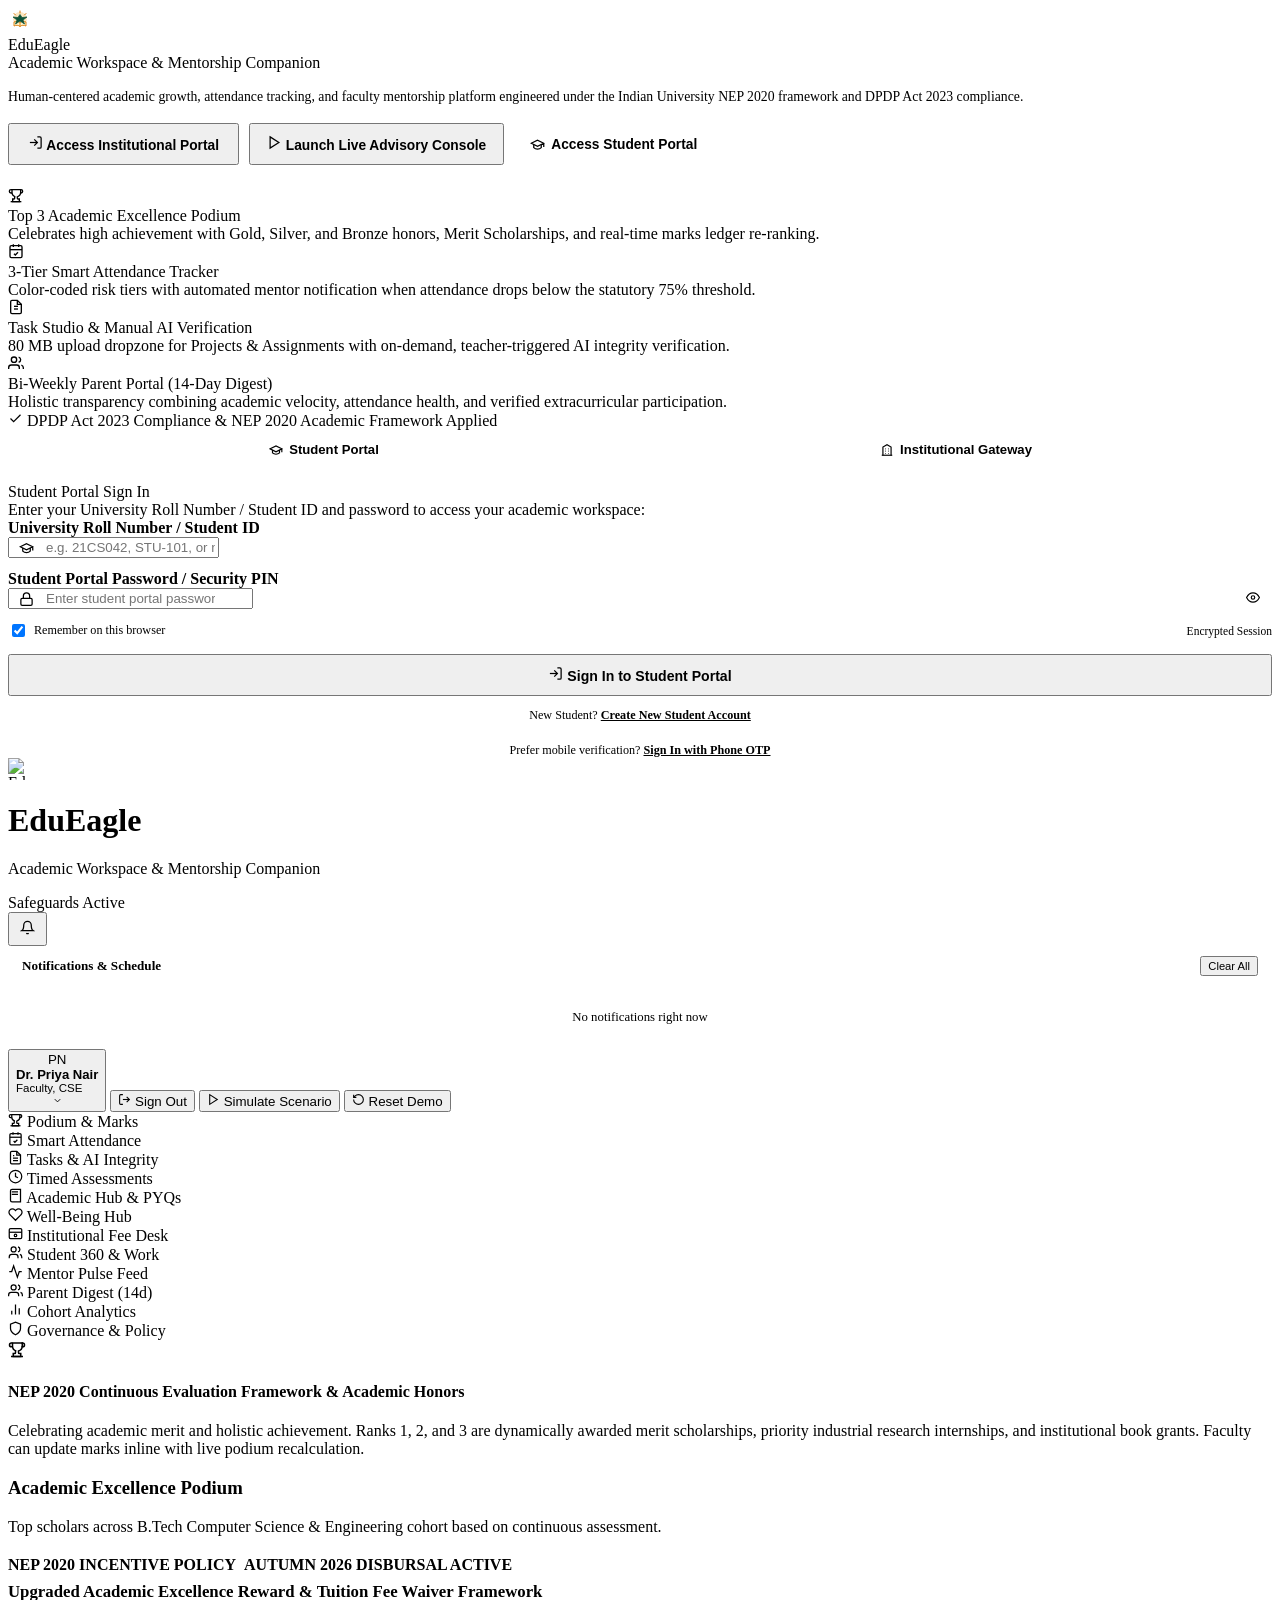
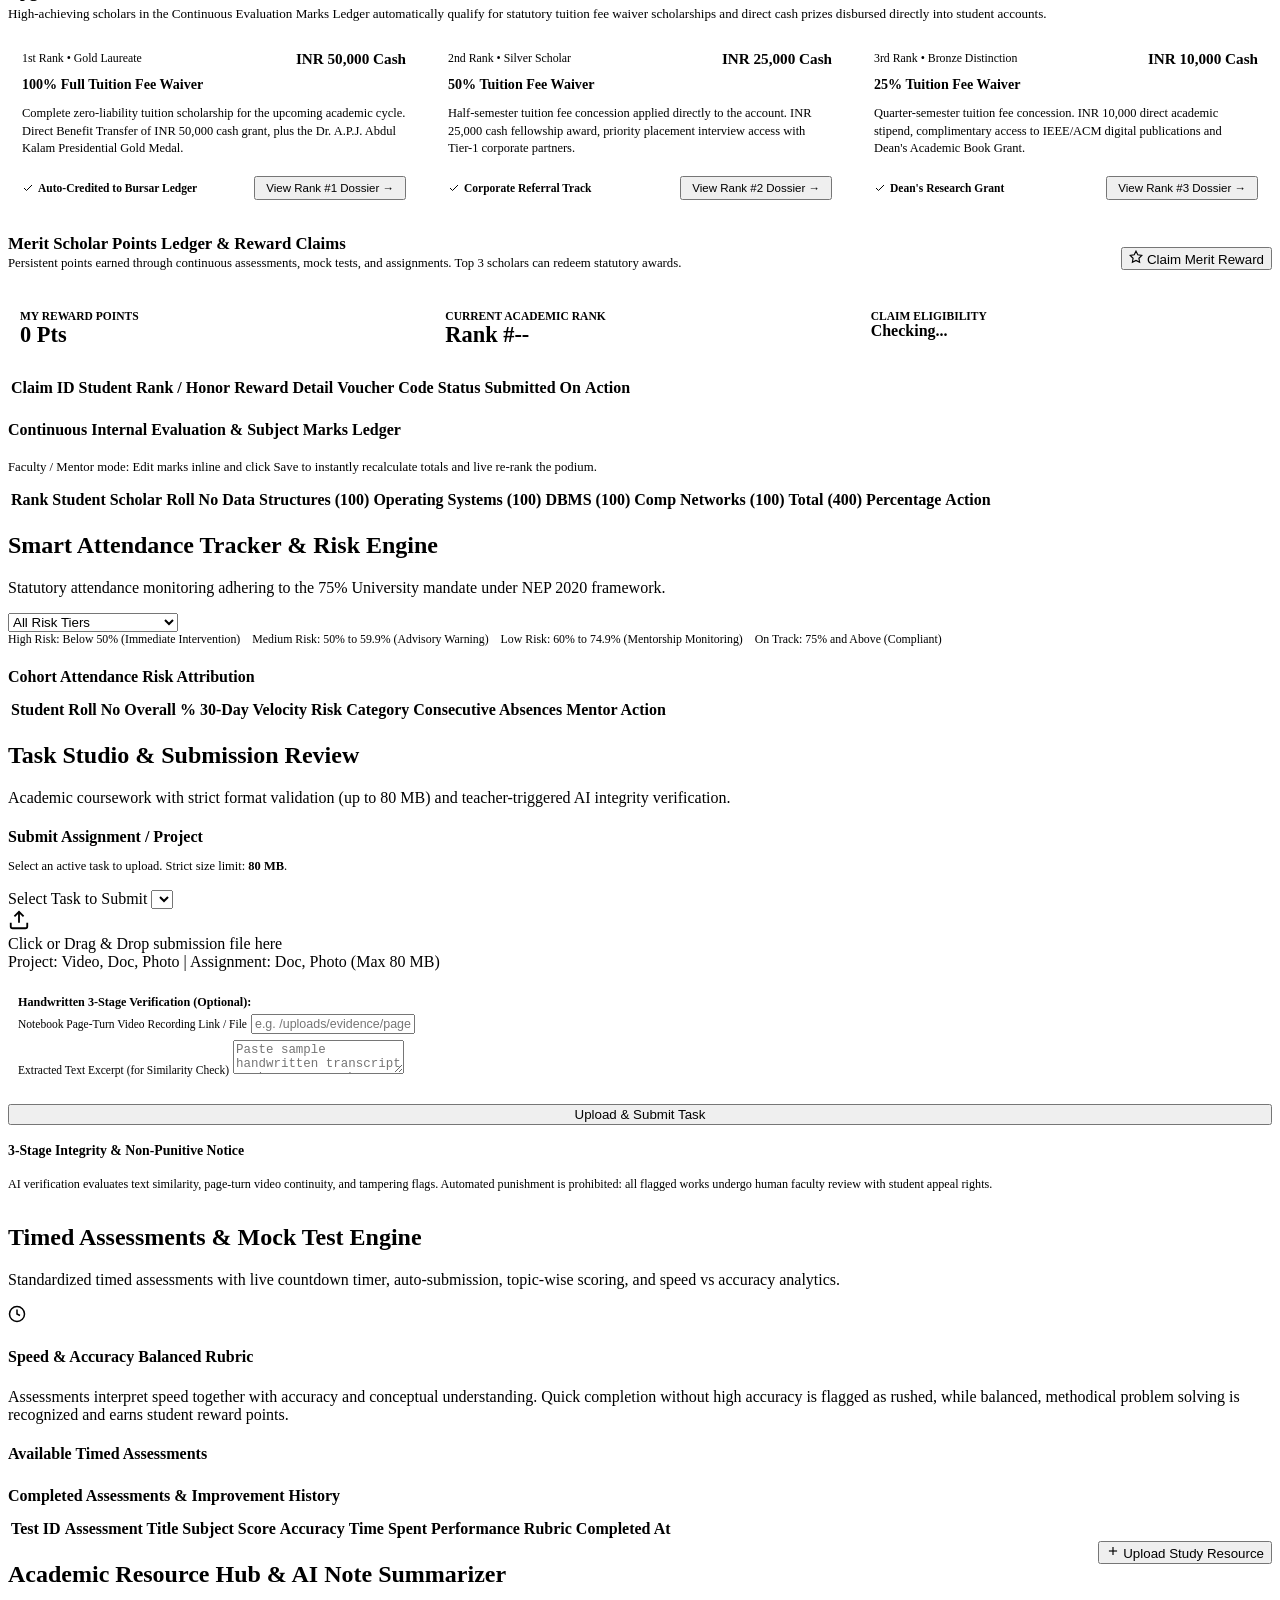
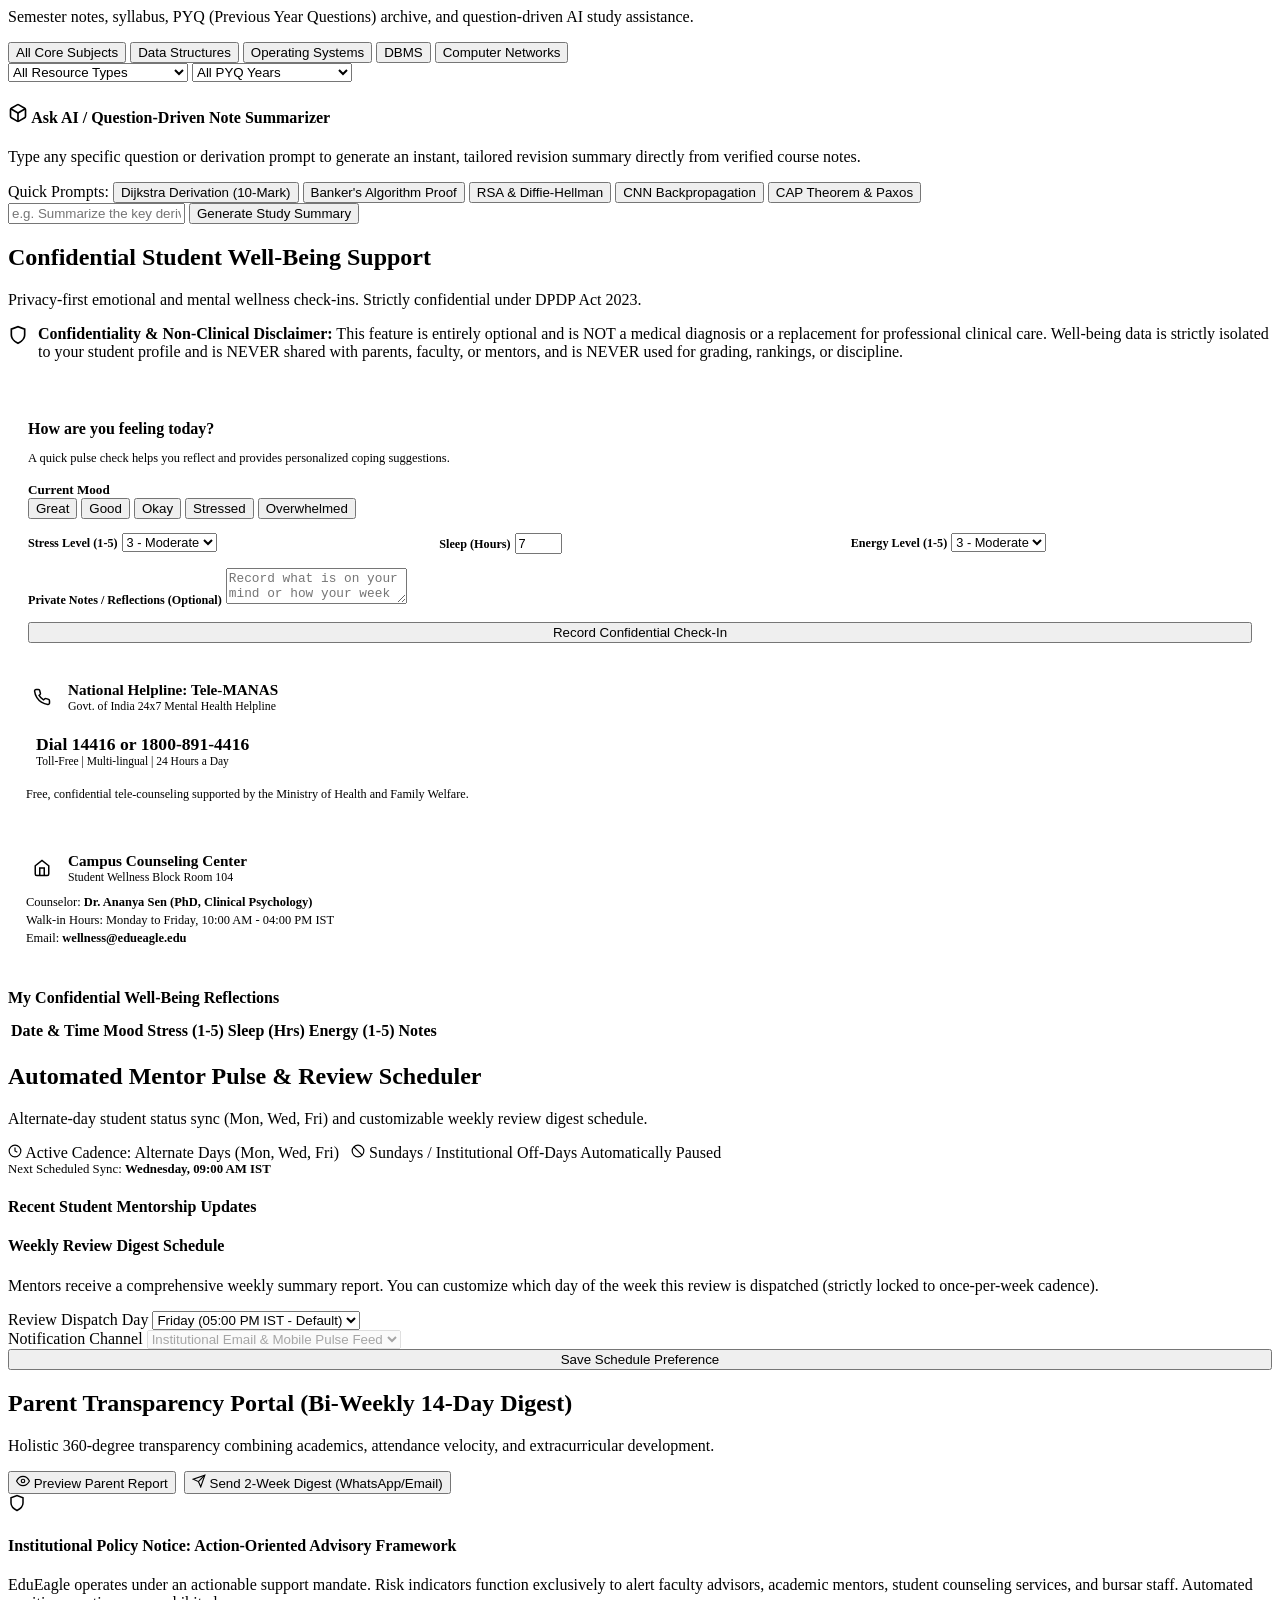
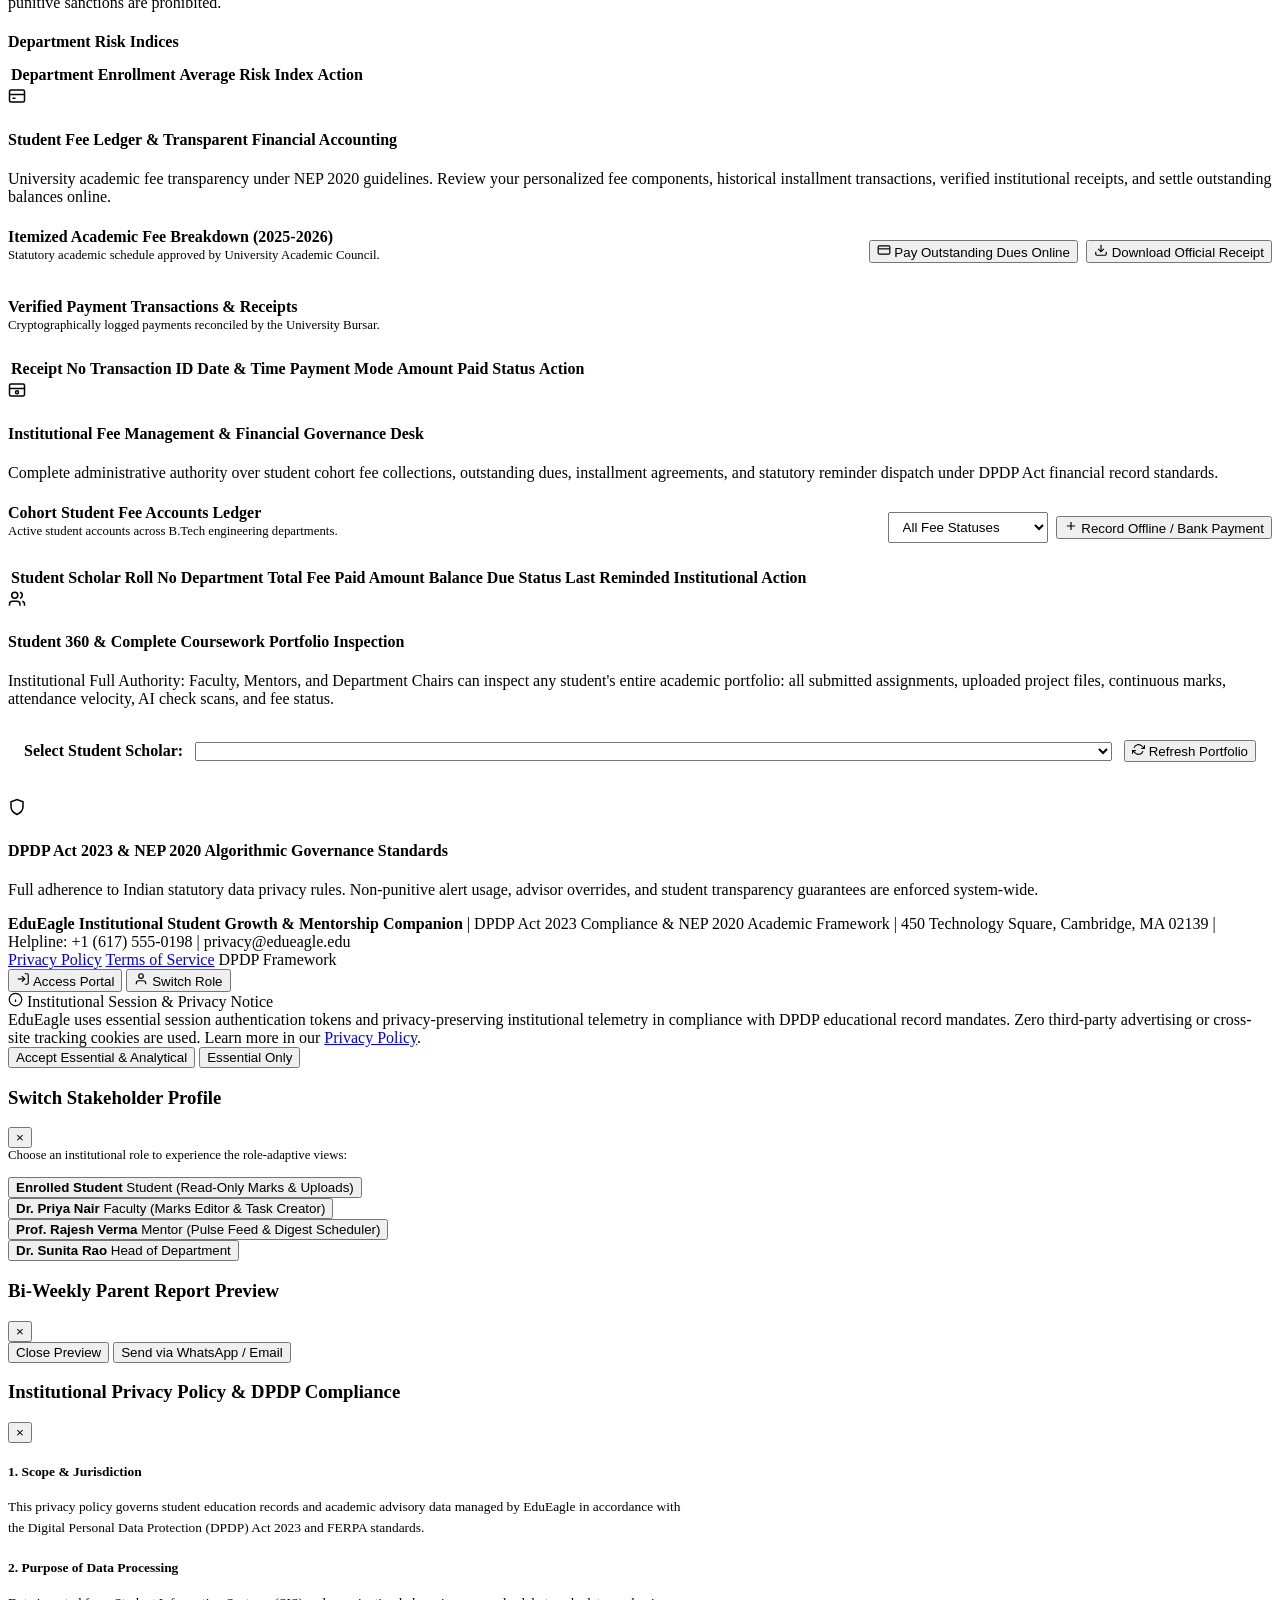
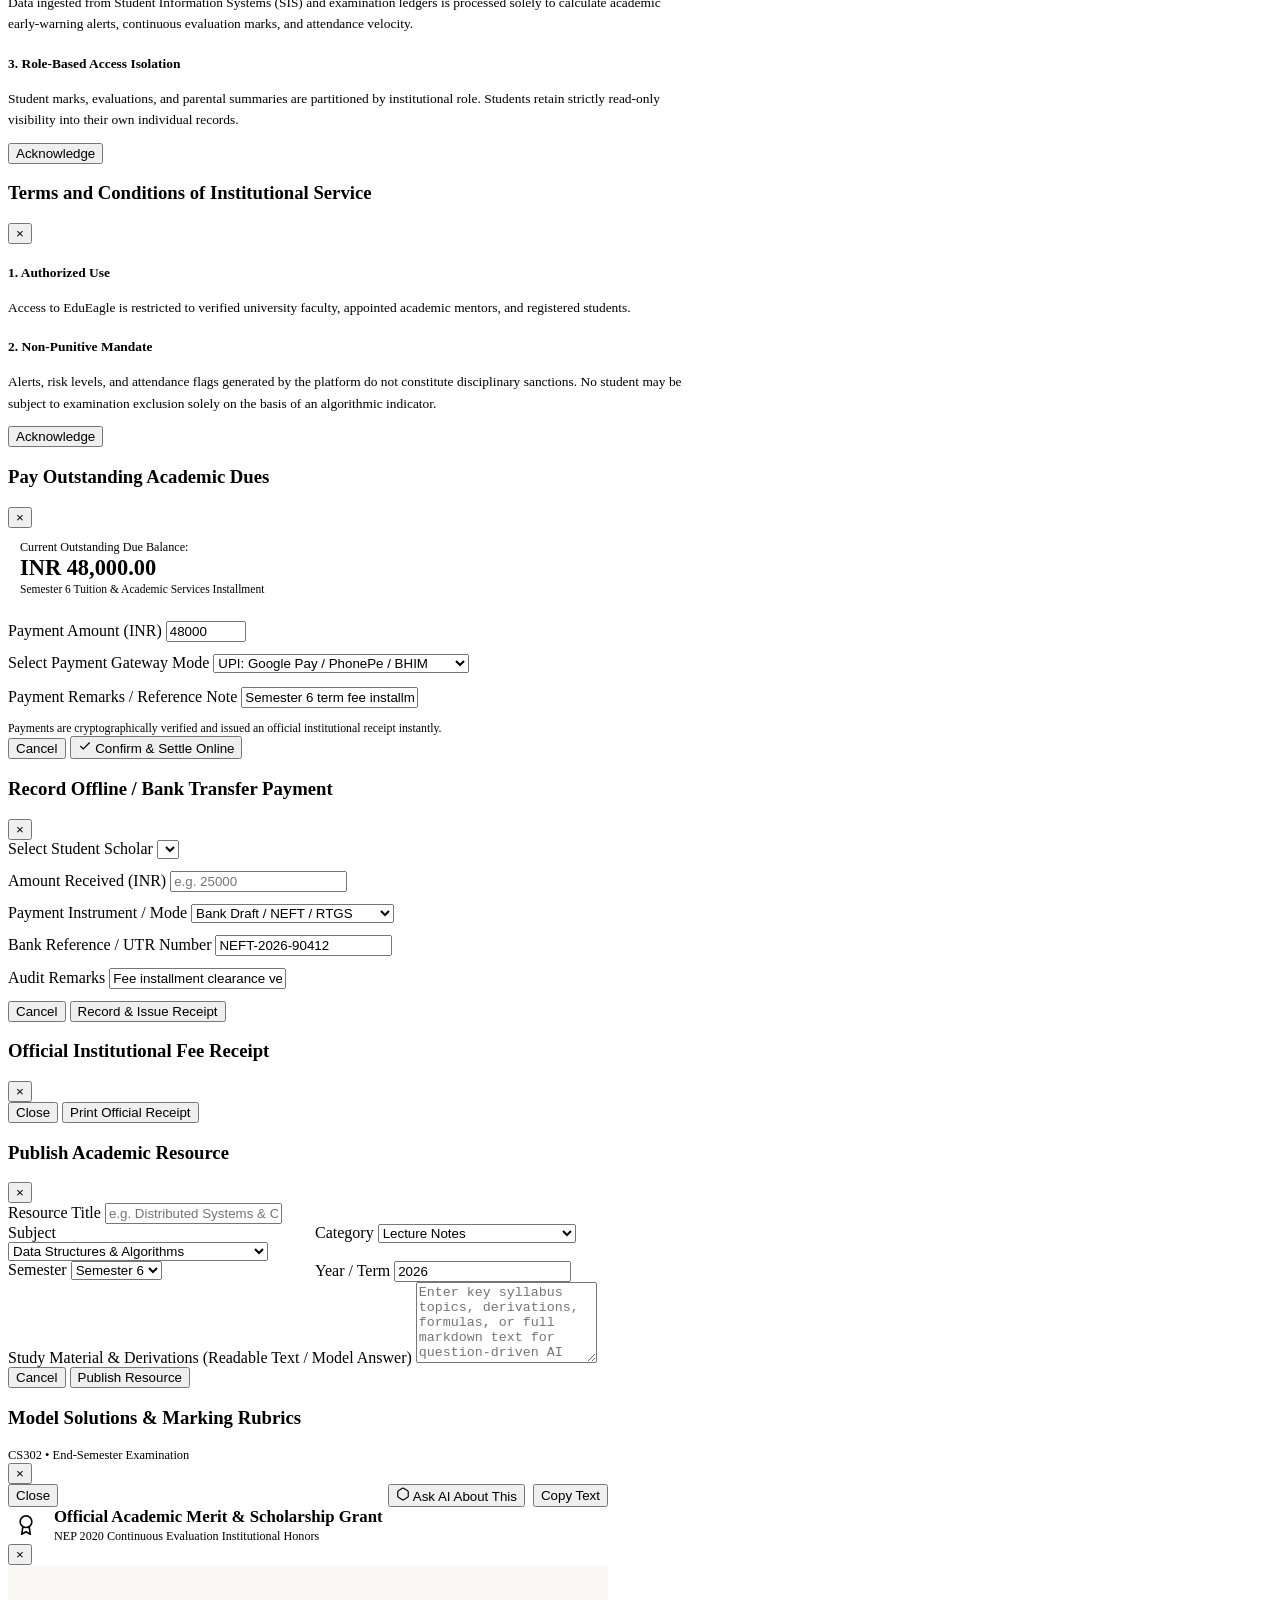
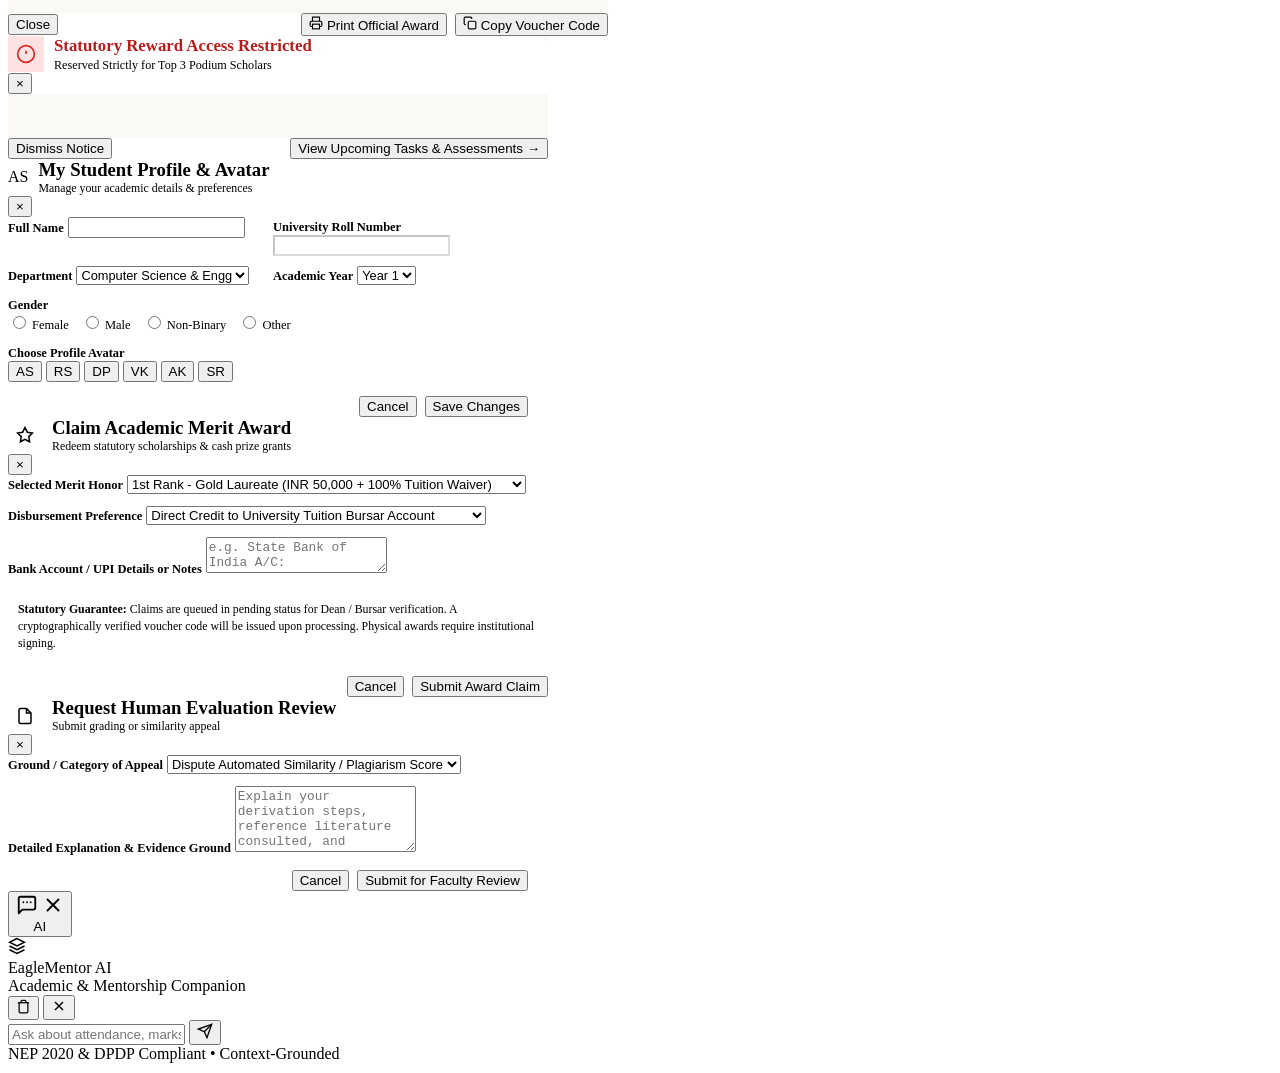
==== static/index.html @ 5c5c6347 "Configure Vercel serverless deployment and add Top 3 Laureate subpage" ====
<!DOCTYPE html>
<html lang="en">
<head>
  <meta charset="UTF-8">
  <meta name="viewport" content="width=device-width, initial-scale=1.0">
  <title>EduEagle | Institutional Student Success &amp; Early Warning System</title>
  <meta name="description" id="page-meta-description" content="Academic workspace and mentorship platform under NEP 2020 and DPDP Act 2023, providing smart attendance tracking, task management with manual AI integrity verification, and parent digests.">
  <link rel="canonical" href="https://edueagle.edu/">

  <!-- Favicon Set -->
  <link rel="icon" href="/favicon.ico" sizes="any">
  <link rel="icon" type="image/svg+xml" href="/favicon.svg">
  <link rel="icon" type="image/png" sizes="32x32" href="/favicon-32x32.png">
  <link rel="icon" type="image/png" sizes="16x16" href="/favicon-16x16.png">
  <link rel="apple-touch-icon" sizes="180x180" href="/apple-touch-icon.png">
  <link rel="manifest" href="/site.webmanifest">
  <meta name="theme-color" content="#0F5338">

  <!-- Open Graph Meta Tags -->
  <meta property="og:title" content="EduEagle | Institutional Student Success &amp; Early Warning System">
  <meta property="og:description" content="Academic workspace and mentorship platform under NEP 2020 and DPDP Act 2023, providing smart attendance tracking, task management with manual AI integrity verification, and parent digests.">
  <meta property="og:image" content="https://edueagle.edu/images/og-image.png">
  <meta property="og:image:width" content="1200">
  <meta property="og:image:height" content="630">
  <meta property="og:image:type" content="image/png">
  <meta property="og:type" content="website">
  <meta property="og:url" content="https://edueagle.edu/">

  <!-- Twitter Card Meta Tags -->
  <meta name="twitter:card" content="summary_large_image">
  <meta name="twitter:title" content="EduEagle | Institutional Student Success &amp; Early Warning System">
  <meta name="twitter:description" content="Academic workspace and mentorship platform under NEP 2020 and DPDP Act 2023, providing smart attendance tracking, task management with manual AI integrity verification, and parent digests.">
  <meta name="twitter:image" content="https://edueagle.edu/images/og-image.png">

  <link rel="stylesheet" href="/css/style.css">
</head>
<body>
  <div id="global-loader"></div>

  <!-- ======================================================= -->
  <!-- INSTITUTIONAL AUTHENTICATION & LOGIN GATEWAY            -->
  <!-- ======================================================= -->
  <div id="login-screen" class="login-screen-wrapper">
    <div class="login-card-container">
      <!-- Left Institutional Overview Side -->
      <div class="login-brand-side">
        <div>
          <div class="brand-badge-large">
            <div class="brand-squircle-logo">
              <div class="brand-squircle-inner">
                <svg width="24" height="24" viewBox="0 0 48 48" fill="none" xmlns="http://www.w3.org/2000/svg" aria-hidden="true">
                  <circle cx="24" cy="22" r="14" fill="#F59E0B" fill-opacity="0.25"/>
                  <path d="M24 6V10M12 11L15 14M36 11L33 14" stroke="#D97706" stroke-width="2" stroke-linecap="round"/>
                  <path d="M12 36C16 34 21 34 24 37C27 34 32 34 36 36V28C32 26 27 26 24 29C21 26 16 26 12 28V36Z" fill="#FEF3C7" stroke="#D97706" stroke-width="1.8" stroke-linejoin="round"/>
                  <path d="M24 29V37" stroke="#D97706" stroke-width="1.8" stroke-linecap="round"/>
                  <path d="M24 13L28 19L38 18L30 24L33 32L24 26L15 32L18 24L10 18L20 19L24 13Z" fill="#0F5338" stroke="#0F5338" stroke-width="1.5" stroke-linejoin="round"/>
                </svg>
              </div>
            </div>
            <div>
              <div class="brand-hero-title">EduEagle</div>
              <div class="brand-hero-sub">Academic Workspace &amp; Mentorship Companion</div>
            </div>
          </div>

          <p style="font-size: 0.86rem; color: var(--text-muted); line-height: 1.55; margin-bottom: 16px;">
            Human-centered academic growth, attendance tracking, and faculty mentorship platform engineered under the Indian University NEP 2020 framework and DPDP Act 2023 compliance.
          </p>

          <!-- Primary Call To Action (Above the Fold) -->
          <div class="hero-cta-banner" style="display: flex; gap: 10px; margin-bottom: 22px; flex-wrap: wrap;">
            <button class="btn btn-primary" onclick="focusSignInForm()" style="padding: 10px 18px; font-weight: 700; font-size: 0.86rem;">
              <svg width="15" height="15" viewBox="0 0 24 24" fill="none" stroke="currentColor" stroke-width="2" aria-hidden="true"><path d="M15 3h4a2 2 0 0 1 2 2v14a2 2 0 0 1-2 2h-4"/><polyline points="10 17 15 12 10 7"/><line x1="15" y1="12" x2="3" y2="12"/></svg>
              <span>Access Institutional Portal</span>
            </button>
            <button class="btn btn-secondary" onclick="quickLoginAs('Faculty')" style="padding: 10px 16px; font-weight: 600; font-size: 0.86rem;">
              <svg width="15" height="15" viewBox="0 0 24 24" fill="none" stroke="currentColor" stroke-width="2" aria-hidden="true"><polygon points="5 3 19 12 5 21 5 3"/></svg>
              <span>Launch Live Advisory Console</span>
            </button>
            <button class="btn btn-secondary" onclick="activateStudentGatewayMode()" style="padding: 10px 16px; font-weight: 600; font-size: 0.86rem; background: var(--bg-card); border: 1px solid var(--border-color); color: var(--text-main); display: inline-flex; align-items: center; gap: 6px;">
              <svg width="15" height="15" viewBox="0 0 24 24" fill="none" stroke="currentColor" stroke-width="2" aria-hidden="true"><path d="M22 10v6M2 10l10-5 10 5-10 5z"/><path d="M6 12v5c3 3 9 3 12 0v-5"/></svg>
              <span>Access Student Portal</span>
            </button>
          </div>

          <div class="hero-feature-list">
            <div class="hero-feature-item">
              <div class="hero-feat-icon">
                <svg width="16" height="16" viewBox="0 0 24 24" fill="none" stroke="currentColor" stroke-width="2"><path d="M6 9H4.5a2.5 2.5 0 0 1 0-5H6"/><path d="M18 9h1.5a2.5 2.5 0 0 0 0-5H18"/><path d="M4 22h16"/><path d="M10 14.66V17c0 .55-.45 1-1 1H7v4h10v-4h-2c-.55 0-1-.45-1-1v-2.34c3-.9 5-3.66 5-6.66V4H6v4c0 3 2 5.76 5 6.66z"/></svg>
              </div>
              <div>
                <div class="hero-feat-title">Top 3 Academic Excellence Podium</div>
                <div class="hero-feat-desc">Celebrates high achievement with Gold, Silver, and Bronze honors, Merit Scholarships, and real-time marks ledger re-ranking.</div>
              </div>
            </div>

            <div class="hero-feature-item">
              <div class="hero-feat-icon">
                <svg width="16" height="16" viewBox="0 0 24 24" fill="none" stroke="currentColor" stroke-width="2"><rect x="3" y="4" width="18" height="18" rx="2"/><line x1="16" y1="2" x2="16" y2="6"/><line x1="8" y1="2" x2="8" y2="6"/><line x1="3" y1="10" x2="21" y2="10"/><path d="m9 16 2 2 4-4"/></svg>
              </div>
              <div>
                <div class="hero-feat-title">3-Tier Smart Attendance Tracker</div>
                <div class="hero-feat-desc">Color-coded risk tiers with automated mentor notification when attendance drops below the statutory 75% threshold.</div>
              </div>
            </div>

            <div class="hero-feature-item">
              <div class="hero-feat-icon">
                <svg width="16" height="16" viewBox="0 0 24 24" fill="none" stroke="currentColor" stroke-width="2"><path d="M14 2H6a2 2 0 0 0-2 2v16a2 2 0 0 0 2 2h12a2 2 0 0 0 2-2V8z"/><polyline points="14 2 14 8 20 8"/><path d="M9 15h6"/><path d="M9 11h6"/></svg>
              </div>
              <div>
                <div class="hero-feat-title">Task Studio &amp; Manual AI Verification</div>
                <div class="hero-feat-desc">80 MB upload dropzone for Projects &amp; Assignments with on-demand, teacher-triggered AI integrity verification.</div>
              </div>
            </div>

            <div class="hero-feature-item">
              <div class="hero-feat-icon">
                <svg width="16" height="16" viewBox="0 0 24 24" fill="none" stroke="currentColor" stroke-width="2"><path d="M17 21v-2a4 4 0 0 0-4-4H5a4 4 0 0 0-4 4v2"/><circle cx="9" cy="7" r="4"/><path d="M23 21v-2a4 4 0 0 0-3-3.87"/><path d="M16 3.13a4 4 0 0 1 0 7.75"/></svg>
              </div>
              <div>
                <div class="hero-feat-title">Bi-Weekly Parent Portal (14-Day Digest)</div>
                <div class="hero-feat-desc">Holistic transparency combining academic velocity, attendance health, and verified extracurricular participation.</div>
              </div>
            </div>
          </div>
        </div>

        <div class="hero-footer-trust">
          <svg width="15" height="15" viewBox="0 0 24 24" fill="none" stroke="currentColor" stroke-width="2"><polyline points="20 6 9 17 4 12"/></svg>
          <span>DPDP Act 2023 Compliance &amp; NEP 2020 Academic Framework Applied</span>
        </div>
      </div>

      <!-- Right Form Side -->
      <div class="login-form-side">
        <!-- Gateway Mode Selector -->
        <div class="gateway-mode-tabs" style="display: flex; gap: 8px; margin-bottom: 14px; padding: 4px; background: var(--bg-sand); border-radius: var(--radius-sm); border: 1px solid var(--border-color);">
          <button class="gateway-mode-btn" id="mode-btn-student" onclick="switchGatewayMode('student')" style="flex: 1; padding: 8px 12px; font-size: 0.82rem; font-weight: 700; border-radius: 6px; border: none; background: transparent; cursor: pointer; display: flex; align-items: center; justify-content: center; gap: 6px; color: var(--text-muted); transition: all 0.2s ease;">
            <svg width="14" height="14" viewBox="0 0 24 24" fill="none" stroke="currentColor" stroke-width="2"><path d="M22 10v6M2 10l10-5 10 5-10 5z"/><path d="M6 12v5c3 3 9 3 12 0v-5"/></svg>
            <span>Student Portal</span>
          </button>
          <button class="gateway-mode-btn active" id="mode-btn-institutional" onclick="switchGatewayMode('institutional')" style="flex: 1; padding: 8px 12px; font-size: 0.82rem; font-weight: 700; border-radius: 6px; border: none; background: #FFFFFF; box-shadow: var(--shadow-sm); cursor: pointer; display: flex; align-items: center; justify-content: center; gap: 6px; color: var(--primary); transition: all 0.2s ease;">
            <svg width="14" height="14" viewBox="0 0 24 24" fill="none" stroke="currentColor" stroke-width="2"><path d="M3 21h18"/><path d="M5 21V7l7-4 7 4v14"/><path d="M9 10h1"/><path d="M9 14h1"/><path d="M9 18h1"/><path d="M14 10h1"/><path d="M14 14h1"/><path d="M14 18h1"/></svg>
            <span>Institutional Gateway</span>
          </button>
        </div>

        <div class="login-form-header">
          <div class="login-form-title" id="gateway-login-title">Student Portal Sign In</div>
          <div class="login-form-sub" id="gateway-login-sub">Enter your University Roll Number / Student ID and password to access your academic workspace:</div>
        </div>

        <!-- 1. Dedicated Student Portal Login Form (Clean, Authentic, Zero Presets) -->
        <div id="student-login-form-container">
          <form onsubmit="event.preventDefault(); submitStudentLogin();" novalidate>
            <div class="form-group" style="margin-bottom: 12px;">
              <label class="form-label" for="student-login-id" style="font-weight: 600;">University Roll Number / Student ID</label>
              <div style="position: relative;">
                <input type="text" id="student-login-id" class="form-control" placeholder="e.g. 21CS042, STU-101, or name@edueagle.edu" autocomplete="username" style="padding-left: 36px;">
                <svg width="15" height="15" viewBox="0 0 24 24" fill="none" stroke="currentColor" stroke-width="2" style="position: absolute; left: 11px; top: 50%; transform: translateY(-50%); color: var(--text-muted);"><path d="M22 10v6M2 10l10-5 10 5-10 5z"/><path d="M6 12v5c3 3 9 3 12 0v-5"/></svg>
              </div>
            </div>

            <div class="form-group" style="margin-bottom: 12px;">
              <label class="form-label" for="student-login-pwd" style="font-weight: 600; margin-bottom: 4px;">Student Portal Password / Security PIN</label>
              <div style="position: relative;">
                <input type="password" id="student-login-pwd" class="form-control" placeholder="Enter student portal password or security PIN" autocomplete="current-password" style="padding-left: 36px; padding-right: 36px;">
                <svg width="15" height="15" viewBox="0 0 24 24" fill="none" stroke="currentColor" stroke-width="2" style="position: absolute; left: 11px; top: 50%; transform: translateY(-50%); color: var(--text-muted);"><rect x="3" y="11" width="18" height="11" rx="2" ry="2"/><path d="M7 11V7a5 5 0 0 1 10 0v4"/></svg>
                <button type="button" onclick="togglePasswordVisibility('student-login-pwd', this)" aria-label="Toggle password visibility" style="position: absolute; right: 10px; top: 50%; transform: translateY(-50%); background: none; border: none; cursor: pointer; color: var(--text-muted); padding: 2px;">
                  <svg width="14" height="14" viewBox="0 0 24 24" fill="none" stroke="currentColor" stroke-width="2"><path d="M1 12s4-8 11-8 11 8 11 8-4 8-11 8-11-8-11-8z"/><circle cx="12" cy="12" r="3"/></svg>
                </button>
              </div>
            </div>

            <div style="display: flex; justify-content: space-between; align-items: center; margin-bottom: 14px; font-size: 0.76rem; color: var(--text-muted);">
              <label style="display: flex; align-items: center; gap: 6px; cursor: pointer; user-select: none;">
                <input type="checkbox" id="student-remember-check" checked style="accent-color: var(--primary);">
                <span>Remember on this browser</span>
              </label>
              <span style="font-size: 0.72rem; color: var(--text-muted);">Encrypted Session</span>
            </div>

            <button type="submit" class="btn btn-primary" id="btn-student-login" style="width: 100%; justify-content: center; padding: 10px; font-weight: 700; font-size: 0.88rem;">
              <svg width="15" height="15" viewBox="0 0 24 24" fill="none" stroke="currentColor" stroke-width="2"><path d="M15 3h4a2 2 0 0 1 2 2v14a2 2 0 0 1-2 2h-4"/><polyline points="10 17 15 12 10 7"/><line x1="15" y1="12" x2="3" y2="12"/></svg>
              <span>Sign In to Student Portal</span>
            </button>
          </form>

          <div style="margin-top: 12px; text-align: center; font-size: 0.76rem; color: var(--text-muted);">
            <span>New Student? </span>
            <a href="javascript:void(0)" onclick="toggleStudentAuthView('register')" style="color: var(--primary); font-weight: 700; text-decoration: underline;">Create New Student Account</a>
          </div>

          <div style="margin-top: 10px; text-align: center; font-size: 0.76rem; color: var(--text-muted); padding-top: 10px; border-top: 1px dashed var(--border-color);">
            <span>Prefer mobile verification? </span>
            <a href="javascript:void(0)" onclick="switchGatewayMode('institutional'); switchLoginTab('phone');" style="color: var(--primary); font-weight: 600; text-decoration: underline;">Sign In with Phone OTP</a>
          </div>
        </div>

        <!-- Dedicated Student Registration Form Container -->
        <div id="student-register-form-container" style="display: none;">
          <form onsubmit="event.preventDefault(); submitStudentRegister();" novalidate>
            <div style="display: grid; grid-template-columns: 1fr 1fr; gap: 8px;">
              <div class="form-group" style="margin-bottom: 8px;">
                <label class="form-label" for="reg-name" style="font-weight: 600; font-size: 0.76rem;">Full Name</label>
                <input type="text" id="reg-name" class="form-control" placeholder="e.g. Aarav Sharma" required>
              </div>
              <div class="form-group" style="margin-bottom: 8px;">
                <label class="form-label" for="reg-roll" style="font-weight: 600; font-size: 0.76rem;">University Roll No</label>
                <input type="text" id="reg-roll" class="form-control" placeholder="e.g. 21CS099" required>
              </div>
            </div>
            <div style="display: grid; grid-template-columns: 1fr 1fr; gap: 8px;">
              <div class="form-group" style="margin-bottom: 8px;">
                <label class="form-label" for="reg-email" style="font-weight: 600; font-size: 0.76rem;">Official Email</label>
                <input type="email" id="reg-email" class="form-control" placeholder="student@edueagle.edu" required>
              </div>
              <div class="form-group" style="margin-bottom: 8px;">
                <label class="form-label" for="reg-phone" style="font-weight: 600; font-size: 0.76rem;">Phone (10-Digit)</label>
                <input type="tel" id="reg-phone" class="form-control" placeholder="9876543210">
              </div>
            </div>
            <div style="display: grid; grid-template-columns: 1fr 1fr; gap: 8px;">
              <div class="form-group" style="margin-bottom: 8px;">
                <label class="form-label" for="reg-dept" style="font-weight: 600; font-size: 0.76rem;">Department</label>
                <select id="reg-dept" class="form-control" style="font-size: 0.78rem;">
                  <option value="Computer Science & Engineering">Computer Science &amp; Engg</option>
                  <option value="Electronics & Communication">Electronics &amp; Comm</option>
                  <option value="Mechanical Engineering">Mechanical Engg</option>
                  <option value="Civil Engineering">Civil Engg</option>
                  <option value="Information Technology">Information Technology</option>
                </select>
              </div>
              <div class="form-group" style="margin-bottom: 8px;">
                <label class="form-label" for="reg-year" style="font-weight: 600; font-size: 0.76rem;">Academic Year</label>
                <select id="reg-year" class="form-control" style="font-size: 0.78rem;">
                  <option value="1">Year 1</option>
                  <option value="2">Year 2</option>
                  <option value="3" selected>Year 3</option>
                  <option value="4">Year 4</option>
                </select>
              </div>
            </div>
            <div class="form-group" style="margin-bottom: 8px;">
              <label class="form-label" style="font-weight: 600; font-size: 0.76rem;">Gender</label>
              <div style="display: flex; gap: 10px; font-size: 0.76rem;">
                <label><input type="radio" name="reg-gender" value="Female" style="accent-color: var(--primary);"> Female</label>
                <label><input type="radio" name="reg-gender" value="Male" checked style="accent-color: var(--primary);"> Male</label>
                <label><input type="radio" name="reg-gender" value="Non-Binary" style="accent-color: var(--primary);"> Non-Binary</label>
                <label><input type="radio" name="reg-gender" value="Other" style="accent-color: var(--primary);"> Other</label>
              </div>
            </div>
            <div class="form-group" style="margin-bottom: 8px;">
              <label class="form-label" style="font-weight: 600; font-size: 0.76rem;">Choose Profile Avatar</label>
              <div class="avatar-picker-grid" id="reg-avatar-picker">
                <button type="button" class="avatar-choice-chip selected" onclick="selectRegAvatar(this, 'AS')">AS</button>
                <button type="button" class="avatar-choice-chip" onclick="selectRegAvatar(this, 'RS')">RS</button>
                <button type="button" class="avatar-choice-chip" onclick="selectRegAvatar(this, 'DP')">DP</button>
                <button type="button" class="avatar-choice-chip" onclick="selectRegAvatar(this, 'VK')">VK</button>
                <button type="button" class="avatar-choice-chip" onclick="selectRegAvatar(this, 'AK')">AK</button>
                <button type="button" class="avatar-choice-chip" onclick="selectRegAvatar(this, 'SR')">SR</button>
              </div>
              <input type="hidden" id="reg-avatar-val" value="AS">
            </div>
            <div style="display: grid; grid-template-columns: 1fr 1fr; gap: 8px;">
              <div class="form-group" style="margin-bottom: 10px;">
                <label class="form-label" for="reg-pwd" style="font-weight: 600; font-size: 0.76rem;">Create Password</label>
                <input type="password" id="reg-pwd" class="form-control" placeholder="Min 6 chars" required>
              </div>
              <div class="form-group" style="margin-bottom: 10px;">
                <label class="form-label" for="reg-pwd-confirm" style="font-weight: 600; font-size: 0.76rem;">Confirm Password</label>
                <input type="password" id="reg-pwd-confirm" class="form-control" placeholder="Re-enter password" required>
              </div>
            </div>
            <button type="submit" class="btn btn-primary" id="btn-student-register" style="width: 100%; justify-content: center; padding: 10px; font-weight: 700; font-size: 0.86rem;">
              <span>Register &amp; Access Student Portal</span>
            </button>
            <div style="margin-top: 10px; text-align: center; font-size: 0.76rem; color: var(--text-muted);">
              <span>Already registered? </span>
              <a href="javascript:void(0)" onclick="toggleStudentAuthView('login')" style="color: var(--primary); font-weight: 700; text-decoration: underline;">Sign In to Existing Account</a>
            </div>
          </form>
        </div>

        <!-- 2. Institutional Gateway Container -->
        <div id="institutional-login-form-container" style="display: none;">
          <!-- Auth Tabs -->
          <div class="auth-tabs-row">
            <button class="auth-tab-pill active" id="pill-staff-cred" onclick="switchLoginTab('staff_cred')">
              <svg width="13" height="13" viewBox="0 0 24 24" fill="none" stroke="currentColor" stroke-width="2"><path d="M15 3h4a2 2 0 0 1 2 2v14a2 2 0 0 1-2 2h-4"/><polyline points="10 17 15 12 10 7"/><line x1="15" y1="12" x2="3" y2="12"/></svg>
              <span>Staff Login</span>
            </button>
            <button class="auth-tab-pill" id="pill-phone" onclick="switchLoginTab('phone')">
              <svg width="13" height="13" viewBox="0 0 24 24" fill="none" stroke="currentColor" stroke-width="2"><rect x="5" y="2" width="14" height="20" rx="2"/><line x1="12" y1="18" x2="12.01" y2="18"/></svg>
              <span>Phone OTP</span>
            </button>
            <button class="auth-tab-pill" id="pill-gmail" onclick="switchLoginTab('gmail')">
              <svg width="13" height="13" viewBox="0 0 24 24" fill="currentColor"><path d="M12.48 10.92v3.28h7.84c-.24 1.84-.853 3.187-1.787 4.133-1.147 1.147-2.933 2.4-6.053 2.4-4.827 0-8.6-3.893-8.6-8.72s3.773-8.72 8.6-8.72c2.6 0 4.507 1.027 5.907 2.347l2.307-2.307C18.747 1.44 16.133 0 12.48 0 5.867 0 .307 5.387.307 12s5.56 12 12.173 12c3.573 0 6.267-1.173 8.373-3.36 2.16-2.16 2.84-5.213 2.84-7.667 0-.76-.053-1.467-.173-2.053H12.48z"/></svg>
              <span>Google SSO</span>
            </button>
          </div>

          <!-- Tab 0: Staff Credentials (Email & Password) -->
          <div id="landing-tab-staff-cred">
            <form onsubmit="event.preventDefault(); submitStaffLogin();" novalidate>
              <div class="form-group" style="margin-bottom: 12px;">
                <label class="form-label" for="staff-login-id" style="font-weight: 600;">Official University Email / Staff ID</label>
                <div style="position: relative;">
                  <input type="text" id="staff-login-id" class="form-control" placeholder="e.g. priya.nair@edueagle.edu or USR-002" autocomplete="username" style="padding-left: 36px;">
                  <svg width="15" height="15" viewBox="0 0 24 24" fill="none" stroke="currentColor" stroke-width="2" style="position: absolute; left: 11px; top: 50%; transform: translateY(-50%); color: var(--text-muted);"><path d="M4 4h16c1.1 0 2 .9 2 2v12c0 1.1-.9 2-2 2H4c-1.1 0-2-.9-2-2V6c0-1.1.9-2 2-2z"/><polyline points="22,6 12,13 2,6"/></svg>
                </div>
              </div>

              <div class="form-group" style="margin-bottom: 12px;">
                <label class="form-label" for="staff-login-pwd" style="font-weight: 600;">Staff Master Password / Security PIN</label>
                <div style="position: relative;">
                  <input type="password" id="staff-login-pwd" class="form-control" placeholder="Enter official institutional password" autocomplete="current-password" style="padding-left: 36px; padding-right: 36px;">
                  <svg width="15" height="15" viewBox="0 0 24 24" fill="none" stroke="currentColor" stroke-width="2" style="position: absolute; left: 11px; top: 50%; transform: translateY(-50%); color: var(--text-muted);"><rect x="3" y="11" width="18" height="11" rx="2" ry="2"/><path d="M7 11V7a5 5 0 0 1 10 0v4"/></svg>
                  <button type="button" onclick="togglePasswordVisibility('staff-login-pwd', this)" aria-label="Toggle password visibility" style="position: absolute; right: 10px; top: 50%; transform: translateY(-50%); background: none; border: none; cursor: pointer; color: var(--text-muted); padding: 2px;">
                    <svg width="14" height="14" viewBox="0 0 24 24" fill="none" stroke="currentColor" stroke-width="2"><path d="M1 12s4-8 11-8 11 8 11 8-4 8-11 8-11-8-11-8z"/><circle cx="12" cy="12" r="3"/></svg>
                  </button>
                </div>
              </div>

              <button type="submit" class="btn btn-primary" id="btn-staff-login" style="width: 100%; justify-content: center; padding: 10px; font-weight: 700; font-size: 0.88rem;">
                <svg width="15" height="15" viewBox="0 0 24 24" fill="none" stroke="currentColor" stroke-width="2"><path d="M15 3h4a2 2 0 0 1 2 2v14a2 2 0 0 1-2 2h-4"/><polyline points="10 17 15 12 10 7"/><line x1="15" y1="12" x2="3" y2="12"/></svg>
                <span>Authenticate Institutional Desk</span>
              </button>
            </form>
          </div>

          <!-- Tab 1: Phone + OTP -->
          <div id="landing-tab-phone" style="display: none;">
            <div class="form-group" style="margin-bottom: 12px;">
              <label class="form-label" for="landing-phone-input">Registered Mobile Number</label>
              <div style="display: flex; gap: 8px;">
                <select class="form-control" style="width: 95px; padding: 8px;" aria-label="Country Code">
                  <option>+91 (IN)</option>
                  <option>+1 (US)</option>
                  <option>+44 (UK)</option>
                </select>
                <input type="tel" id="landing-phone-input" class="form-control" style="flex: 1;" placeholder="Enter 10-digit mobile">
              </div>
            </div>

            <div id="landing-otp-group" class="form-group" style="margin-bottom: 14px; display: none;">
              <div style="display: flex; justify-content: space-between; align-items: center;">
                <label class="form-label" for="landing-otp-input">Verification Code (6-Digit)</label>
                <span style="font-size: 0.74rem; color: var(--risk-safe); font-weight: 700;">Code Sent</span>
              </div>
              <input type="text" id="landing-otp-input" class="form-control" placeholder="123456" maxlength="6" style="letter-spacing: 4px; font-weight: 700; font-size: 1.05rem; text-align: center;">
              <div style="display: flex; justify-content: space-between; align-items: center; margin-top: 5px;">
                <span style="font-size: 0.72rem; color: var(--text-muted);">Verification code: <strong>123456</strong></span>
                <button type="button" class="btn btn-secondary btn-sm" style="font-size: 0.7rem; padding: 2px 8px;" onclick="document.getElementById('landing-otp-input').value='123456'">Autofill Code</button>
              </div>
            </div>

            <div style="display: flex; gap: 10px; margin-top: 6px;">
              <button type="button" class="btn btn-primary" id="landing-btn-send-otp" style="flex: 1;" onclick="requestLandingPhoneOTP()">Request Verification Code</button>
              <button type="button" class="btn btn-success" id="landing-btn-verify-otp" style="flex: 1; display: none;" onclick="verifyLandingPhoneLogin()">Verify and Sign In</button>
            </div>
          </div>

          <!-- Tab 2: Google / Gmail -->
          <div id="landing-tab-gmail" style="display: none;">
            <div class="form-group" style="margin-bottom: 12px;">
              <label class="form-label" for="landing-gmail-input">Institutional Email Account</label>
              <input type="email" id="landing-gmail-input" class="form-control" placeholder="staff@edueagle.edu">
            </div>
            <button type="button" class="btn btn-primary" style="width: 100%;" onclick="loginWithLandingGmail()">
              <span>Sign In with Institutional Google Account</span>
            </button>
          </div>
        </div>

        <!-- Role Quick-Access Selection with Uniform Heights & Avatar Initials (Institutional Evaluation Profiles Only) -->
        <div id="institutional-quick-personas" style="display: none; margin-top: 18px; padding-top: 12px; border-top: 1px solid var(--border-color);">
          <div style="font-size: 0.72rem; font-weight: 700; color: var(--primary); text-transform: uppercase; letter-spacing: 0.05em; margin-bottom: 8px;">
            Institutional Staff Profiles (Evaluation Testing):
          </div>
          <div class="persona-chip-grid">
            <button class="persona-fast-chip" onclick="quickLoginAs('Faculty')">
              <div style="display: flex; align-items: center; gap: 8px;">
                <div class="user-avatar-small">PN</div>
                <div>
                  <strong>Dr. Priya Nair</strong>
                  <span class="role-tag">Faculty (Marks Editor &amp; Tasks)</span>
                </div>
              </div>
            </button>
            <button class="persona-fast-chip" onclick="quickLoginAs('Mentor')">
              <div style="display: flex; align-items: center; gap: 8px;">
                <div class="user-avatar-small">RV</div>
                <div>
                  <strong>Prof. Rajesh Verma</strong>
                  <span class="role-tag">Mentor (Pulse &amp; Digests)</span>
                </div>
              </div>
            </button>
            <button class="persona-fast-chip" onclick="quickLoginAs('HOD')">
              <div style="display: flex; align-items: center; gap: 8px;">
                <div class="user-avatar-small">SR</div>
                <div>
                  <strong>Dr. Sunita Rao</strong>
                  <span class="role-tag">Head of Department (Overrides)</span>
                </div>
              </div>
            </button>
            <button class="persona-fast-chip" onclick="quickLoginAs('Finance Team')">
              <div style="display: flex; align-items: center; gap: 8px;">
                <div class="user-avatar-small">KJ</div>
                <div>
                  <strong>Ms. Kavita Jain</strong>
                  <span class="role-tag">Finance / Bursar Desk</span>
                </div>
              </div>
            </button>
          </div>
        </div>
      </div>
    </div>
  </div>

  <!-- Top Header Navigation -->
  <header class="app-header glass-nav">
    <div class="header-top">
      <div class="brand" onclick="switchTab('podium')">
        <div class="brand-squircle-logo">
          <div class="brand-squircle-inner">
            <img src="/favicon.svg" alt="EduEagle Institutional Eagle Logo" width="22" height="22" style="display: block;">
          </div>
        </div>
        <div class="brand-text">
          <h1>EduEagle</h1>
          <p>Academic Workspace &amp; Mentorship Companion</p>
        </div>
      </div>

      <div class="header-controls">
        <!-- Ethical Safeguard Status -->
        <div class="safeguard-badge" title="Algorithmic Safeguards: Non-punitive policy and non-diagnostic categorization active">
          <div class="safeguard-dot"></div>
          <span>Safeguards Active</span>
        </div>

        <!-- In-App Notification Center -->
        <div class="notification-center-wrap" id="notif-center-wrapper">
          <button class="btn btn-secondary btn-sm" id="btn-notifications-toggle" onclick="toggleNotificationDropdown()" title="View Notifications" aria-label="Notifications" style="position: relative; padding: 6px 10px;">
            <svg width="15" height="15" viewBox="0 0 24 24" fill="none" stroke="currentColor" stroke-width="2"><path d="M18 8A6 6 0 0 0 6 8c0 7-3 9-3 9h18s-3-2-3-9"/><path d="M13.73 21a2 2 0 0 1-3.46 0"/></svg>
            <span class="notification-badge" id="notif-badge-count" style="display: none;">0</span>
          </button>
          <div id="notification-dropdown" class="notification-dropdown-panel">
            <div style="padding: 10px 14px; background: var(--bg-sand); border-bottom: 1px solid var(--border-color); display: flex; justify-content: space-between; align-items: center;">
              <span style="font-size: 0.82rem; font-weight: 700; color: var(--text-main);">Notifications &amp; Schedule</span>
              <button class="btn btn-secondary btn-sm" onclick="clearAllNotifications()" style="font-size: 0.7rem; padding: 2px 6px;">Clear All</button>
            </div>
            <div id="notification-list-container" style="max-height: 340px; overflow-y: auto; padding: 6px;">
              <div style="text-align: center; padding: 18px; color: var(--text-muted); font-size: 0.8rem;">No notifications right now</div>
            </div>
          </div>
        </div>

        <!-- Student Profile & Avatar Button (Active for Students) -->
        <button class="btn btn-secondary btn-sm" id="btn-edit-student-profile" onclick="openStudentProfileModal()" title="Edit My Profile &amp; Avatar" style="display: none;">
          <svg width="13" height="13" viewBox="0 0 24 24" fill="none" stroke="currentColor" stroke-width="2"><path d="M20 21v-2a4 4 0 0 0-4-4H8a4 4 0 0 0-4 4v2"/><circle cx="12" cy="7" r="4"/></svg>
          <span>My Profile</span>
        </button>

        <!-- Active User Profile Control -->
        <button class="role-pill-btn" onclick="openLoginModal()" title="Switch stakeholder profile">
          <div class="user-avatar-small" id="header-user-avatar">PN</div>
          <div style="text-align: left;">
            <div style="font-weight: 700; font-size: 0.82rem;" id="header-user-name">Dr. Priya Nair</div>
            <div style="font-size: 0.72rem; color: var(--text-muted);" id="header-user-role">Faculty, CSE</div>
          </div>
          <svg width="11" height="11" viewBox="0 0 24 24" fill="none" stroke="currentColor" stroke-width="2"><polyline points="6 9 12 15 18 9"/></svg>
        </button>

        <!-- Sign Out Button -->
        <button class="btn btn-secondary btn-sm" onclick="logoutToLoginScreen()" title="Sign out to login gateway">
          <svg width="13" height="13" viewBox="0 0 24 24" fill="none" stroke="currentColor" stroke-width="2"><path d="M9 21H5a2 2 0 0 1-2-2V5a2 2 0 0 1 2-2h4"/><polyline points="16 17 21 12 16 7"/><line x1="21" y1="12" x2="9" y2="12"/></svg>
          <span>Sign Out</span>
        </button>

        <!-- Scenario Simulator Controller -->
        <div style="position: relative; display: inline-block;">
          <button class="btn btn-secondary btn-sm" onclick="toggleSimMenu()" title="Simulate dynamic institutional events">
            <svg width="13" height="13" viewBox="0 0 24 24" fill="none" stroke="currentColor" stroke-width="2"><polygon points="5 3 19 12 5 21 5 3"/></svg>
            <span>Simulate Scenario</span>
          </button>
          <div id="sim-menu" style="display: none; position: absolute; right: 0; top: 100%; margin-top: 6px; background: #FFFFFF; border: 1px solid var(--border-color); border-radius: var(--radius-sm); box-shadow: var(--shadow-lg); z-index: 1000; min-width: 260px; padding: 6px;">
            <div style="font-size: 0.72rem; color: var(--text-muted); padding: 6px 10px; font-weight: 700; text-transform: uppercase;">Simulated Event Triggers:</div>
            <button class="btn btn-secondary btn-sm" style="width: 100%; text-align: left; justify-content: flex-start; margin-bottom: 4px;" onclick="runScenario('academic_dip')">Coursework Grade Dip (Simulated Student)</button>
            <button class="btn btn-secondary btn-sm" style="width: 100%; text-align: left; justify-content: flex-start; margin-bottom: 4px;" onclick="runScenario('fee_overdue')">Term Fee Default Threshold (Simulated Student)</button>
            <button class="btn btn-secondary btn-sm" style="width: 100%; text-align: left; justify-content: flex-start;" onclick="runScenario('remedial_recovery')">Remedial Retest Completion (Simulated Student)</button>
          </div>
        </div>

        <!-- Reset Button -->
        <button class="btn btn-secondary btn-sm" onclick="resetDemoData()" title="Reset data store to pristine state">
          <svg width="13" height="13" viewBox="0 0 24 24" fill="none" stroke="currentColor" stroke-width="2"><path d="M3 12a9 9 0 1 0 9-9 9.75 9.75 0 0 0-6.74 2.74L3 8"/><path d="M3 3v5h5"/></svg>
          <span>Reset Demo</span>
        </button>
      </div>
    </div>

    <!-- Navigation Tabs -->
    <nav class="nav-tabs-bar" id="app-nav-tabs">
      <div class="nav-tab active" data-tab="podium" id="tab-podium">
        <svg width="15" height="15" viewBox="0 0 24 24" fill="none" stroke="currentColor" stroke-width="2"><path d="M6 9H4.5a2.5 2.5 0 0 1 0-5H6"/><path d="M18 9h1.5a2.5 2.5 0 0 0 0-5H18"/><path d="M4 22h16"/><path d="M10 14.66V17c0 .55-.45 1-1 1H7v4h10v-4h-2c-.55 0-1-.45-1-1v-2.34c3-.9 5-3.66 5-6.66V4H6v4c0 3 2 5.76 5 6.66z"/></svg>
        <span id="tab-label-podium">Podium &amp; Marks</span>
      </div>
      <div class="nav-tab" data-tab="attendance" id="tab-attendance">
        <svg width="15" height="15" viewBox="0 0 24 24" fill="none" stroke="currentColor" stroke-width="2"><rect x="3" y="4" width="18" height="18" rx="2"/><line x1="16" y1="2" x2="16" y2="6"/><line x1="8" y1="2" x2="8" y2="6"/><line x1="3" y1="10" x2="21" y2="10"/><path d="m9 16 2 2 4-4"/></svg>
        <span id="tab-label-attendance">Smart Attendance</span>
      </div>
      <div class="nav-tab" data-tab="tasks" id="tab-tasks">
        <svg width="15" height="15" viewBox="0 0 24 24" fill="none" stroke="currentColor" stroke-width="2"><path d="M14 2H6a2 2 0 0 0-2 2v16a2 2 0 0 0 2 2h12a2 2 0 0 0 2-2V8z"/><polyline points="14 2 14 8 20 8"/><line x1="16" y1="13" x2="8" y2="13"/><line x1="16" y1="17" x2="8" y2="17"/><polyline points="10 9 9 9 8 9"/></svg>
        <span id="tab-label-tasks">Tasks &amp; AI Integrity</span>
      </div>
      <div class="nav-tab" data-tab="mock_tests" id="tab-mock-tests">
        <svg width="15" height="15" viewBox="0 0 24 24" fill="none" stroke="currentColor" stroke-width="2"><circle cx="12" cy="12" r="10"/><polyline points="12 6 12 12 16 14"/></svg>
        <span id="tab-label-mock-tests">Timed Assessments</span>
      </div>
      <div class="nav-tab" data-tab="academic_hub" id="tab-academic_hub">
        <svg width="15" height="15" viewBox="0 0 24 24" fill="none" stroke="currentColor" stroke-width="2"><path d="M4 19.5v-15A2.5 2.5 0 0 1 6.5 2H20v20H6.5a2.5 2.5 0 0 1-2.5-2.5Z"/><path d="M6 6h10M6 10h10"/></svg>
        <span>Academic Hub &amp; PYQs</span>
      </div>
      <div class="nav-tab" data-tab="wellbeing" id="tab-wellbeing">
        <svg width="15" height="15" viewBox="0 0 24 24" fill="none" stroke="currentColor" stroke-width="2"><path d="M20.84 4.61a5.5 5.5 0 0 0-7.78 0L12 5.67l-1.06-1.06a5.5 5.5 0 0 0-7.78 7.78l1.06 1.06L12 21.23l7.78-7.78 1.06-1.06a5.5 5.5 0 0 0 0-7.78z"/></svg>
        <span>Well-Being Hub</span>
      </div>
      <!-- Student Fee Tab (Shown ONLY to Student) -->
      <div class="nav-tab" data-tab="student_fees" id="tab-student-fees" style="display: none;">
        <svg width="15" height="15" viewBox="0 0 24 24" fill="none" stroke="currentColor" stroke-width="2"><rect x="2" y="4" width="20" height="16" rx="2"/><line x1="2" y1="10" x2="22" y2="10"/><line x1="6" y1="15" x2="10" y2="15"/></svg>
        <span>My Fee &amp; Dues</span>
      </div>
      <!-- Institutional Fee Desk (Shown ONLY to Institutional Staff) -->
      <div class="nav-tab" data-tab="institutional_fees" id="tab-institutional-fees">
        <svg width="15" height="15" viewBox="0 0 24 24" fill="none" stroke="currentColor" stroke-width="2"><rect x="2" y="4" width="20" height="16" rx="2"/><line x1="2" y1="10" x2="22" y2="10"/><circle cx="12" cy="15" r="2"/></svg>
        <span>Institutional Fee Desk</span>
      </div>
      <!-- Student 360 & Complete Work Inspection (Institutional Staff Only) -->
      <div class="nav-tab" data-tab="students" id="tab-students-portfolio">
        <svg width="15" height="15" viewBox="0 0 24 24" fill="none" stroke="currentColor" stroke-width="2"><path d="M16 21v-2a4 4 0 0 0-4-4H6a4 4 0 0 0-4 4v2"/><circle cx="9" cy="7" r="4"/><path d="M22 21v-2a4 4 0 0 0-3-3.87"/><path d="M16 3.13a4 4 0 0 1 0 7.75"/></svg>
        <span>Student 360 &amp; Work</span>
      </div>
      <div class="nav-tab" data-tab="mentor_pulse" id="tab-mentor-pulse">
        <svg width="15" height="15" viewBox="0 0 24 24" fill="none" stroke="currentColor" stroke-width="2"><path d="M22 12h-4l-3 9L9 3l-3 9H2"/></svg>
        <span>Mentor Pulse Feed</span>
      </div>
      <div class="nav-tab" data-tab="parent_portal" id="tab-parent-portal">
        <svg width="15" height="15" viewBox="0 0 24 24" fill="none" stroke="currentColor" stroke-width="2"><path d="M17 21v-2a4 4 0 0 0-4-4H5a4 4 0 0 0-4 4v2"/><circle cx="9" cy="7" r="4"/><path d="M23 21v-2a4 4 0 0 0-3-3.87"/><path d="M16 3.13a4 4 0 0 1 0 7.75"/></svg>
        <span id="tab-label-parent">Parent Digest (14d)</span>
      </div>
      <div class="nav-tab" data-tab="cohort" id="tab-cohort">
        <svg width="15" height="15" viewBox="0 0 24 24" fill="none" stroke="currentColor" stroke-width="2"><path d="M18 20V10M12 20V4M6 20v-6"/></svg>
        <span>Cohort Analytics</span>
      </div>
      <div class="nav-tab" data-tab="safeguards" id="tab-safeguards">
        <svg width="15" height="15" viewBox="0 0 24 24" fill="none" stroke="currentColor" stroke-width="2"><path d="M12 22s8-4 8-10V5l-8-3-8 3v7c0 6 8 10 8 10z"/></svg>
        <span>Governance &amp; Policy</span>
      </div>
    </nav>
  </header>

  <!-- Main Content Views Container -->
  <main class="app-main">

    <!-- ================================================================= -->
    <!-- MODULE F: TOP 3 ACADEMIC EXCELLENCE PODIUM & MARKS LEDGER         -->
    <!-- ================================================================= -->
    <section id="view-podium" class="tab-view active">
      <div class="framework-banner">
        <div class="framework-banner-icon">
          <svg width="18" height="18" viewBox="0 0 24 24" fill="none" stroke="currentColor" stroke-width="2"><path d="M6 9H4.5a2.5 2.5 0 0 1 0-5H6"/><path d="M18 9h1.5a2.5 2.5 0 0 0 0-5H18"/><path d="M4 22h16"/><path d="M10 14.66V17c0 .55-.45 1-1 1H7v4h10v-4h-2c-.55 0-1-.45-1-1v-2.34c3-.9 5-3.66 5-6.66V4H6v4c0 3 2 5.76 5 6.66z"/></svg>
        </div>
        <div>
          <h4>NEP 2020 Continuous Evaluation Framework &amp; Academic Honors</h4>
          <p>
            Celebrating academic merit and holistic achievement. Ranks 1, 2, and 3 are dynamically awarded merit scholarships, priority industrial research internships, and institutional book grants. Faculty can update marks inline with live podium recalculation.
          </p>
        </div>
      </div>

      <!-- Top 3 Podium Container -->
      <div class="podium-section">
        <div class="podium-header">
          <h3>Academic Excellence Podium</h3>
          <p>Top scholars across B.Tech Computer Science &amp; Engineering cohort based on continuous assessment.</p>
        </div>
        <div class="podium-grid" id="podium-cards-container">
          <!-- Rendered dynamically by JS -->
        </div>
      </div>

      <!-- Upgraded Institutional Merit Rewards & Scholarship Grant Framework -->
      <div class="card" style="margin-top: 20px; border: 1px solid var(--border-color); background: var(--bg-card);">
        <div style="display: flex; justify-content: space-between; align-items: flex-start; margin-bottom: 14px; flex-wrap: wrap; gap: 10px;">
          <div>
            <div style="display: flex; align-items: center; gap: 8px;">
              <span class="badge" style="background: var(--accent-gold-light); color: var(--accent-gold); font-weight: 700; border: 1px solid var(--accent-gold-border);">NEP 2020 INCENTIVE POLICY</span>
              <span class="badge" style="background: var(--primary-light); color: var(--primary); font-weight: 700; border: 1px solid var(--primary-border);">AUTUMN 2026 DISBURSAL ACTIVE</span>
            </div>
            <h4 style="margin: 8px 0 4px 0; font-size: 1.05rem;">Upgraded Academic Excellence Reward &amp; Tuition Fee Waiver Framework</h4>
            <p style="font-size: 0.82rem; color: var(--text-muted); margin: 0;">
              High-achieving scholars in the Continuous Evaluation Marks Ledger automatically qualify for statutory tuition fee waiver scholarships and direct cash prizes disbursed directly into student accounts.
            </p>
          </div>
        </div>

        <div style="display: grid; grid-template-columns: repeat(auto-fit, minmax(260px, 1fr)); gap: 14px;">
          <!-- 1. Gold Reward -->
          <div class="reward-tier-card" onclick="openTop3LaureateSubpage(1)" style="background: var(--bg-sand); border: 1px solid var(--border-color); border-radius: var(--radius-md); padding: 14px; cursor: pointer; transition: transform 0.15s ease, box-shadow 0.15s ease;" title="Click to view Rank #1 Laureate Dossier &amp; Statutory Benefits">
            <div style="display: flex; align-items: center; justify-content: space-between; margin-bottom: 8px;">
              <span class="podium-badge-pill badge-gold" style="font-size: 0.74rem;">1st Rank &bull; Gold Laureate</span>
              <strong style="color: var(--accent-gold); font-size: 0.95rem;">INR 50,000 Cash</strong>
            </div>
            <div style="font-weight: 700; font-size: 0.88rem; color: var(--text-main); margin-bottom: 4px;">100% Full Tuition Fee Waiver</div>
            <p style="font-size: 0.78rem; color: var(--text-muted); line-height: 1.4; margin-bottom: 10px;">
              Complete zero-liability tuition scholarship for the upcoming academic cycle. Direct Benefit Transfer of INR 50,000 cash grant, plus the Dr. A.P.J. Abdul Kalam Presidential Gold Medal.
            </p>
            <div style="display: flex; align-items: center; justify-content: space-between; margin-top: 10px; padding-top: 8px; border-top: 1px dashed var(--border-color); flex-wrap: wrap; gap: 6px;">
              <div style="font-size: 0.72rem; color: var(--primary); font-weight: 600; display: flex; align-items: center; gap: 4px;">
                <svg width="12" height="12" viewBox="0 0 24 24" fill="none" stroke="currentColor" stroke-width="2"><polyline points="20 6 9 17 4 12"/></svg>
                <span>Auto-Credited to Bursar Ledger</span>
              </div>
              <button class="btn btn-primary btn-sm" onclick="event.stopPropagation(); openTop3LaureateSubpage(1);" style="font-size: 0.72rem; padding: 4px 10px;">
                <span>View Rank #1 Dossier &rarr;</span>
              </button>
            </div>
          </div>

          <!-- 2. Silver Reward -->
          <div class="reward-tier-card" onclick="openTop3LaureateSubpage(2)" style="background: var(--bg-sand); border: 1px solid var(--border-color); border-radius: var(--radius-md); padding: 14px; cursor: pointer; transition: transform 0.15s ease, box-shadow 0.15s ease;" title="Click to view Rank #2 Laureate Dossier &amp; Statutory Benefits">
            <div style="display: flex; align-items: center; justify-content: space-between; margin-bottom: 8px;">
              <span class="podium-badge-pill badge-silver" style="font-size: 0.74rem;">2nd Rank &bull; Silver Scholar</span>
              <strong style="color: var(--text-main); font-size: 0.95rem;">INR 25,000 Cash</strong>
            </div>
            <div style="font-weight: 700; font-size: 0.88rem; color: var(--text-main); margin-bottom: 4px;">50% Tuition Fee Waiver</div>
            <p style="font-size: 0.78rem; color: var(--text-muted); line-height: 1.4; margin-bottom: 10px;">
              Half-semester tuition fee concession applied directly to the account. INR 25,000 cash fellowship award, priority placement interview access with Tier-1 corporate partners.
            </p>
            <div style="display: flex; align-items: center; justify-content: space-between; margin-top: 10px; padding-top: 8px; border-top: 1px dashed var(--border-color); flex-wrap: wrap; gap: 6px;">
              <div style="font-size: 0.72rem; color: var(--primary); font-weight: 600; display: flex; align-items: center; gap: 4px;">
                <svg width="12" height="12" viewBox="0 0 24 24" fill="none" stroke="currentColor" stroke-width="2"><polyline points="20 6 9 17 4 12"/></svg>
                <span>Corporate Referral Track</span>
              </div>
              <button class="btn btn-secondary btn-sm" onclick="event.stopPropagation(); openTop3LaureateSubpage(2);" style="font-size: 0.72rem; padding: 4px 10px;">
                <span>View Rank #2 Dossier &rarr;</span>
              </button>
            </div>
          </div>

          <!-- 3. Bronze Reward -->
          <div class="reward-tier-card" onclick="openTop3LaureateSubpage(3)" style="background: var(--bg-sand); border: 1px solid var(--border-color); border-radius: var(--radius-md); padding: 14px; cursor: pointer; transition: transform 0.15s ease, box-shadow 0.15s ease;" title="Click to view Rank #3 Laureate Dossier &amp; Statutory Benefits">
            <div style="display: flex; align-items: center; justify-content: space-between; margin-bottom: 8px;">
              <span class="podium-badge-pill badge-bronze" style="font-size: 0.74rem;">3rd Rank &bull; Bronze Distinction</span>
              <strong style="color: var(--accent-terracotta); font-size: 0.95rem;">INR 10,000 Cash</strong>
            </div>
            <div style="font-weight: 700; font-size: 0.88rem; color: var(--text-main); margin-bottom: 4px;">25% Tuition Fee Waiver</div>
            <p style="font-size: 0.78rem; color: var(--text-muted); line-height: 1.4; margin-bottom: 10px;">
              Quarter-semester tuition fee concession. INR 10,000 direct academic stipend, complimentary access to IEEE/ACM digital publications and Dean's Academic Book Grant.
            </p>
            <div style="display: flex; align-items: center; justify-content: space-between; margin-top: 10px; padding-top: 8px; border-top: 1px dashed var(--border-color); flex-wrap: wrap; gap: 6px;">
              <div style="font-size: 0.72rem; color: var(--primary); font-weight: 600; display: flex; align-items: center; gap: 4px;">
                <svg width="12" height="12" viewBox="0 0 24 24" fill="none" stroke="currentColor" stroke-width="2"><polyline points="20 6 9 17 4 12"/></svg>
                <span>Dean's Research Grant</span>
              </div>
              <button class="btn btn-secondary btn-sm" onclick="event.stopPropagation(); openTop3LaureateSubpage(3);" style="font-size: 0.72rem; padding: 4px 10px;">
                <span>View Rank #3 Dossier &rarr;</span>
              </button>
            </div>
          </div>
        </div>
      </div>

      <!-- Merit Scholar Points Ledger & Reward Claims Desk -->
      <div class="card" style="margin-top: 20px; border: 1px solid var(--border-color); background: var(--bg-card);">
        <div style="display: flex; justify-content: space-between; align-items: center; margin-bottom: 14px; flex-wrap: wrap; gap: 10px;">
          <div>
            <h4 style="margin: 0; font-size: 1.05rem;">Merit Scholar Points Ledger &amp; Reward Claims</h4>
            <p style="font-size: 0.8rem; color: var(--text-muted); margin-top: 2px;">
              Persistent points earned through continuous assessments, mock tests, and assignments. Top 3 scholars can redeem statutory awards.
            </p>
          </div>
          <div style="display: flex; gap: 8px;">
            <button class="btn btn-primary btn-sm" id="btn-claim-merit-reward" onclick="openRewardClaimModal()">
              <svg width="14" height="14" viewBox="0 0 24 24" fill="none" stroke="currentColor" stroke-width="2"><path d="M12 2l3.09 6.26L22 9.27l-5 4.87 1.18 6.88L12 17.77l-6.18 3.25L7 14.14 2 9.27l6.91-1.01L12 2z"/></svg>
              <span>Claim Merit Reward</span>
            </button>
          </div>
        </div>

        <!-- Student Points Summary & Leaderboard Stats -->
        <div style="display: grid; grid-template-columns: repeat(auto-fit, minmax(200px, 1fr)); gap: 12px; margin-bottom: 16px;">
          <div style="background: var(--bg-sand); padding: 12px; border-radius: var(--radius-sm); border: 1px solid var(--border-color);">
            <div style="font-size: 0.72rem; color: var(--text-muted); text-transform: uppercase; font-weight: 700;">My Reward Points</div>
            <div style="font-size: 1.4rem; font-weight: 800; color: var(--primary);" id="my-reward-points-total">0 Pts</div>
          </div>
          <div style="background: var(--bg-sand); padding: 12px; border-radius: var(--radius-sm); border: 1px solid var(--border-color);">
            <div style="font-size: 0.72rem; color: var(--text-muted); text-transform: uppercase; font-weight: 700;">Current Academic Rank</div>
            <div style="font-size: 1.4rem; font-weight: 800; color: var(--accent-terracotta);" id="my-reward-rank-display">Rank #--</div>
          </div>
          <div style="background: var(--bg-sand); padding: 12px; border-radius: var(--radius-sm); border: 1px solid var(--border-color);">
            <div style="font-size: 0.72rem; color: var(--text-muted); text-transform: uppercase; font-weight: 700;">Claim Eligibility</div>
            <div style="font-size: 1rem; font-weight: 700; color: var(--risk-safe);" id="my-reward-eligibility-display">Checking...</div>
          </div>
        </div>

        <!-- Claims Ledger Table -->
        <div class="marks-table-wrap">
          <table class="marks-table">
            <thead>
              <tr>
                <th>Claim ID</th>
                <th>Student</th>
                <th>Rank / Honor</th>
                <th>Reward Detail</th>
                <th>Voucher Code</th>
                <th>Status</th>
                <th>Submitted On</th>
                <th>Action</th>
              </tr>
            </thead>
            <tbody id="reward-claims-tbody">
              <!-- Rendered dynamically by JS -->
            </tbody>
          </table>
        </div>
      </div>

      <!-- Marks Ledger & Continuous Evaluation Table -->
      <div class="marks-ledger-container">
        <div class="marks-ledger-header">
          <div>
            <h4>Continuous Internal Evaluation &amp; Subject Marks Ledger</h4>
            <p style="font-size: 0.8rem; color: var(--text-muted); margin-top: 2px;" id="marks-ledger-role-note">
              Faculty / Mentor mode: Edit marks inline and click Save to instantly recalculate totals and live re-rank the podium.
            </p>
          </div>
          <div id="marks-ledger-actions">
            <!-- Rendered by JS based on role -->
          </div>
        </div>

        <div class="marks-table-wrap">
          <table class="marks-table">
            <thead>
              <tr>
                <th>Rank</th>
                <th>Student Scholar</th>
                <th>Roll No</th>
                <th>Data Structures (100)</th>
                <th>Operating Systems (100)</th>
                <th>DBMS (100)</th>
                <th>Comp Networks (100)</th>
                <th>Total (400)</th>
                <th>Percentage</th>
                <th id="marks-th-action">Action</th>
              </tr>
            </thead>
            <tbody id="marks-ledger-tbody">
              <!-- Rendered dynamically by JS -->
            </tbody>
          </table>
        </div>
      </div>
    </section>

    <!-- ================================================================= -->
    <!-- MODULE A: SMART ATTENDANCE TRACKER & RISK CATEGORIZATION          -->
    <!-- ================================================================= -->
    <section id="view-attendance" class="tab-view">
      <div class="view-header">
        <div class="view-header-title">
          <h2>Smart Attendance Tracker &amp; Risk Engine</h2>
          <p>Statutory attendance monitoring adhering to the 75% University mandate under NEP 2020 framework.</p>
        </div>
        <div style="display: flex; gap: 8px;">
          <select id="attendance-risk-filter" class="form-control" style="width: 170px;" onchange="renderAttendanceView()">
            <option value="All">All Risk Tiers</option>
            <option value="High">High Risk (&lt; 50%)</option>
            <option value="Medium">Medium Risk (50-59.9%)</option>
            <option value="Low">Low Risk (60-74.9%)</option>
            <option value="Safe">On Track (&ge; 75%)</option>
          </select>
        </div>
      </div>

      <!-- Automated Threshold Alert Container (<75% flag) -->
      <div id="attendance-threshold-alert-container">
        <!-- Rendered dynamically by JS when student attendance < 75% -->
      </div>

      <!-- 3-Tier Legend Bar -->
      <div style="display: flex; gap: 12px; margin-bottom: 20px; flex-wrap: wrap;">
        <span class="podium-badge-pill badge-risk-high" style="font-size: 0.74rem;">High Risk: Below 50% (Immediate Intervention)</span>
        <span class="podium-badge-pill badge-risk-med" style="font-size: 0.74rem;">Medium Risk: 50% to 59.9% (Advisory Warning)</span>
        <span class="podium-badge-pill badge-risk-low" style="font-size: 0.74rem;">Low Risk: 60% to 74.9% (Mentorship Monitoring)</span>
        <span class="podium-badge-pill badge-risk-safe" style="font-size: 0.74rem;">On Track: 75% and Above (Compliant)</span>
      </div>

      <!-- Subject-wise Attendance Cards -->
      <div class="attendance-grid" id="attendance-cards-grid">
        <!-- Rendered by JS -->
      </div>

      <!-- Detailed Attendance Log Table -->
      <div class="marks-ledger-container" style="margin-top: 20px;">
        <h4 style="margin-bottom: 12px;">Cohort Attendance Risk Attribution</h4>
        <div class="marks-table-wrap">
          <table class="marks-table">
            <thead>
              <tr>
                <th>Student</th>
                <th>Roll No</th>
                <th>Overall %</th>
                <th>30-Day Velocity</th>
                <th>Risk Category</th>
                <th>Consecutive Absences</th>
                <th>Mentor Action</th>
              </tr>
            </thead>
            <tbody id="attendance-table-tbody">
              <!-- Rendered by JS -->
            </tbody>
          </table>
        </div>
      </div>
    </section>

    <!-- ================================================================= -->
    <!-- MODULE D: TASKS, ASSIGNMENTS & MANUAL AI INTEGRITY CHECK          -->
    <!-- ================================================================= -->
    <section id="view-tasks" class="tab-view">
      <div class="view-header">
        <div class="view-header-title">
          <h2>Task Studio &amp; Submission Review</h2>
          <p>Academic coursework with strict format validation (up to 80 MB) and teacher-triggered AI integrity verification.</p>
        </div>
        <div id="task-view-role-btn">
          <!-- Create task button for faculty -->
        </div>
      </div>

      <div class="tasks-layout">
        <!-- Main Task List & Submissions -->
        <div>
          <!-- Faculty Task Creation Form (collapsible) -->
          <div id="faculty-task-create-panel" class="marks-ledger-container" style="display: none; margin-bottom: 24px;">
            <h4 style="margin-bottom: 14px;">Publish New Academic Task</h4>
            <div style="display: grid; grid-template-columns: 1fr 1fr; gap: 14px;">
              <div class="form-group">
                <label class="form-label">Task Title</label>
                <input type="text" id="task-input-title" class="form-control" placeholder="e.g. B-Tree Implementation &amp; Indexing Engine">
              </div>
              <div class="form-group">
                <label class="form-label">Course Subject</label>
                <select id="task-input-course" class="form-control">
                  <option value="Data Structures &amp; Algorithms">Data Structures &amp; Algorithms</option>
                  <option value="Operating Systems">Operating Systems</option>
                  <option value="Database Management Systems">Database Management Systems</option>
                  <option value="Computer Networks">Computer Networks</option>
                </select>
              </div>
              <div class="form-group">
                <label class="form-label">Task Type</label>
                <select id="task-input-type" class="form-control">
                  <option value="Project">Project (Accepts Video, PDF, DOCX, Images - Max 80 MB)</option>
                  <option value="Assignment">Assignment (Strictly PDF, DOCX, Images ONLY - Max 80 MB)</option>
                </select>
              </div>
              <div class="form-group">
                <label class="form-label">Submission Deadline</label>
                <input type="date" id="task-input-due" class="form-control" value="2026-10-30">
              </div>
            </div>

            <!-- Extended Assignment Evaluation Criteria (NEP 2020) -->
            <div style="display: grid; grid-template-columns: 1fr 1fr 1fr; gap: 10px; margin-top: 8px;">
              <div class="form-group">
                <label class="form-label" style="font-size: 0.76rem;">Required Word Count</label>
                <input type="number" id="task-input-word-count" class="form-control" placeholder="e.g. 500" value="500">
              </div>
              <div class="form-group">
                <label class="form-label" style="font-size: 0.76rem;">Paragraph Count</label>
                <input type="number" id="task-input-paragraph-count" class="form-control" placeholder="e.g. 4" value="4">
              </div>
              <div class="form-group">
                <label class="form-label" style="font-size: 0.76rem;">Format Allowed</label>
                <input type="text" id="task-input-format" class="form-control" placeholder="PDF, DOCX, Video" value="PDF, DOCX, Images">
              </div>
            </div>

            <div class="form-group" style="margin-top: 8px;">
              <label class="form-label" style="font-size: 0.76rem;">Marking Criteria &amp; Rubrics</label>
              <input type="text" id="task-input-criteria" class="form-control" placeholder="e.g. Problem Formulation 30%, Algorithm Logic 40%, Test Cases 30%" value="Problem Formulation 30%, Algorithm Logic 40%, Test Cases 30%">
            </div>

            <div style="display: grid; grid-template-columns: 1fr 1fr; gap: 10px; margin-top: 8px;">
              <div class="form-group">
                <label class="form-label" style="font-size: 0.76rem;">Key Points / Concepts Required</label>
                <input type="text" id="task-input-points" class="form-control" placeholder="e.g. Asymptotic Complexity, Space Bounds, Edge cases">
              </div>
              <div class="form-group">
                <label class="form-label" style="font-size: 0.76rem;">Attached Reference Resource URL</label>
                <input type="text" id="task-input-resources" class="form-control" placeholder="e.g. /resources/unit2-notes.pdf">
              </div>
            </div>

            <div class="form-group" style="margin-top: 8px;">
              <label class="form-label">Task Description &amp; Instructions</label>
              <textarea id="task-input-desc" class="form-control" rows="3" placeholder="Provide problem statement, formatting guidelines, and evaluation rubrics..."></textarea>
            </div>
            <div style="display: flex; justify-content: flex-end; gap: 8px;">
              <button class="btn btn-secondary" onclick="toggleTaskCreatePanel(false)">Cancel</button>
              <button class="btn btn-primary" onclick="submitCreateTask()">Publish Task</button>
            </div>
          </div>

          <!-- Tasks List -->
          <div id="tasks-list-container">
            <!-- Rendered by JS -->
          </div>

          <!-- Faculty Assignment Appeals Review Panel -->
          <div class="marks-ledger-container" id="faculty-appeals-review-panel" style="margin-top: 24px; display: none;">
            <div style="display: flex; justify-content: space-between; align-items: center; margin-bottom: 12px;">
              <div>
                <h4 style="margin: 0;">Student Evaluation Appeals &amp; Human Review Desk</h4>
                <p style="font-size: 0.8rem; color: var(--text-muted); margin-top: 2px;">
                  Fairness Guarantee: Every student has the statutory right to request human review of automated or preliminary grades.
                </p>
              </div>
            </div>
            <div class="marks-table-wrap">
              <table class="marks-table">
                <thead>
                  <tr>
                    <th>Appeal ID</th>
                    <th>Student</th>
                    <th>Task Subject</th>
                    <th>Reason &amp; Ground</th>
                    <th>Status</th>
                    <th>Submitted On</th>
                    <th>Action</th>
                  </tr>
                </thead>
                <tbody id="appeals-table-tbody">
                  <!-- Rendered dynamically by JS -->
                </tbody>
              </table>
            </div>
          </div>
        </div>

        <!-- Right Side: Student Upload Dropzone or Teacher Review -->
        <div>
          <!-- Student Upload Dropzone -->
          <div class="marks-ledger-container" id="student-upload-section">
            <h4 style="margin-bottom: 6px;">Submit Assignment / Project</h4>
            <p style="font-size: 0.78rem; color: var(--text-muted); margin-bottom: 16px;">
              Select an active task to upload. Strict size limit: <strong>80 MB</strong>.
            </p>

            <div class="form-group">
              <label class="form-label">Select Task to Submit</label>
              <select id="upload-selected-task" class="form-control" onchange="onSelectTaskForUpload()">
                <!-- Populated by JS -->
              </select>
            </div>

            <!-- Dynamic Dropzone -->
            <div class="dropzone-container" id="task-dropzone" onclick="triggerFileUpload()">
              <div class="dropzone-icon">
                <svg width="22" height="22" viewBox="0 0 24 24" fill="none" stroke="currentColor" stroke-width="2"><path d="M21 15v4a2 2 0 0 1-2 2H5a2 2 0 0 1-2-2v-4"/><polyline points="17 8 12 3 7 8"/><line x1="12" y1="3" x2="12" y2="15"/></svg>
              </div>
              <div class="dropzone-label">Click or Drag &amp; Drop submission file here</div>
              <div class="dropzone-limits" id="dropzone-type-limits">
                Project: Video, Doc, Photo | Assignment: Doc, Photo (Max 80 MB)
              </div>
              <input type="file" id="task-file-input" style="display: none;" onchange="handleFileSelection(event)">
            </div>

            <div id="upload-file-preview" style="display: none; margin-bottom: 14px;">
              <div style="display: flex; align-items: center; justify-content: space-between; padding: 10px 12px; background: var(--bg-secondary); border-radius: var(--radius-sm); border: 1px solid var(--border-color);">
                <div>
                  <div style="font-weight: 700; font-size: 0.82rem;" id="upload-filename">submission.pdf</div>
                  <div style="font-size: 0.72rem; color: var(--text-muted);" id="upload-filesize">2.4 MB / 80 MB</div>
                </div>
                <button class="btn btn-secondary btn-sm" onclick="clearSelectedFile()">Clear</button>
              </div>
            </div>

            <!-- Optional 3-Stage Handwritten Verification Evidence -->
            <div style="margin-top: 14px; padding: 10px; background: var(--bg-sand); border: 1px solid var(--border-color); border-radius: var(--radius-sm);">
              <div style="font-size: 0.76rem; font-weight: 700; color: var(--primary); margin-bottom: 4px;">
                Handwritten 3-Stage Verification (Optional):
              </div>
              <div class="form-group" style="margin-bottom: 6px;">
                <label class="form-label" style="font-size: 0.72rem;">Notebook Page-Turn Video Recording Link / File</label>
                <input type="text" id="upload-video-turn-input" class="form-control" style="font-size: 0.78rem;" placeholder="e.g. /uploads/evidence/page-turn-stu101.mp4">
              </div>
              <div class="form-group" style="margin-bottom: 4px;">
                <label class="form-label" style="font-size: 0.72rem;">Extracted Text Excerpt (for Similarity Check)</label>
                <textarea id="upload-text-excerpt-input" class="form-control" rows="2" style="font-size: 0.78rem;" placeholder="Paste sample handwritten transcript or key paragraphs..."></textarea>
              </div>
            </div>

            <button class="btn btn-primary" id="btn-submit-task" style="width: 100%; margin-top: 12px;" onclick="submitTaskFile()">
              <span>Upload &amp; Submit Task</span>
            </button>
          </div>

          <!-- Teacher AI Verification Info Card -->
          <div class="framework-banner" style="margin-top: 18px;">
            <div>
              <h4 style="font-size: 0.86rem;">3-Stage Integrity &amp; Non-Punitive Notice</h4>
              <p style="font-size: 0.76rem;">
                AI verification evaluates text similarity, page-turn video continuity, and tampering flags. Automated punishment is prohibited: all flagged works undergo human faculty review with student appeal rights.
              </p>
            </div>
          </div>
        </div>
      </div>
    </section>

    <!-- ================================================================= -->
    <!-- MODULE: TIMED MOCK ASSESSMENTS & REAL-TIME EVALUATION            -->
    <!-- ================================================================= -->
    <section id="view-mock_tests" class="tab-view">
      <div class="view-header" style="display: flex; justify-content: space-between; align-items: flex-start; flex-wrap: wrap; gap: 14px;">
        <div class="view-header-title">
          <h2>Timed Assessments &amp; Mock Test Engine</h2>
          <p>Standardized timed assessments with live countdown timer, auto-submission, topic-wise scoring, and speed vs accuracy analytics.</p>
        </div>
        <div id="mock-test-faculty-btn-wrap" style="display: none;">
          <button class="btn btn-primary" onclick="toggleFacultyCreateTestPanel(true)">
            <svg width="14" height="14" viewBox="0 0 24 24" fill="none" stroke="currentColor" stroke-width="2"><line x1="12" y1="5" x2="12" y2="19"></line><line x1="5" y1="12" x2="19" y2="12"></line></svg>
            <span>Create New Mock Assessment</span>
          </button>
        </div>
      </div>

      <div class="framework-banner">
        <div class="framework-banner-icon">
          <svg width="18" height="18" viewBox="0 0 24 24" fill="none" stroke="currentColor" stroke-width="2"><circle cx="12" cy="12" r="10"/><polyline points="12 6 12 12 16 14"/></svg>
        </div>
        <div>
          <h4>Speed &amp; Accuracy Balanced Rubric</h4>
          <p>
            Assessments interpret speed together with accuracy and conceptual understanding. Quick completion without high accuracy is flagged as rushed, while balanced, methodical problem solving is recognized and earns student reward points.
          </p>
        </div>
      </div>

      <!-- Faculty Test Creation Form (Collapsible) -->
      <div id="faculty-create-test-panel" class="marks-ledger-container" style="display: none; margin-bottom: 20px;">
        <h4 style="margin-bottom: 12px;">Create Timed Mock Assessment</h4>
        <form onsubmit="event.preventDefault(); submitCreateMockTest();">
          <div style="display: grid; grid-template-columns: 1fr 1fr; gap: 12px; margin-bottom: 12px;">
            <div class="form-group">
              <label class="form-label">Assessment Title</label>
              <input type="text" id="test-create-title" class="form-control" placeholder="e.g. DBMS Normalization &amp; Transactions Mock" required>
            </div>
            <div class="form-group">
              <label class="form-label">Subject</label>
              <select id="test-create-subject" class="form-control">
                <option value="Data Structures &amp; Algorithms">Data Structures &amp; Algorithms</option>
                <option value="Operating Systems">Operating Systems</option>
                <option value="Database Management Systems">Database Management Systems</option>
                <option value="Computer Networks">Computer Networks</option>
              </select>
            </div>
          </div>
          <div style="display: grid; grid-template-columns: 1fr 1fr; gap: 12px; margin-bottom: 12px;">
            <div class="form-group">
              <label class="form-label">Duration (Minutes)</label>
              <input type="number" id="test-create-duration" class="form-control" value="15" min="1" max="180" required>
            </div>
            <div class="form-group">
              <label class="form-label">Instructions</label>
              <input type="text" id="test-create-instructions" class="form-control" placeholder="Single correct MCQ. Timer automatically submits upon timeout.">
            </div>
          </div>

          <div style="margin-bottom: 12px;">
            <label class="form-label">Questions (JSON format or optional custom list)</label>
            <textarea id="test-create-questions-json" class="form-control" rows="3" placeholder='[{"id":"q1","topic":"Transactions","prompt":"Which property guarantees all-or-nothing execution?","options":["Atomicity","Consistency","Isolation","Durability"],"correct":0,"marks":5}]'></textarea>
            <span style="font-size: 0.72rem; color: var(--text-muted);">Leave empty to auto-generate standard syllabus question set.</span>
          </div>

          <div style="display: flex; justify-content: flex-end; gap: 8px;">
            <button type="button" class="btn btn-secondary" onclick="toggleFacultyCreateTestPanel(false)">Cancel</button>
            <button type="submit" class="btn btn-primary" id="btn-save-mock-test">Publish Assessment</button>
          </div>
        </form>
      </div>

      <!-- Active Mock Test Interface (Visible during an active test session) -->
      <div id="mock-test-active-interface" class="card" style="display: none; margin-bottom: 24px; border: 2px solid var(--primary); background: var(--bg-card); padding: 20px;">
        <div style="display: flex; justify-content: space-between; align-items: center; padding-bottom: 14px; border-bottom: 1px solid var(--border-color); flex-wrap: wrap; gap: 10px;">
          <div>
            <h3 id="active-test-title" style="margin: 0; color: var(--primary);">Assessment In Progress</h3>
            <span id="active-test-subject" style="font-size: 0.8rem; color: var(--text-muted);">Data Structures</span>
          </div>
          <div style="display: flex; align-items: center; gap: 12px;">
            <span style="font-size: 0.78rem; color: var(--text-muted);">Time Remaining:</span>
            <div class="mock-timer-display" id="mock-timer-clock">
              <svg width="18" height="18" viewBox="0 0 24 24" fill="none" stroke="currentColor" stroke-width="2"><circle cx="12" cy="12" r="10"/><polyline points="12 6 12 12 16 14"/></svg>
              <span id="mock-timer-text">15:00</span>
            </div>
          </div>
        </div>

        <div id="active-test-questions-list" style="margin-top: 18px;">
          <!-- Dynamically populated with question cards -->
        </div>

        <div style="display: flex; justify-content: space-between; align-items: center; margin-top: 20px; padding-top: 14px; border-top: 1px solid var(--border-color);">
          <span style="font-size: 0.76rem; color: var(--text-muted);">Auto-saves answers on each selection. Auto-submits on timer zero.</span>
          <button class="btn btn-primary" id="btn-submit-active-test" onclick="confirmSubmitMockTest()">
            <span>Complete &amp; Submit Assessment</span>
          </button>
        </div>
      </div>

      <!-- Test Score Result Card (Visible after submission) -->
      <div id="mock-test-result-card" class="card" style="display: none; margin-bottom: 24px; background: var(--bg-card); border: 1px solid var(--border-color); padding: 20px;">
        <div style="display: flex; justify-content: space-between; align-items: center; margin-bottom: 14px;">
          <h4 style="margin: 0; color: var(--primary);">Assessment Evaluation Summary</h4>
          <button class="btn btn-secondary btn-sm" onclick="closeMockTestResult()">Close Summary</button>
        </div>
        <div style="display: grid; grid-template-columns: repeat(auto-fit, minmax(180px, 1fr)); gap: 12px; margin-bottom: 16px;">
          <div style="background: var(--bg-sand); padding: 12px; border-radius: var(--radius-sm); border: 1px solid var(--border-color);">
            <div style="font-size: 0.72rem; color: var(--text-muted); font-weight: 700; text-transform: uppercase;">Score Obtained</div>
            <div style="font-size: 1.4rem; font-weight: 800; color: var(--primary);" id="result-score-val">0 / 0</div>
          </div>
          <div style="background: var(--bg-sand); padding: 12px; border-radius: var(--radius-sm); border: 1px solid var(--border-color);">
            <div style="font-size: 0.72rem; color: var(--text-muted); font-weight: 700; text-transform: uppercase;">Accuracy Rate</div>
            <div style="font-size: 1.4rem; font-weight: 800; color: var(--accent-gold);" id="result-accuracy-val">0%</div>
          </div>
          <div style="background: var(--bg-sand); padding: 12px; border-radius: var(--radius-sm); border: 1px solid var(--border-color);">
            <div style="font-size: 0.72rem; color: var(--text-muted); font-weight: 700; text-transform: uppercase;">Time Taken</div>
            <div style="font-size: 1.2rem; font-weight: 700; color: var(--text-main);" id="result-time-val">0m 0s</div>
          </div>
          <div style="background: var(--bg-sand); padding: 12px; border-radius: var(--radius-sm); border: 1px solid var(--border-color);">
            <div style="font-size: 0.72rem; color: var(--text-muted); font-weight: 700; text-transform: uppercase;">Performance Rating</div>
            <div style="font-size: 0.95rem; font-weight: 700; color: var(--risk-safe);" id="result-rating-val">Balanced</div>
          </div>
        </div>

        <div style="margin-bottom: 14px;">
          <h5 style="margin-bottom: 8px;">Topic Breakdown &amp; Conceptual Mastery:</h5>
          <div id="result-topic-breakdown" style="display: flex; gap: 8px; flex-wrap: wrap;">
            <!-- Rendered by JS -->
          </div>
        </div>
      </div>

      <!-- Available Assessments Grid -->
      <h4 style="margin-bottom: 8px;">Available Timed Assessments</h4>
      <div class="mock-test-grid" id="mock-tests-container">
        <!-- Rendered dynamically by JS -->
      </div>

      <!-- My Assessment History Table -->
      <div class="marks-ledger-container" style="margin-top: 24px;">
        <h4 style="margin-bottom: 12px;">Completed Assessments &amp; Improvement History</h4>
        <div class="marks-table-wrap">
          <table class="marks-table">
            <thead>
              <tr>
                <th>Test ID</th>
                <th>Assessment Title</th>
                <th>Subject</th>
                <th>Score</th>
                <th>Accuracy</th>
                <th>Time Spent</th>
                <th>Performance Rubric</th>
                <th>Completed At</th>
              </tr>
            </thead>
            <tbody id="mock-test-history-tbody">
              <!-- Rendered dynamically by JS -->
            </tbody>
          </table>
        </div>
      </div>
    </section>

    <!-- ================================================================= -->
    <!-- MODULE E: ACADEMIC RESOURCE HUB & QUESTION-DRIVEN AI SUMMARIZER   -->
    <!-- ================================================================= -->
    <section id="view-academic-hub" class="tab-view">
      <div class="view-header" style="display: flex; justify-content: space-between; align-items: flex-start; flex-wrap: wrap; gap: 14px;">
        <div class="view-header-title">
          <h2>Academic Resource Hub &amp; AI Note Summarizer</h2>
          <p>Semester notes, syllabus, PYQ (Previous Year Questions) archive, and question-driven AI study assistance.</p>
        </div>
        <div id="hub-faculty-actions" class="hidden">
          <button class="btn btn-primary" onclick="openUploadResourceModal()">
            <svg width="14" height="14" viewBox="0 0 24 24" fill="none" stroke="currentColor" stroke-width="2"><line x1="12" y1="5" x2="12" y2="19"></line><line x1="5" y1="12" x2="19" y2="12"></line></svg>
            <span>Upload Study Resource</span>
          </button>
        </div>
      </div>

      <!-- Subject Tabs -->
      <div class="academic-hub-tabs" id="hub-subject-tabs">
        <button class="hub-subject-tab active" onclick="switchHubSubject('All')">All Core Subjects</button>
        <button class="hub-subject-tab" onclick="switchHubSubject('Data Structures & Algorithms')">Data Structures</button>
        <button class="hub-subject-tab" onclick="switchHubSubject('Operating Systems')">Operating Systems</button>
        <button class="hub-subject-tab" onclick="switchHubSubject('Database Management Systems')">DBMS</button>
        <button class="hub-subject-tab" onclick="switchHubSubject('Computer Networks')">Computer Networks</button>
      </div>

      <!-- PYQ & Category Filter Row -->
      <div class="pyq-filter-row">
        <select id="hub-type-filter" class="form-control" style="width: 180px;" onchange="renderAcademicHubView()">
          <option value="All">All Resource Types</option>
          <option value="Lecture Notes">Lecture Notes</option>
          <option value="PYQ">PYQ Papers (Previous Years)</option>
          <option value="PYQ Solutions">Model Solutions & Rubrics</option>
          <option value="Syllabus">Curriculum &amp; Syllabus</option>
          <option value="Reference">Reference Guides</option>
        </select>

        <select id="hub-pyq-year-filter" class="form-control" style="width: 160px;" onchange="renderAcademicHubView()">
          <option value="All">All PYQ Years</option>
          <option value="2026">2026 Academic Year</option>
          <option value="2025">2025 End-Semester</option>
          <option value="2024">2024 End-Semester</option>
          <option value="2023">2023 End-Semester</option>
        </select>
      </div>

      <!-- Interactive Question-Driven AI Note Summarizer -->
      <div class="ai-summarizer-box" id="ai-note-summarizer-box">
        <h4>
          <svg width="20" height="20" viewBox="0 0 24 24" fill="none" stroke="currentColor" stroke-width="2"><path d="M21 16V8a2 2 0 0 0-1-1.73l-7-4a2 2 0 0 0-2 0l-7 4A2 2 0 0 0 3 8v8a2 2 0 0 0 1 1.73l7 4a2 2 0 0 0 2 0l7-4A2 2 0 0 0 21 16z"/><polyline points="3.27 6.96 12 12.01 20.73 6.96"/><line x1="12" y1="22.08" x2="12" y2="12"/></svg>
          <span>Ask AI / Question-Driven Note Summarizer</span>
        </h4>
        <p>Type any specific question or derivation prompt to generate an instant, tailored revision summary directly from verified course notes.</p>

        <!-- Quick Prompts Tray -->
        <div class="quick-prompts-tray" id="quick-prompts-tray">
          <span class="quick-prompt-label">Quick Prompts:</span>
          <button type="button" class="prompt-pill" onclick="setQuickPrompt('Summarize key derivations for a 10-mark question on Dijkstra Shortest Path')">Dijkstra Derivation (10-Mark)</button>
          <button type="button" class="prompt-pill" onclick="setQuickPrompt('Explain Banker\'s Algorithm safety test conditions with matrix equations')">Banker's Algorithm Proof</button>
          <button type="button" class="prompt-pill" onclick="setQuickPrompt('Summarize RSA Public-Key Cryptography & Diffie-Hellman Key Exchange')">RSA & Diffie-Hellman</button>
          <button type="button" class="prompt-pill" onclick="setQuickPrompt('Derive Backpropagation and Gradient Descent formulas for CNN')">CNN Backpropagation</button>
          <button type="button" class="prompt-pill" onclick="setQuickPrompt('Explain CAP Theorem guarantees, PACELC tradeoffs, and Paxos consensus')">CAP Theorem & Paxos</button>
        </div>
        
        <div class="summary-prompt-row">
          <input type="text" id="ai-summarize-question" class="summary-prompt-input" placeholder="e.g. Summarize the key derivations from Unit 2 for a 10-mark question...">
          <button class="btn btn-primary" onclick="submitNoteSummarizePrompt()">
            <span>Generate Study Summary</span>
          </button>
        </div>

        <div class="summary-response-area" id="ai-summarize-result">
          <!-- Populated by AI summarizer call -->
        </div>
      </div>

      <!-- Resources Cards Grid -->
      <div class="resource-grid" id="academic-resources-grid">
        <!-- Rendered by JS -->
      </div>
    </section>

    <!-- ================================================================= -->
    <!-- MODULE: CONFIDENTIAL STUDENT WELL-BEING SUPPORT                  -->
    <!-- ================================================================= -->
    <section id="view-wellbeing" class="tab-view">
      <div class="view-header">
        <div class="view-header-title">
          <h2>Confidential Student Well-Being Support</h2>
          <p>Privacy-first emotional and mental wellness check-ins. Strictly confidential under DPDP Act 2023.</p>
        </div>
      </div>

      <!-- Strict Confidentiality & Medical Notice -->
      <div class="wellbeing-disclaimer" style="margin-bottom: 18px;">
        <div style="display: flex; gap: 10px; align-items: flex-start;">
          <svg width="20" height="20" viewBox="0 0 24 24" fill="none" stroke="currentColor" stroke-width="2" style="flex-shrink: 0;"><path d="M12 22s8-4 8-10V5l-8-3-8 3v7c0 6 8 10 8 10z"/></svg>
          <div>
            <strong>Confidentiality &amp; Non-Clinical Disclaimer:</strong> This feature is entirely optional and is NOT a medical diagnosis or a replacement for professional clinical care. Well-being data is strictly isolated to your student profile and is NEVER shared with parents, faculty, or mentors, and is NEVER used for grading, rankings, or discipline.
          </div>
        </div>
      </div>

      <div class="wellbeing-grid">
        <!-- Left: Daily Wellness Check-In Card -->
        <div class="card" style="border: 1px solid var(--border-color); background: var(--bg-card); padding: 20px;">
          <h4 style="margin-bottom: 6px;">How are you feeling today?</h4>
          <p style="font-size: 0.78rem; color: var(--text-muted); margin-bottom: 14px;">
            A quick pulse check helps you reflect and provides personalized coping suggestions.
          </p>

          <form onsubmit="event.preventDefault(); submitWellbeingCheckin();">
            <div class="form-group" style="margin-bottom: 14px;">
              <label class="form-label" style="font-weight: 700; font-size: 0.82rem;">Current Mood</label>
              <div class="mood-selector-row" id="mood-selector-options">
                <button type="button" class="mood-btn selected" onclick="selectMood(this, 'Great')">Great</button>
                <button type="button" class="mood-btn" onclick="selectMood(this, 'Good')">Good</button>
                <button type="button" class="mood-btn" onclick="selectMood(this, 'Okay')">Okay</button>
                <button type="button" class="mood-btn" onclick="selectMood(this, 'Stressed')">Stressed</button>
                <button type="button" class="mood-btn" onclick="selectMood(this, 'Overwhelmed')">Overwhelmed</button>
              </div>
              <input type="hidden" id="wellbeing-mood-val" value="Great">
            </div>

            <div style="display: grid; grid-template-columns: 1fr 1fr 1fr; gap: 10px; margin-bottom: 14px;">
              <div class="form-group">
                <label class="form-label" style="font-size: 0.76rem; font-weight: 600;">Stress Level (1-5)</label>
                <select id="wellbeing-stress-val" class="form-control" style="font-size: 0.8rem;">
                  <option value="1">1 - Minimal</option>
                  <option value="2">2 - Mild</option>
                  <option value="3" selected>3 - Moderate</option>
                  <option value="4">4 - High</option>
                  <option value="5">5 - Extreme</option>
                </select>
              </div>
              <div class="form-group">
                <label class="form-label" style="font-size: 0.76rem; font-weight: 600;">Sleep (Hours)</label>
                <input type="number" id="wellbeing-sleep-val" class="form-control" value="7" min="1" max="16" style="font-size: 0.8rem;">
              </div>
              <div class="form-group">
                <label class="form-label" style="font-size: 0.76rem; font-weight: 600;">Energy Level (1-5)</label>
                <select id="wellbeing-energy-val" class="form-control" style="font-size: 0.8rem;">
                  <option value="1">1 - Depleted</option>
                  <option value="2">2 - Low</option>
                  <option value="3" selected>3 - Moderate</option>
                  <option value="4">4 - Energetic</option>
                  <option value="5">5 - Peak</option>
                </select>
              </div>
            </div>

            <div class="form-group" style="margin-bottom: 14px;">
              <label class="form-label" style="font-size: 0.76rem; font-weight: 600;">Private Notes / Reflections (Optional)</label>
              <textarea id="wellbeing-notes-val" class="form-control" rows="2" placeholder="Record what is on your mind or how your week is going..." style="font-size: 0.8rem;"></textarea>
            </div>

            <button type="submit" class="btn btn-primary" id="btn-submit-wellbeing" style="width: 100%;">
              <span>Record Confidential Check-In</span>
            </button>
          </form>

          <!-- Instant Supportive Guidance Display -->
          <div id="wellbeing-instant-feedback" style="display: none; margin-top: 16px; padding: 12px; background: var(--primary-light); border: 1px solid var(--primary-border); border-radius: var(--radius-sm);">
            <div style="font-weight: 700; font-size: 0.82rem; color: var(--primary); margin-bottom: 4px;">Supportive Suggestion:</div>
            <p id="wellbeing-feedback-text" style="font-size: 0.78rem; color: var(--text-main); margin: 0; line-height: 1.45;"></p>
          </div>
        </div>

        <!-- Right: Professional & Campus Resources -->
        <div style="display: flex; flex-direction: column; gap: 14px;">
          <div class="card" style="border: 1px solid var(--border-color); background: var(--bg-card); padding: 18px;">
            <div style="display: flex; align-items: center; gap: 10px; margin-bottom: 10px;">
              <div style="width: 32px; height: 32px; border-radius: var(--radius-sm); background: var(--primary-light); color: var(--primary); display: flex; align-items: center; justify-content: center;">
                <svg width="18" height="18" viewBox="0 0 24 24" fill="none" stroke="currentColor" stroke-width="2"><path d="M22 16.92v3a2 2 0 0 1-2.18 2 19.79 19.79 0 0 1-8.63-3.07 19.5 19.5 0 0 1-6-6 19.79 19.79 0 0 1-3.07-8.67A2 2 0 0 1 4.11 2h3a2 2 0 0 1 2 1.72 12.84 12.84 0 0 0 .7 2.81 2 2 0 0 1-.45 2.11L8.09 9.91a16 16 0 0 0 6 6l1.27-1.27a2 2 0 0 1 2.11-.45 12.84 12.84 0 0 0 2.81.7A2 2 0 0 1 22 16.92z"/></svg>
              </div>
              <div>
                <h4 style="margin: 0; font-size: 0.95rem;">National Helpline: Tele-MANAS</h4>
                <div style="font-size: 0.74rem; color: var(--text-muted);">Govt. of India 24x7 Mental Health Helpline</div>
              </div>
            </div>
            <div style="padding: 10px; background: var(--bg-sand); border-radius: var(--radius-sm); border: 1px solid var(--border-color); margin-bottom: 10px;">
              <div style="font-size: 1.1rem; font-weight: 800; color: var(--primary);">Dial 14416 or 1800-891-4416</div>
              <div style="font-size: 0.72rem; color: var(--text-muted);">Toll-Free | Multi-lingual | 24 Hours a Day</div>
            </div>
            <p style="font-size: 0.76rem; color: var(--text-muted); margin: 0;">
              Free, confidential tele-counseling supported by the Ministry of Health and Family Welfare.
            </p>
          </div>

          <div class="card" style="border: 1px solid var(--border-color); background: var(--bg-card); padding: 18px;">
            <div style="display: flex; align-items: center; gap: 10px; margin-bottom: 8px;">
              <div style="width: 32px; height: 32px; border-radius: var(--radius-sm); background: var(--accent-terracotta-light); color: var(--accent-terracotta); display: flex; align-items: center; justify-content: center;">
                <svg width="18" height="18" viewBox="0 0 24 24" fill="none" stroke="currentColor" stroke-width="2"><path d="M3 9l9-7 9 7v11a2 2 0 0 1-2 2H5a2 2 0 0 1-2-2z"/><polyline points="9 22 9 12 15 12 15 22"/></svg>
              </div>
              <div>
                <h4 style="margin: 0; font-size: 0.95rem;">Campus Counseling Center</h4>
                <div style="font-size: 0.74rem; color: var(--text-muted);">Student Wellness Block Room 104</div>
              </div>
            </div>
            <div style="font-size: 0.78rem; color: var(--text-muted); line-height: 1.45;">
              <div>Counselor: <strong>Dr. Ananya Sen (PhD, Clinical Psychology)</strong></div>
              <div>Walk-in Hours: Monday to Friday, 10:00 AM - 04:00 PM IST</div>
              <div>Email: <strong>wellness@edueagle.edu</strong></div>
            </div>
          </div>
        </div>
      </div>

      <!-- Past Check-In History Table -->
      <div class="marks-ledger-container" style="margin-top: 24px;">
        <h4 style="margin-bottom: 12px;">My Confidential Well-Being Reflections</h4>
        <div class="marks-table-wrap">
          <table class="marks-table">
            <thead>
              <tr>
                <th>Date &amp; Time</th>
                <th>Mood</th>
                <th>Stress (1-5)</th>
                <th>Sleep (Hrs)</th>
                <th>Energy (1-5)</th>
                <th>Notes</th>
              </tr>
            </thead>
            <tbody id="wellbeing-history-tbody">
              <!-- Rendered dynamically by JS -->
            </tbody>
          </table>
        </div>
      </div>
    </section>

    <!-- ================================================================= -->
    <!-- MODULE B: AUTOMATED MENTOR PULSE & WEEKLY REVIEW SCHEDULER        -->
    <!-- ================================================================= -->
    <section id="view-mentor-pulse" class="tab-view">
      <div class="view-header">
        <div class="view-header-title">
          <h2>Automated Mentor Pulse &amp; Review Scheduler</h2>
          <p>Alternate-day student status sync (Mon, Wed, Fri) and customizable weekly review digest schedule.</p>
        </div>
      </div>

      <!-- Schedule Status Banner -->
      <div class="pulse-schedule-banner">
        <div style="display: flex; align-items: center; gap: 12px; flex-wrap: wrap;">
          <span class="pulse-cadence-badge">
            <svg width="14" height="14" viewBox="0 0 24 24" fill="none" stroke="currentColor" stroke-width="2"><circle cx="12" cy="12" r="10"/><polyline points="12 6 12 12 16 14"/></svg>
            <span>Active Cadence: Alternate Days (Mon, Wed, Fri)</span>
          </span>
          <span class="pulse-offday-indicator">
            <svg width="14" height="14" viewBox="0 0 24 24" fill="none" stroke="currentColor" stroke-width="2"><circle cx="12" cy="12" r="10"/><line x1="4.93" y1="4.93" x2="19.07" y2="19.07"/></svg>
            <span>Sundays / Institutional Off-Days Automatically Paused</span>
          </span>
        </div>
        <div style="font-size: 0.8rem; color: var(--text-muted);" id="pulse-next-sync-time">
          Next Scheduled Sync: <strong>Wednesday, 09:00 AM IST</strong>
        </div>
      </div>

      <div class="pulse-layout">
        <!-- Left: Pulse Feed List -->
        <div>
          <h4 style="margin-bottom: 14px;">Recent Student Mentorship Updates</h4>
          <div class="pulse-feed-list" id="mentor-pulse-feed-list">
            <!-- Rendered by JS -->
          </div>
        </div>

        <!-- Right: Configurable Weekly Review Digest Setting -->
        <div>
          <div class="review-settings-card">
            <h4>Weekly Review Digest Schedule</h4>
            <p>
              Mentors receive a comprehensive weekly summary report. You can customize which day of the week this review is dispatched (strictly locked to once-per-week cadence).
            </p>

            <div class="form-group">
              <label class="form-label">Review Dispatch Day</label>
              <select id="mentor-review-day-select" class="form-control">
                <option value="Monday">Monday (09:00 AM IST)</option>
                <option value="Tuesday">Tuesday (09:00 AM IST)</option>
                <option value="Wednesday">Wednesday (09:00 AM IST)</option>
                <option value="Thursday">Thursday (09:00 AM IST)</option>
                <option value="Friday" selected>Friday (05:00 PM IST - Default)</option>
                <option value="Saturday">Saturday (11:00 AM IST)</option>
              </select>
            </div>

            <div class="form-group">
              <label class="form-label">Notification Channel</label>
              <select class="form-control" disabled>
                <option>Institutional Email &amp; Mobile Pulse Feed</option>
              </select>
            </div>

            <button class="btn btn-primary" style="width: 100%;" onclick="saveMentorReviewSchedule()">
              <span>Save Schedule Preference</span>
            </button>
          </div>
        </div>
      </div>
    </section>

    <!-- ================================================================= -->
    <!-- MODULE C: BI-WEEKLY PARENT PORTAL / 14-DAY DIGEST                 -->
    <!-- ================================================================= -->
    <section id="view-parent-portal" class="tab-view">
      <div class="view-header">
        <div class="view-header-title">
          <h2>Parent Transparency Portal (Bi-Weekly 14-Day Digest)</h2>
          <p>Holistic 360-degree transparency combining academics, attendance velocity, and extracurricular development.</p>
        </div>
        <div style="display: flex; gap: 8px;">
          <button class="btn btn-secondary" onclick="openParentReportPreviewModal()">
            <svg width="14" height="14" viewBox="0 0 24 24" fill="none" stroke="currentColor" stroke-width="2"><path d="M1 12s4-8 11-8 11 8 11 8-4 8-11 8-11-8-11-8z"/><circle cx="12" cy="12" r="3"/></svg>
            <span>Preview Parent Report</span>
          </button>
          <button class="btn btn-primary" onclick="sendBiWeeklyDigest()">
            <svg width="14" height="14" viewBox="0 0 24 24" fill="none" stroke="currentColor" stroke-width="2"><line x1="22" y1="2" x2="11" y2="13"/><polygon points="22 2 15 22 11 13 2 9 22 2"/></svg>
            <span>Send 2-Week Digest (WhatsApp/Email)</span>
          </button>
        </div>
      </div>

      <!-- Parent Portal Snapshot Card -->
      <div class="parent-portal-card" id="parent-portal-content">
        <!-- Rendered by JS -->
      </div>
    </section>

    <!-- ================================================================= -->
    <!-- EXISTING VIEWS (RETAINED FOR SYSTEM COMPATIBILITY)                -->
    <!-- ================================================================= -->

    <!-- COHORT ANALYTICS -->
    <section id="view-cohort" class="tab-view">
      <div class="framework-banner">
        <div class="framework-banner-icon">
          <svg width="18" height="18" viewBox="0 0 24 24" fill="none" stroke="currentColor" stroke-width="2"><path d="M12 22s8-4 8-10V5l-8-3-8 3v7c0 6 8 10 8 10z"/></svg>
        </div>
        <div>
          <h4>Institutional Policy Notice: Action-Oriented Advisory Framework</h4>
          <p>
            EduEagle operates under an actionable support mandate. Risk indicators function exclusively to alert faculty advisors, academic mentors, student counseling services, and bursar staff. Automated punitive sanctions are prohibited.
          </p>
        </div>
      </div>

      <div class="kpi-grid" id="cohort-kpis">
        <!-- Rendered by JS -->
      </div>

      <div class="marks-ledger-container" style="margin-top: 20px;">
        <h4 style="margin-bottom: 12px;">Department Risk Indices</h4>
        <div class="marks-table-wrap">
          <table class="marks-table">
            <thead>
              <tr>
                <th>Department</th>
                <th>Enrollment</th>
                <th>Average Risk Index</th>
                <th>Action</th>
              </tr>
            </thead>
            <tbody id="cohort-dept-table-body">
              <!-- Rendered by JS -->
            </tbody>
          </table>
        </div>
      </div>
    </section>

    <!-- ================================================================= -->
    <!-- VIEW: STUDENT FEE & DUES LEDGER (STUDENT SELF-SERVICE)            -->
    <!-- ================================================================= -->
    <section id="view-student_fees" class="tab-view">
      <div class="framework-banner">
        <div class="framework-banner-icon">
          <svg width="18" height="18" viewBox="0 0 24 24" fill="none" stroke="currentColor" stroke-width="2"><rect x="2" y="4" width="20" height="16" rx="2"/><line x1="2" y1="10" x2="22" y2="10"/><line x1="6" y1="15" x2="10" y2="15"/></svg>
        </div>
        <div>
          <h4>Student Fee Ledger &amp; Transparent Financial Accounting</h4>
          <p>
            University academic fee transparency under NEP 2020 guidelines. Review your personalized fee components, historical installment transactions, verified institutional receipts, and settle outstanding balances online.
          </p>
        </div>
      </div>

      <!-- Student Fee Intelligence KPI Grid -->
      <div class="fee-kpi-grid" id="student-fee-kpi-container">
        <!-- Rendered by JS -->
      </div>

      <!-- Itemized Fee Component Breakdown Cards (High Quality Grid) -->
      <div class="marks-ledger-container" style="margin-top: 22px;">
        <div style="display: flex; justify-content: space-between; align-items: center; margin-bottom: 14px; flex-wrap: wrap; gap: 10px;">
          <div>
            <h4 style="margin: 0;">Itemized Academic Fee Breakdown (2025-2026)</h4>
            <p style="font-size: 0.8rem; color: var(--text-muted); margin-top: 2px;">Statutory academic schedule approved by University Academic Council.</p>
          </div>
          <div style="display: flex; gap: 8px;">
            <button class="btn btn-primary btn-sm" onclick="openStudentPayModal()">
              <svg width="14" height="14" viewBox="0 0 24 24" fill="none" stroke="currentColor" stroke-width="2"><rect x="2" y="5" width="20" height="14" rx="2"/><line x1="2" y1="10" x2="22" y2="10"/></svg>
              <span>Pay Outstanding Dues Online</span>
            </button>
            <button class="btn btn-secondary btn-sm" onclick="printFeeReceipt('latest')">
              <svg width="14" height="14" viewBox="0 0 24 24" fill="none" stroke="currentColor" stroke-width="2"><path d="M21 15v4a2 2 0 0 1-2 2H5a2 2 0 0 1-2-2v-4"/><polyline points="7 10 12 15 17 10"/><line x1="12" y1="15" x2="12" y2="3"/></svg>
              <span>Download Official Receipt</span>
            </button>
          </div>
        </div>

        <div class="fee-component-grid" id="student-fee-components-container">
          <!-- Rendered by JS -->
        </div>
      </div>

      <!-- Transaction History Table -->
      <div class="marks-ledger-container" style="margin-top: 22px;">
        <div style="display: flex; justify-content: space-between; align-items: center; margin-bottom: 12px;">
          <div>
            <h4 style="margin: 0;">Verified Payment Transactions &amp; Receipts</h4>
            <p style="font-size: 0.8rem; color: var(--text-muted); margin-top: 2px;">Cryptographically logged payments reconciled by the University Bursar.</p>
          </div>
        </div>
        <div class="marks-table-wrap">
          <table class="marks-table">
            <thead>
              <tr>
                <th>Receipt No</th>
                <th>Transaction ID</th>
                <th>Date &amp; Time</th>
                <th>Payment Mode</th>
                <th>Amount Paid</th>
                <th>Status</th>
                <th>Action</th>
              </tr>
            </thead>
            <tbody id="student-fee-txns-tbody">
              <!-- Rendered by JS -->
            </tbody>
          </table>
        </div>
      </div>
    </section>

    <!-- ================================================================= -->
    <!-- VIEW: INSTITUTIONAL FEE MANAGEMENT DESK (FACULTY & BURSAR)        -->
    <!-- ================================================================= -->
    <section id="view-institutional_fees" class="tab-view">
      <div class="framework-banner">
        <div class="framework-banner-icon">
          <svg width="18" height="18" viewBox="0 0 24 24" fill="none" stroke="currentColor" stroke-width="2"><rect x="2" y="4" width="20" height="16" rx="2"/><line x1="2" y1="10" x2="22" y2="10"/><circle cx="12" cy="15" r="2"/></svg>
        </div>
        <div>
          <h4>Institutional Fee Management &amp; Financial Governance Desk</h4>
          <p>
            Complete administrative authority over student cohort fee collections, outstanding dues, installment agreements, and statutory reminder dispatch under DPDP Act financial record standards.
          </p>
        </div>
      </div>

      <!-- Cohort Billing KPI Grid -->
      <div class="fee-kpi-grid" id="institutional-fee-kpi-container">
        <!-- Rendered by JS -->
      </div>

      <!-- Cohort Student Fee Ledger -->
      <div class="marks-ledger-container" style="margin-top: 22px;">
        <div style="display: flex; justify-content: space-between; align-items: center; margin-bottom: 14px; flex-wrap: wrap; gap: 10px;">
          <div>
            <h4 style="margin: 0;">Cohort Student Fee Accounts Ledger</h4>
            <p style="font-size: 0.8rem; color: var(--text-muted); margin-top: 2px;">Active student accounts across B.Tech engineering departments.</p>
          </div>
          <div style="display: flex; gap: 8px; align-items: center;">
            <select class="form-control" id="fee-filter-status" style="width: 160px; padding: 6px 10px;" onchange="filterCohortFeeLedger()">
              <option value="All">All Fee Statuses</option>
              <option value="Overdue">Overdue Dues Only</option>
              <option value="Grace Period">Grace Period Only</option>
              <option value="Clear">Clear / Paid in Full</option>
            </select>
            <button class="btn btn-primary btn-sm" onclick="openRecordPaymentModal()">
              <svg width="14" height="14" viewBox="0 0 24 24" fill="none" stroke="currentColor" stroke-width="2"><path d="M12 5v14M5 12h14"/></svg>
              <span>Record Offline / Bank Payment</span>
            </button>
          </div>
        </div>

        <div class="marks-table-wrap">
          <table class="marks-table">
            <thead>
              <tr>
                <th>Student Scholar</th>
                <th>Roll No</th>
                <th>Department</th>
                <th>Total Fee</th>
                <th>Paid Amount</th>
                <th>Balance Due</th>
                <th>Status</th>
                <th>Last Reminded</th>
                <th>Institutional Action</th>
              </tr>
            </thead>
            <tbody id="cohort-fee-tbody">
              <!-- Rendered by JS -->
            </tbody>
          </table>
        </div>
      </div>
    </section>

    <!-- ================================================================= -->
    <!-- VIEW: STUDENT 360 & COMPLETE WORK INSPECTION (FULL AUTHORITY)     -->
    <!-- ================================================================= -->
    <section id="view-students" class="tab-view">
      <div class="framework-banner">
        <div class="framework-banner-icon">
          <svg width="18" height="18" viewBox="0 0 24 24" fill="none" stroke="currentColor" stroke-width="2"><path d="M16 21v-2a4 4 0 0 0-4-4H6a4 4 0 0 0-4 4v2"/><circle cx="9" cy="7" r="4"/><path d="M22 21v-2a4 4 0 0 0-3-3.87"/><path d="M16 3.13a4 4 0 0 1 0 7.75"/></svg>
        </div>
        <div>
          <h4>Student 360 &amp; Complete Coursework Portfolio Inspection</h4>
          <p>
            Institutional Full Authority: Faculty, Mentors, and Department Chairs can inspect any student's entire academic portfolio: all submitted assignments, uploaded project files, continuous marks, attendance velocity, AI check scans, and fee status.
          </p>
        </div>
      </div>

      <!-- Student Selector Bar -->
      <div class="marks-ledger-container" style="padding: 16px; margin-bottom: 20px;">
        <div style="display: flex; align-items: center; justify-content: space-between; flex-wrap: wrap; gap: 12px;">
          <div style="display: flex; align-items: center; gap: 12px; flex: 1; min-width: 280px;">
            <label class="form-label" style="margin: 0; white-space: nowrap; font-weight: 700;">Select Student Scholar:</label>
            <select class="form-control" id="portfolio-student-selector" style="flex: 1;" onchange="loadStudentCompleteWork(this.value)">
              <!-- Populated by JS -->
            </select>
          </div>
          <div style="display: flex; gap: 8px;">
            <button class="btn btn-secondary btn-sm" onclick="reloadStudentCompleteWork()">
              <svg width="13" height="13" viewBox="0 0 24 24" fill="none" stroke="currentColor" stroke-width="2"><path d="M23 4v6h-6M1 20v-6h6"/><path d="M3.51 9a9 9 0 0 1 14.85-3.36L23 10M1 14l4.64 4.36A9 9 0 0 0 20.49 15"/></svg>
              <span>Refresh Portfolio</span>
            </button>
          </div>
        </div>
      </div>

      <!-- Complete Work Inspection Container -->
      <div id="student-portfolio-container">
        <!-- Rendered by JS -->
      </div>
    </section>

    <!-- GOVERNANCE & POLICY -->
    <section id="view-safeguards" class="tab-view">
      <div class="framework-banner">
        <div class="framework-banner-icon">
          <svg width="18" height="18" viewBox="0 0 24 24" fill="none" stroke="currentColor" stroke-width="2"><path d="M12 22s8-4 8-10V5l-8-3-8 3v7c0 6 8 10 8 10z"/></svg>
        </div>
        <div>
          <h4>DPDP Act 2023 &amp; NEP 2020 Algorithmic Governance Standards</h4>
          <p>
            Full adherence to Indian statutory data privacy rules. Non-punitive alert usage, advisor overrides, and student transparency guarantees are enforced system-wide.
          </p>
        </div>
      </div>
    </section>

  </main>

  <!-- ==================== INSTITUTIONAL FOOTER ==================== -->
  <footer class="app-footer">
    <div class="footer-content">
      <div>
        <strong>EduEagle Institutional Student Growth &amp; Mentorship Companion</strong> | DPDP Act 2023 Compliance &amp; NEP 2020 Academic Framework | 450 Technology Square, Cambridge, MA 02139 | Helpline: +1 (617) 555-0198 | privacy@edueagle.edu
      </div>
      <div class="footer-links">
        <a href="/privacy" onclick="event.preventDefault(); openPrivacyModal();">Privacy Policy</a>
        <a href="/terms" onclick="event.preventDefault(); openTermsModal();">Terms of Service</a>
        <a onclick="switchTab('safeguards')" style="cursor: pointer;">DPDP Framework</a>
      </div>
    </div>
  </footer>

  <!-- Sticky Mobile Action Bar (Item 11) -->
  <div class="sticky-mobile-cta" id="sticky-mobile-cta">
    <button class="sticky-mobile-cta-btn sticky-mobile-cta-primary" id="mobile-primary-cta" onclick="handleMobilePrimaryCta()">
      <svg width="14" height="14" viewBox="0 0 24 24" fill="none" stroke="currentColor" stroke-width="2" aria-hidden="true"><path d="M15 3h4a2 2 0 0 1 2 2v14a2 2 0 0 1-2 2h-4"/><polyline points="10 17 15 12 10 7"/><line x1="15" y1="12" x2="3" y2="12"/></svg>
      <span id="mobile-primary-cta-text">Access Portal</span>
    </button>
    <button class="sticky-mobile-cta-btn sticky-mobile-cta-secondary" onclick="openLoginModal()">
      <svg width="14" height="14" viewBox="0 0 24 24" fill="none" stroke="currentColor" stroke-width="2" aria-hidden="true"><path d="M20 21v-2a4 4 0 0 0-4-4H8a4 4 0 0 0-4 4v2"/><circle cx="12" cy="7" r="4"/></svg>
      <span>Switch Role</span>
    </button>
  </div>

  <!-- Institutional Cookie & Telemetry Banner (Item 17) -->
  <div class="cookie-banner-wrapper hidden" id="cookie-banner" role="dialog" aria-label="Cookie and telemetry preferences">
    <div class="cookie-banner-content">
      <div class="cookie-banner-title">
        <svg width="15" height="15" viewBox="0 0 24 24" fill="none" stroke="currentColor" stroke-width="2" aria-hidden="true"><circle cx="12" cy="12" r="10"/><path d="M12 16v-4"/><path d="M12 8h.01"/></svg>
        <span>Institutional Session &amp; Privacy Notice</span>
      </div>
      <div class="cookie-banner-text">
        EduEagle uses essential session authentication tokens and privacy-preserving institutional telemetry in compliance with DPDP educational record mandates. Zero third-party advertising or cross-site tracking cookies are used. Learn more in our <a href="/privacy">Privacy Policy</a>.
      </div>
    </div>
    <div class="cookie-banner-actions">
      <button class="btn btn-primary btn-sm" onclick="acceptCookieConsent('all')">Accept Essential &amp; Analytical</button>
      <button class="btn btn-secondary btn-sm" onclick="acceptCookieConsent('essential')">Essential Only</button>
    </div>
  </div>

  <!-- ==================== MODALS ==================== -->

  <!-- 1. LOGIN & PERSONA SWITCHER MODAL -->
  <div class="modal-backdrop hidden" id="login-modal">
    <div class="modal-container" style="max-width: 580px;">
      <div class="modal-header">
        <h3>Switch Stakeholder Profile</h3>
        <button class="modal-close-btn" onclick="closeModal('login-modal')">&times;</button>
      </div>
      <div class="modal-body">
        <div style="font-size: 0.8rem; color: var(--text-muted); margin-bottom: 14px;">
          Choose an institutional role to experience the role-adaptive views:
        </div>
        <div class="persona-chip-grid">
          <button class="persona-fast-chip" onclick="quickLoginAs('Student'); closeModal('login-modal');">
            <strong>Enrolled Student</strong>
            <span class="role-tag">Student (Read-Only Marks &amp; Uploads)</span>
          </button>
          <button class="persona-fast-chip" onclick="quickLoginAs('Faculty'); closeModal('login-modal');">
            <strong>Dr. Priya Nair</strong>
            <span class="role-tag">Faculty (Marks Editor &amp; Task Creator)</span>
          </button>
          <button class="persona-fast-chip" onclick="quickLoginAs('Mentor'); closeModal('login-modal');">
            <strong>Prof. Rajesh Verma</strong>
            <span class="role-tag">Mentor (Pulse Feed &amp; Digest Scheduler)</span>
          </button>
          <button class="persona-fast-chip" onclick="quickLoginAs('HOD'); closeModal('login-modal');">
            <strong>Dr. Sunita Rao</strong>
            <span class="role-tag">Head of Department</span>
          </button>
        </div>
      </div>
    </div>
  </div>

  <!-- 2. PARENT REPORT PREVIEW MODAL -->
  <div class="modal-backdrop hidden" id="parent-preview-modal">
    <div class="modal-container" style="max-width: 640px;">
      <div class="modal-header">
        <h3>Bi-Weekly Parent Report Preview</h3>
        <button class="modal-close-btn" onclick="closeModal('parent-preview-modal')">&times;</button>
      </div>
      <div class="modal-body" id="parent-preview-modal-body">
        <!-- Rendered by JS -->
      </div>
      <div class="modal-footer">
        <button class="btn btn-secondary" onclick="closeModal('parent-preview-modal')">Close Preview</button>
        <button class="btn btn-primary" onclick="sendBiWeeklyDigest(); closeModal('parent-preview-modal');">Send via WhatsApp / Email</button>
      </div>
    </div>
  </div>

  <!-- 3. PRIVACY POLICY MODAL -->
  <div class="modal-backdrop hidden" id="privacy-modal">
    <div class="modal-container" style="max-width: 680px;">
      <div class="modal-header">
        <h3>Institutional Privacy Policy &amp; DPDP Compliance</h3>
        <button class="modal-close-btn" onclick="closeModal('privacy-modal')">&times;</button>
      </div>
      <div class="modal-body" style="font-size: 0.84rem; color: var(--text-muted); line-height: 1.6;">
        <h4 style="color: var(--text-main); margin-bottom: 4px;">1. Scope &amp; Jurisdiction</h4>
        <p style="margin-bottom: 12px;">This privacy policy governs student education records and academic advisory data managed by EduEagle in accordance with the Digital Personal Data Protection (DPDP) Act 2023 and FERPA standards.</p>

        <h4 style="color: var(--text-main); margin-bottom: 4px;">2. Purpose of Data Processing</h4>
        <p style="margin-bottom: 12px;">Data ingested from Student Information Systems (SIS) and examination ledgers is processed solely to calculate academic early-warning alerts, continuous evaluation marks, and attendance velocity.</p>

        <h4 style="color: var(--text-main); margin-bottom: 4px;">3. Role-Based Access Isolation</h4>
        <p style="margin-bottom: 12px;">Student marks, evaluations, and parental summaries are partitioned by institutional role. Students retain strictly read-only visibility into their own individual records.</p>
      </div>
      <div class="modal-footer">
        <button class="btn btn-primary" onclick="closeModal('privacy-modal')">Acknowledge</button>
      </div>
    </div>
  </div>

  <!-- 4. TERMS OF SERVICE MODAL -->
  <div class="modal-backdrop hidden" id="terms-modal">
    <div class="modal-container" style="max-width: 680px;">
      <div class="modal-header">
        <h3>Terms and Conditions of Institutional Service</h3>
        <button class="modal-close-btn" onclick="closeModal('terms-modal')">&times;</button>
      </div>
      <div class="modal-body" style="font-size: 0.84rem; color: var(--text-muted); line-height: 1.6;">
        <h4 style="color: var(--text-main); margin-bottom: 4px;">1. Authorized Use</h4>
        <p style="margin-bottom: 12px;">Access to EduEagle is restricted to verified university faculty, appointed academic mentors, and registered students.</p>

        <h4 style="color: var(--text-main); margin-bottom: 4px;">2. Non-Punitive Mandate</h4>
        <p style="margin-bottom: 12px;">Alerts, risk levels, and attendance flags generated by the platform do not constitute disciplinary sanctions. No student may be subject to examination exclusion solely on the basis of an algorithmic indicator.</p>
      </div>
      <div class="modal-footer">
        <button class="btn btn-primary" onclick="closeModal('terms-modal')">Acknowledge</button>
      </div>
    </div>
  </div>

  <!-- 5. STUDENT PAY FEE MODAL -->
  <div class="modal-backdrop hidden" id="pay-fee-modal">
    <div class="modal-container" style="max-width: 500px;">
      <div class="modal-header">
        <h3>Pay Outstanding Academic Dues</h3>
        <button class="modal-close-btn" onclick="closeModal('pay-fee-modal')">&times;</button>
      </div>
      <div class="modal-body">
        <div style="background: var(--bg-sand); border: 1px solid var(--border-color); border-radius: var(--radius-sm); padding: 12px; margin-bottom: 14px;">
          <div style="font-size: 0.76rem; color: var(--text-muted);">Current Outstanding Due Balance:</div>
          <div style="font-size: 1.4rem; font-weight: 800; color: var(--accent-terracotta);" id="pay-modal-due-display">INR 48,000.00</div>
          <div style="font-size: 0.72rem; color: var(--text-muted); margin-top: 2px;">Semester 6 Tuition &amp; Academic Services Installment</div>
        </div>

        <div class="form-group" style="margin-bottom: 12px;">
          <label class="form-label">Payment Amount (INR)</label>
          <input type="number" id="pay-modal-amount" class="form-control" value="48000" min="1000" max="185000">
        </div>

        <div class="form-group" style="margin-bottom: 14px;">
          <label class="form-label">Select Payment Gateway Mode</label>
          <select id="pay-modal-method" class="form-control">
            <option value="UPI (Google Pay)">UPI: Google Pay / PhonePe / BHIM</option>
            <option value="Net Banking (HDFC)">Net Banking: HDFC Bank</option>
            <option value="Net Banking (SBI)">Net Banking: State Bank of India</option>
            <option value="Debit Card">Debit Card (Visa / MasterCard / RuPay)</option>
            <option value="Credit Card">Credit Card</option>
          </select>
        </div>

        <div class="form-group" style="margin-bottom: 12px;">
          <label class="form-label">Payment Remarks / Reference Note</label>
          <input type="text" id="pay-modal-remarks" class="form-control" placeholder="Semester 6 term fee installment" value="Semester 6 term fee installment">
        </div>

        <div style="font-size: 0.74rem; color: var(--text-muted); line-height: 1.4;">
          Payments are cryptographically verified and issued an official institutional receipt instantly.
        </div>
      </div>
      <div class="modal-footer">
        <button class="btn btn-secondary" onclick="closeModal('pay-fee-modal')">Cancel</button>
        <button class="btn btn-primary" id="btn-submit-fee-payment" onclick="submitStudentFeePayment()">
          <svg width="14" height="14" viewBox="0 0 24 24" fill="none" stroke="currentColor" stroke-width="2"><polyline points="20 6 9 17 4 12"/></svg>
          <span>Confirm &amp; Settle Online</span>
        </button>
      </div>
    </div>
  </div>

  <!-- 6. INSTITUTIONAL RECORD PAYMENT MODAL (FACULTY / BURSAR) -->
  <div class="modal-backdrop hidden" id="record-payment-modal">
    <div class="modal-container" style="max-width: 520px;">
      <div class="modal-header">
        <h3>Record Offline / Bank Transfer Payment</h3>
        <button class="modal-close-btn" onclick="closeModal('record-payment-modal')">&times;</button>
      </div>
      <div class="modal-body">
        <div class="form-group" style="margin-bottom: 12px;">
          <label class="form-label">Select Student Scholar</label>
          <select id="record-modal-student" class="form-control">
            <!-- Populated by JS -->
          </select>
        </div>

        <div class="form-group" style="margin-bottom: 12px;">
          <label class="form-label">Amount Received (INR)</label>
          <input type="number" id="record-modal-amount" class="form-control" placeholder="e.g. 25000" min="1000">
        </div>

        <div class="form-group" style="margin-bottom: 12px;">
          <label class="form-label">Payment Instrument / Mode</label>
          <select id="record-modal-method" class="form-control">
            <option value="Bank Draft / NEFT">Bank Draft / NEFT / RTGS</option>
            <option value="Cheque Deposit">Cheque Deposit</option>
            <option value="Institutional Scholarship Credit">Institutional Scholarship Credit</option>
            <option value="Cash Deposit">Bursar Cash Counter</option>
          </select>
        </div>

        <div class="form-group" style="margin-bottom: 12px;">
          <label class="form-label">Bank Reference / UTR Number</label>
          <input type="text" id="record-modal-receipt" class="form-control" placeholder="e.g. HDFC-NEFT-992104" value="NEFT-2026-90412">
        </div>

        <div class="form-group" style="margin-bottom: 12px;">
          <label class="form-label">Audit Remarks</label>
          <input type="text" id="record-modal-remarks" class="form-control" placeholder="Recorded by Department Office" value="Fee installment clearance verified by Finance Desk">
        </div>
      </div>
      <div class="modal-footer">
        <button class="btn btn-secondary" onclick="closeModal('record-payment-modal')">Cancel</button>
        <button class="btn btn-primary" id="btn-submit-record-payment" onclick="submitRecordPayment()">Record &amp; Issue Receipt</button>
      </div>
    </div>
  </div>

  <!-- 7. OFFICIAL FEE RECEIPT MODAL -->
  <div class="modal-backdrop hidden" id="fee-receipt-modal">
    <div class="modal-container" style="max-width: 600px;">
      <div class="modal-header">
        <h3>Official Institutional Fee Receipt</h3>
        <button class="modal-close-btn" onclick="closeModal('fee-receipt-modal')">&times;</button>
      </div>
      <div class="modal-body" id="fee-receipt-modal-body">
        <!-- Rendered by JS -->
      </div>
      <div class="modal-footer">
        <button class="btn btn-secondary" onclick="closeModal('fee-receipt-modal')">Close</button>
        <button class="btn btn-primary" onclick="window.print()">Print Official Receipt</button>
      </div>
  <!-- 8. UPLOAD ACADEMIC RESOURCE MODAL (Faculty / Mentor Only) -->
  <div class="modal-backdrop hidden" id="upload-resource-modal">
    <div class="modal-container" style="max-width: 620px;">
      <div class="modal-header">
        <h3>Publish Academic Resource</h3>
        <button class="modal-close-btn" onclick="closeModal('upload-resource-modal')">&times;</button>
      </div>
      <div class="modal-body">
        <div class="form-group">
          <label class="form-label">Resource Title</label>
          <input type="text" id="res-title-input" class="form-control" placeholder="e.g. Distributed Systems & Consensus Algorithms">
        </div>
        <div style="display: grid; grid-template-columns: 1fr 1fr; gap: 14px;">
          <div class="form-group">
            <label class="form-label">Subject</label>
            <select id="res-subject-select" class="form-control">
              <option value="Data Structures & Algorithms">Data Structures & Algorithms</option>
              <option value="Operating Systems">Operating Systems</option>
              <option value="Database Management Systems">Database Management Systems</option>
              <option value="Computer Networks">Computer Networks</option>
              <option value="Information Security & Cryptography">Information Security & Cryptography</option>
              <option value="Machine Learning & Deep Learning">Machine Learning & Deep Learning</option>
              <option value="Distributed Systems & Cloud Computing">Distributed Systems & Cloud Computing</option>
            </select>
          </div>
          <div class="form-group">
            <label class="form-label">Category</label>
            <select id="res-category-select" class="form-control">
              <option value="Lecture Notes">Lecture Notes</option>
              <option value="PYQ">PYQ Papers (Previous Years)</option>
              <option value="PYQ Solutions">Model Solutions & Rubrics</option>
              <option value="Syllabus">Curriculum & Syllabus</option>
              <option value="Reference">Reference Handbook</option>
            </select>
          </div>
        </div>
        <div style="display: grid; grid-template-columns: 1fr 1fr; gap: 14px;">
          <div class="form-group">
            <label class="form-label">Semester</label>
            <select id="res-semester-select" class="form-control">
              <option value="Semester 6">Semester 6</option>
              <option value="Semester 5">Semester 5</option>
              <option value="Semester 4">Semester 4</option>
              <option value="Semester 3">Semester 3</option>
            </select>
          </div>
          <div class="form-group">
            <label class="form-label">Year / Term</label>
            <input type="number" id="res-year-input" class="form-control" value="2026">
          </div>
        </div>
        <div class="form-group">
          <label class="form-label">Study Material & Derivations (Readable Text / Model Answer)</label>
          <textarea id="res-content-input" class="form-control" rows="5" placeholder="Enter key syllabus topics, derivations, formulas, or full markdown text for question-driven AI study assistance..."></textarea>
        </div>
      </div>
      <div class="modal-footer">
        <button class="btn btn-secondary" onclick="closeModal('upload-resource-modal')">Cancel</button>
        <button class="btn btn-primary" onclick="submitAcademicResourceUpload()">
          <span>Publish Resource</span>
        </button>
      </div>
    </div>
  </div>

  <!-- 9. PYQ MODEL SOLUTIONS & MARKING RUBRICS MODAL -->
  <div class="modal-backdrop hidden" id="pyq-solution-modal">
    <div class="modal-container" style="max-width: 740px;">
      <div class="modal-header">
        <div>
          <h3 id="pyq-solution-title">Model Solutions & Marking Rubrics</h3>
          <div style="font-size: 0.78rem; color: var(--text-muted); margin-top: 4px;" id="pyq-solution-meta">CS302 &bull; End-Semester Examination</div>
        </div>
        <button class="modal-close-btn" onclick="closeModal('pyq-solution-modal')">&times;</button>
      </div>
      <div class="modal-body" id="pyq-solution-body" style="max-height: 60vh; overflow-y: auto;">
        <!-- Loaded dynamically from API -->
      </div>
      <div class="modal-footer" style="display: flex; justify-content: space-between;">
        <button class="btn btn-secondary" onclick="closeModal('pyq-solution-modal')">Close</button>
        <div style="display: flex; gap: 8px;">
          <button class="btn btn-outline-primary" id="pyq-summarize-btn" onclick="summarizeCurrentModalResource()">
            <svg width="14" height="14" viewBox="0 0 24 24" fill="none" stroke="currentColor" stroke-width="2"><path d="M21 16V8a2 2 0 0 0-1-1.73l-7-4a2 2 0 0 0-2 0l-7 4A2 2 0 0 0 3 8v8a2 2 0 0 0 1 1.73l7 4a2 2 0 0 0 2 0l7-4A2 2 0 0 0 21 16z"/></svg>
            <span>Ask AI About This</span>
          </button>
          <button class="btn btn-primary" onclick="copyModalContent()">
            <span>Copy Text</span>
          </button>
        </div>
      </div>
    </div>
  <!-- 10. OFFICIAL SCHOLARSHIP & CASH PRIZE AWARD CERTIFICATE MODAL -->
  <div class="modal-backdrop hidden" id="scholarship-cert-modal">
    <div class="modal-container" style="max-width: 680px; background: #FAF9F6; border: 1px solid var(--border-color); border-radius: var(--radius-lg); box-shadow: var(--shadow-lg);">
      <div class="modal-header" style="background: #FFFFFF; border-bottom: 1px solid var(--border-color); border-top-left-radius: 11px; border-top-right-radius: 11px;">
        <div style="display: flex; align-items: center; gap: 10px;">
          <div style="width: 36px; height: 36px; border-radius: var(--radius-sm); background: var(--accent-gold-light); color: var(--accent-gold); display: flex; align-items: center; justify-content: center;">
            <svg width="20" height="20" viewBox="0 0 24 24" fill="none" stroke="currentColor" stroke-width="2"><circle cx="12" cy="8" r="7"/><polyline points="8.21 13.89 7 23 12 20 17 23 15.79 13.88"/></svg>
          </div>
          <div>
            <h3 style="margin: 0; font-size: 1.05rem;">Official Academic Merit &amp; Scholarship Grant</h3>
            <div style="font-size: 0.76rem; color: var(--text-muted); margin-top: 2px;">NEP 2020 Continuous Evaluation Institutional Honors</div>
          </div>
        </div>
        <button class="modal-close-btn" onclick="closeModal('scholarship-cert-modal')">&times;</button>
      </div>

      <div class="modal-body" id="scholarship-cert-body" style="padding: 24px; max-height: 70vh; overflow-y: auto;">
        <!-- Injected dynamically via app.js -->
      </div>

      <div class="modal-footer" style="background: #FFFFFF; display: flex; justify-content: space-between; align-items: center; border-bottom-left-radius: 11px; border-bottom-right-radius: 11px;">
        <button class="btn btn-secondary" onclick="closeModal('scholarship-cert-modal')">Close</button>
        <div style="display: flex; gap: 8px;">
          <button class="btn btn-outline-primary btn-sm" onclick="printOrDownloadCertificate()">
            <svg width="14" height="14" viewBox="0 0 24 24" fill="none" stroke="currentColor" stroke-width="2"><polyline points="6 9 6 2 18 2 18 9"/><path d="M6 18H4a2 2 0 0 1-2-2v-5a2 2 0 0 1 2-2h16a2 2 0 0 1 2 2v5a2 2 0 0 1-2 2h-2"/><rect x="6" y="14" width="12" height="8"/></svg>
            <span>Print Official Award</span>
          </button>
          <button class="btn btn-primary btn-sm" onclick="copyVoucherCode()">
            <svg width="14" height="14" viewBox="0 0 24 24" fill="none" stroke="currentColor" stroke-width="2"><rect x="9" y="9" width="13" height="13" rx="2" ry="2"/><path d="M5 15H4a2 2 0 0 1-2-2V4a2 2 0 0 1 2-2h9a2 2 0 0 1 2 2v1"/></svg>
            <span>Copy Voucher Code</span>
          </button>
        </div>
      </div>
    </div>
  </div>

  <!-- 10b. TOP 3 REWARD RESTRICTION NOTIFICATION MODAL -->
  <div class="modal-backdrop hidden" id="modal-top3-restricted">
    <div class="modal-container" style="max-width: 540px; background: #FAF9F6; border: 1px solid var(--border-color); border-radius: var(--radius-lg); box-shadow: var(--shadow-lg);">
      <div class="modal-header" style="background: #FFFFFF; border-bottom: 1px solid var(--border-color); border-top-left-radius: 11px; border-top-right-radius: 11px;">
        <div style="display: flex; align-items: center; gap: 10px;">
          <div style="width: 36px; height: 36px; border-radius: var(--radius-sm); background: #FEE2E2; color: #DC2626; display: flex; align-items: center; justify-content: center;">
            <svg width="20" height="20" viewBox="0 0 24 24" fill="none" stroke="currentColor" stroke-width="2"><circle cx="12" cy="12" r="10"/><line x1="12" y1="8" x2="12" y2="12"/><line x1="12" y1="16" x2="12.01" y2="16"/></svg>
          </div>
          <div>
            <h3 style="margin: 0; font-size: 1.05rem; color: #B91C1C;">Statutory Reward Access Restricted</h3>
            <div style="font-size: 0.76rem; color: var(--text-muted); margin-top: 2px;">Reserved Strictly for Top 3 Podium Scholars</div>
          </div>
        </div>
        <button class="modal-close-btn" onclick="closeModal('modal-top3-restricted')">&times;</button>
      </div>

      <div class="modal-body" id="top3-restricted-body" style="padding: 22px;">
        <!-- Injected dynamically via app.js -->
      </div>

      <div class="modal-footer" style="background: #FFFFFF; display: flex; justify-content: space-between; align-items: center; border-bottom-left-radius: 11px; border-bottom-right-radius: 11px;">
        <button class="btn btn-secondary" onclick="closeModal('modal-top3-restricted')">Dismiss Notice</button>
        <button class="btn btn-primary" onclick="closeModal('modal-top3-restricted'); switchTab('tasks');">
          <span>View Upcoming Tasks &amp; Assessments &rarr;</span>
        </button>
      </div>
    </div>
  </div>

  <!-- 11. STUDENT PROFILE & AVATAR MANAGEMENT MODAL -->
  <div class="modal-backdrop hidden" id="modal-student-profile">
    <div class="modal-container" style="max-width: 520px;">
      <div class="modal-header">
        <div style="display: flex; align-items: center; gap: 10px;">
          <div class="user-avatar-small" id="profile-modal-avatar-preview">AS</div>
          <div>
            <h3 style="margin: 0;">My Student Profile &amp; Avatar</h3>
            <div style="font-size: 0.74rem; color: var(--text-muted);">Manage your academic details &amp; preferences</div>
          </div>
        </div>
        <button class="modal-close-btn" onclick="closeModal('modal-student-profile')">&times;</button>
      </div>
      <div class="modal-body">
        <form onsubmit="event.preventDefault(); saveStudentProfile();">
          <div style="display: grid; grid-template-columns: 1fr 1fr; gap: 10px; margin-bottom: 10px;">
            <div class="form-group">
              <label class="form-label" style="font-weight: 600; font-size: 0.78rem;">Full Name</label>
              <input type="text" id="profile-input-name" class="form-control" required>
            </div>
            <div class="form-group">
              <label class="form-label" style="font-weight: 600; font-size: 0.78rem;">University Roll Number</label>
              <input type="text" id="profile-input-roll" class="form-control" disabled style="background: var(--bg-sand); opacity: 0.85;">
            </div>
          </div>

          <div style="display: grid; grid-template-columns: 1fr 1fr; gap: 10px; margin-bottom: 10px;">
            <div class="form-group">
              <label class="form-label" style="font-weight: 600; font-size: 0.78rem;">Department</label>
              <select id="profile-input-dept" class="form-control" style="font-size: 0.8rem;">
                <option value="Computer Science & Engineering">Computer Science &amp; Engg</option>
                <option value="Electronics & Communication">Electronics &amp; Comm</option>
                <option value="Mechanical Engineering">Mechanical Engg</option>
                <option value="Civil Engineering">Civil Engg</option>
                <option value="Information Technology">Information Technology</option>
              </select>
            </div>
            <div class="form-group">
              <label class="form-label" style="font-weight: 600; font-size: 0.78rem;">Academic Year</label>
              <select id="profile-input-year" class="form-control" style="font-size: 0.8rem;">
                <option value="1">Year 1</option>
                <option value="2">Year 2</option>
                <option value="3">Year 3</option>
                <option value="4">Year 4</option>
              </select>
            </div>
          </div>

          <div class="form-group" style="margin-bottom: 10px;">
            <label class="form-label" style="font-weight: 600; font-size: 0.78rem;">Gender</label>
            <div style="display: flex; gap: 12px; font-size: 0.78rem;">
              <label><input type="radio" name="profile-gender" value="Female" style="accent-color: var(--primary);"> Female</label>
              <label><input type="radio" name="profile-gender" value="Male" style="accent-color: var(--primary);"> Male</label>
              <label><input type="radio" name="profile-gender" value="Non-Binary" style="accent-color: var(--primary);"> Non-Binary</label>
              <label><input type="radio" name="profile-gender" value="Other" style="accent-color: var(--primary);"> Other</label>
            </div>
          </div>

          <div class="form-group" style="margin-bottom: 14px;">
            <label class="form-label" style="font-weight: 600; font-size: 0.78rem;">Choose Profile Avatar</label>
            <div class="avatar-picker-grid" id="profile-avatar-picker">
              <button type="button" class="avatar-choice-chip" onclick="selectProfileAvatar(this, 'AS')">AS</button>
              <button type="button" class="avatar-choice-chip" onclick="selectProfileAvatar(this, 'RS')">RS</button>
              <button type="button" class="avatar-choice-chip" onclick="selectProfileAvatar(this, 'DP')">DP</button>
              <button type="button" class="avatar-choice-chip" onclick="selectProfileAvatar(this, 'VK')">VK</button>
              <button type="button" class="avatar-choice-chip" onclick="selectProfileAvatar(this, 'AK')">AK</button>
              <button type="button" class="avatar-choice-chip" onclick="selectProfileAvatar(this, 'SR')">SR</button>
            </div>
            <input type="hidden" id="profile-avatar-val" value="AS">
          </div>

          <div style="display: flex; justify-content: flex-end; gap: 8px;">
            <button type="button" class="btn btn-secondary" onclick="closeModal('modal-student-profile')">Cancel</button>
            <button type="submit" class="btn btn-primary" id="btn-save-student-profile">Save Changes</button>
          </div>
        </form>
      </div>
    </div>
  </div>

  <!-- 12. CLAIM MERIT REWARD MODAL -->
  <div class="modal-backdrop hidden" id="modal-claim-reward">
    <div class="modal-container" style="max-width: 540px;">
      <div class="modal-header">
        <div style="display: flex; align-items: center; gap: 10px;">
          <div style="width: 34px; height: 34px; border-radius: var(--radius-sm); background: var(--accent-gold-light); color: var(--accent-gold); display: flex; align-items: center; justify-content: center;">
            <svg width="18" height="18" viewBox="0 0 24 24" fill="none" stroke="currentColor" stroke-width="2"><path d="M12 2l3.09 6.26L22 9.27l-5 4.87 1.18 6.88L12 17.77l-6.18 3.25L7 14.14 2 9.27l6.91-1.01L12 2z"/></svg>
          </div>
          <div>
            <h3 style="margin: 0;">Claim Academic Merit Award</h3>
            <div style="font-size: 0.74rem; color: var(--text-muted);">Redeem statutory scholarships &amp; cash prize grants</div>
          </div>
        </div>
        <button class="modal-close-btn" onclick="closeModal('modal-claim-reward')">&times;</button>
      </div>
      <div class="modal-body">
        <form onsubmit="event.preventDefault(); submitRewardClaimAction();">
          <div class="form-group" style="margin-bottom: 12px;">
            <label class="form-label" style="font-weight: 600; font-size: 0.78rem;">Selected Merit Honor</label>
            <select id="claim-reward-tier-select" class="form-control" style="font-size: 0.82rem;">
              <option value="1">1st Rank - Gold Laureate (INR 50,000 + 100% Tuition Waiver)</option>
              <option value="2">2nd Rank - Silver Scholar (INR 25,000 + 50% Tuition Waiver)</option>
              <option value="3">3rd Rank - Bronze Distinction (INR 10,000 + 25% Tuition Waiver)</option>
              <option value="points">Points Redemption - Academic Book Grant / Cloud Voucher</option>
            </select>
          </div>

          <div class="form-group" style="margin-bottom: 12px;">
            <label class="form-label" style="font-weight: 600; font-size: 0.78rem;">Disbursement Preference</label>
            <select id="claim-disbursement-pref" class="form-control" style="font-size: 0.82rem;">
              <option value="bursar_credit">Direct Credit to University Tuition Bursar Account</option>
              <option value="bank_transfer">Direct Benefit Transfer (DBT) to Student Bank Account</option>
              <option value="upi">Institutional UPI / Fellowship Voucher</option>
            </select>
          </div>

          <div class="form-group" style="margin-bottom: 14px;">
            <label class="form-label" style="font-weight: 600; font-size: 0.78rem;">Bank Account / UPI Details or Notes</label>
            <textarea id="claim-notes-input" class="form-control" rows="2" placeholder="e.g. State Bank of India A/C: 38291048291, IFSC: SBIN0001234 or UPI ID: aarav@okhdfcbank" style="font-size: 0.8rem;"></textarea>
          </div>

          <div style="padding: 10px; background: var(--bg-sand); border-radius: var(--radius-sm); border: 1px solid var(--border-color); margin-bottom: 14px; font-size: 0.74rem; color: var(--text-muted); line-height: 1.45;">
            <strong>Statutory Guarantee:</strong> Claims are queued in pending status for Dean / Bursar verification. A cryptographically verified voucher code will be issued upon processing. Physical awards require institutional signing.
          </div>

          <div style="display: flex; justify-content: flex-end; gap: 8px;">
            <button type="button" class="btn btn-secondary" onclick="closeModal('modal-claim-reward')">Cancel</button>
            <button type="submit" class="btn btn-primary" id="btn-submit-claim">Submit Award Claim</button>
          </div>
        </form>
      </div>
    </div>
  </div>

  <!-- 13. SUBMIT ASSIGNMENT EVALUATION APPEAL MODAL -->
  <div class="modal-backdrop hidden" id="modal-submit-appeal">
    <div class="modal-container" style="max-width: 520px;">
      <div class="modal-header">
        <div style="display: flex; align-items: center; gap: 10px;">
          <div style="width: 34px; height: 34px; border-radius: var(--radius-sm); background: var(--primary-light); color: var(--primary); display: flex; align-items: center; justify-content: center;">
            <svg width="18" height="18" viewBox="0 0 24 24" fill="none" stroke="currentColor" stroke-width="2"><path d="M14 2H6a2 2 0 0 0-2 2v16a2 2 0 0 0 2 2h12a2 2 0 0 0 2-2V8z"/><polyline points="14 2 14 8 20 8"/></svg>
          </div>
          <div>
            <h3 style="margin: 0;">Request Human Evaluation Review</h3>
            <div style="font-size: 0.74rem; color: var(--text-muted);" id="appeal-modal-subtitle">Submit grading or similarity appeal</div>
          </div>
        </div>
        <button class="modal-close-btn" onclick="closeModal('modal-submit-appeal')">&times;</button>
      </div>
      <div class="modal-body">
        <form onsubmit="event.preventDefault(); submitAppealAction();">
          <input type="hidden" id="appeal-submission-id">
          <div class="form-group" style="margin-bottom: 12px;">
            <label class="form-label" style="font-weight: 600; font-size: 0.78rem;">Ground / Category of Appeal</label>
            <select id="appeal-category-select" class="form-control" style="font-size: 0.8rem;">
              <option value="similarity_dispute">Dispute Automated Similarity / Plagiarism Score</option>
              <option value="handwritten_evidence">Handwritten Notebook Evidence Verification</option>
              <option value="rubric_clarification">Marking Rubric Clarification Request</option>
              <option value="video_integrity">Page-Turn Video Integrity Validation</option>
            </select>
          </div>

          <div class="form-group" style="margin-bottom: 14px;">
            <label class="form-label" style="font-weight: 600; font-size: 0.78rem;">Detailed Explanation &amp; Evidence Ground</label>
            <textarea id="appeal-reason-input" class="form-control" rows="4" placeholder="Explain your derivation steps, reference literature consulted, and notebook page evidence for human faculty evaluation..." style="font-size: 0.8rem;" required></textarea>
          </div>

          <div style="display: flex; justify-content: flex-end; gap: 8px;">
            <button type="button" class="btn btn-secondary" onclick="closeModal('modal-submit-appeal')">Cancel</button>
            <button type="submit" class="btn btn-primary" id="btn-submit-appeal-action">Submit for Faculty Review</button>
          </div>
        </form>
      </div>
    </div>
  </div>

  <!-- Floating Toast Notifications Container -->
  <div class="toast-container" id="toast-container"></div>

  <!-- Intelligent AI Chatbot Floating Trigger -->
  <button id="ai-chat-fab" class="ai-chat-fab" onclick="toggleChatWindow()" title="Chat with EagleMentor AI" aria-label="Open EagleMentor AI Chat">
    <div class="ai-chat-fab-inner">
      <svg class="ai-chat-fab-icon" id="ai-fab-open-icon" width="22" height="22" viewBox="0 0 24 24" fill="none" stroke="currentColor" stroke-width="2" stroke-linecap="round" stroke-linejoin="round">
        <path d="M21 15a2 2 0 0 1-2 2H7l-4 4V5a2 2 0 0 1 2-2h14a2 2 0 0 1 2 2z"></path>
        <path d="M8 9h.01"></path>
        <path d="M12 9h.01"></path>
        <path d="M16 9h.01"></path>
      </svg>
      <svg class="ai-chat-fab-close hidden" id="ai-fab-close-icon" width="22" height="22" viewBox="0 0 24 24" fill="none" stroke="currentColor" stroke-width="2" stroke-linecap="round" stroke-linejoin="round">
        <line x1="18" y1="6" x2="6" y2="18"></line>
        <line x1="6" y1="6" x2="18" y2="18"></line>
      </svg>
    </div>
    <span class="ai-chat-fab-badge" id="ai-chat-unread-badge">AI</span>
  </button>

  <!-- Intelligent AI Chatbot Window Drawer -->
  <div id="ai-chat-window" class="ai-chat-window hidden" role="dialog" aria-labelledby="ai-chat-title" aria-modal="true">
    <div class="ai-chat-header">
      <div class="ai-chat-header-info">
        <div class="ai-chat-avatar">
          <svg width="18" height="18" viewBox="0 0 24 24" fill="none" stroke="currentColor" stroke-width="2">
            <path d="M12 2L2 7l10 5 10-5-10-5zM2 17l10 5 10-5M2 12l10 5 10-5"></path>
          </svg>
        </div>
        <div>
          <div class="ai-chat-title" id="ai-chat-title">EagleMentor AI</div>
          <div class="ai-chat-subtitle" id="ai-chat-role-indicator">Academic & Mentorship Companion</div>
        </div>
      </div>
      <div class="ai-chat-header-actions">
        <button class="ai-chat-action-btn" onclick="clearChatHistory()" title="Clear Conversation" aria-label="Clear chat">
          <svg width="15" height="15" viewBox="0 0 24 24" fill="none" stroke="currentColor" stroke-width="2">
            <polyline points="3 6 5 6 21 6"></polyline>
            <path d="M19 6v14a2 2 0 0 1-2 2H7a2 2 0 0 1-2-2V6m3 0V4a2 2 0 0 1 2-2h4a2 2 0 0 1 2 2v2"></path>
          </svg>
        </button>
        <button class="ai-chat-action-btn" onclick="toggleChatWindow()" title="Close Chat" aria-label="Close chat">
          <svg width="16" height="16" viewBox="0 0 24 24" fill="none" stroke="currentColor" stroke-width="2">
            <line x1="18" y1="6" x2="6" y2="18"></line>
            <line x1="6" y1="6" x2="18" y2="18"></line>
          </svg>
        </button>
      </div>
    </div>

    <!-- Chat Messages Stream -->
    <div class="ai-chat-messages" id="ai-chat-messages">
      <!-- Injected dynamically via app.js -->
    </div>

    <!-- Quick Prompt Suggestions Tray -->
    <div class="ai-chat-suggestions" id="ai-chat-suggestions">
      <!-- Chips injected dynamically based on current user / role -->
    </div>

    <!-- Chat Input Area -->
    <form class="ai-chat-form" id="ai-chat-form" onsubmit="handleChatSubmit(event)">
      <div class="ai-chat-input-wrapper">
        <input 
          type="text" 
          id="ai-chat-input" 
          class="ai-chat-input" 
          placeholder="Ask about attendance, marks, fees, PYQs..." 
          autocomplete="off" 
          maxlength="1500"
          aria-label="Message EagleMentor AI"
        />
        <button type="submit" id="ai-chat-send-btn" class="ai-chat-send-btn" aria-label="Send message">
          <svg width="16" height="16" viewBox="0 0 24 24" fill="none" stroke="currentColor" stroke-width="2">
            <line x1="22" y1="2" x2="11" y2="13"></line>
            <polygon points="22 2 15 22 11 13 2 9 22 2"></polygon>
          </svg>
        </button>
      </div>
      <div class="ai-chat-footer-note">
        <span>NEP 2020 & DPDP Compliant • Context-Grounded</span>
      </div>
    </form>
  </div>

  <script>
    function toggleSimMenu() {
      const menu = document.getElementById("sim-menu");
      if (menu) menu.style.display = menu.style.display === "none" ? "block" : "none";
    }

    function openModal(id) {
      const m = document.getElementById(id);
      if (m) m.classList.remove("hidden");
    }

    function closeModal(id) {
      const m = document.getElementById(id);
      if (m) m.classList.add("hidden");
    }

    function openLoginModal() {
      openModal("login-modal");
    }

    function openPrivacyModal() {
      openModal("privacy-modal");
    }

    function openTermsModal() {
      openModal("terms-modal");
    }

    function focusSignInForm() {
      const phoneInput = document.getElementById("landing-phone-input");
      if (phoneInput) {
        phoneInput.focus();
        phoneInput.scrollIntoView({ behavior: "smooth", block: "center" });
      }
    }

    function handleMobilePrimaryCta() {
      if (typeof state !== 'undefined' && state.isAuthenticated) {
        switchTab("podium");
      } else {
        focusSignInForm();
      }
    }

    function checkCookieConsent() {
      const consent = localStorage.getItem("edueagle_cookie_consent");
      const banner = document.getElementById("cookie-banner");
      if (!consent && banner) {
        setTimeout(() => banner.classList.remove("hidden"), 400);
      }
    }

    function acceptCookieConsent(type) {
      localStorage.setItem("edueagle_cookie_consent", type);
      const banner = document.getElementById("cookie-banner");
      if (banner) banner.classList.add("hidden");
      if (window.EagleAnalytics) {
        window.EagleAnalytics.track("cookie_consent", { level: type });
      }
    }

    document.addEventListener("DOMContentLoaded", checkCookieConsent);

    document.addEventListener("click", (e) => {
      const menu = document.getElementById("sim-menu");
      if (menu && !e.target.closest("#sim-menu") && !e.target.closest('button[onclick="toggleSimMenu()"]')) {
        menu.style.display = "none";
      }
    });
  </script>
  <script src="/js/charts.js"></script>
  <script src="/js/analytics.js"></script>
  <script src="/js/app.js"></script>
</body>
</html>
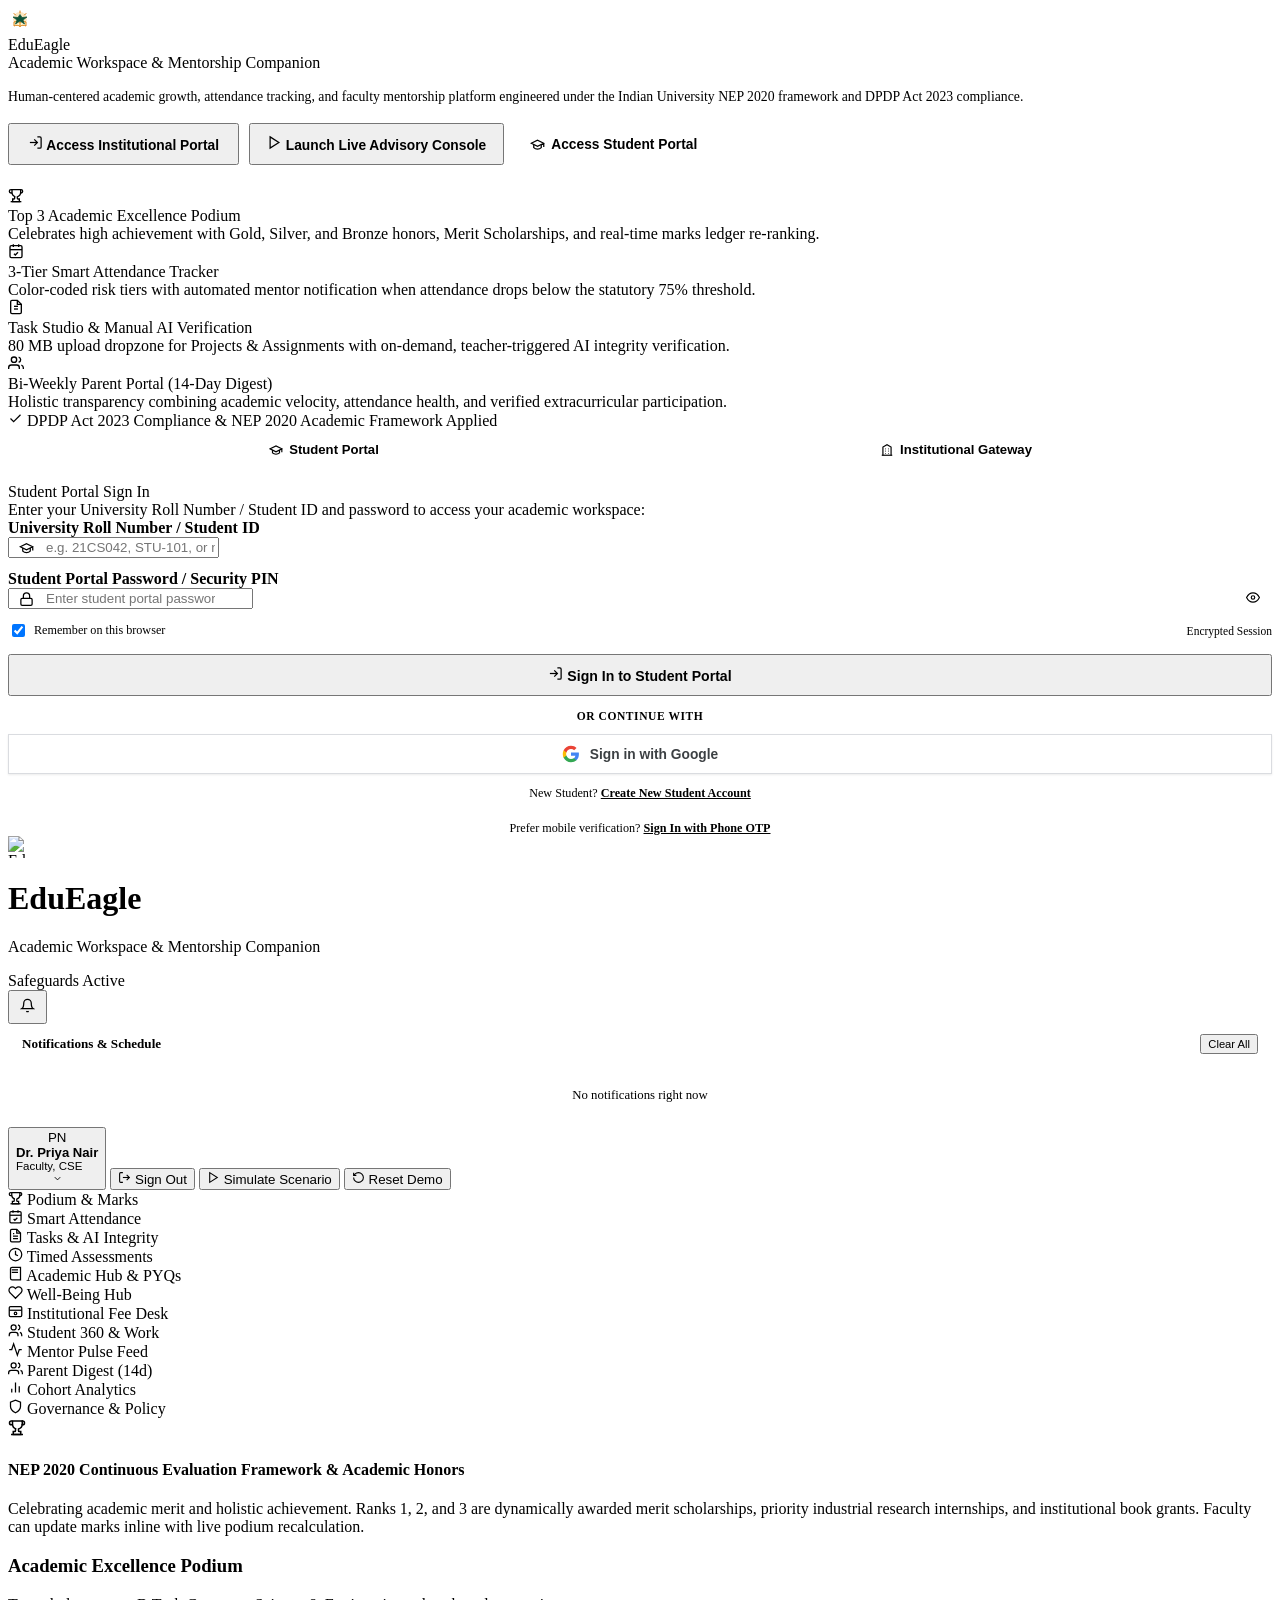
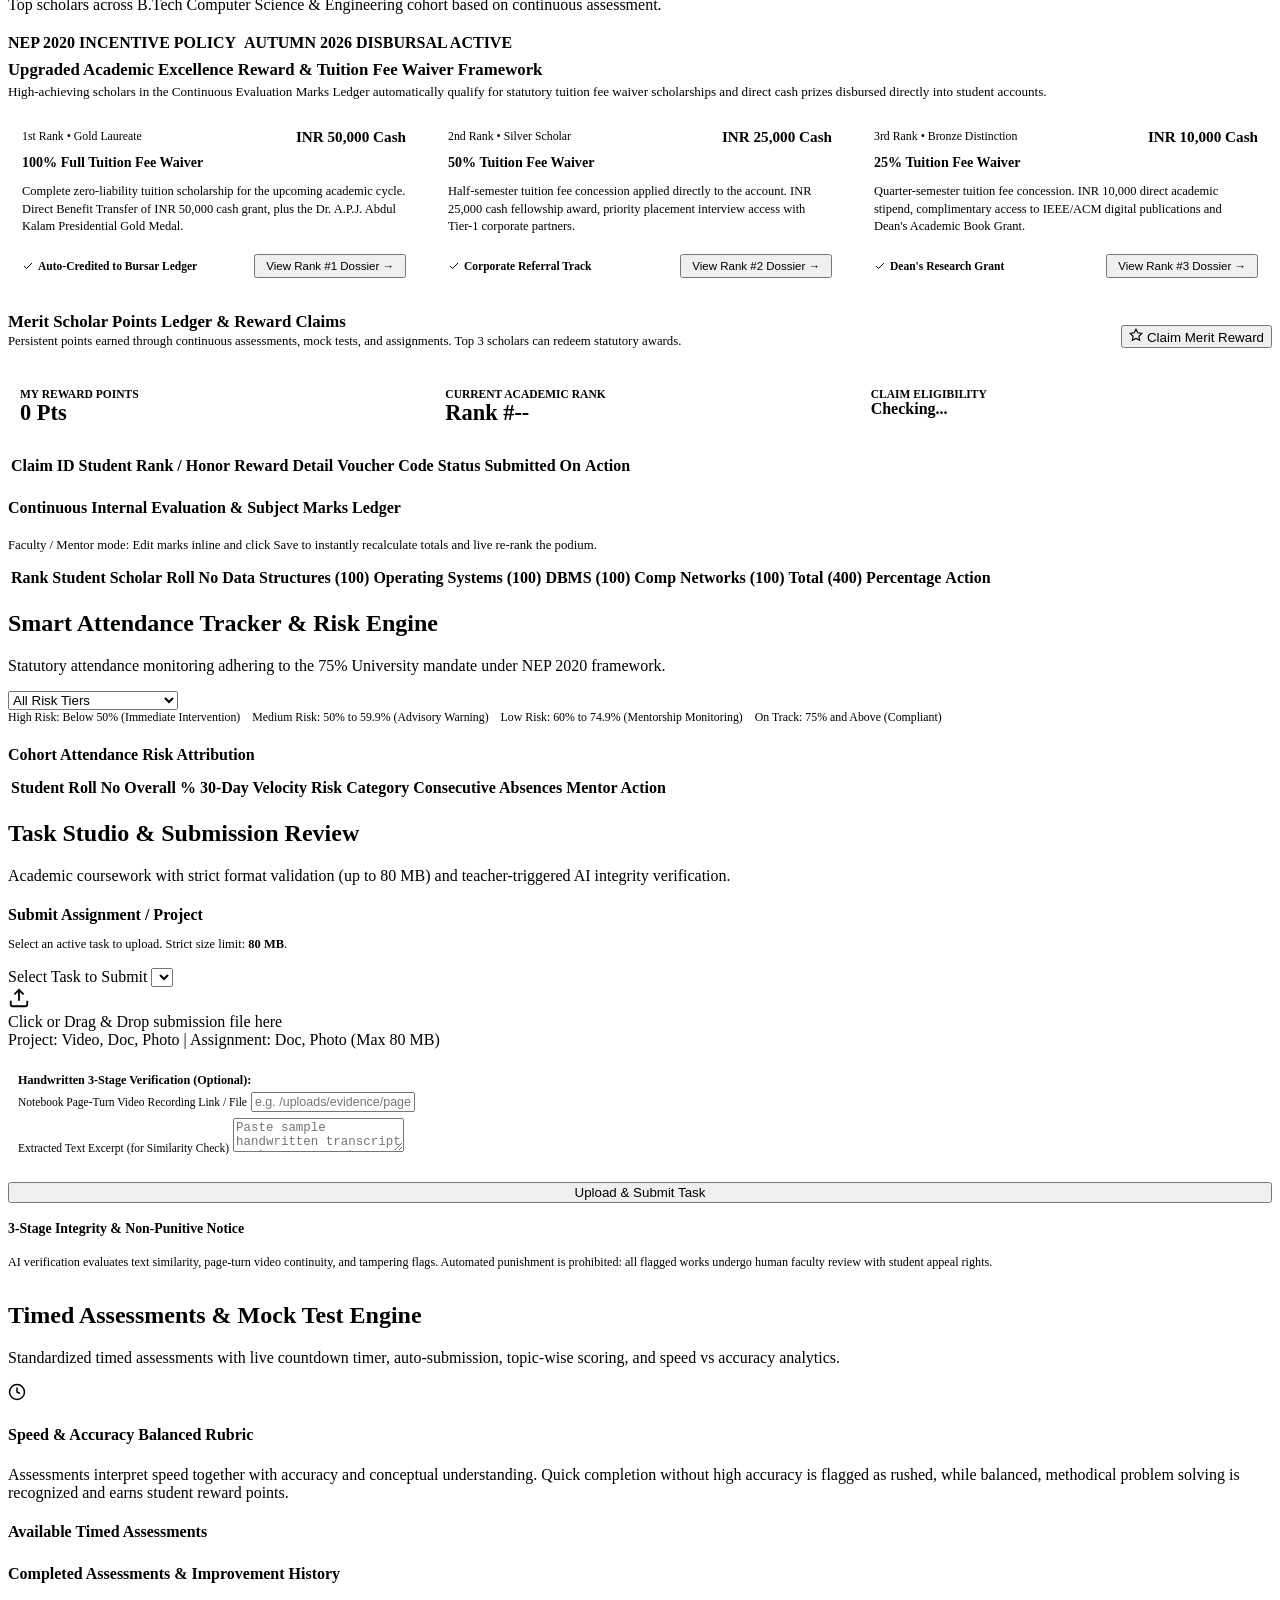
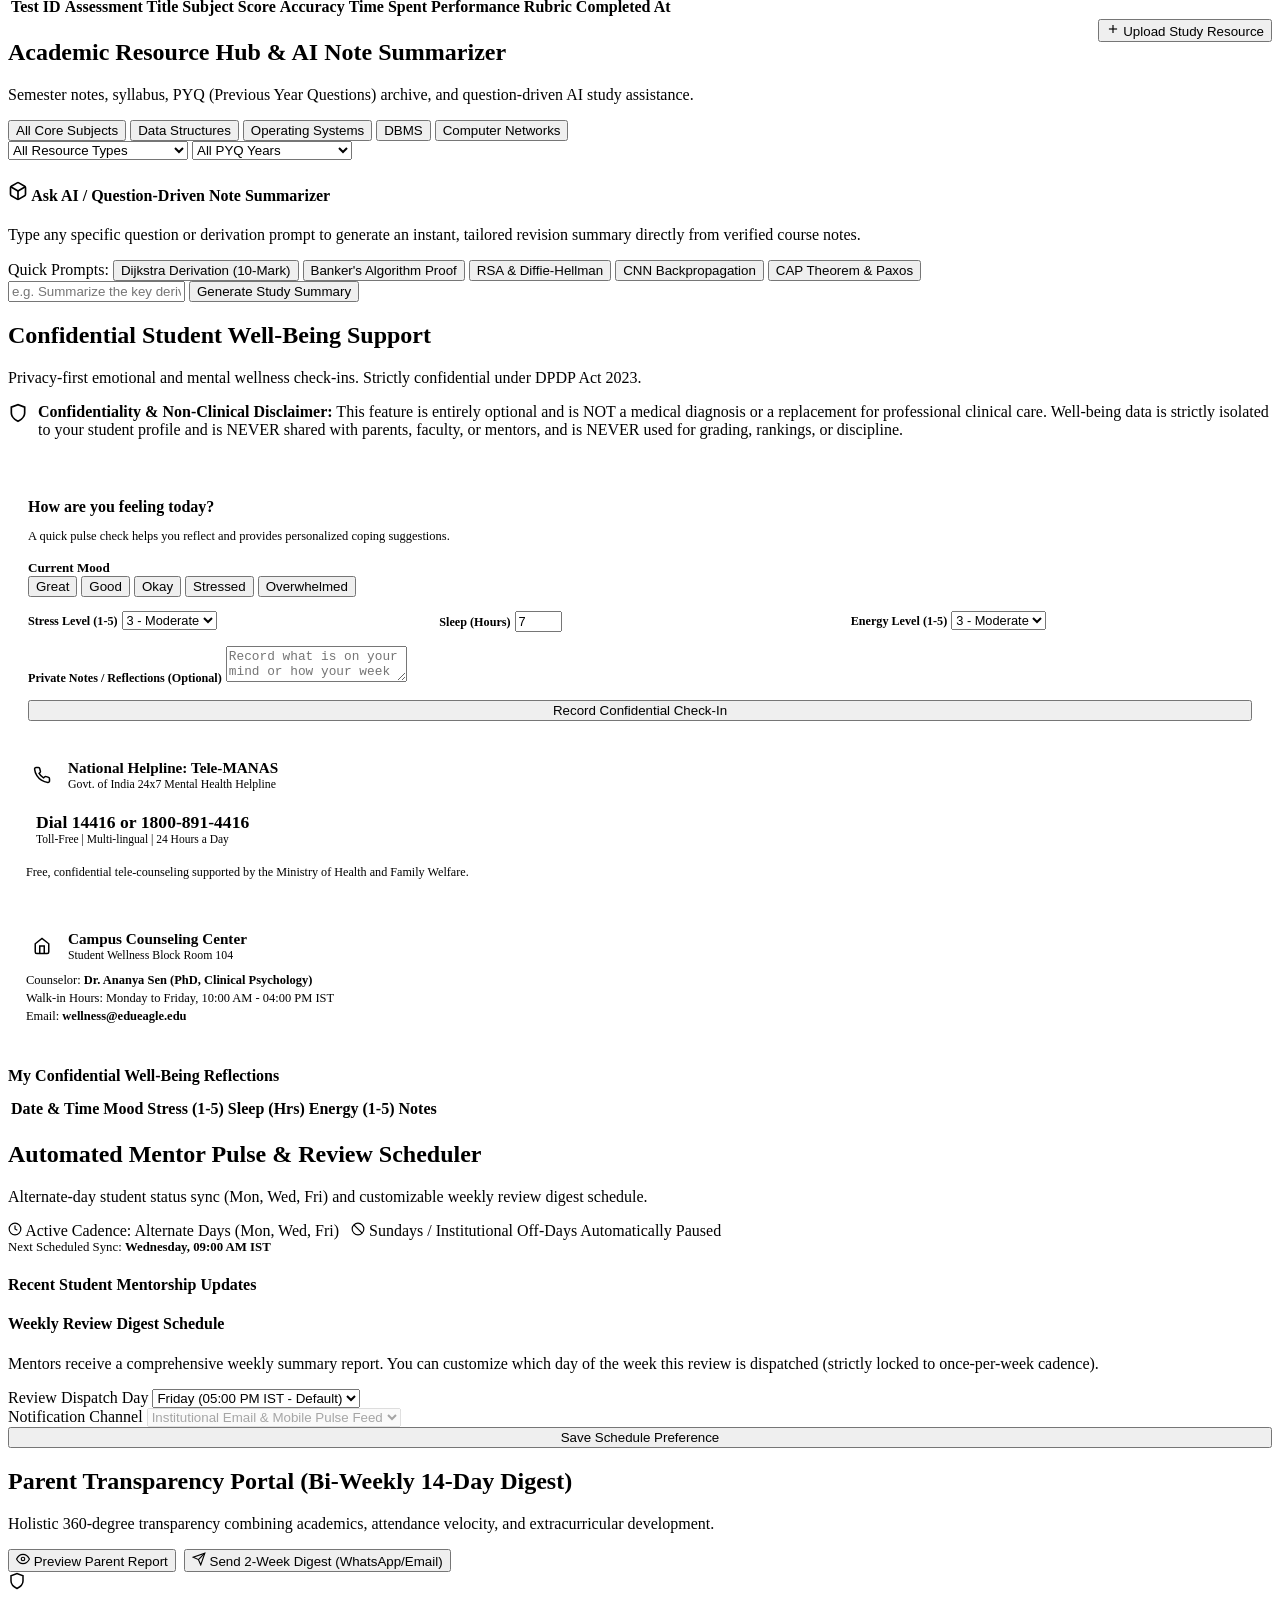
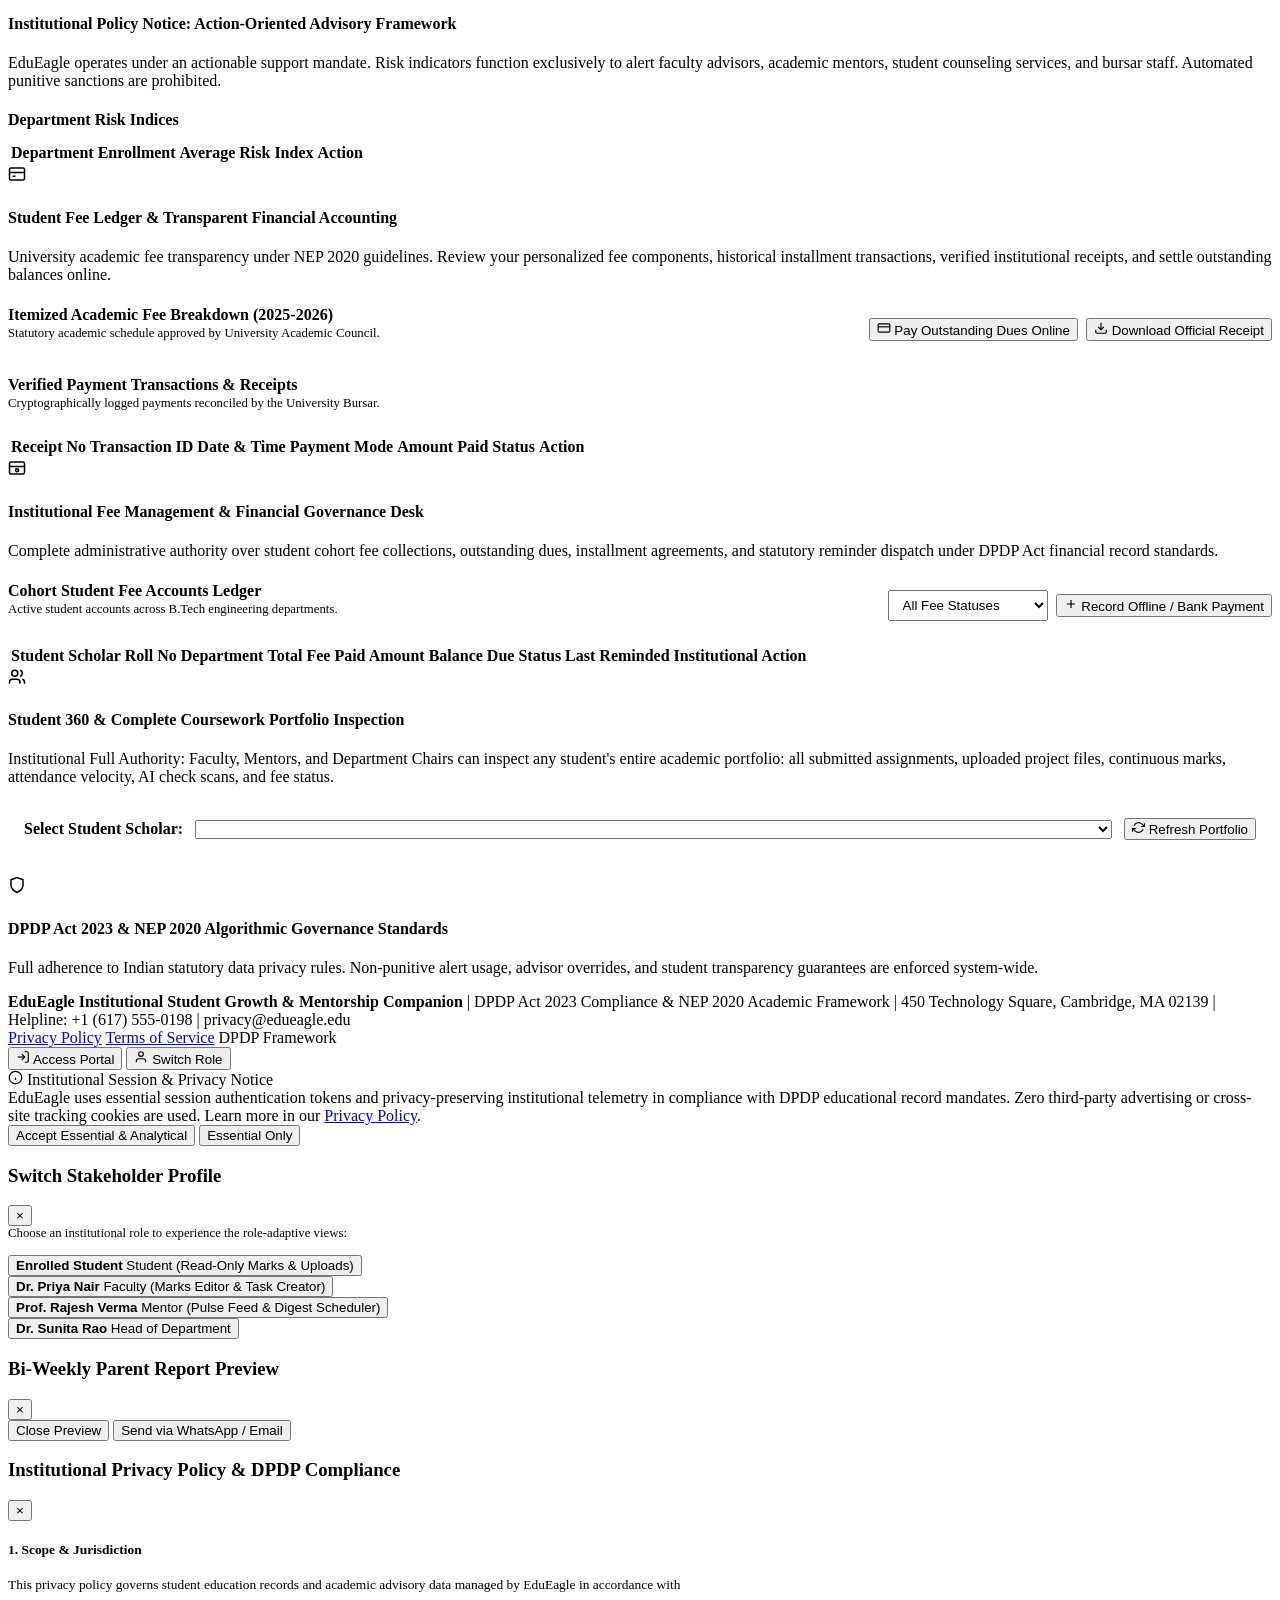
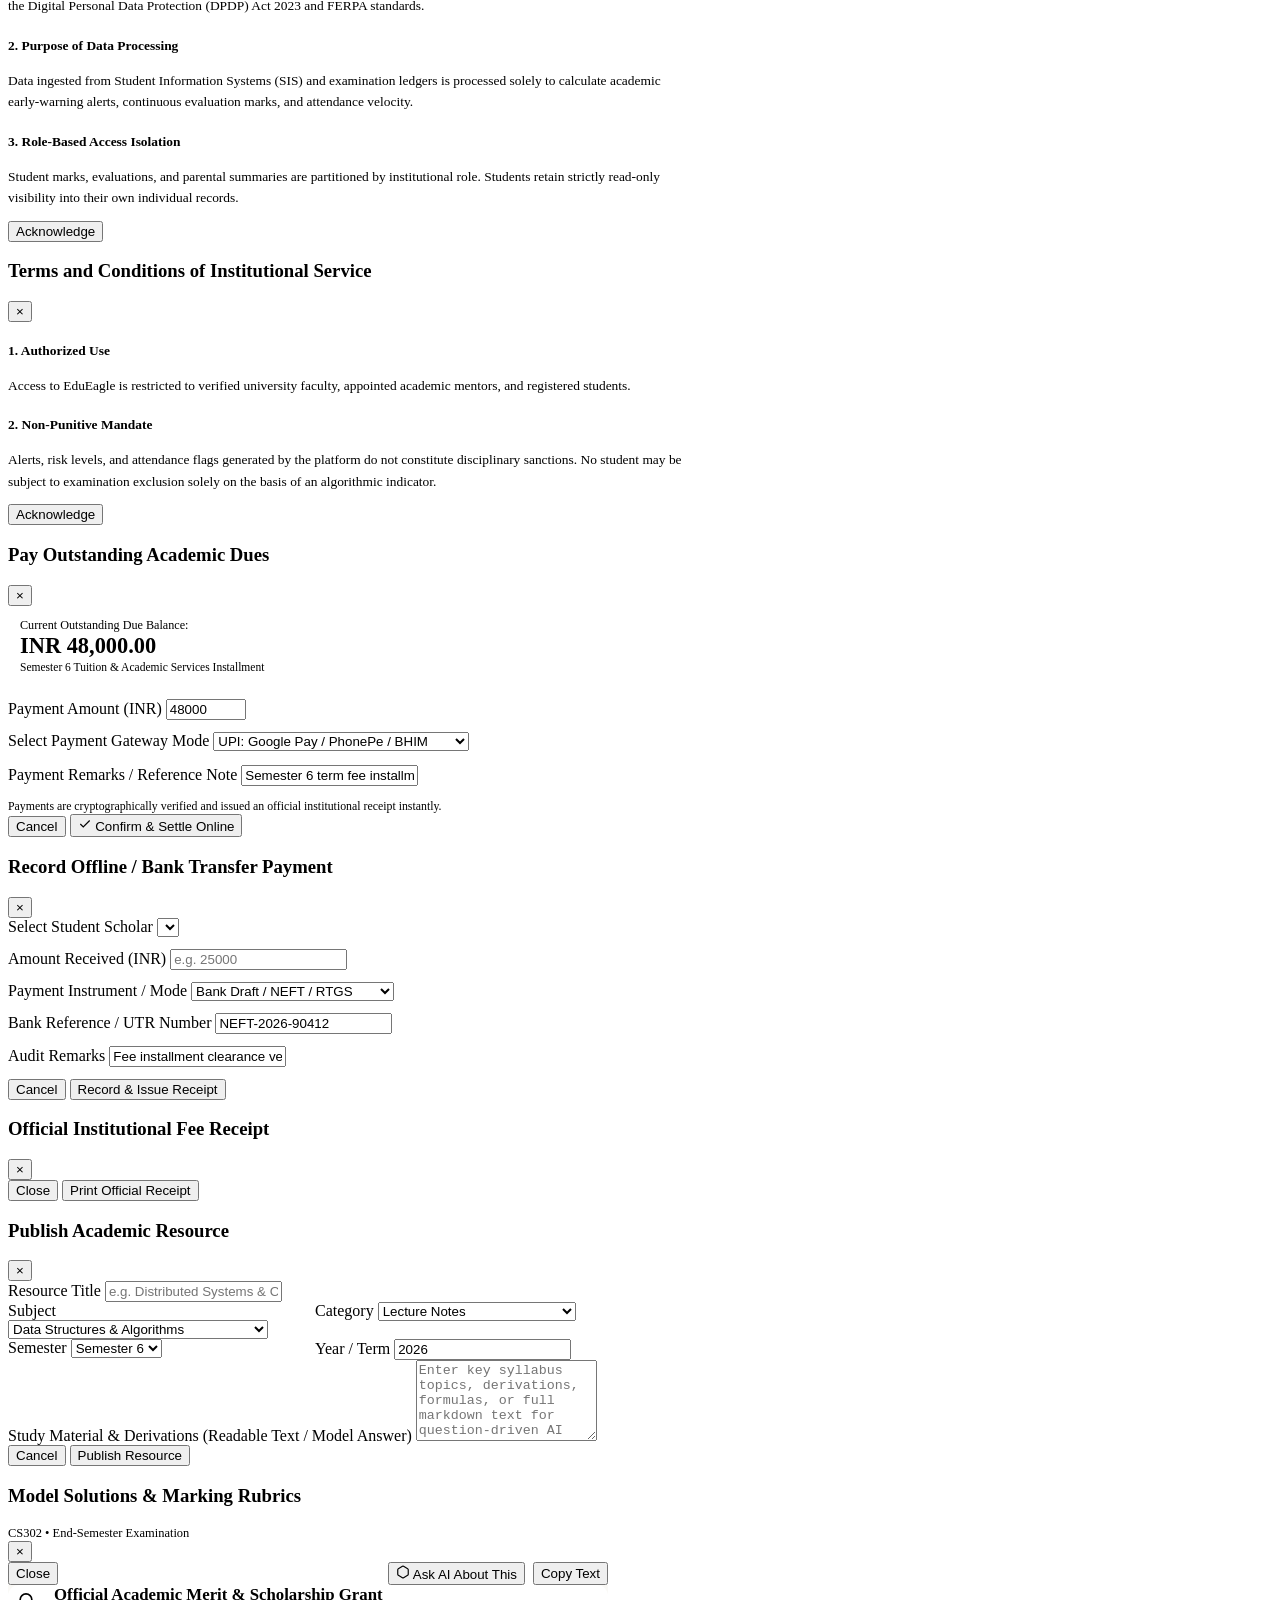
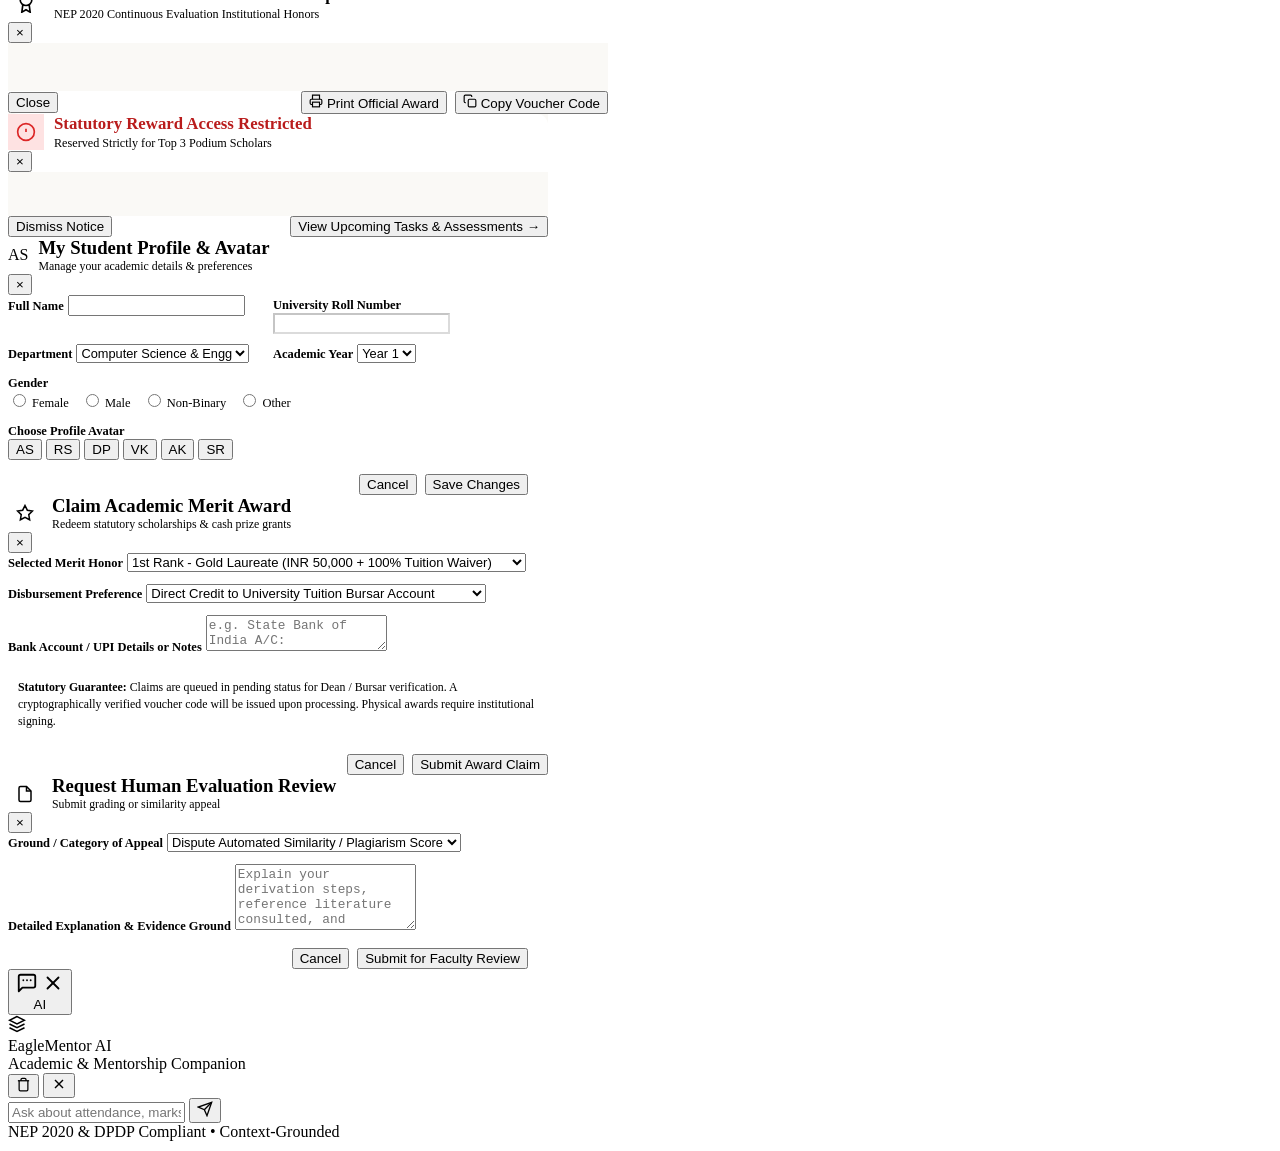
==== commit a0160356: "feat(auth): integrate production Firebase Auth, remove hardcoded auth backdoors, and harden security" ====
--- a/static/index.html
+++ b/static/index.html
@@ -187,6 +187,22 @@
             </button>
           </form>
 
+          <div style="display: flex; align-items: center; margin: 14px 0 12px; gap: 10px;">
+            <div style="flex: 1; height: 1px; background: var(--border-color);"></div>
+            <span style="font-size: 0.72rem; color: var(--text-muted); font-weight: 600; text-transform: uppercase; letter-spacing: 0.05em;">OR CONTINUE WITH</span>
+            <div style="flex: 1; height: 1px; background: var(--border-color);"></div>
+          </div>
+
+          <button type="button" class="btn" onclick="loginWithGoogle()" style="width: 100%; justify-content: center; padding: 10px; font-weight: 600; font-size: 0.86rem; background: #FFFFFF; border: 1px solid #dadce0; color: #3c4043; box-shadow: 0 1px 2px rgba(0,0,0,0.08); display: flex; align-items: center; gap: 10px; transition: background-color .2s, box-shadow .2s; border-radius: var(--radius-sm);">
+            <svg width="18" height="18" viewBox="0 0 24 24" aria-hidden="true">
+              <path d="M22.56 12.25c0-.78-.07-1.53-.2-2.25H12v4.26h5.92c-.26 1.37-1.04 2.53-2.21 3.31v2.77h3.57c2.08-1.92 3.28-4.74 3.28-8.09z" fill="#4285F4"/>
+              <path d="M12 23c2.97 0 5.46-.98 7.28-2.66l-3.57-2.77c-.98.66-2.23 1.06-3.71 1.06-2.86 0-5.29-1.93-6.16-4.53H2.18v2.84C3.99 20.53 7.7 23 12 23z" fill="#34A853"/>
+              <path d="M5.84 14.09c-.22-.66-.35-1.36-.35-2.09s.13-1.43.35-2.09V7.07H2.18C1.43 8.55 1 10.22 1 12s.43 3.45 1.18 4.93l3.66-2.84z" fill="#FBBC05"/>
+              <path d="M12 5.38c1.62 0 3.06.56 4.21 1.64l3.15-3.15C17.45 2.09 14.97 1 12 1 7.7 1 3.99 3.47 2.18 7.07l3.66 2.84c.87-2.6 3.3-4.53 6.16-4.53z" fill="#EA4335"/>
+            </svg>
+            <span>Sign in with Google</span>
+          </button>
+
           <div style="margin-top: 12px; text-align: center; font-size: 0.76rem; color: var(--text-muted);">
             <span>New Student? </span>
             <a href="javascript:void(0)" onclick="toggleStudentAuthView('register')" style="color: var(--primary); font-weight: 700; text-decoration: underline;">Create New Student Account</a>
@@ -328,6 +344,22 @@
                 <span>Authenticate Institutional Desk</span>
               </button>
             </form>
+
+            <div style="display: flex; align-items: center; margin: 14px 0 12px; gap: 10px;">
+              <div style="flex: 1; height: 1px; background: var(--border-color);"></div>
+              <span style="font-size: 0.72rem; color: var(--text-muted); font-weight: 600; text-transform: uppercase; letter-spacing: 0.05em;">OR CONTINUE WITH</span>
+              <div style="flex: 1; height: 1px; background: var(--border-color);"></div>
+            </div>
+
+            <button type="button" class="btn" onclick="loginWithGoogle()" style="width: 100%; justify-content: center; padding: 10px; font-weight: 600; font-size: 0.86rem; background: #FFFFFF; border: 1px solid #dadce0; color: #3c4043; box-shadow: 0 1px 2px rgba(0,0,0,0.08); display: flex; align-items: center; gap: 10px; transition: background-color .2s, box-shadow .2s; border-radius: var(--radius-sm);">
+              <svg width="18" height="18" viewBox="0 0 24 24" aria-hidden="true">
+                <path d="M22.56 12.25c0-.78-.07-1.53-.2-2.25H12v4.26h5.92c-.26 1.37-1.04 2.53-2.21 3.31v2.77h3.57c2.08-1.92 3.28-4.74 3.28-8.09z" fill="#4285F4"/>
+                <path d="M12 23c2.97 0 5.46-.98 7.28-2.66l-3.57-2.77c-.98.66-2.23 1.06-3.71 1.06-2.86 0-5.29-1.93-6.16-4.53H2.18v2.84C3.99 20.53 7.7 23 12 23z" fill="#34A853"/>
+                <path d="M5.84 14.09c-.22-.66-.35-1.36-.35-2.09s.13-1.43.35-2.09V7.07H2.18C1.43 8.55 1 10.22 1 12s.43 3.45 1.18 4.93l3.66-2.84z" fill="#FBBC05"/>
+                <path d="M12 5.38c1.62 0 3.06.56 4.21 1.64l3.15-3.15C17.45 2.09 14.97 1 12 1 7.7 1 3.99 3.47 2.18 7.07l3.66 2.84c.87-2.6 3.3-4.53 6.16-4.53z" fill="#EA4335"/>
+              </svg>
+              <span>Sign in with Google</span>
+            </button>
           </div>
 
           <!-- Tab 1: Phone + OTP -->
@@ -349,11 +381,7 @@
                 <label class="form-label" for="landing-otp-input">Verification Code (6-Digit)</label>
                 <span style="font-size: 0.74rem; color: var(--risk-safe); font-weight: 700;">Code Sent</span>
               </div>
-              <input type="text" id="landing-otp-input" class="form-control" placeholder="123456" maxlength="6" style="letter-spacing: 4px; font-weight: 700; font-size: 1.05rem; text-align: center;">
-              <div style="display: flex; justify-content: space-between; align-items: center; margin-top: 5px;">
-                <span style="font-size: 0.72rem; color: var(--text-muted);">Verification code: <strong>123456</strong></span>
-                <button type="button" class="btn btn-secondary btn-sm" style="font-size: 0.7rem; padding: 2px 8px;" onclick="document.getElementById('landing-otp-input').value='123456'">Autofill Code</button>
-              </div>
+              <input type="text" id="landing-otp-input" class="form-control" placeholder="Enter OTP" maxlength="6" style="letter-spacing: 4px; font-weight: 700; font-size: 1.05rem; text-align: center;">
             </div>
 
             <div style="display: flex; gap: 10px; margin-top: 6px;">
@@ -362,15 +390,18 @@
             </div>
           </div>
 
-          <!-- Tab 2: Google / Gmail -->
+          <!-- Tab 2: Google Sign-In -->
           <div id="landing-tab-gmail" style="display: none;">
-            <div class="form-group" style="margin-bottom: 12px;">
-              <label class="form-label" for="landing-gmail-input">Institutional Email Account</label>
-              <input type="email" id="landing-gmail-input" class="form-control" placeholder="staff@edueagle.edu">
-            </div>
-            <button type="button" class="btn btn-primary" style="width: 100%;" onclick="loginWithLandingGmail()">
-              <span>Sign In with Institutional Google Account</span>
+            <button type="button" class="btn btn-primary" style="width: 100%; display: flex; align-items: center; gap: 10px; justify-content: center;" onclick="loginWithGoogle()">
+              <svg width="18" height="18" viewBox="0 0 24 24" aria-hidden="true">
+                <path d="M22.56 12.25c0-.78-.07-1.53-.2-2.25H12v4.26h5.92c-.26 1.37-1.04 2.53-2.21 3.31v2.77h3.57c2.08-1.92 3.28-4.74 3.28-8.09z" fill="#4285F4"/>
+                <path d="M12 23c2.97 0 5.46-.98 7.28-2.66l-3.57-2.77c-.98.66-2.23 1.06-3.71 1.06-2.86 0-5.29-1.93-6.16-4.53H2.18v2.84C3.99 20.53 7.7 23 12 23z" fill="#34A853"/>
+                <path d="M5.84 14.09c-.22-.66-.35-1.36-.35-2.09s.13-1.43.35-2.09V7.07H2.18C1.43 8.55 1 10.22 1 12s.43 3.45 1.18 4.93l3.66-2.84z" fill="#FBBC05"/>
+                <path d="M12 5.38c1.62 0 3.06.56 4.21 1.64l3.15-3.15C17.45 2.09 14.97 1 12 1 7.7 1 3.99 3.47 2.18 7.07l3.66 2.84c.87-2.6 3.3-4.53 6.16-4.53z" fill="#EA4335"/>
+              </svg>
+              <span>Sign in with Google</span>
             </button>
+            <p style="font-size: 0.72rem; color: var(--text-muted); text-align: center; margin-top: 10px;">Institutional Google accounts only. Requires a provisioned EduEagle user record.</p>
           </div>
         </div>
 
@@ -2496,6 +2527,35 @@
   </script>
   <script src="/js/charts.js"></script>
   <script src="/js/analytics.js"></script>
+
+  <!-- Firebase JS SDK (compat mode for broad browser support) -->
+  <!-- Load before app.js so initFirebase() can use the global `firebase` object -->
+  <script src="https://www.gstatic.com/firebasejs/10.14.1/firebase-app-compat.js"></script>
+  <script src="https://www.gstatic.com/firebasejs/10.14.1/firebase-auth-compat.js"></script>
+
+  <!--
+    Firebase Client Configuration
+    SECURITY NOTE: These values are PUBLIC (they only identify your Firebase project).
+    Access is controlled via Firebase Security Rules and Authorized Domains, NOT by
+    keeping these keys secret. It is safe to embed them in HTML.
+
+    HOW TO FILL IN:
+      1. Go to Firebase Console → Project Settings → Your Apps → Web App
+      2. Copy the firebaseConfig object values
+      3. Replace each placeholder below, OR use a server-side template to inject them
+         from environment variables at build/deploy time.
+  -->
+  <script>
+    window.__FIREBASE_CONFIG__ = {
+      apiKey:            "AIzaSyBleX2QL92elVwZO0chnQXh_cKQe4J-jZI",
+      authDomain:        "edu-eagle-dc3af.firebaseapp.com",
+      projectId:         "edu-eagle-dc3af",
+      storageBucket:     "edu-eagle-dc3af.firebasestorage.app",
+      messagingSenderId: "1013380277371",
+      appId:             "1:1013380277371:web:fc860eb6b6c2059184aede"
+    };
+  </script>
+
   <script src="/js/app.js"></script>
 </body>
 </html>
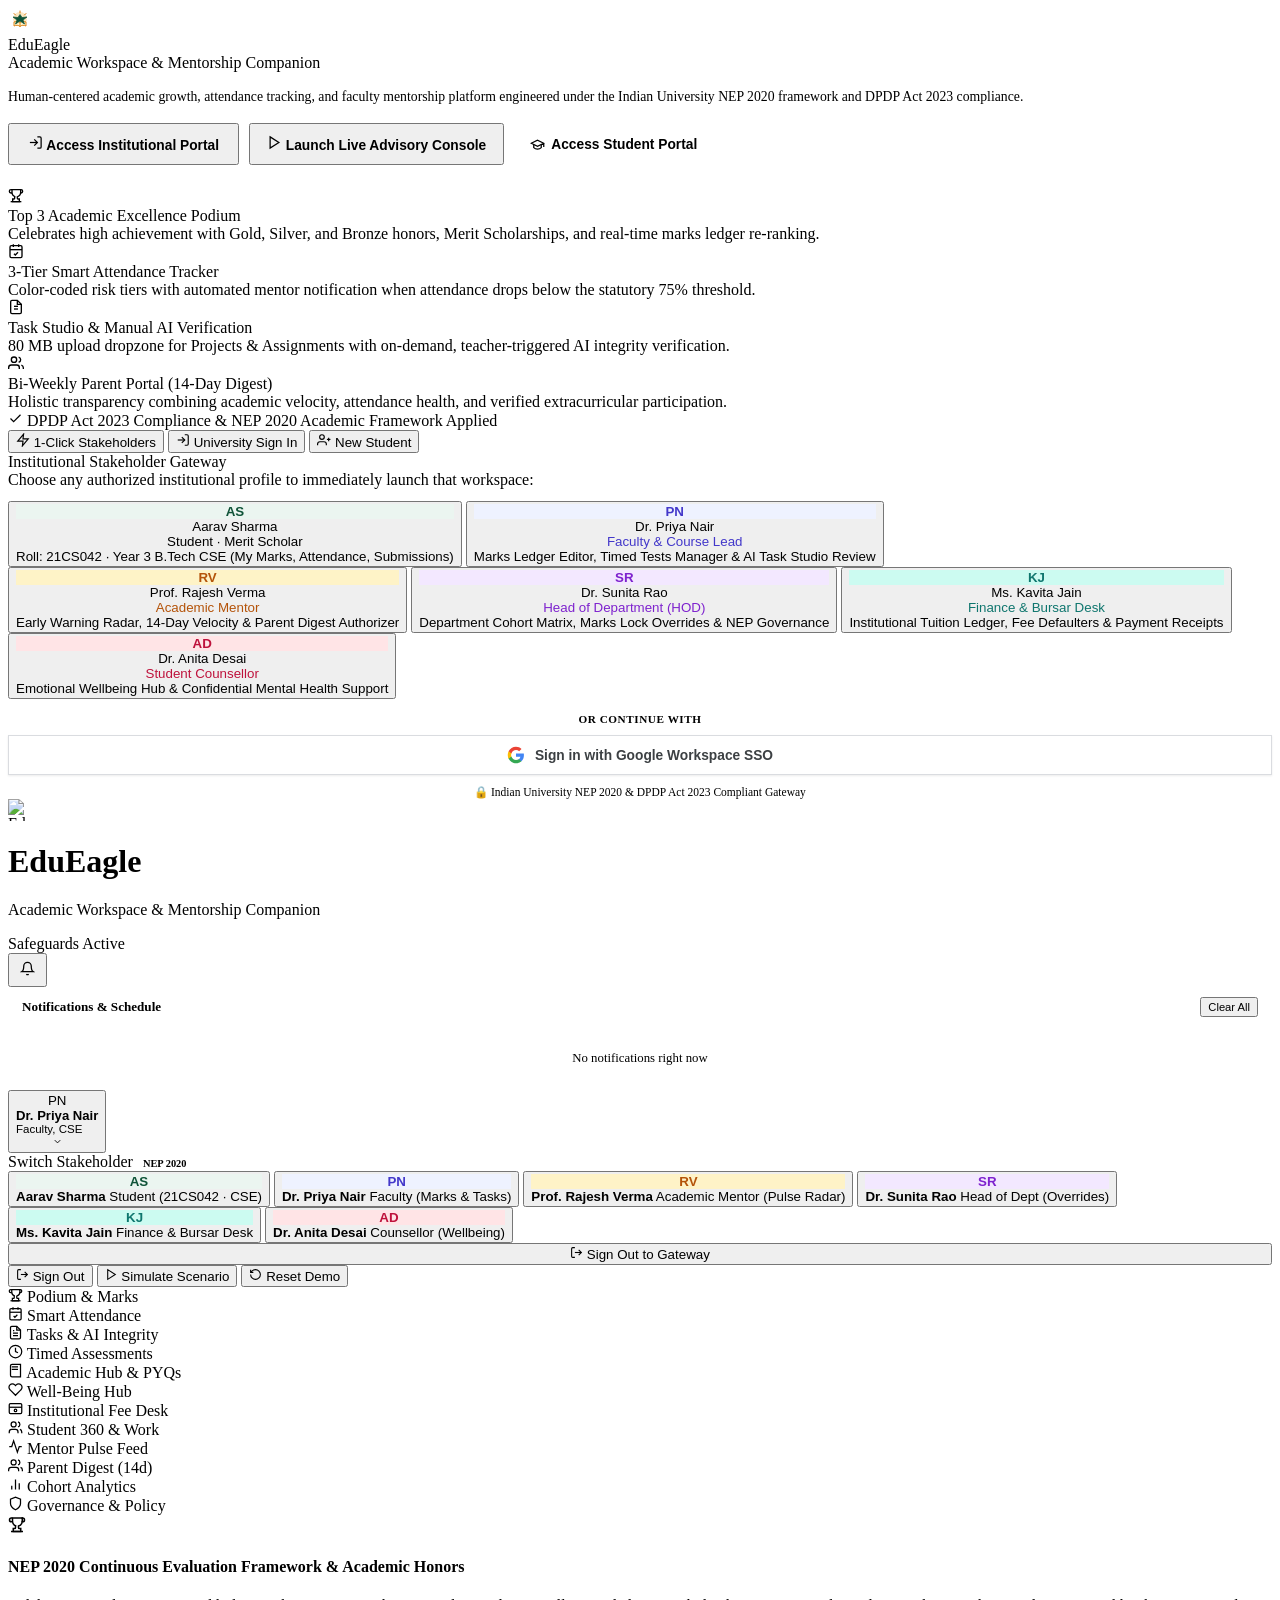
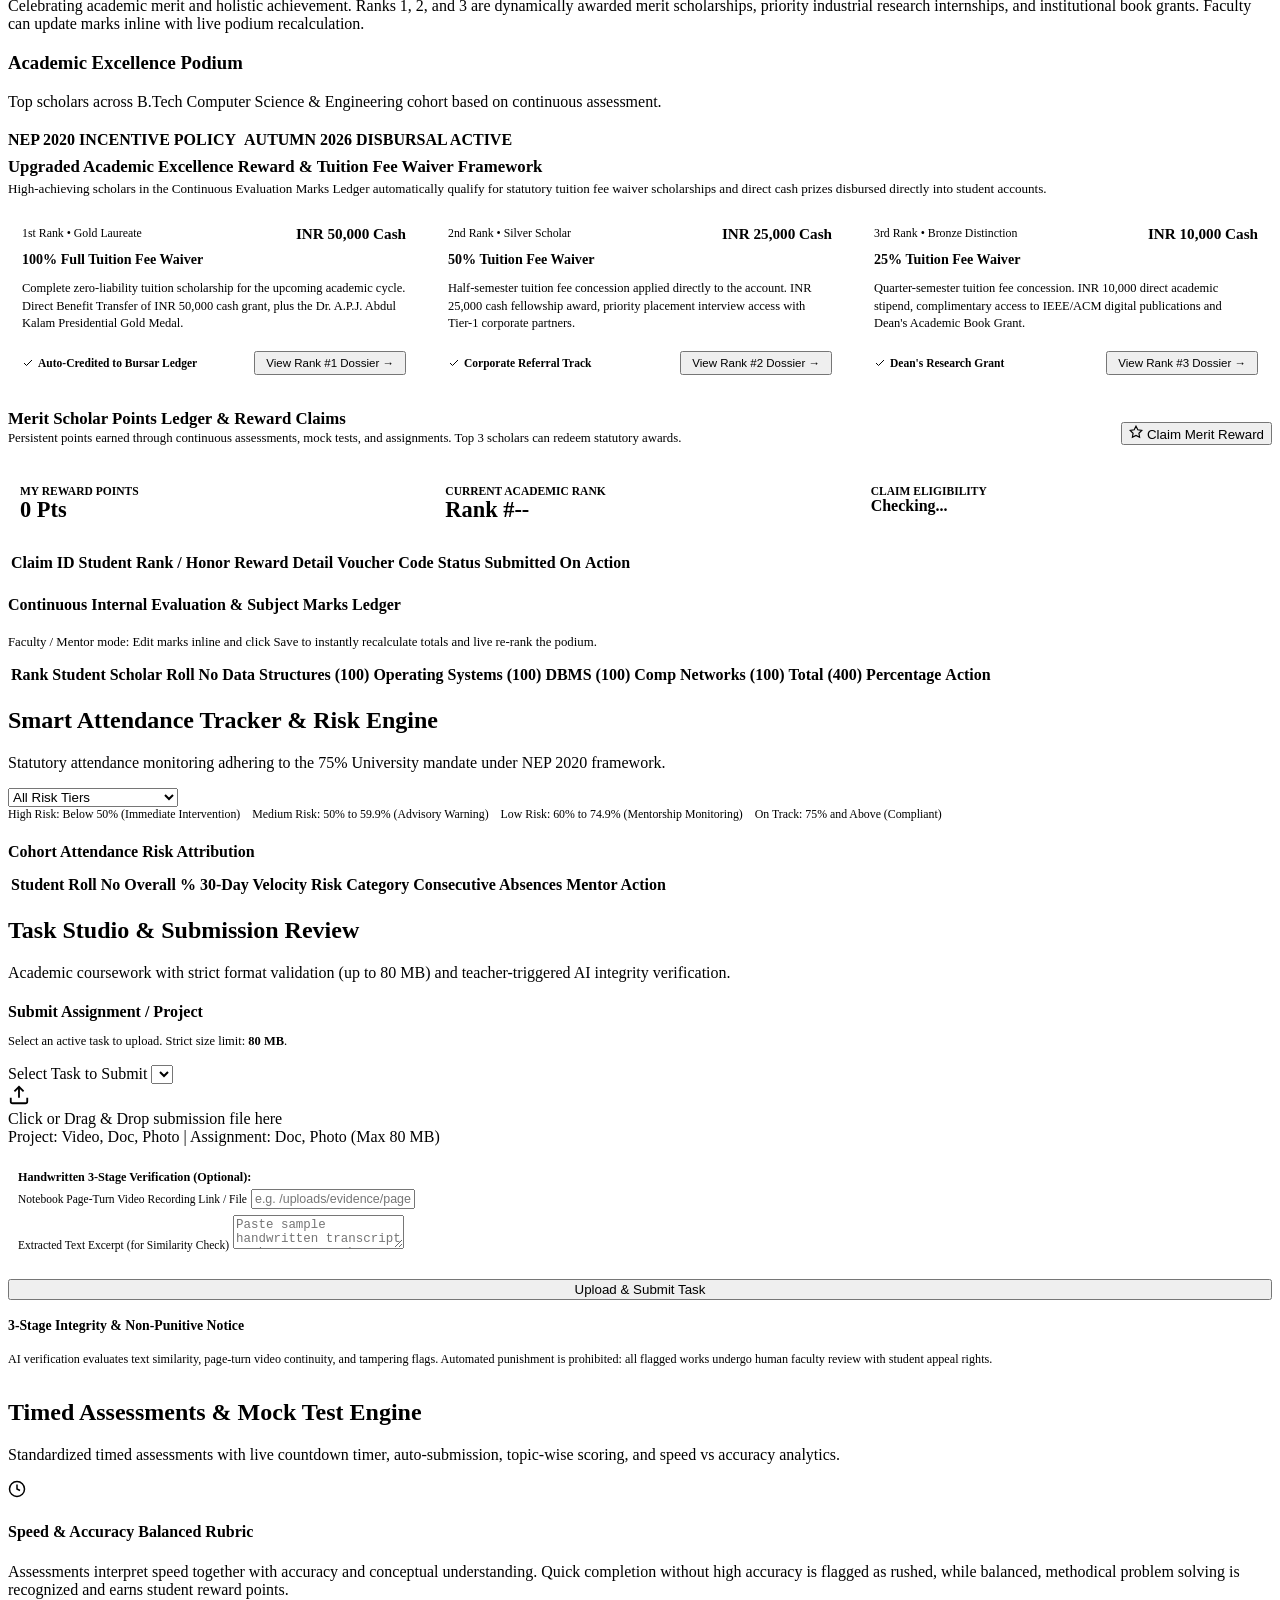
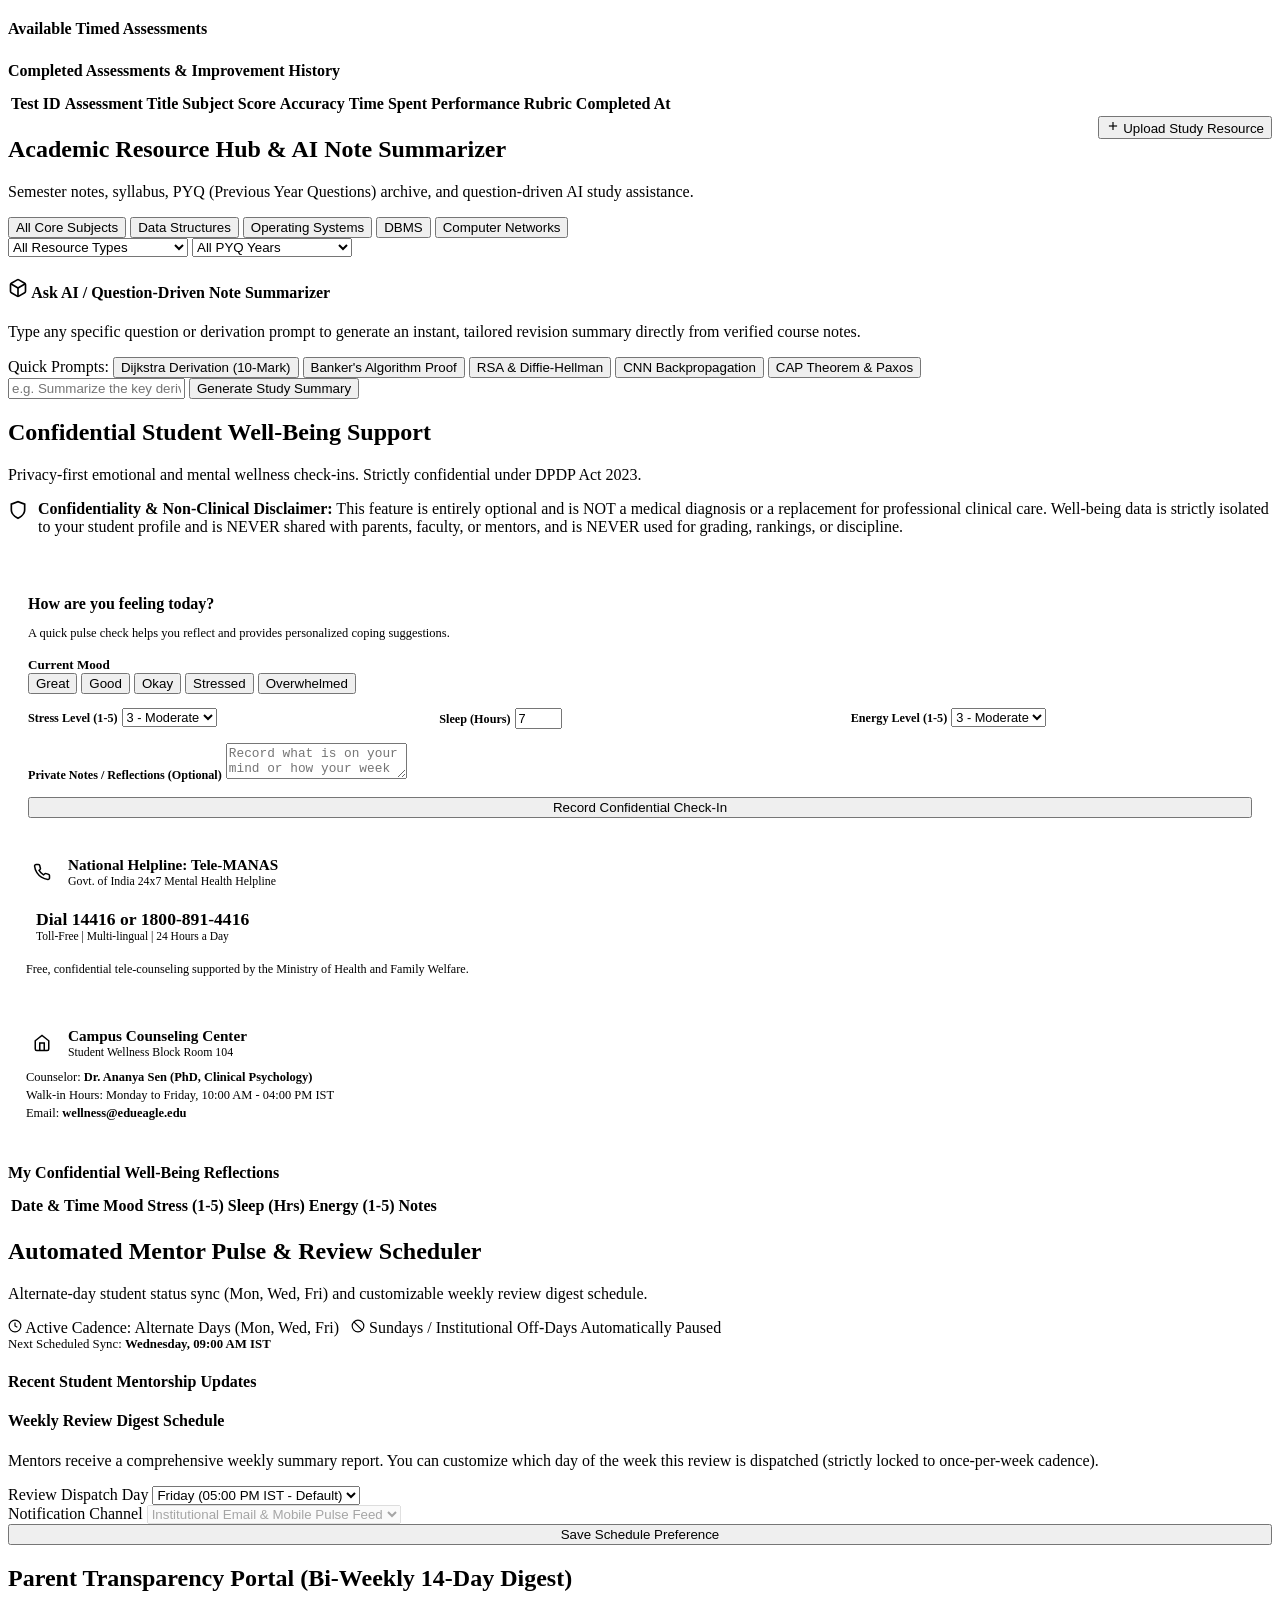
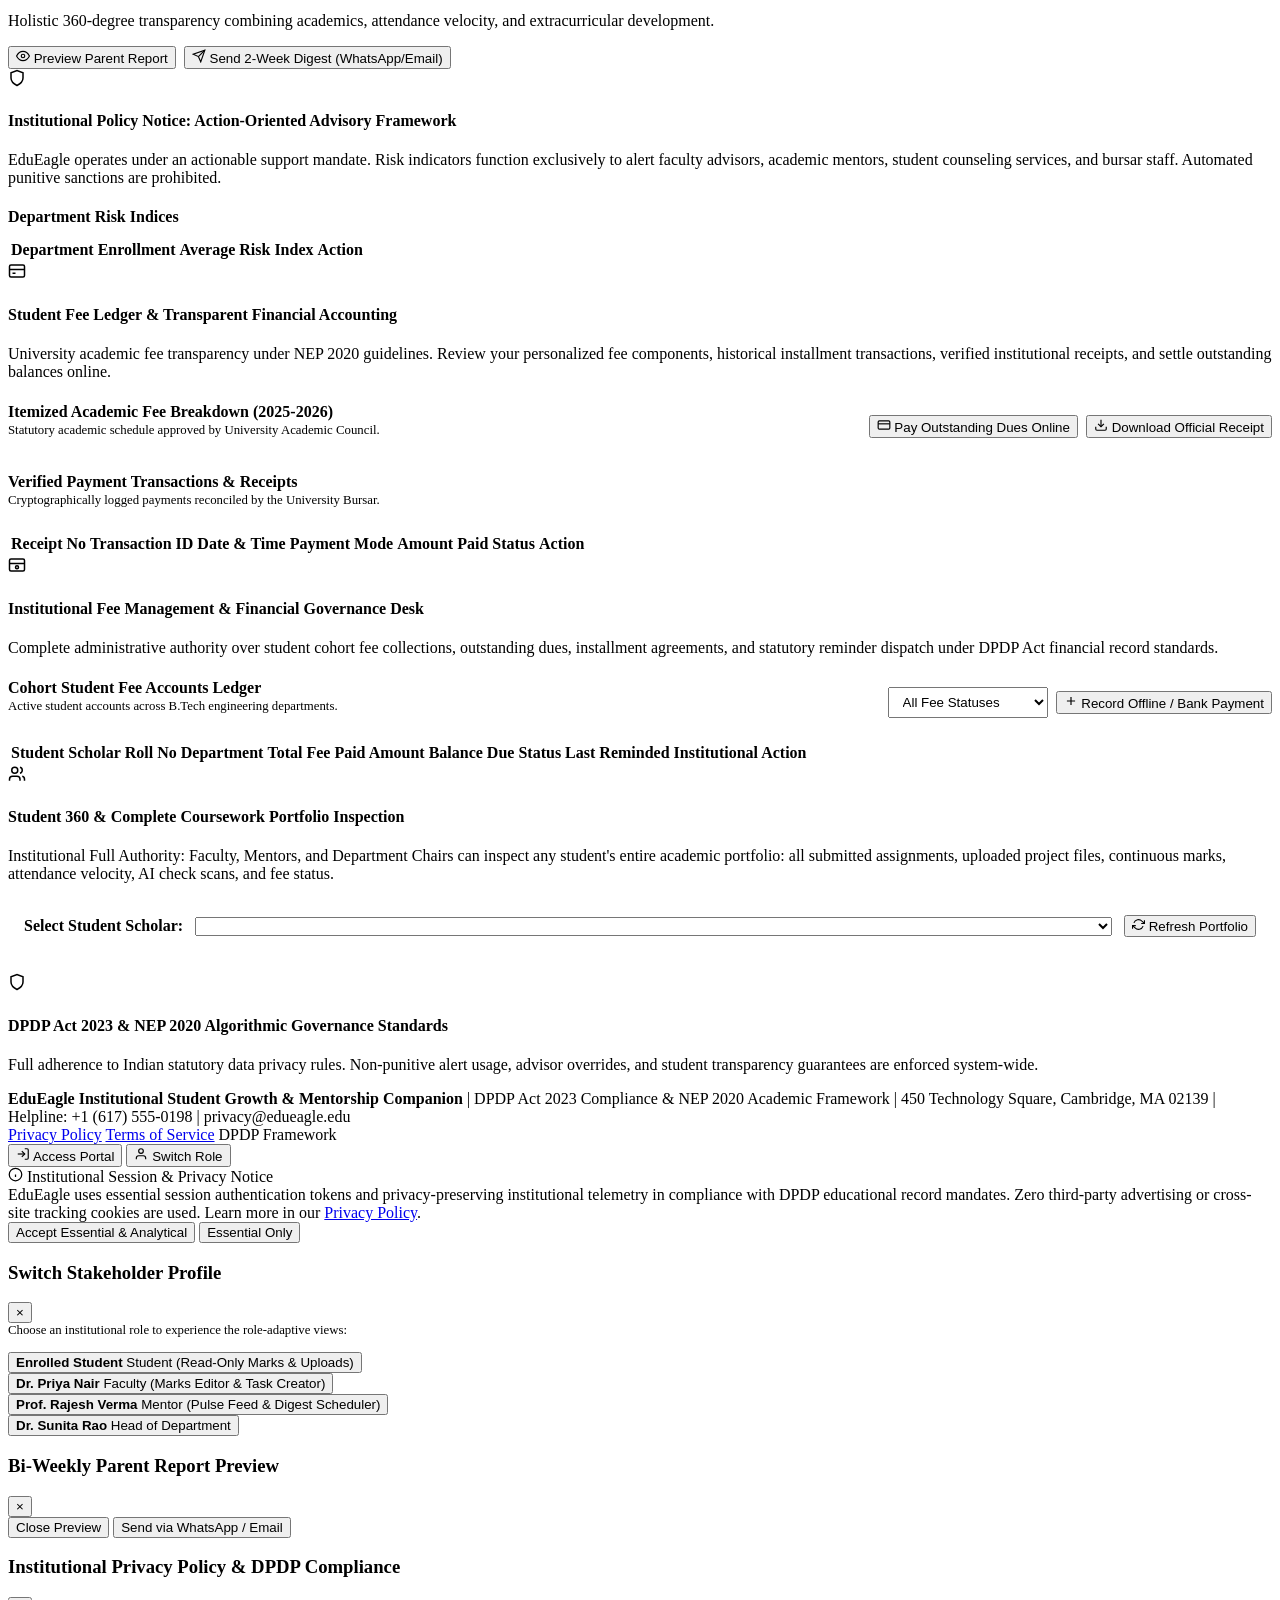
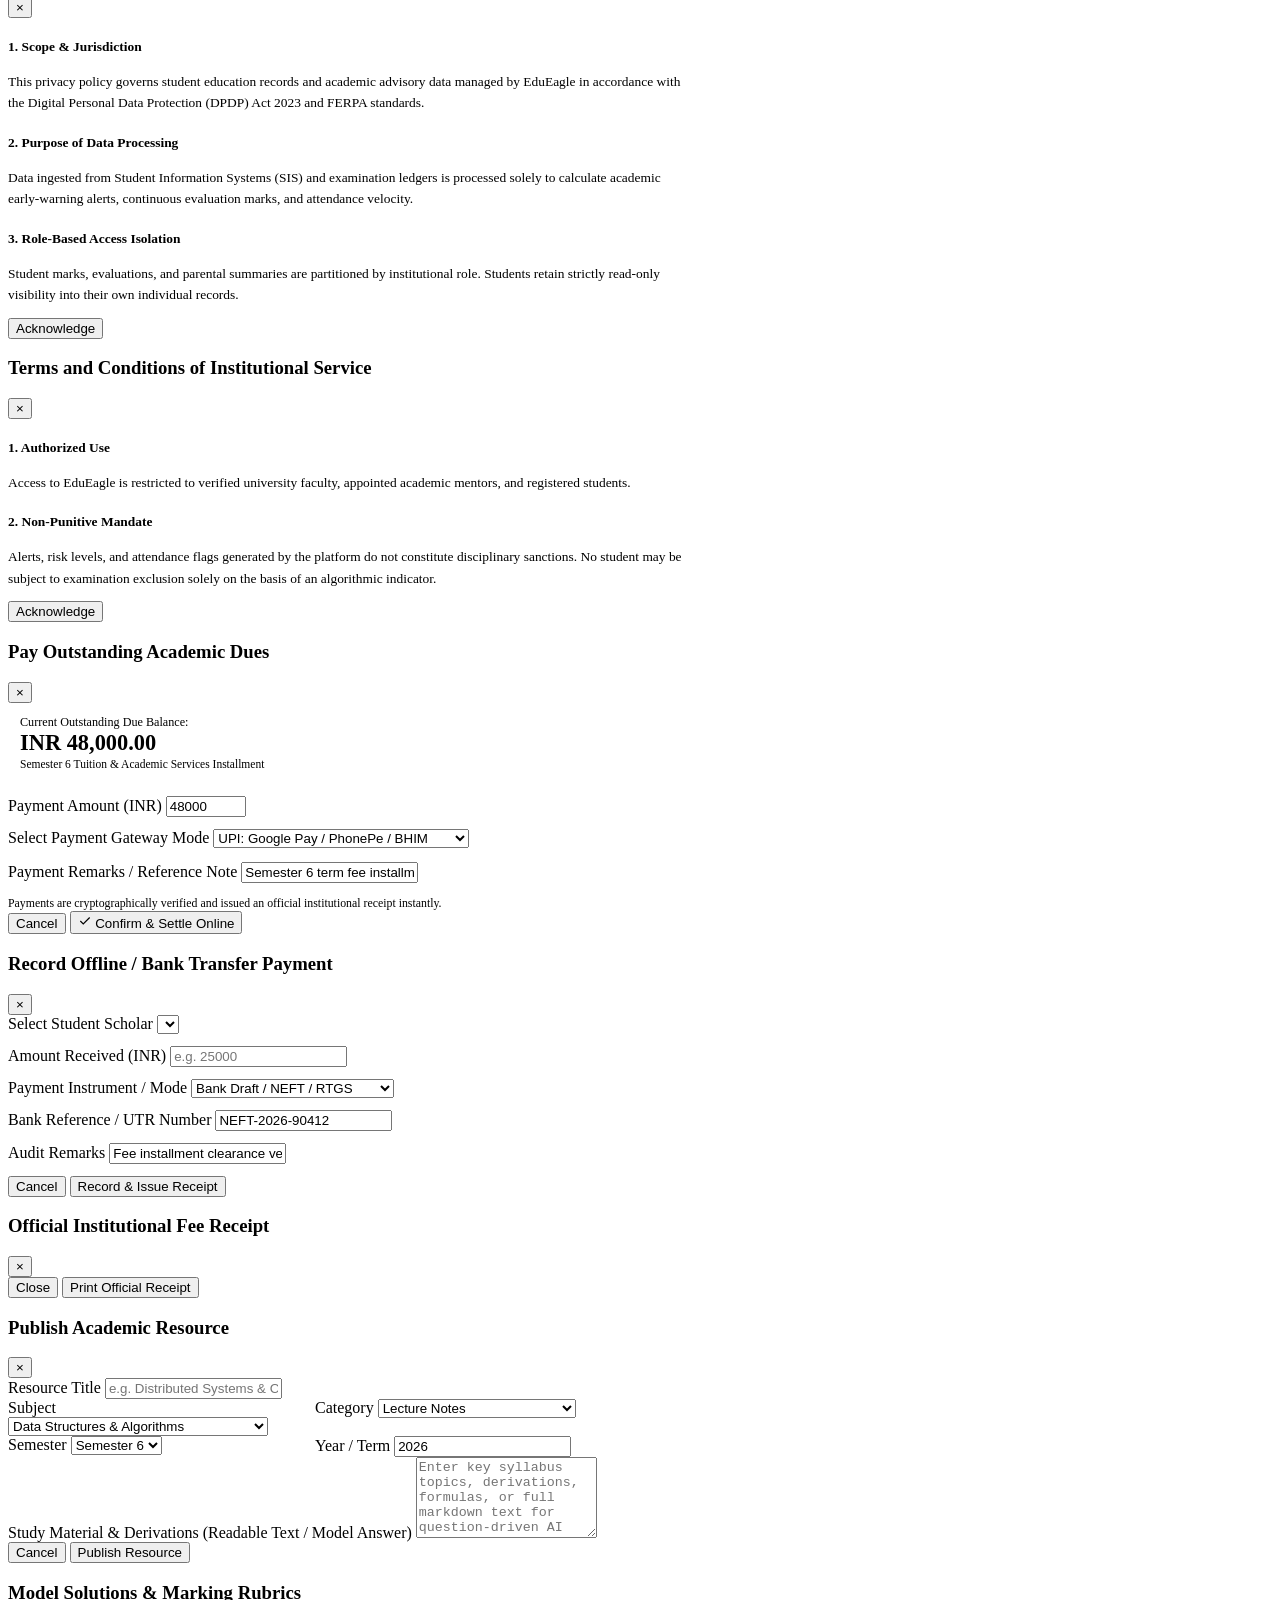
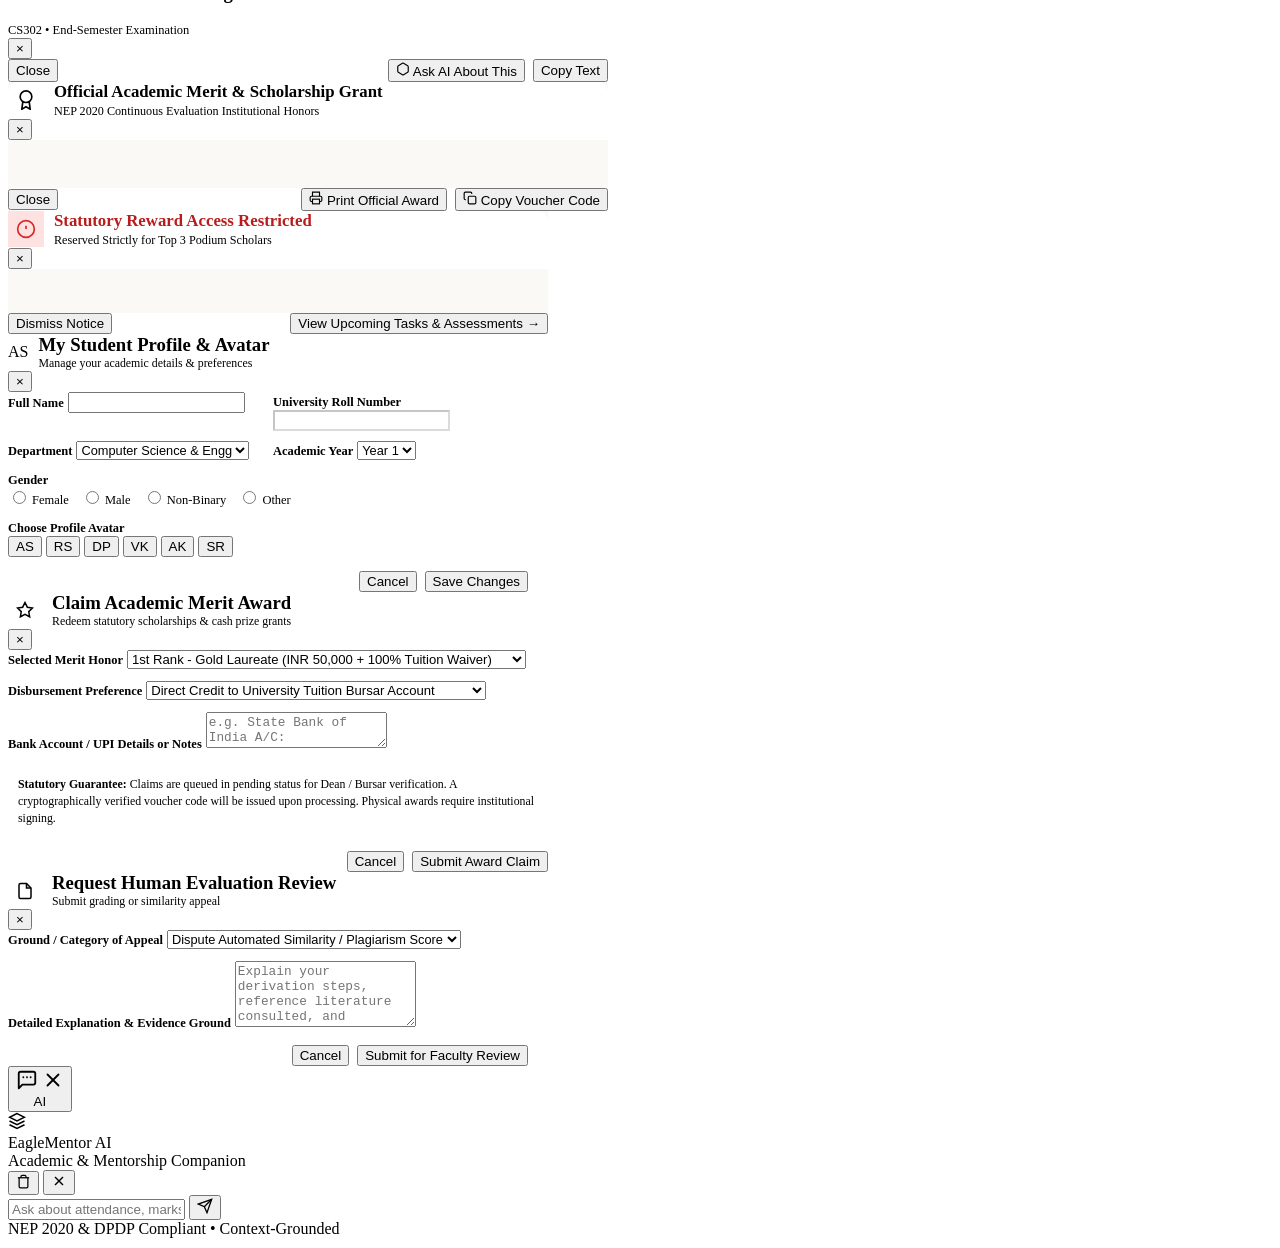
==== commit 9ea8f24e: "feat(auth): overhaul authentication system and redesign institutional gateway interface" ====
--- a/static/index.html
+++ b/static/index.html
@@ -1,10 +1,12 @@
 <!DOCTYPE html>
 <html lang="en">
+
 <head>
   <meta charset="UTF-8">
   <meta name="viewport" content="width=device-width, initial-scale=1.0">
   <title>EduEagle | Institutional Student Success &amp; Early Warning System</title>
-  <meta name="description" id="page-meta-description" content="Academic workspace and mentorship platform under NEP 2020 and DPDP Act 2023, providing smart attendance tracking, task management with manual AI integrity verification, and parent digests.">
+  <meta name="description" id="page-meta-description"
+    content="Academic workspace and mentorship platform under NEP 2020 and DPDP Act 2023, providing smart attendance tracking, task management with manual AI integrity verification, and parent digests.">
   <link rel="canonical" href="https://edueagle.edu/">
 
   <!-- Favicon Set -->
@@ -18,7 +20,8 @@
 
   <!-- Open Graph Meta Tags -->
   <meta property="og:title" content="EduEagle | Institutional Student Success &amp; Early Warning System">
-  <meta property="og:description" content="Academic workspace and mentorship platform under NEP 2020 and DPDP Act 2023, providing smart attendance tracking, task management with manual AI integrity verification, and parent digests.">
+  <meta property="og:description"
+    content="Academic workspace and mentorship platform under NEP 2020 and DPDP Act 2023, providing smart attendance tracking, task management with manual AI integrity verification, and parent digests.">
   <meta property="og:image" content="https://edueagle.edu/images/og-image.png">
   <meta property="og:image:width" content="1200">
   <meta property="og:image:height" content="630">
@@ -29,11 +32,13 @@
   <!-- Twitter Card Meta Tags -->
   <meta name="twitter:card" content="summary_large_image">
   <meta name="twitter:title" content="EduEagle | Institutional Student Success &amp; Early Warning System">
-  <meta name="twitter:description" content="Academic workspace and mentorship platform under NEP 2020 and DPDP Act 2023, providing smart attendance tracking, task management with manual AI integrity verification, and parent digests.">
+  <meta name="twitter:description"
+    content="Academic workspace and mentorship platform under NEP 2020 and DPDP Act 2023, providing smart attendance tracking, task management with manual AI integrity verification, and parent digests.">
   <meta name="twitter:image" content="https://edueagle.edu/images/og-image.png">
 
   <link rel="stylesheet" href="/css/style.css">
 </head>
+
 <body>
   <div id="global-loader"></div>
 
@@ -48,12 +53,15 @@
           <div class="brand-badge-large">
             <div class="brand-squircle-logo">
               <div class="brand-squircle-inner">
-                <svg width="24" height="24" viewBox="0 0 48 48" fill="none" xmlns="http://www.w3.org/2000/svg" aria-hidden="true">
-                  <circle cx="24" cy="22" r="14" fill="#F59E0B" fill-opacity="0.25"/>
-                  <path d="M24 6V10M12 11L15 14M36 11L33 14" stroke="#D97706" stroke-width="2" stroke-linecap="round"/>
-                  <path d="M12 36C16 34 21 34 24 37C27 34 32 34 36 36V28C32 26 27 26 24 29C21 26 16 26 12 28V36Z" fill="#FEF3C7" stroke="#D97706" stroke-width="1.8" stroke-linejoin="round"/>
-                  <path d="M24 29V37" stroke="#D97706" stroke-width="1.8" stroke-linecap="round"/>
-                  <path d="M24 13L28 19L38 18L30 24L33 32L24 26L15 32L18 24L10 18L20 19L24 13Z" fill="#0F5338" stroke="#0F5338" stroke-width="1.5" stroke-linejoin="round"/>
+                <svg width="24" height="24" viewBox="0 0 48 48" fill="none" xmlns="http://www.w3.org/2000/svg"
+                  aria-hidden="true">
+                  <circle cx="24" cy="22" r="14" fill="#F59E0B" fill-opacity="0.25" />
+                  <path d="M24 6V10M12 11L15 14M36 11L33 14" stroke="#D97706" stroke-width="2" stroke-linecap="round" />
+                  <path d="M12 36C16 34 21 34 24 37C27 34 32 34 36 36V28C32 26 27 26 24 29C21 26 16 26 12 28V36Z"
+                    fill="#FEF3C7" stroke="#D97706" stroke-width="1.8" stroke-linejoin="round" />
+                  <path d="M24 29V37" stroke="#D97706" stroke-width="1.8" stroke-linecap="round" />
+                  <path d="M24 13L28 19L38 18L30 24L33 32L24 26L15 32L18 24L10 18L20 19L24 13Z" fill="#0F5338"
+                    stroke="#0F5338" stroke-width="1.5" stroke-linejoin="round" />
                 </svg>
               </div>
             </div>
@@ -64,21 +72,37 @@
           </div>
 
           <p style="font-size: 0.86rem; color: var(--text-muted); line-height: 1.55; margin-bottom: 16px;">
-            Human-centered academic growth, attendance tracking, and faculty mentorship platform engineered under the Indian University NEP 2020 framework and DPDP Act 2023 compliance.
+            Human-centered academic growth, attendance tracking, and faculty mentorship platform engineered under the
+            Indian University NEP 2020 framework and DPDP Act 2023 compliance.
           </p>
 
           <!-- Primary Call To Action (Above the Fold) -->
           <div class="hero-cta-banner" style="display: flex; gap: 10px; margin-bottom: 22px; flex-wrap: wrap;">
-            <button class="btn btn-primary" onclick="focusSignInForm()" style="padding: 10px 18px; font-weight: 700; font-size: 0.86rem;">
-              <svg width="15" height="15" viewBox="0 0 24 24" fill="none" stroke="currentColor" stroke-width="2" aria-hidden="true"><path d="M15 3h4a2 2 0 0 1 2 2v14a2 2 0 0 1-2 2h-4"/><polyline points="10 17 15 12 10 7"/><line x1="15" y1="12" x2="3" y2="12"/></svg>
+            <button class="btn btn-primary" onclick="focusSignInForm()"
+              style="padding: 10px 18px; font-weight: 700; font-size: 0.86rem;">
+              <svg width="15" height="15" viewBox="0 0 24 24" fill="none" stroke="currentColor" stroke-width="2"
+                aria-hidden="true">
+                <path d="M15 3h4a2 2 0 0 1 2 2v14a2 2 0 0 1-2 2h-4" />
+                <polyline points="10 17 15 12 10 7" />
+                <line x1="15" y1="12" x2="3" y2="12" />
+              </svg>
               <span>Access Institutional Portal</span>
             </button>
-            <button class="btn btn-secondary" onclick="quickLoginAs('Faculty')" style="padding: 10px 16px; font-weight: 600; font-size: 0.86rem;">
-              <svg width="15" height="15" viewBox="0 0 24 24" fill="none" stroke="currentColor" stroke-width="2" aria-hidden="true"><polygon points="5 3 19 12 5 21 5 3"/></svg>
+            <button class="btn btn-secondary" onclick="quickLoginAs('Faculty')"
+              style="padding: 10px 16px; font-weight: 600; font-size: 0.86rem;">
+              <svg width="15" height="15" viewBox="0 0 24 24" fill="none" stroke="currentColor" stroke-width="2"
+                aria-hidden="true">
+                <polygon points="5 3 19 12 5 21 5 3" />
+              </svg>
               <span>Launch Live Advisory Console</span>
             </button>
-            <button class="btn btn-secondary" onclick="activateStudentGatewayMode()" style="padding: 10px 16px; font-weight: 600; font-size: 0.86rem; background: var(--bg-card); border: 1px solid var(--border-color); color: var(--text-main); display: inline-flex; align-items: center; gap: 6px;">
-              <svg width="15" height="15" viewBox="0 0 24 24" fill="none" stroke="currentColor" stroke-width="2" aria-hidden="true"><path d="M22 10v6M2 10l10-5 10 5-10 5z"/><path d="M6 12v5c3 3 9 3 12 0v-5"/></svg>
+            <button class="btn btn-secondary" onclick="quickLoginAs('Student')"
+              style="padding: 10px 16px; font-weight: 600; font-size: 0.86rem; background: var(--bg-card); border: 1px solid var(--border-color); color: var(--text-main); display: inline-flex; align-items: center; gap: 6px;">
+              <svg width="15" height="15" viewBox="0 0 24 24" fill="none" stroke="currentColor" stroke-width="2"
+                aria-hidden="true">
+                <path d="M22 10v6M2 10l10-5 10 5-10 5z" />
+                <path d="M6 12v5c3 3 9 3 12 0v-5" />
+              </svg>
               <span>Access Student Portal</span>
             </button>
           </div>
@@ -86,48 +110,76 @@
           <div class="hero-feature-list">
             <div class="hero-feature-item">
               <div class="hero-feat-icon">
-                <svg width="16" height="16" viewBox="0 0 24 24" fill="none" stroke="currentColor" stroke-width="2"><path d="M6 9H4.5a2.5 2.5 0 0 1 0-5H6"/><path d="M18 9h1.5a2.5 2.5 0 0 0 0-5H18"/><path d="M4 22h16"/><path d="M10 14.66V17c0 .55-.45 1-1 1H7v4h10v-4h-2c-.55 0-1-.45-1-1v-2.34c3-.9 5-3.66 5-6.66V4H6v4c0 3 2 5.76 5 6.66z"/></svg>
+                <svg width="16" height="16" viewBox="0 0 24 24" fill="none" stroke="currentColor" stroke-width="2">
+                  <path d="M6 9H4.5a2.5 2.5 0 0 1 0-5H6" />
+                  <path d="M18 9h1.5a2.5 2.5 0 0 0 0-5H18" />
+                  <path d="M4 22h16" />
+                  <path
+                    d="M10 14.66V17c0 .55-.45 1-1 1H7v4h10v-4h-2c-.55 0-1-.45-1-1v-2.34c3-.9 5-3.66 5-6.66V4H6v4c0 3 2 5.76 5 6.66z" />
+                </svg>
               </div>
               <div>
                 <div class="hero-feat-title">Top 3 Academic Excellence Podium</div>
-                <div class="hero-feat-desc">Celebrates high achievement with Gold, Silver, and Bronze honors, Merit Scholarships, and real-time marks ledger re-ranking.</div>
+                <div class="hero-feat-desc">Celebrates high achievement with Gold, Silver, and Bronze honors, Merit
+                  Scholarships, and real-time marks ledger re-ranking.</div>
               </div>
             </div>
 
             <div class="hero-feature-item">
               <div class="hero-feat-icon">
-                <svg width="16" height="16" viewBox="0 0 24 24" fill="none" stroke="currentColor" stroke-width="2"><rect x="3" y="4" width="18" height="18" rx="2"/><line x1="16" y1="2" x2="16" y2="6"/><line x1="8" y1="2" x2="8" y2="6"/><line x1="3" y1="10" x2="21" y2="10"/><path d="m9 16 2 2 4-4"/></svg>
+                <svg width="16" height="16" viewBox="0 0 24 24" fill="none" stroke="currentColor" stroke-width="2">
+                  <rect x="3" y="4" width="18" height="18" rx="2" />
+                  <line x1="16" y1="2" x2="16" y2="6" />
+                  <line x1="8" y1="2" x2="8" y2="6" />
+                  <line x1="3" y1="10" x2="21" y2="10" />
+                  <path d="m9 16 2 2 4-4" />
+                </svg>
               </div>
               <div>
                 <div class="hero-feat-title">3-Tier Smart Attendance Tracker</div>
-                <div class="hero-feat-desc">Color-coded risk tiers with automated mentor notification when attendance drops below the statutory 75% threshold.</div>
+                <div class="hero-feat-desc">Color-coded risk tiers with automated mentor notification when attendance
+                  drops below the statutory 75% threshold.</div>
               </div>
             </div>
 
             <div class="hero-feature-item">
               <div class="hero-feat-icon">
-                <svg width="16" height="16" viewBox="0 0 24 24" fill="none" stroke="currentColor" stroke-width="2"><path d="M14 2H6a2 2 0 0 0-2 2v16a2 2 0 0 0 2 2h12a2 2 0 0 0 2-2V8z"/><polyline points="14 2 14 8 20 8"/><path d="M9 15h6"/><path d="M9 11h6"/></svg>
+                <svg width="16" height="16" viewBox="0 0 24 24" fill="none" stroke="currentColor" stroke-width="2">
+                  <path d="M14 2H6a2 2 0 0 0-2 2v16a2 2 0 0 0 2 2h12a2 2 0 0 0 2-2V8z" />
+                  <polyline points="14 2 14 8 20 8" />
+                  <path d="M9 15h6" />
+                  <path d="M9 11h6" />
+                </svg>
               </div>
               <div>
                 <div class="hero-feat-title">Task Studio &amp; Manual AI Verification</div>
-                <div class="hero-feat-desc">80 MB upload dropzone for Projects &amp; Assignments with on-demand, teacher-triggered AI integrity verification.</div>
+                <div class="hero-feat-desc">80 MB upload dropzone for Projects &amp; Assignments with on-demand,
+                  teacher-triggered AI integrity verification.</div>
               </div>
             </div>
 
             <div class="hero-feature-item">
               <div class="hero-feat-icon">
-                <svg width="16" height="16" viewBox="0 0 24 24" fill="none" stroke="currentColor" stroke-width="2"><path d="M17 21v-2a4 4 0 0 0-4-4H5a4 4 0 0 0-4 4v2"/><circle cx="9" cy="7" r="4"/><path d="M23 21v-2a4 4 0 0 0-3-3.87"/><path d="M16 3.13a4 4 0 0 1 0 7.75"/></svg>
+                <svg width="16" height="16" viewBox="0 0 24 24" fill="none" stroke="currentColor" stroke-width="2">
+                  <path d="M17 21v-2a4 4 0 0 0-4-4H5a4 4 0 0 0-4 4v2" />
+                  <circle cx="9" cy="7" r="4" />
+                  <path d="M23 21v-2a4 4 0 0 0-3-3.87" />
+                  <path d="M16 3.13a4 4 0 0 1 0 7.75" />
+                </svg>
               </div>
               <div>
                 <div class="hero-feat-title">Bi-Weekly Parent Portal (14-Day Digest)</div>
-                <div class="hero-feat-desc">Holistic transparency combining academic velocity, attendance health, and verified extracurricular participation.</div>
+                <div class="hero-feat-desc">Holistic transparency combining academic velocity, attendance health, and
+                  verified extracurricular participation.</div>
               </div>
             </div>
           </div>
         </div>
 
         <div class="hero-footer-trust">
-          <svg width="15" height="15" viewBox="0 0 24 24" fill="none" stroke="currentColor" stroke-width="2"><polyline points="20 6 9 17 4 12"/></svg>
+          <svg width="15" height="15" viewBox="0 0 24 24" fill="none" stroke="currentColor" stroke-width="2">
+            <polyline points="20 6 9 17 4 12" />
+          </svg>
           <span>DPDP Act 2023 Compliance &amp; NEP 2020 Academic Framework Applied</span>
         </div>
       </div>
@@ -135,319 +187,274 @@
       <!-- Right Form Side -->
       <div class="login-form-side">
         <!-- Gateway Mode Selector -->
-        <div class="gateway-mode-tabs" style="display: flex; gap: 8px; margin-bottom: 14px; padding: 4px; background: var(--bg-sand); border-radius: var(--radius-sm); border: 1px solid var(--border-color);">
-          <button class="gateway-mode-btn" id="mode-btn-student" onclick="switchGatewayMode('student')" style="flex: 1; padding: 8px 12px; font-size: 0.82rem; font-weight: 700; border-radius: 6px; border: none; background: transparent; cursor: pointer; display: flex; align-items: center; justify-content: center; gap: 6px; color: var(--text-muted); transition: all 0.2s ease;">
-            <svg width="14" height="14" viewBox="0 0 24 24" fill="none" stroke="currentColor" stroke-width="2"><path d="M22 10v6M2 10l10-5 10 5-10 5z"/><path d="M6 12v5c3 3 9 3 12 0v-5"/></svg>
-            <span>Student Portal</span>
+        <div class="gateway-mode-tabs" role="tablist">
+          <button type="button" class="gateway-mode-btn active" id="gateway-tab-btn-quick" onclick="switchGatewayTab('quick')" role="tab" aria-selected="true">
+            <svg width="14" height="14" viewBox="0 0 24 24" fill="none" stroke="currentColor" stroke-width="2">
+              <polygon points="13 2 3 14 12 14 11 22 21 10 12 10 13 2" />
+            </svg>
+            <span>1-Click Stakeholders</span>
           </button>
-          <button class="gateway-mode-btn active" id="mode-btn-institutional" onclick="switchGatewayMode('institutional')" style="flex: 1; padding: 8px 12px; font-size: 0.82rem; font-weight: 700; border-radius: 6px; border: none; background: #FFFFFF; box-shadow: var(--shadow-sm); cursor: pointer; display: flex; align-items: center; justify-content: center; gap: 6px; color: var(--primary); transition: all 0.2s ease;">
-            <svg width="14" height="14" viewBox="0 0 24 24" fill="none" stroke="currentColor" stroke-width="2"><path d="M3 21h18"/><path d="M5 21V7l7-4 7 4v14"/><path d="M9 10h1"/><path d="M9 14h1"/><path d="M9 18h1"/><path d="M14 10h1"/><path d="M14 14h1"/><path d="M14 18h1"/></svg>
-            <span>Institutional Gateway</span>
+          <button type="button" class="gateway-mode-btn" id="gateway-tab-btn-creds" onclick="switchGatewayTab('creds')" role="tab" aria-selected="false">
+            <svg width="14" height="14" viewBox="0 0 24 24" fill="none" stroke="currentColor" stroke-width="2">
+              <path d="M15 3h4a2 2 0 0 1 2 2v14a2 2 0 0 1-2 2h-4" />
+              <polyline points="10 17 15 12 10 7" />
+              <line x1="15" y1="12" x2="3" y2="12" />
+            </svg>
+            <span>University Sign In</span>
           </button>
-        </div>
-
-        <div class="login-form-header">
-          <div class="login-form-title" id="gateway-login-title">Student Portal Sign In</div>
-          <div class="login-form-sub" id="gateway-login-sub">Enter your University Roll Number / Student ID and password to access your academic workspace:</div>
-        </div>
-
-        <!-- 1. Dedicated Student Portal Login Form (Clean, Authentic, Zero Presets) -->
-        <div id="student-login-form-container">
-          <form onsubmit="event.preventDefault(); submitStudentLogin();" novalidate>
+          <button type="button" class="gateway-mode-btn" id="gateway-tab-btn-register" onclick="switchGatewayTab('register')" role="tab" aria-selected="false">
+            <svg width="14" height="14" viewBox="0 0 24 24" fill="none" stroke="currentColor" stroke-width="2">
+              <path d="M16 21v-2a4 4 0 0 0-4-4H5a4 4 0 0 0-4 4v2" />
+              <circle cx="8.5" cy="7" r="4" />
+              <line x1="20" y1="8" x2="20" y2="14" />
+              <line x1="23" y1="11" x2="17" y2="11" />
+            </svg>
+            <span>New Student</span>
+          </button>
+        </div>
+
+        <!-- 1. TAB: 1-Click Fast Stakeholder Personas -->
+        <div id="gateway-content-quick" class="gateway-tab-content">
+          <div class="login-form-header" style="margin-bottom: 12px;">
+            <div class="login-form-title">Institutional Stakeholder Gateway</div>
+            <div class="login-form-sub" id="gateway-login-sub">Choose any authorized institutional profile to immediately launch that workspace:</div>
+          </div>
+
+          <div class="persona-grid-modern persona-chip-grid">
+            <!-- Student: Aarav Sharma -->
+            <button type="button" class="persona-card-interactive" onclick="quickLoginAs('Student')" title="Access Student Workspace">
+              <div class="persona-card-top">
+                <div class="user-avatar-small" style="background: #EBF5F0; color: #0F5338; font-weight: 800;">AS</div>
+                <div>
+                  <div class="persona-card-title">Aarav Sharma</div>
+                  <span class="persona-card-role-tag">Student · Merit Scholar</span>
+                </div>
+              </div>
+              <div class="persona-card-desc">Roll: 21CS042 · Year 3 B.Tech CSE (My Marks, Attendance, Submissions)</div>
+            </button>
+
+            <!-- Faculty: Dr. Priya Nair -->
+            <button type="button" class="persona-card-interactive" onclick="quickLoginAs('Faculty')" title="Access Faculty Console">
+              <div class="persona-card-top">
+                <div class="user-avatar-small" style="background: #EEF2FF; color: #4338CA; font-weight: 800;">PN</div>
+                <div>
+                  <div class="persona-card-title">Dr. Priya Nair</div>
+                  <span class="persona-card-role-tag" style="color: #4338CA;">Faculty &amp; Course Lead</span>
+                </div>
+              </div>
+              <div class="persona-card-desc">Marks Ledger Editor, Timed Tests Manager &amp; AI Task Studio Review</div>
+            </button>
+
+            <!-- Academic Mentor: Prof. Rajesh Verma -->
+            <button type="button" class="persona-card-interactive" onclick="quickLoginAs('Mentor')" title="Access Mentor Radar">
+              <div class="persona-card-top">
+                <div class="user-avatar-small" style="background: #FEF3C7; color: #B45309; font-weight: 800;">RV</div>
+                <div>
+                  <div class="persona-card-title">Prof. Rajesh Verma</div>
+                  <span class="persona-card-role-tag" style="color: #B45309;">Academic Mentor</span>
+                </div>
+              </div>
+              <div class="persona-card-desc">Early Warning Radar, 14-Day Velocity &amp; Parent Digest Authorizer</div>
+            </button>
+
+            <!-- Head of Department: Dr. Sunita Rao -->
+            <button type="button" class="persona-card-interactive" onclick="quickLoginAs('HOD')" title="Access HOD Portal">
+              <div class="persona-card-top">
+                <div class="user-avatar-small" style="background: #F3E8FF; color: #7E22CE; font-weight: 800;">SR</div>
+                <div>
+                  <div class="persona-card-title">Dr. Sunita Rao</div>
+                  <span class="persona-card-role-tag" style="color: #7E22CE;">Head of Department (HOD)</span>
+                </div>
+              </div>
+              <div class="persona-card-desc">Department Cohort Matrix, Marks Lock Overrides &amp; NEP Governance</div>
+            </button>
+
+            <!-- Finance / Bursar Desk: Ms. Kavita Jain -->
+            <button type="button" class="persona-card-interactive" onclick="quickLoginAs('Finance Team')" title="Access Accounts & Fees">
+              <div class="persona-card-top">
+                <div class="user-avatar-small" style="background: #CCFBF1; color: #0F766E; font-weight: 800;">KJ</div>
+                <div>
+                  <div class="persona-card-title">Ms. Kavita Jain</div>
+                  <span class="persona-card-role-tag" style="color: #0F766E;">Finance &amp; Bursar Desk</span>
+                </div>
+              </div>
+              <div class="persona-card-desc">Institutional Tuition Ledger, Fee Defaulters &amp; Payment Receipts</div>
+            </button>
+
+            <!-- Student Counsellor: Dr. Anita Desai -->
+            <button type="button" class="persona-card-interactive" onclick="quickLoginAs('Counsellor')" title="Access Wellbeing Desk">
+              <div class="persona-card-top">
+                <div class="user-avatar-small" style="background: #FFE4E6; color: #BE123C; font-weight: 800;">AD</div>
+                <div>
+                  <div class="persona-card-title">Dr. Anita Desai</div>
+                  <span class="persona-card-role-tag" style="color: #BE123C;">Student Counsellor</span>
+                </div>
+              </div>
+              <div class="persona-card-desc">Emotional Wellbeing Hub &amp; Confidential Mental Health Support</div>
+            </button>
+          </div>
+        </div>
+
+        <!-- 2. TAB: University Credentials Form -->
+        <div id="gateway-content-creds" class="gateway-tab-content" style="display: none;">
+          <div class="login-form-header" style="margin-bottom: 12px;">
+            <div class="login-form-title">University Credential Sign In</div>
+            <div class="login-form-sub">Enter your University Roll Number, Official Email, or User ID:</div>
+          </div>
+
+          <form onsubmit="event.preventDefault(); submitCredentialsLogin();" novalidate>
             <div class="form-group" style="margin-bottom: 12px;">
-              <label class="form-label" for="student-login-id" style="font-weight: 600;">University Roll Number / Student ID</label>
+              <label class="form-label" for="auth-login-identifier" style="font-weight: 600;">University Roll No / Official Email / ID</label>
               <div style="position: relative;">
-                <input type="text" id="student-login-id" class="form-control" placeholder="e.g. 21CS042, STU-101, or name@edueagle.edu" autocomplete="username" style="padding-left: 36px;">
-                <svg width="15" height="15" viewBox="0 0 24 24" fill="none" stroke="currentColor" stroke-width="2" style="position: absolute; left: 11px; top: 50%; transform: translateY(-50%); color: var(--text-muted);"><path d="M22 10v6M2 10l10-5 10 5-10 5z"/><path d="M6 12v5c3 3 9 3 12 0v-5"/></svg>
+                <input type="text" id="auth-login-identifier" class="form-control"
+                  placeholder="e.g. 21CS042, STU-101, or priya.nair@edueagle.edu" autocomplete="username"
+                  style="padding-left: 36px;">
+                <svg width="15" height="15" viewBox="0 0 24 24" fill="none" stroke="currentColor" stroke-width="2"
+                  style="position: absolute; left: 11px; top: 50%; transform: translateY(-50%); color: var(--text-muted);">
+                  <path d="M20 21v-2a4 4 0 0 0-4-4H8a4 4 0 0 0-4 4v2" />
+                  <circle cx="12" cy="7" r="4" />
+                </svg>
               </div>
             </div>
 
             <div class="form-group" style="margin-bottom: 12px;">
-              <label class="form-label" for="student-login-pwd" style="font-weight: 600; margin-bottom: 4px;">Student Portal Password / Security PIN</label>
+              <label class="form-label" for="auth-login-password" style="font-weight: 600;">Institutional Password / PIN</label>
               <div style="position: relative;">
-                <input type="password" id="student-login-pwd" class="form-control" placeholder="Enter student portal password or security PIN" autocomplete="current-password" style="padding-left: 36px; padding-right: 36px;">
-                <svg width="15" height="15" viewBox="0 0 24 24" fill="none" stroke="currentColor" stroke-width="2" style="position: absolute; left: 11px; top: 50%; transform: translateY(-50%); color: var(--text-muted);"><rect x="3" y="11" width="18" height="11" rx="2" ry="2"/><path d="M7 11V7a5 5 0 0 1 10 0v4"/></svg>
-                <button type="button" onclick="togglePasswordVisibility('student-login-pwd', this)" aria-label="Toggle password visibility" style="position: absolute; right: 10px; top: 50%; transform: translateY(-50%); background: none; border: none; cursor: pointer; color: var(--text-muted); padding: 2px;">
-                  <svg width="14" height="14" viewBox="0 0 24 24" fill="none" stroke="currentColor" stroke-width="2"><path d="M1 12s4-8 11-8 11 8 11 8-4 8-11 8-11-8-11-8z"/><circle cx="12" cy="12" r="3"/></svg>
+                <input type="password" id="auth-login-password" class="form-control"
+                  placeholder="Enter password (optional for demo accounts)" autocomplete="current-password"
+                  style="padding-left: 36px; padding-right: 36px;">
+                <svg width="15" height="15" viewBox="0 0 24 24" fill="none" stroke="currentColor" stroke-width="2"
+                  style="position: absolute; left: 11px; top: 50%; transform: translateY(-50%); color: var(--text-muted);">
+                  <rect x="3" y="11" width="18" height="11" rx="2" ry="2" />
+                  <path d="M7 11V7a5 5 0 0 1 10 0v4" />
+                </svg>
+                <button type="button" onclick="togglePasswordVisibility('auth-login-password', this)"
+                  aria-label="Toggle password visibility"
+                  style="position: absolute; right: 10px; top: 50%; transform: translateY(-50%); background: none; border: none; cursor: pointer; color: var(--text-muted); padding: 2px;">
+                  <svg width="14" height="14" viewBox="0 0 24 24" fill="none" stroke="currentColor" stroke-width="2">
+                    <path d="M1 12s4-8 11-8 11 8 11 8-4 8-11 8-11-8-11-8z" />
+                    <circle cx="12" cy="12" r="3" />
+                  </svg>
                 </button>
               </div>
             </div>
 
             <div style="display: flex; justify-content: space-between; align-items: center; margin-bottom: 14px; font-size: 0.76rem; color: var(--text-muted);">
               <label style="display: flex; align-items: center; gap: 6px; cursor: pointer; user-select: none;">
-                <input type="checkbox" id="student-remember-check" checked style="accent-color: var(--primary);">
-                <span>Remember on this browser</span>
+                <input type="checkbox" id="auth-remember-check" checked style="accent-color: var(--primary);">
+                <span>Remember session on this device</span>
               </label>
-              <span style="font-size: 0.72rem; color: var(--text-muted);">Encrypted Session</span>
-            </div>
-
-            <button type="submit" class="btn btn-primary" id="btn-student-login" style="width: 100%; justify-content: center; padding: 10px; font-weight: 700; font-size: 0.88rem;">
-              <svg width="15" height="15" viewBox="0 0 24 24" fill="none" stroke="currentColor" stroke-width="2"><path d="M15 3h4a2 2 0 0 1 2 2v14a2 2 0 0 1-2 2h-4"/><polyline points="10 17 15 12 10 7"/><line x1="15" y1="12" x2="3" y2="12"/></svg>
-              <span>Sign In to Student Portal</span>
+              <span style="font-size: 0.72rem; color: var(--primary); font-weight: 600;">Encrypted JWT Session</span>
+            </div>
+
+            <button type="submit" class="btn btn-primary" id="btn-submit-credentials"
+              style="width: 100%; justify-content: center; padding: 11px; font-weight: 700; font-size: 0.88rem;">
+              <svg width="15" height="15" viewBox="0 0 24 24" fill="none" stroke="currentColor" stroke-width="2">
+                <path d="M15 3h4a2 2 0 0 1 2 2v14a2 2 0 0 1-2 2h-4" />
+                <polyline points="10 17 15 12 10 7" />
+                <line x1="15" y1="12" x2="3" y2="12" />
+              </svg>
+              <span>Authenticate &amp; Enter Workspace</span>
             </button>
+            <button type="button" id="landing-btn-send-otp" style="display: none;" onclick="requestLandingPhoneOTP()">Request Verification Code</button>
           </form>
 
-          <div style="display: flex; align-items: center; margin: 14px 0 12px; gap: 10px;">
-            <div style="flex: 1; height: 1px; background: var(--border-color);"></div>
-            <span style="font-size: 0.72rem; color: var(--text-muted); font-weight: 600; text-transform: uppercase; letter-spacing: 0.05em;">OR CONTINUE WITH</span>
-            <div style="flex: 1; height: 1px; background: var(--border-color);"></div>
-          </div>
-
-          <button type="button" class="btn" onclick="loginWithGoogle()" style="width: 100%; justify-content: center; padding: 10px; font-weight: 600; font-size: 0.86rem; background: #FFFFFF; border: 1px solid #dadce0; color: #3c4043; box-shadow: 0 1px 2px rgba(0,0,0,0.08); display: flex; align-items: center; gap: 10px; transition: background-color .2s, box-shadow .2s; border-radius: var(--radius-sm);">
-            <svg width="18" height="18" viewBox="0 0 24 24" aria-hidden="true">
-              <path d="M22.56 12.25c0-.78-.07-1.53-.2-2.25H12v4.26h5.92c-.26 1.37-1.04 2.53-2.21 3.31v2.77h3.57c2.08-1.92 3.28-4.74 3.28-8.09z" fill="#4285F4"/>
-              <path d="M12 23c2.97 0 5.46-.98 7.28-2.66l-3.57-2.77c-.98.66-2.23 1.06-3.71 1.06-2.86 0-5.29-1.93-6.16-4.53H2.18v2.84C3.99 20.53 7.7 23 12 23z" fill="#34A853"/>
-              <path d="M5.84 14.09c-.22-.66-.35-1.36-.35-2.09s.13-1.43.35-2.09V7.07H2.18C1.43 8.55 1 10.22 1 12s.43 3.45 1.18 4.93l3.66-2.84z" fill="#FBBC05"/>
-              <path d="M12 5.38c1.62 0 3.06.56 4.21 1.64l3.15-3.15C17.45 2.09 14.97 1 12 1 7.7 1 3.99 3.47 2.18 7.07l3.66 2.84c.87-2.6 3.3-4.53 6.16-4.53z" fill="#EA4335"/>
-            </svg>
-            <span>Sign in with Google</span>
-          </button>
-
-          <div style="margin-top: 12px; text-align: center; font-size: 0.76rem; color: var(--text-muted);">
-            <span>New Student? </span>
-            <a href="javascript:void(0)" onclick="toggleStudentAuthView('register')" style="color: var(--primary); font-weight: 700; text-decoration: underline;">Create New Student Account</a>
-          </div>
-
-          <div style="margin-top: 10px; text-align: center; font-size: 0.76rem; color: var(--text-muted); padding-top: 10px; border-top: 1px dashed var(--border-color);">
-            <span>Prefer mobile verification? </span>
-            <a href="javascript:void(0)" onclick="switchGatewayMode('institutional'); switchLoginTab('phone');" style="color: var(--primary); font-weight: 600; text-decoration: underline;">Sign In with Phone OTP</a>
-          </div>
-        </div>
-
-        <!-- Dedicated Student Registration Form Container -->
-        <div id="student-register-form-container" style="display: none;">
-          <form onsubmit="event.preventDefault(); submitStudentRegister();" novalidate>
+          <!-- Quick Fill Suggestions -->
+          <div style="margin-top: 12px; padding: 10px; background: var(--bg-inset); border-radius: var(--radius-sm); border: 1px dashed var(--border-color);">
+            <div style="font-size: 0.72rem; font-weight: 700; color: var(--text-muted); margin-bottom: 6px;">QUICK FILL SUGGESTIONS:</div>
+            <div style="display: flex; gap: 6px; flex-wrap: wrap;">
+              <button type="button" class="btn-chip-suggestion" onclick="fillCredentials('21CS042')">21CS042 (Student)</button>
+              <button type="button" class="btn-chip-suggestion" onclick="fillCredentials('priya.nair@edueagle.edu')">priya.nair@edueagle.edu (Faculty)</button>
+              <button type="button" class="btn-chip-suggestion" onclick="fillCredentials('rajesh.verma@edueagle.edu')">rajesh.verma@edueagle.edu (Mentor)</button>
+              <button type="button" class="btn-chip-suggestion" onclick="fillCredentials('sunita.rao@edueagle.edu')">sunita.rao@edueagle.edu (HOD)</button>
+            </div>
+          </div>
+        </div>
+
+        <!-- 3. TAB: New Student Enrollment Form -->
+        <div id="gateway-content-register" class="gateway-tab-content" style="display: none;">
+          <div class="login-form-header" style="margin-bottom: 12px;">
+            <div class="login-form-title">New Student Enrollment</div>
+            <div class="login-form-sub">Register a new academic profile to immediately access the student workspace:</div>
+          </div>
+
+          <form onsubmit="event.preventDefault(); submitNewStudentRegister();" novalidate>
             <div style="display: grid; grid-template-columns: 1fr 1fr; gap: 8px;">
               <div class="form-group" style="margin-bottom: 8px;">
-                <label class="form-label" for="reg-name" style="font-weight: 600; font-size: 0.76rem;">Full Name</label>
-                <input type="text" id="reg-name" class="form-control" placeholder="e.g. Aarav Sharma" required>
+                <label class="form-label" for="reg-student-name" style="font-weight: 600; font-size: 0.76rem;">Full Name</label>
+                <input type="text" id="reg-student-name" class="form-control" placeholder="e.g. Aarav Sharma" required>
               </div>
               <div class="form-group" style="margin-bottom: 8px;">
-                <label class="form-label" for="reg-roll" style="font-weight: 600; font-size: 0.76rem;">University Roll No</label>
-                <input type="text" id="reg-roll" class="form-control" placeholder="e.g. 21CS099" required>
-              </div>
-            </div>
+                <label class="form-label" for="reg-student-roll" style="font-weight: 600; font-size: 0.76rem;">University Roll No</label>
+                <input type="text" id="reg-student-roll" class="form-control" placeholder="e.g. 21CS099" required>
+              </div>
+            </div>
+
             <div style="display: grid; grid-template-columns: 1fr 1fr; gap: 8px;">
               <div class="form-group" style="margin-bottom: 8px;">
-                <label class="form-label" for="reg-email" style="font-weight: 600; font-size: 0.76rem;">Official Email</label>
-                <input type="email" id="reg-email" class="form-control" placeholder="student@edueagle.edu" required>
+                <label class="form-label" for="reg-student-email" style="font-weight: 600; font-size: 0.76rem;">Official Email</label>
+                <input type="email" id="reg-student-email" class="form-control" placeholder="scholar@edueagle.edu" required>
               </div>
               <div class="form-group" style="margin-bottom: 8px;">
-                <label class="form-label" for="reg-phone" style="font-weight: 600; font-size: 0.76rem;">Phone (10-Digit)</label>
-                <input type="tel" id="reg-phone" class="form-control" placeholder="9876543210">
-              </div>
-            </div>
-            <div style="display: grid; grid-template-columns: 1fr 1fr; gap: 8px;">
-              <div class="form-group" style="margin-bottom: 8px;">
-                <label class="form-label" for="reg-dept" style="font-weight: 600; font-size: 0.76rem;">Department</label>
-                <select id="reg-dept" class="form-control" style="font-size: 0.78rem;">
+                <label class="form-label" for="reg-student-dept" style="font-weight: 600; font-size: 0.76rem;">Department</label>
+                <select id="reg-student-dept" class="form-control" style="font-size: 0.78rem;">
                   <option value="Computer Science & Engineering">Computer Science &amp; Engg</option>
                   <option value="Electronics & Communication">Electronics &amp; Comm</option>
                   <option value="Mechanical Engineering">Mechanical Engg</option>
-                  <option value="Civil Engineering">Civil Engg</option>
                   <option value="Information Technology">Information Technology</option>
                 </select>
               </div>
-              <div class="form-group" style="margin-bottom: 8px;">
-                <label class="form-label" for="reg-year" style="font-weight: 600; font-size: 0.76rem;">Academic Year</label>
-                <select id="reg-year" class="form-control" style="font-size: 0.78rem;">
-                  <option value="1">Year 1</option>
-                  <option value="2">Year 2</option>
-                  <option value="3" selected>Year 3</option>
-                  <option value="4">Year 4</option>
-                </select>
-              </div>
-            </div>
-            <div class="form-group" style="margin-bottom: 8px;">
-              <label class="form-label" style="font-weight: 600; font-size: 0.76rem;">Gender</label>
-              <div style="display: flex; gap: 10px; font-size: 0.76rem;">
-                <label><input type="radio" name="reg-gender" value="Female" style="accent-color: var(--primary);"> Female</label>
-                <label><input type="radio" name="reg-gender" value="Male" checked style="accent-color: var(--primary);"> Male</label>
-                <label><input type="radio" name="reg-gender" value="Non-Binary" style="accent-color: var(--primary);"> Non-Binary</label>
-                <label><input type="radio" name="reg-gender" value="Other" style="accent-color: var(--primary);"> Other</label>
-              </div>
-            </div>
-            <div class="form-group" style="margin-bottom: 8px;">
-              <label class="form-label" style="font-weight: 600; font-size: 0.76rem;">Choose Profile Avatar</label>
-              <div class="avatar-picker-grid" id="reg-avatar-picker">
-                <button type="button" class="avatar-choice-chip selected" onclick="selectRegAvatar(this, 'AS')">AS</button>
-                <button type="button" class="avatar-choice-chip" onclick="selectRegAvatar(this, 'RS')">RS</button>
-                <button type="button" class="avatar-choice-chip" onclick="selectRegAvatar(this, 'DP')">DP</button>
-                <button type="button" class="avatar-choice-chip" onclick="selectRegAvatar(this, 'VK')">VK</button>
-                <button type="button" class="avatar-choice-chip" onclick="selectRegAvatar(this, 'AK')">AK</button>
-                <button type="button" class="avatar-choice-chip" onclick="selectRegAvatar(this, 'SR')">SR</button>
-              </div>
-              <input type="hidden" id="reg-avatar-val" value="AS">
-            </div>
+            </div>
+
             <div style="display: grid; grid-template-columns: 1fr 1fr; gap: 8px;">
               <div class="form-group" style="margin-bottom: 10px;">
-                <label class="form-label" for="reg-pwd" style="font-weight: 600; font-size: 0.76rem;">Create Password</label>
-                <input type="password" id="reg-pwd" class="form-control" placeholder="Min 6 chars" required>
+                <label class="form-label" for="reg-student-year" style="font-weight: 600; font-size: 0.76rem;">Academic Year</label>
+                <select id="reg-student-year" class="form-control" style="font-size: 0.78rem;">
+                  <option value="Year 1 - Semester 1">Year 1</option>
+                  <option value="Year 2 - Semester 3">Year 2</option>
+                  <option value="Year 3 - Semester 5" selected>Year 3</option>
+                  <option value="Year 4 - Semester 7">Year 4</option>
+                </select>
               </div>
               <div class="form-group" style="margin-bottom: 10px;">
-                <label class="form-label" for="reg-pwd-confirm" style="font-weight: 600; font-size: 0.76rem;">Confirm Password</label>
-                <input type="password" id="reg-pwd-confirm" class="form-control" placeholder="Re-enter password" required>
-              </div>
-            </div>
-            <button type="submit" class="btn btn-primary" id="btn-student-register" style="width: 100%; justify-content: center; padding: 10px; font-weight: 700; font-size: 0.86rem;">
-              <span>Register &amp; Access Student Portal</span>
+                <label class="form-label" for="reg-student-pwd" style="font-weight: 600; font-size: 0.76rem;">Create Password</label>
+                <input type="password" id="reg-student-pwd" class="form-control" placeholder="Min 6 characters">
+              </div>
+            </div>
+
+            <button type="submit" class="btn btn-primary" id="btn-submit-register"
+              style="width: 100%; justify-content: center; padding: 10px; font-weight: 700; font-size: 0.86rem;">
+              <svg width="15" height="15" viewBox="0 0 24 24" fill="none" stroke="currentColor" stroke-width="2">
+                <path d="M16 21v-2a4 4 0 0 0-4-4H5a4 4 0 0 0-4 4v2" />
+                <circle cx="8.5" cy="7" r="4" />
+                <line x1="20" y1="8" x2="20" y2="14" />
+                <line x1="23" y1="11" x2="17" y2="11" />
+              </svg>
+              <span>Enroll &amp; Launch Student Workspace</span>
             </button>
-            <div style="margin-top: 10px; text-align: center; font-size: 0.76rem; color: var(--text-muted);">
-              <span>Already registered? </span>
-              <a href="javascript:void(0)" onclick="toggleStudentAuthView('login')" style="color: var(--primary); font-weight: 700; text-decoration: underline;">Sign In to Existing Account</a>
-            </div>
           </form>
         </div>
 
-        <!-- 2. Institutional Gateway Container -->
-        <div id="institutional-login-form-container" style="display: none;">
-          <!-- Auth Tabs -->
-          <div class="auth-tabs-row">
-            <button class="auth-tab-pill active" id="pill-staff-cred" onclick="switchLoginTab('staff_cred')">
-              <svg width="13" height="13" viewBox="0 0 24 24" fill="none" stroke="currentColor" stroke-width="2"><path d="M15 3h4a2 2 0 0 1 2 2v14a2 2 0 0 1-2 2h-4"/><polyline points="10 17 15 12 10 7"/><line x1="15" y1="12" x2="3" y2="12"/></svg>
-              <span>Staff Login</span>
-            </button>
-            <button class="auth-tab-pill" id="pill-phone" onclick="switchLoginTab('phone')">
-              <svg width="13" height="13" viewBox="0 0 24 24" fill="none" stroke="currentColor" stroke-width="2"><rect x="5" y="2" width="14" height="20" rx="2"/><line x1="12" y1="18" x2="12.01" y2="18"/></svg>
-              <span>Phone OTP</span>
-            </button>
-            <button class="auth-tab-pill" id="pill-gmail" onclick="switchLoginTab('gmail')">
-              <svg width="13" height="13" viewBox="0 0 24 24" fill="currentColor"><path d="M12.48 10.92v3.28h7.84c-.24 1.84-.853 3.187-1.787 4.133-1.147 1.147-2.933 2.4-6.053 2.4-4.827 0-8.6-3.893-8.6-8.72s3.773-8.72 8.6-8.72c2.6 0 4.507 1.027 5.907 2.347l2.307-2.307C18.747 1.44 16.133 0 12.48 0 5.867 0 .307 5.387.307 12s5.56 12 12.173 12c3.573 0 6.267-1.173 8.373-3.36 2.16-2.16 2.84-5.213 2.84-7.667 0-.76-.053-1.467-.173-2.053H12.48z"/></svg>
-              <span>Google SSO</span>
-            </button>
-          </div>
-
-          <!-- Tab 0: Staff Credentials (Email & Password) -->
-          <div id="landing-tab-staff-cred">
-            <form onsubmit="event.preventDefault(); submitStaffLogin();" novalidate>
-              <div class="form-group" style="margin-bottom: 12px;">
-                <label class="form-label" for="staff-login-id" style="font-weight: 600;">Official University Email / Staff ID</label>
-                <div style="position: relative;">
-                  <input type="text" id="staff-login-id" class="form-control" placeholder="e.g. priya.nair@edueagle.edu or USR-002" autocomplete="username" style="padding-left: 36px;">
-                  <svg width="15" height="15" viewBox="0 0 24 24" fill="none" stroke="currentColor" stroke-width="2" style="position: absolute; left: 11px; top: 50%; transform: translateY(-50%); color: var(--text-muted);"><path d="M4 4h16c1.1 0 2 .9 2 2v12c0 1.1-.9 2-2 2H4c-1.1 0-2-.9-2-2V6c0-1.1.9-2 2-2z"/><polyline points="22,6 12,13 2,6"/></svg>
-                </div>
-              </div>
-
-              <div class="form-group" style="margin-bottom: 12px;">
-                <label class="form-label" for="staff-login-pwd" style="font-weight: 600;">Staff Master Password / Security PIN</label>
-                <div style="position: relative;">
-                  <input type="password" id="staff-login-pwd" class="form-control" placeholder="Enter official institutional password" autocomplete="current-password" style="padding-left: 36px; padding-right: 36px;">
-                  <svg width="15" height="15" viewBox="0 0 24 24" fill="none" stroke="currentColor" stroke-width="2" style="position: absolute; left: 11px; top: 50%; transform: translateY(-50%); color: var(--text-muted);"><rect x="3" y="11" width="18" height="11" rx="2" ry="2"/><path d="M7 11V7a5 5 0 0 1 10 0v4"/></svg>
-                  <button type="button" onclick="togglePasswordVisibility('staff-login-pwd', this)" aria-label="Toggle password visibility" style="position: absolute; right: 10px; top: 50%; transform: translateY(-50%); background: none; border: none; cursor: pointer; color: var(--text-muted); padding: 2px;">
-                    <svg width="14" height="14" viewBox="0 0 24 24" fill="none" stroke="currentColor" stroke-width="2"><path d="M1 12s4-8 11-8 11 8 11 8-4 8-11 8-11-8-11-8z"/><circle cx="12" cy="12" r="3"/></svg>
-                  </button>
-                </div>
-              </div>
-
-              <button type="submit" class="btn btn-primary" id="btn-staff-login" style="width: 100%; justify-content: center; padding: 10px; font-weight: 700; font-size: 0.88rem;">
-                <svg width="15" height="15" viewBox="0 0 24 24" fill="none" stroke="currentColor" stroke-width="2"><path d="M15 3h4a2 2 0 0 1 2 2v14a2 2 0 0 1-2 2h-4"/><polyline points="10 17 15 12 10 7"/><line x1="15" y1="12" x2="3" y2="12"/></svg>
-                <span>Authenticate Institutional Desk</span>
-              </button>
-            </form>
-
-            <div style="display: flex; align-items: center; margin: 14px 0 12px; gap: 10px;">
-              <div style="flex: 1; height: 1px; background: var(--border-color);"></div>
-              <span style="font-size: 0.72rem; color: var(--text-muted); font-weight: 600; text-transform: uppercase; letter-spacing: 0.05em;">OR CONTINUE WITH</span>
-              <div style="flex: 1; height: 1px; background: var(--border-color);"></div>
-            </div>
-
-            <button type="button" class="btn" onclick="loginWithGoogle()" style="width: 100%; justify-content: center; padding: 10px; font-weight: 600; font-size: 0.86rem; background: #FFFFFF; border: 1px solid #dadce0; color: #3c4043; box-shadow: 0 1px 2px rgba(0,0,0,0.08); display: flex; align-items: center; gap: 10px; transition: background-color .2s, box-shadow .2s; border-radius: var(--radius-sm);">
-              <svg width="18" height="18" viewBox="0 0 24 24" aria-hidden="true">
-                <path d="M22.56 12.25c0-.78-.07-1.53-.2-2.25H12v4.26h5.92c-.26 1.37-1.04 2.53-2.21 3.31v2.77h3.57c2.08-1.92 3.28-4.74 3.28-8.09z" fill="#4285F4"/>
-                <path d="M12 23c2.97 0 5.46-.98 7.28-2.66l-3.57-2.77c-.98.66-2.23 1.06-3.71 1.06-2.86 0-5.29-1.93-6.16-4.53H2.18v2.84C3.99 20.53 7.7 23 12 23z" fill="#34A853"/>
-                <path d="M5.84 14.09c-.22-.66-.35-1.36-.35-2.09s.13-1.43.35-2.09V7.07H2.18C1.43 8.55 1 10.22 1 12s.43 3.45 1.18 4.93l3.66-2.84z" fill="#FBBC05"/>
-                <path d="M12 5.38c1.62 0 3.06.56 4.21 1.64l3.15-3.15C17.45 2.09 14.97 1 12 1 7.7 1 3.99 3.47 2.18 7.07l3.66 2.84c.87-2.6 3.3-4.53 6.16-4.53z" fill="#EA4335"/>
-              </svg>
-              <span>Sign in with Google</span>
-            </button>
-          </div>
-
-          <!-- Tab 1: Phone + OTP -->
-          <div id="landing-tab-phone" style="display: none;">
-            <div class="form-group" style="margin-bottom: 12px;">
-              <label class="form-label" for="landing-phone-input">Registered Mobile Number</label>
-              <div style="display: flex; gap: 8px;">
-                <select class="form-control" style="width: 95px; padding: 8px;" aria-label="Country Code">
-                  <option>+91 (IN)</option>
-                  <option>+1 (US)</option>
-                  <option>+44 (UK)</option>
-                </select>
-                <input type="tel" id="landing-phone-input" class="form-control" style="flex: 1;" placeholder="Enter 10-digit mobile">
-              </div>
-            </div>
-
-            <div id="landing-otp-group" class="form-group" style="margin-bottom: 14px; display: none;">
-              <div style="display: flex; justify-content: space-between; align-items: center;">
-                <label class="form-label" for="landing-otp-input">Verification Code (6-Digit)</label>
-                <span style="font-size: 0.74rem; color: var(--risk-safe); font-weight: 700;">Code Sent</span>
-              </div>
-              <input type="text" id="landing-otp-input" class="form-control" placeholder="Enter OTP" maxlength="6" style="letter-spacing: 4px; font-weight: 700; font-size: 1.05rem; text-align: center;">
-            </div>
-
-            <div style="display: flex; gap: 10px; margin-top: 6px;">
-              <button type="button" class="btn btn-primary" id="landing-btn-send-otp" style="flex: 1;" onclick="requestLandingPhoneOTP()">Request Verification Code</button>
-              <button type="button" class="btn btn-success" id="landing-btn-verify-otp" style="flex: 1; display: none;" onclick="verifyLandingPhoneLogin()">Verify and Sign In</button>
-            </div>
-          </div>
-
-          <!-- Tab 2: Google Sign-In -->
-          <div id="landing-tab-gmail" style="display: none;">
-            <button type="button" class="btn btn-primary" style="width: 100%; display: flex; align-items: center; gap: 10px; justify-content: center;" onclick="loginWithGoogle()">
-              <svg width="18" height="18" viewBox="0 0 24 24" aria-hidden="true">
-                <path d="M22.56 12.25c0-.78-.07-1.53-.2-2.25H12v4.26h5.92c-.26 1.37-1.04 2.53-2.21 3.31v2.77h3.57c2.08-1.92 3.28-4.74 3.28-8.09z" fill="#4285F4"/>
-                <path d="M12 23c2.97 0 5.46-.98 7.28-2.66l-3.57-2.77c-.98.66-2.23 1.06-3.71 1.06-2.86 0-5.29-1.93-6.16-4.53H2.18v2.84C3.99 20.53 7.7 23 12 23z" fill="#34A853"/>
-                <path d="M5.84 14.09c-.22-.66-.35-1.36-.35-2.09s.13-1.43.35-2.09V7.07H2.18C1.43 8.55 1 10.22 1 12s.43 3.45 1.18 4.93l3.66-2.84z" fill="#FBBC05"/>
-                <path d="M12 5.38c1.62 0 3.06.56 4.21 1.64l3.15-3.15C17.45 2.09 14.97 1 12 1 7.7 1 3.99 3.47 2.18 7.07l3.66 2.84c.87-2.6 3.3-4.53 6.16-4.53z" fill="#EA4335"/>
-              </svg>
-              <span>Sign in with Google</span>
-            </button>
-            <p style="font-size: 0.72rem; color: var(--text-muted); text-align: center; margin-top: 10px;">Institutional Google accounts only. Requires a provisioned EduEagle user record.</p>
-          </div>
-        </div>
-
-        <!-- Role Quick-Access Selection with Uniform Heights & Avatar Initials (Institutional Evaluation Profiles Only) -->
-        <div id="institutional-quick-personas" style="display: none; margin-top: 18px; padding-top: 12px; border-top: 1px solid var(--border-color);">
-          <div style="font-size: 0.72rem; font-weight: 700; color: var(--primary); text-transform: uppercase; letter-spacing: 0.05em; margin-bottom: 8px;">
-            Institutional Staff Profiles (Evaluation Testing):
-          </div>
-          <div class="persona-chip-grid">
-            <button class="persona-fast-chip" onclick="quickLoginAs('Faculty')">
-              <div style="display: flex; align-items: center; gap: 8px;">
-                <div class="user-avatar-small">PN</div>
-                <div>
-                  <strong>Dr. Priya Nair</strong>
-                  <span class="role-tag">Faculty (Marks Editor &amp; Tasks)</span>
-                </div>
-              </div>
-            </button>
-            <button class="persona-fast-chip" onclick="quickLoginAs('Mentor')">
-              <div style="display: flex; align-items: center; gap: 8px;">
-                <div class="user-avatar-small">RV</div>
-                <div>
-                  <strong>Prof. Rajesh Verma</strong>
-                  <span class="role-tag">Mentor (Pulse &amp; Digests)</span>
-                </div>
-              </div>
-            </button>
-            <button class="persona-fast-chip" onclick="quickLoginAs('HOD')">
-              <div style="display: flex; align-items: center; gap: 8px;">
-                <div class="user-avatar-small">SR</div>
-                <div>
-                  <strong>Dr. Sunita Rao</strong>
-                  <span class="role-tag">Head of Department (Overrides)</span>
-                </div>
-              </div>
-            </button>
-            <button class="persona-fast-chip" onclick="quickLoginAs('Finance Team')">
-              <div style="display: flex; align-items: center; gap: 8px;">
-                <div class="user-avatar-small">KJ</div>
-                <div>
-                  <strong>Ms. Kavita Jain</strong>
-                  <span class="role-tag">Finance / Bursar Desk</span>
-                </div>
-              </div>
-            </button>
-          </div>
+        <!-- Unified Single Sign-On (Google SSO) -->
+        <div style="display: flex; align-items: center; margin: 14px 0 10px; gap: 10px;">
+          <div style="flex: 1; height: 1px; background: var(--border-color);"></div>
+          <span style="font-size: 0.7rem; color: var(--text-muted); font-weight: 700; text-transform: uppercase; letter-spacing: 0.05em;">OR CONTINUE WITH</span>
+          <div style="flex: 1; height: 1px; background: var(--border-color);"></div>
+        </div>
+
+        <button type="button" class="btn" onclick="loginWithGoogle()"
+          style="width: 100%; justify-content: center; padding: 10px; font-weight: 600; font-size: 0.86rem; background: #FFFFFF; border: 1px solid #dadce0; color: #3c4043; box-shadow: 0 1px 2px rgba(0,0,0,0.08); display: flex; align-items: center; gap: 10px; transition: background-color .2s, box-shadow .2s; border-radius: var(--radius-sm);">
+          <svg width="18" height="18" viewBox="0 0 24 24" aria-hidden="true">
+            <path d="M22.56 12.25c0-.78-.07-1.53-.2-2.25H12v4.26h5.92c-.26 1.37-1.04 2.53-2.21 3.31v2.77h3.57c2.08-1.92 3.28-4.74 3.28-8.09z" fill="#4285F4" />
+            <path d="M12 23c2.97 0 5.46-.98 7.28-2.66l-3.57-2.77c-.98.66-2.23 1.06-3.71 1.06-2.86 0-5.29-1.93-6.16-4.53H2.18v2.84C3.99 20.53 7.7 23 12 23z" fill="#34A853" />
+            <path d="M5.84 14.09c-.22-.66-.35-1.36-.35-2.09s.13-1.43.35-2.09V7.07H2.18C1.43 8.55 1 10.22 1 12s.43 3.45 1.18 4.93l3.66-2.84z" fill="#FBBC05" />
+            <path d="M12 5.38c1.62 0 3.06.56 4.21 1.64l3.15-3.15C17.45 2.09 14.97 1 12 1 7.7 1 3.99 3.47 2.18 7.07l3.66 2.84c.87-2.6 3.3-4.53 6.16-4.53z" fill="#EA4335" />
+          </svg>
+          <span>Sign in with Google Workspace SSO</span>
+        </button>
+
+        <div style="margin-top: 10px; text-align: center; font-size: 0.72rem; color: var(--text-muted);">
+          🔒 Indian University NEP 2020 &amp; DPDP Act 2023 Compliant Gateway
         </div>
       </div>
     </div>
@@ -459,7 +466,8 @@
       <div class="brand" onclick="switchTab('podium')">
         <div class="brand-squircle-logo">
           <div class="brand-squircle-inner">
-            <img src="/favicon.svg" alt="EduEagle Institutional Eagle Logo" width="22" height="22" style="display: block;">
+            <img src="/favicon.svg" alt="EduEagle Institutional Eagle Logo" width="22" height="22"
+              style="display: block;">
           </div>
         </div>
         <div class="brand-text">
@@ -470,67 +478,163 @@
 
       <div class="header-controls">
         <!-- Ethical Safeguard Status -->
-        <div class="safeguard-badge" title="Algorithmic Safeguards: Non-punitive policy and non-diagnostic categorization active">
+        <div class="safeguard-badge"
+          title="Algorithmic Safeguards: Non-punitive policy and non-diagnostic categorization active">
           <div class="safeguard-dot"></div>
           <span>Safeguards Active</span>
         </div>
 
         <!-- In-App Notification Center -->
         <div class="notification-center-wrap" id="notif-center-wrapper">
-          <button class="btn btn-secondary btn-sm" id="btn-notifications-toggle" onclick="toggleNotificationDropdown()" title="View Notifications" aria-label="Notifications" style="position: relative; padding: 6px 10px;">
-            <svg width="15" height="15" viewBox="0 0 24 24" fill="none" stroke="currentColor" stroke-width="2"><path d="M18 8A6 6 0 0 0 6 8c0 7-3 9-3 9h18s-3-2-3-9"/><path d="M13.73 21a2 2 0 0 1-3.46 0"/></svg>
+          <button class="btn btn-secondary btn-sm" id="btn-notifications-toggle" onclick="toggleNotificationDropdown()"
+            title="View Notifications" aria-label="Notifications" style="position: relative; padding: 6px 10px;">
+            <svg width="15" height="15" viewBox="0 0 24 24" fill="none" stroke="currentColor" stroke-width="2">
+              <path d="M18 8A6 6 0 0 0 6 8c0 7-3 9-3 9h18s-3-2-3-9" />
+              <path d="M13.73 21a2 2 0 0 1-3.46 0" />
+            </svg>
             <span class="notification-badge" id="notif-badge-count" style="display: none;">0</span>
           </button>
           <div id="notification-dropdown" class="notification-dropdown-panel">
-            <div style="padding: 10px 14px; background: var(--bg-sand); border-bottom: 1px solid var(--border-color); display: flex; justify-content: space-between; align-items: center;">
-              <span style="font-size: 0.82rem; font-weight: 700; color: var(--text-main);">Notifications &amp; Schedule</span>
-              <button class="btn btn-secondary btn-sm" onclick="clearAllNotifications()" style="font-size: 0.7rem; padding: 2px 6px;">Clear All</button>
+            <div
+              style="padding: 10px 14px; background: var(--bg-sand); border-bottom: 1px solid var(--border-color); display: flex; justify-content: space-between; align-items: center;">
+              <span style="font-size: 0.82rem; font-weight: 700; color: var(--text-main);">Notifications &amp;
+                Schedule</span>
+              <button class="btn btn-secondary btn-sm" onclick="clearAllNotifications()"
+                style="font-size: 0.7rem; padding: 2px 6px;">Clear All</button>
             </div>
             <div id="notification-list-container" style="max-height: 340px; overflow-y: auto; padding: 6px;">
-              <div style="text-align: center; padding: 18px; color: var(--text-muted); font-size: 0.8rem;">No notifications right now</div>
+              <div style="text-align: center; padding: 18px; color: var(--text-muted); font-size: 0.8rem;">No
+                notifications right now</div>
             </div>
           </div>
         </div>
 
         <!-- Student Profile & Avatar Button (Active for Students) -->
-        <button class="btn btn-secondary btn-sm" id="btn-edit-student-profile" onclick="openStudentProfileModal()" title="Edit My Profile &amp; Avatar" style="display: none;">
-          <svg width="13" height="13" viewBox="0 0 24 24" fill="none" stroke="currentColor" stroke-width="2"><path d="M20 21v-2a4 4 0 0 0-4-4H8a4 4 0 0 0-4 4v2"/><circle cx="12" cy="7" r="4"/></svg>
+        <button class="btn btn-secondary btn-sm" id="btn-edit-student-profile" onclick="openStudentProfileModal()"
+          title="Edit My Profile &amp; Avatar" style="display: none;">
+          <svg width="13" height="13" viewBox="0 0 24 24" fill="none" stroke="currentColor" stroke-width="2">
+            <path d="M20 21v-2a4 4 0 0 0-4-4H8a4 4 0 0 0-4 4v2" />
+            <circle cx="12" cy="7" r="4" />
+          </svg>
           <span>My Profile</span>
         </button>
 
-        <!-- Active User Profile Control -->
-        <button class="role-pill-btn" onclick="openLoginModal()" title="Switch stakeholder profile">
-          <div class="user-avatar-small" id="header-user-avatar">PN</div>
-          <div style="text-align: left;">
-            <div style="font-weight: 700; font-size: 0.82rem;" id="header-user-name">Dr. Priya Nair</div>
-            <div style="font-size: 0.72rem; color: var(--text-muted);" id="header-user-role">Faculty, CSE</div>
-          </div>
-          <svg width="11" height="11" viewBox="0 0 24 24" fill="none" stroke="currentColor" stroke-width="2"><polyline points="6 9 12 15 18 9"/></svg>
-        </button>
+        <!-- Active User Profile Control with Role Switcher Dropdown -->
+        <div style="position: relative; display: inline-block;">
+          <button class="role-pill-btn" id="header-role-btn" onclick="toggleRoleSwitcherDropdown(event)" title="Switch stakeholder profile">
+            <div class="user-avatar-small" id="header-user-avatar">PN</div>
+            <div style="text-align: left;">
+              <div style="font-weight: 700; font-size: 0.82rem;" id="header-user-name">Dr. Priya Nair</div>
+              <div style="font-size: 0.72rem; color: var(--text-muted);" id="header-user-role">Faculty, CSE</div>
+            </div>
+            <svg width="11" height="11" viewBox="0 0 24 24" fill="none" stroke="currentColor" stroke-width="2">
+              <polyline points="6 9 12 15 18 9" />
+            </svg>
+          </button>
+
+          <div id="role-switcher-dropdown" class="role-switcher-dropdown hidden">
+            <div class="role-switcher-header">
+              <span>Switch Stakeholder</span>
+              <span style="font-size: 0.65rem; background: var(--primary-light); color: var(--primary); padding: 2px 6px; border-radius: 4px; font-weight: 700;">NEP 2020</span>
+            </div>
+            <div class="role-switcher-list">
+              <button type="button" class="role-switch-item" onclick="switchRole('Student')">
+                <div class="user-avatar-small" style="background: #EBF5F0; color: #0F5338; font-weight: 800;">AS</div>
+                <div class="role-switch-info">
+                  <strong>Aarav Sharma</strong>
+                  <span>Student (21CS042 · CSE)</span>
+                </div>
+              </button>
+              <button type="button" class="role-switch-item" onclick="switchRole('Faculty')">
+                <div class="user-avatar-small" style="background: #EEF2FF; color: #4338CA; font-weight: 800;">PN</div>
+                <div class="role-switch-info">
+                  <strong>Dr. Priya Nair</strong>
+                  <span>Faculty (Marks &amp; Tasks)</span>
+                </div>
+              </button>
+              <button type="button" class="role-switch-item" onclick="switchRole('Mentor')">
+                <div class="user-avatar-small" style="background: #FEF3C7; color: #B45309; font-weight: 800;">RV</div>
+                <div class="role-switch-info">
+                  <strong>Prof. Rajesh Verma</strong>
+                  <span>Academic Mentor (Pulse Radar)</span>
+                </div>
+              </button>
+              <button type="button" class="role-switch-item" onclick="switchRole('HOD')">
+                <div class="user-avatar-small" style="background: #F3E8FF; color: #7E22CE; font-weight: 800;">SR</div>
+                <div class="role-switch-info">
+                  <strong>Dr. Sunita Rao</strong>
+                  <span>Head of Dept (Overrides)</span>
+                </div>
+              </button>
+              <button type="button" class="role-switch-item" onclick="switchRole('Finance Team')">
+                <div class="user-avatar-small" style="background: #CCFBF1; color: #0F766E; font-weight: 800;">KJ</div>
+                <div class="role-switch-info">
+                  <strong>Ms. Kavita Jain</strong>
+                  <span>Finance &amp; Bursar Desk</span>
+                </div>
+              </button>
+              <button type="button" class="role-switch-item" onclick="switchRole('Counsellor')">
+                <div class="user-avatar-small" style="background: #FFE4E6; color: #BE123C; font-weight: 800;">AD</div>
+                <div class="role-switch-info">
+                  <strong>Dr. Anita Desai</strong>
+                  <span>Counsellor (Wellbeing)</span>
+                </div>
+              </button>
+            </div>
+            <div class="role-switcher-footer">
+              <button type="button" class="btn btn-secondary btn-sm" style="width: 100%; justify-content: center;" onclick="logoutToLoginScreen()">
+                <svg width="13" height="13" viewBox="0 0 24 24" fill="none" stroke="currentColor" stroke-width="2">
+                  <path d="M9 21H5a2 2 0 0 1-2-2V5a2 2 0 0 1 2-2h4" />
+                  <polyline points="16 17 21 12 16 7" />
+                  <line x1="21" y1="12" x2="9" y2="12" />
+                </svg>
+                <span>Sign Out to Gateway</span>
+              </button>
+            </div>
+          </div>
+        </div>
 
         <!-- Sign Out Button -->
         <button class="btn btn-secondary btn-sm" onclick="logoutToLoginScreen()" title="Sign out to login gateway">
-          <svg width="13" height="13" viewBox="0 0 24 24" fill="none" stroke="currentColor" stroke-width="2"><path d="M9 21H5a2 2 0 0 1-2-2V5a2 2 0 0 1 2-2h4"/><polyline points="16 17 21 12 16 7"/><line x1="21" y1="12" x2="9" y2="12"/></svg>
+          <svg width="13" height="13" viewBox="0 0 24 24" fill="none" stroke="currentColor" stroke-width="2">
+            <path d="M9 21H5a2 2 0 0 1-2-2V5a2 2 0 0 1 2-2h4" />
+            <polyline points="16 17 21 12 16 7" />
+            <line x1="21" y1="12" x2="9" y2="12" />
+          </svg>
           <span>Sign Out</span>
         </button>
 
         <!-- Scenario Simulator Controller -->
         <div style="position: relative; display: inline-block;">
-          <button class="btn btn-secondary btn-sm" onclick="toggleSimMenu()" title="Simulate dynamic institutional events">
-            <svg width="13" height="13" viewBox="0 0 24 24" fill="none" stroke="currentColor" stroke-width="2"><polygon points="5 3 19 12 5 21 5 3"/></svg>
+          <button class="btn btn-secondary btn-sm" onclick="toggleSimMenu()"
+            title="Simulate dynamic institutional events">
+            <svg width="13" height="13" viewBox="0 0 24 24" fill="none" stroke="currentColor" stroke-width="2">
+              <polygon points="5 3 19 12 5 21 5 3" />
+            </svg>
             <span>Simulate Scenario</span>
           </button>
-          <div id="sim-menu" style="display: none; position: absolute; right: 0; top: 100%; margin-top: 6px; background: #FFFFFF; border: 1px solid var(--border-color); border-radius: var(--radius-sm); box-shadow: var(--shadow-lg); z-index: 1000; min-width: 260px; padding: 6px;">
-            <div style="font-size: 0.72rem; color: var(--text-muted); padding: 6px 10px; font-weight: 700; text-transform: uppercase;">Simulated Event Triggers:</div>
-            <button class="btn btn-secondary btn-sm" style="width: 100%; text-align: left; justify-content: flex-start; margin-bottom: 4px;" onclick="runScenario('academic_dip')">Coursework Grade Dip (Simulated Student)</button>
-            <button class="btn btn-secondary btn-sm" style="width: 100%; text-align: left; justify-content: flex-start; margin-bottom: 4px;" onclick="runScenario('fee_overdue')">Term Fee Default Threshold (Simulated Student)</button>
-            <button class="btn btn-secondary btn-sm" style="width: 100%; text-align: left; justify-content: flex-start;" onclick="runScenario('remedial_recovery')">Remedial Retest Completion (Simulated Student)</button>
+          <div id="sim-menu"
+            style="display: none; position: absolute; right: 0; top: 100%; margin-top: 6px; background: #FFFFFF; border: 1px solid var(--border-color); border-radius: var(--radius-sm); box-shadow: var(--shadow-lg); z-index: 1000; min-width: 260px; padding: 6px;">
+            <div
+              style="font-size: 0.72rem; color: var(--text-muted); padding: 6px 10px; font-weight: 700; text-transform: uppercase;">
+              Simulated Event Triggers:</div>
+            <button class="btn btn-secondary btn-sm"
+              style="width: 100%; text-align: left; justify-content: flex-start; margin-bottom: 4px;"
+              onclick="runScenario('academic_dip')">Coursework Grade Dip (Simulated Student)</button>
+            <button class="btn btn-secondary btn-sm"
+              style="width: 100%; text-align: left; justify-content: flex-start; margin-bottom: 4px;"
+              onclick="runScenario('fee_overdue')">Term Fee Default Threshold (Simulated Student)</button>
+            <button class="btn btn-secondary btn-sm" style="width: 100%; text-align: left; justify-content: flex-start;"
+              onclick="runScenario('remedial_recovery')">Remedial Retest Completion (Simulated Student)</button>
           </div>
         </div>
 
         <!-- Reset Button -->
         <button class="btn btn-secondary btn-sm" onclick="resetDemoData()" title="Reset data store to pristine state">
-          <svg width="13" height="13" viewBox="0 0 24 24" fill="none" stroke="currentColor" stroke-width="2"><path d="M3 12a9 9 0 1 0 9-9 9.75 9.75 0 0 0-6.74 2.74L3 8"/><path d="M3 3v5h5"/></svg>
+          <svg width="13" height="13" viewBox="0 0 24 24" fill="none" stroke="currentColor" stroke-width="2">
+            <path d="M3 12a9 9 0 1 0 9-9 9.75 9.75 0 0 0-6.74 2.74L3 8" />
+            <path d="M3 3v5h5" />
+          </svg>
           <span>Reset Demo</span>
         </button>
       </div>
@@ -539,58 +643,109 @@
     <!-- Navigation Tabs -->
     <nav class="nav-tabs-bar" id="app-nav-tabs">
       <div class="nav-tab active" data-tab="podium" id="tab-podium">
-        <svg width="15" height="15" viewBox="0 0 24 24" fill="none" stroke="currentColor" stroke-width="2"><path d="M6 9H4.5a2.5 2.5 0 0 1 0-5H6"/><path d="M18 9h1.5a2.5 2.5 0 0 0 0-5H18"/><path d="M4 22h16"/><path d="M10 14.66V17c0 .55-.45 1-1 1H7v4h10v-4h-2c-.55 0-1-.45-1-1v-2.34c3-.9 5-3.66 5-6.66V4H6v4c0 3 2 5.76 5 6.66z"/></svg>
+        <svg width="15" height="15" viewBox="0 0 24 24" fill="none" stroke="currentColor" stroke-width="2">
+          <path d="M6 9H4.5a2.5 2.5 0 0 1 0-5H6" />
+          <path d="M18 9h1.5a2.5 2.5 0 0 0 0-5H18" />
+          <path d="M4 22h16" />
+          <path
+            d="M10 14.66V17c0 .55-.45 1-1 1H7v4h10v-4h-2c-.55 0-1-.45-1-1v-2.34c3-.9 5-3.66 5-6.66V4H6v4c0 3 2 5.76 5 6.66z" />
+        </svg>
         <span id="tab-label-podium">Podium &amp; Marks</span>
       </div>
       <div class="nav-tab" data-tab="attendance" id="tab-attendance">
-        <svg width="15" height="15" viewBox="0 0 24 24" fill="none" stroke="currentColor" stroke-width="2"><rect x="3" y="4" width="18" height="18" rx="2"/><line x1="16" y1="2" x2="16" y2="6"/><line x1="8" y1="2" x2="8" y2="6"/><line x1="3" y1="10" x2="21" y2="10"/><path d="m9 16 2 2 4-4"/></svg>
+        <svg width="15" height="15" viewBox="0 0 24 24" fill="none" stroke="currentColor" stroke-width="2">
+          <rect x="3" y="4" width="18" height="18" rx="2" />
+          <line x1="16" y1="2" x2="16" y2="6" />
+          <line x1="8" y1="2" x2="8" y2="6" />
+          <line x1="3" y1="10" x2="21" y2="10" />
+          <path d="m9 16 2 2 4-4" />
+        </svg>
         <span id="tab-label-attendance">Smart Attendance</span>
       </div>
       <div class="nav-tab" data-tab="tasks" id="tab-tasks">
-        <svg width="15" height="15" viewBox="0 0 24 24" fill="none" stroke="currentColor" stroke-width="2"><path d="M14 2H6a2 2 0 0 0-2 2v16a2 2 0 0 0 2 2h12a2 2 0 0 0 2-2V8z"/><polyline points="14 2 14 8 20 8"/><line x1="16" y1="13" x2="8" y2="13"/><line x1="16" y1="17" x2="8" y2="17"/><polyline points="10 9 9 9 8 9"/></svg>
+        <svg width="15" height="15" viewBox="0 0 24 24" fill="none" stroke="currentColor" stroke-width="2">
+          <path d="M14 2H6a2 2 0 0 0-2 2v16a2 2 0 0 0 2 2h12a2 2 0 0 0 2-2V8z" />
+          <polyline points="14 2 14 8 20 8" />
+          <line x1="16" y1="13" x2="8" y2="13" />
+          <line x1="16" y1="17" x2="8" y2="17" />
+          <polyline points="10 9 9 9 8 9" />
+        </svg>
         <span id="tab-label-tasks">Tasks &amp; AI Integrity</span>
       </div>
       <div class="nav-tab" data-tab="mock_tests" id="tab-mock-tests">
-        <svg width="15" height="15" viewBox="0 0 24 24" fill="none" stroke="currentColor" stroke-width="2"><circle cx="12" cy="12" r="10"/><polyline points="12 6 12 12 16 14"/></svg>
+        <svg width="15" height="15" viewBox="0 0 24 24" fill="none" stroke="currentColor" stroke-width="2">
+          <circle cx="12" cy="12" r="10" />
+          <polyline points="12 6 12 12 16 14" />
+        </svg>
         <span id="tab-label-mock-tests">Timed Assessments</span>
       </div>
       <div class="nav-tab" data-tab="academic_hub" id="tab-academic_hub">
-        <svg width="15" height="15" viewBox="0 0 24 24" fill="none" stroke="currentColor" stroke-width="2"><path d="M4 19.5v-15A2.5 2.5 0 0 1 6.5 2H20v20H6.5a2.5 2.5 0 0 1-2.5-2.5Z"/><path d="M6 6h10M6 10h10"/></svg>
+        <svg width="15" height="15" viewBox="0 0 24 24" fill="none" stroke="currentColor" stroke-width="2">
+          <path d="M4 19.5v-15A2.5 2.5 0 0 1 6.5 2H20v20H6.5a2.5 2.5 0 0 1-2.5-2.5Z" />
+          <path d="M6 6h10M6 10h10" />
+        </svg>
         <span>Academic Hub &amp; PYQs</span>
       </div>
       <div class="nav-tab" data-tab="wellbeing" id="tab-wellbeing">
-        <svg width="15" height="15" viewBox="0 0 24 24" fill="none" stroke="currentColor" stroke-width="2"><path d="M20.84 4.61a5.5 5.5 0 0 0-7.78 0L12 5.67l-1.06-1.06a5.5 5.5 0 0 0-7.78 7.78l1.06 1.06L12 21.23l7.78-7.78 1.06-1.06a5.5 5.5 0 0 0 0-7.78z"/></svg>
+        <svg width="15" height="15" viewBox="0 0 24 24" fill="none" stroke="currentColor" stroke-width="2">
+          <path
+            d="M20.84 4.61a5.5 5.5 0 0 0-7.78 0L12 5.67l-1.06-1.06a5.5 5.5 0 0 0-7.78 7.78l1.06 1.06L12 21.23l7.78-7.78 1.06-1.06a5.5 5.5 0 0 0 0-7.78z" />
+        </svg>
         <span>Well-Being Hub</span>
       </div>
       <!-- Student Fee Tab (Shown ONLY to Student) -->
       <div class="nav-tab" data-tab="student_fees" id="tab-student-fees" style="display: none;">
-        <svg width="15" height="15" viewBox="0 0 24 24" fill="none" stroke="currentColor" stroke-width="2"><rect x="2" y="4" width="20" height="16" rx="2"/><line x1="2" y1="10" x2="22" y2="10"/><line x1="6" y1="15" x2="10" y2="15"/></svg>
+        <svg width="15" height="15" viewBox="0 0 24 24" fill="none" stroke="currentColor" stroke-width="2">
+          <rect x="2" y="4" width="20" height="16" rx="2" />
+          <line x1="2" y1="10" x2="22" y2="10" />
+          <line x1="6" y1="15" x2="10" y2="15" />
+        </svg>
         <span>My Fee &amp; Dues</span>
       </div>
       <!-- Institutional Fee Desk (Shown ONLY to Institutional Staff) -->
       <div class="nav-tab" data-tab="institutional_fees" id="tab-institutional-fees">
-        <svg width="15" height="15" viewBox="0 0 24 24" fill="none" stroke="currentColor" stroke-width="2"><rect x="2" y="4" width="20" height="16" rx="2"/><line x1="2" y1="10" x2="22" y2="10"/><circle cx="12" cy="15" r="2"/></svg>
+        <svg width="15" height="15" viewBox="0 0 24 24" fill="none" stroke="currentColor" stroke-width="2">
+          <rect x="2" y="4" width="20" height="16" rx="2" />
+          <line x1="2" y1="10" x2="22" y2="10" />
+          <circle cx="12" cy="15" r="2" />
+        </svg>
         <span>Institutional Fee Desk</span>
       </div>
       <!-- Student 360 & Complete Work Inspection (Institutional Staff Only) -->
       <div class="nav-tab" data-tab="students" id="tab-students-portfolio">
-        <svg width="15" height="15" viewBox="0 0 24 24" fill="none" stroke="currentColor" stroke-width="2"><path d="M16 21v-2a4 4 0 0 0-4-4H6a4 4 0 0 0-4 4v2"/><circle cx="9" cy="7" r="4"/><path d="M22 21v-2a4 4 0 0 0-3-3.87"/><path d="M16 3.13a4 4 0 0 1 0 7.75"/></svg>
+        <svg width="15" height="15" viewBox="0 0 24 24" fill="none" stroke="currentColor" stroke-width="2">
+          <path d="M16 21v-2a4 4 0 0 0-4-4H6a4 4 0 0 0-4 4v2" />
+          <circle cx="9" cy="7" r="4" />
+          <path d="M22 21v-2a4 4 0 0 0-3-3.87" />
+          <path d="M16 3.13a4 4 0 0 1 0 7.75" />
+        </svg>
         <span>Student 360 &amp; Work</span>
       </div>
       <div class="nav-tab" data-tab="mentor_pulse" id="tab-mentor-pulse">
-        <svg width="15" height="15" viewBox="0 0 24 24" fill="none" stroke="currentColor" stroke-width="2"><path d="M22 12h-4l-3 9L9 3l-3 9H2"/></svg>
+        <svg width="15" height="15" viewBox="0 0 24 24" fill="none" stroke="currentColor" stroke-width="2">
+          <path d="M22 12h-4l-3 9L9 3l-3 9H2" />
+        </svg>
         <span>Mentor Pulse Feed</span>
       </div>
       <div class="nav-tab" data-tab="parent_portal" id="tab-parent-portal">
-        <svg width="15" height="15" viewBox="0 0 24 24" fill="none" stroke="currentColor" stroke-width="2"><path d="M17 21v-2a4 4 0 0 0-4-4H5a4 4 0 0 0-4 4v2"/><circle cx="9" cy="7" r="4"/><path d="M23 21v-2a4 4 0 0 0-3-3.87"/><path d="M16 3.13a4 4 0 0 1 0 7.75"/></svg>
+        <svg width="15" height="15" viewBox="0 0 24 24" fill="none" stroke="currentColor" stroke-width="2">
+          <path d="M17 21v-2a4 4 0 0 0-4-4H5a4 4 0 0 0-4 4v2" />
+          <circle cx="9" cy="7" r="4" />
+          <path d="M23 21v-2a4 4 0 0 0-3-3.87" />
+          <path d="M16 3.13a4 4 0 0 1 0 7.75" />
+        </svg>
         <span id="tab-label-parent">Parent Digest (14d)</span>
       </div>
       <div class="nav-tab" data-tab="cohort" id="tab-cohort">
-        <svg width="15" height="15" viewBox="0 0 24 24" fill="none" stroke="currentColor" stroke-width="2"><path d="M18 20V10M12 20V4M6 20v-6"/></svg>
+        <svg width="15" height="15" viewBox="0 0 24 24" fill="none" stroke="currentColor" stroke-width="2">
+          <path d="M18 20V10M12 20V4M6 20v-6" />
+        </svg>
         <span>Cohort Analytics</span>
       </div>
       <div class="nav-tab" data-tab="safeguards" id="tab-safeguards">
-        <svg width="15" height="15" viewBox="0 0 24 24" fill="none" stroke="currentColor" stroke-width="2"><path d="M12 22s8-4 8-10V5l-8-3-8 3v7c0 6 8 10 8 10z"/></svg>
+        <svg width="15" height="15" viewBox="0 0 24 24" fill="none" stroke="currentColor" stroke-width="2">
+          <path d="M12 22s8-4 8-10V5l-8-3-8 3v7c0 6 8 10 8 10z" />
+        </svg>
         <span>Governance &amp; Policy</span>
       </div>
     </nav>
@@ -605,12 +760,20 @@
     <section id="view-podium" class="tab-view active">
       <div class="framework-banner">
         <div class="framework-banner-icon">
-          <svg width="18" height="18" viewBox="0 0 24 24" fill="none" stroke="currentColor" stroke-width="2"><path d="M6 9H4.5a2.5 2.5 0 0 1 0-5H6"/><path d="M18 9h1.5a2.5 2.5 0 0 0 0-5H18"/><path d="M4 22h16"/><path d="M10 14.66V17c0 .55-.45 1-1 1H7v4h10v-4h-2c-.55 0-1-.45-1-1v-2.34c3-.9 5-3.66 5-6.66V4H6v4c0 3 2 5.76 5 6.66z"/></svg>
+          <svg width="18" height="18" viewBox="0 0 24 24" fill="none" stroke="currentColor" stroke-width="2">
+            <path d="M6 9H4.5a2.5 2.5 0 0 1 0-5H6" />
+            <path d="M18 9h1.5a2.5 2.5 0 0 0 0-5H18" />
+            <path d="M4 22h16" />
+            <path
+              d="M10 14.66V17c0 .55-.45 1-1 1H7v4h10v-4h-2c-.55 0-1-.45-1-1v-2.34c3-.9 5-3.66 5-6.66V4H6v4c0 3 2 5.76 5 6.66z" />
+          </svg>
         </div>
         <div>
           <h4>NEP 2020 Continuous Evaluation Framework &amp; Academic Honors</h4>
           <p>
-            Celebrating academic merit and holistic achievement. Ranks 1, 2, and 3 are dynamically awarded merit scholarships, priority industrial research internships, and institutional book grants. Faculty can update marks inline with live podium recalculation.
+            Celebrating academic merit and holistic achievement. Ranks 1, 2, and 3 are dynamically awarded merit
+            scholarships, priority industrial research internships, and institutional book grants. Faculty can update
+            marks inline with live podium recalculation.
           </p>
         </div>
       </div>
@@ -628,78 +791,115 @@
 
       <!-- Upgraded Institutional Merit Rewards & Scholarship Grant Framework -->
       <div class="card" style="margin-top: 20px; border: 1px solid var(--border-color); background: var(--bg-card);">
-        <div style="display: flex; justify-content: space-between; align-items: flex-start; margin-bottom: 14px; flex-wrap: wrap; gap: 10px;">
+        <div
+          style="display: flex; justify-content: space-between; align-items: flex-start; margin-bottom: 14px; flex-wrap: wrap; gap: 10px;">
           <div>
             <div style="display: flex; align-items: center; gap: 8px;">
-              <span class="badge" style="background: var(--accent-gold-light); color: var(--accent-gold); font-weight: 700; border: 1px solid var(--accent-gold-border);">NEP 2020 INCENTIVE POLICY</span>
-              <span class="badge" style="background: var(--primary-light); color: var(--primary); font-weight: 700; border: 1px solid var(--primary-border);">AUTUMN 2026 DISBURSAL ACTIVE</span>
-            </div>
-            <h4 style="margin: 8px 0 4px 0; font-size: 1.05rem;">Upgraded Academic Excellence Reward &amp; Tuition Fee Waiver Framework</h4>
+              <span class="badge"
+                style="background: var(--accent-gold-light); color: var(--accent-gold); font-weight: 700; border: 1px solid var(--accent-gold-border);">NEP
+                2020 INCENTIVE POLICY</span>
+              <span class="badge"
+                style="background: var(--primary-light); color: var(--primary); font-weight: 700; border: 1px solid var(--primary-border);">AUTUMN
+                2026 DISBURSAL ACTIVE</span>
+            </div>
+            <h4 style="margin: 8px 0 4px 0; font-size: 1.05rem;">Upgraded Academic Excellence Reward &amp; Tuition Fee
+              Waiver Framework</h4>
             <p style="font-size: 0.82rem; color: var(--text-muted); margin: 0;">
-              High-achieving scholars in the Continuous Evaluation Marks Ledger automatically qualify for statutory tuition fee waiver scholarships and direct cash prizes disbursed directly into student accounts.
+              High-achieving scholars in the Continuous Evaluation Marks Ledger automatically qualify for statutory
+              tuition fee waiver scholarships and direct cash prizes disbursed directly into student accounts.
             </p>
           </div>
         </div>
 
         <div style="display: grid; grid-template-columns: repeat(auto-fit, minmax(260px, 1fr)); gap: 14px;">
           <!-- 1. Gold Reward -->
-          <div class="reward-tier-card" onclick="openTop3LaureateSubpage(1)" style="background: var(--bg-sand); border: 1px solid var(--border-color); border-radius: var(--radius-md); padding: 14px; cursor: pointer; transition: transform 0.15s ease, box-shadow 0.15s ease;" title="Click to view Rank #1 Laureate Dossier &amp; Statutory Benefits">
+          <div class="reward-tier-card" onclick="openTop3LaureateSubpage(1)"
+            style="background: var(--bg-sand); border: 1px solid var(--border-color); border-radius: var(--radius-md); padding: 14px; cursor: pointer; transition: transform 0.15s ease, box-shadow 0.15s ease;"
+            title="Click to view Rank #1 Laureate Dossier &amp; Statutory Benefits">
             <div style="display: flex; align-items: center; justify-content: space-between; margin-bottom: 8px;">
-              <span class="podium-badge-pill badge-gold" style="font-size: 0.74rem;">1st Rank &bull; Gold Laureate</span>
+              <span class="podium-badge-pill badge-gold" style="font-size: 0.74rem;">1st Rank &bull; Gold
+                Laureate</span>
               <strong style="color: var(--accent-gold); font-size: 0.95rem;">INR 50,000 Cash</strong>
             </div>
-            <div style="font-weight: 700; font-size: 0.88rem; color: var(--text-main); margin-bottom: 4px;">100% Full Tuition Fee Waiver</div>
+            <div style="font-weight: 700; font-size: 0.88rem; color: var(--text-main); margin-bottom: 4px;">100% Full
+              Tuition Fee Waiver</div>
             <p style="font-size: 0.78rem; color: var(--text-muted); line-height: 1.4; margin-bottom: 10px;">
-              Complete zero-liability tuition scholarship for the upcoming academic cycle. Direct Benefit Transfer of INR 50,000 cash grant, plus the Dr. A.P.J. Abdul Kalam Presidential Gold Medal.
+              Complete zero-liability tuition scholarship for the upcoming academic cycle. Direct Benefit Transfer of
+              INR 50,000 cash grant, plus the Dr. A.P.J. Abdul Kalam Presidential Gold Medal.
             </p>
-            <div style="display: flex; align-items: center; justify-content: space-between; margin-top: 10px; padding-top: 8px; border-top: 1px dashed var(--border-color); flex-wrap: wrap; gap: 6px;">
-              <div style="font-size: 0.72rem; color: var(--primary); font-weight: 600; display: flex; align-items: center; gap: 4px;">
-                <svg width="12" height="12" viewBox="0 0 24 24" fill="none" stroke="currentColor" stroke-width="2"><polyline points="20 6 9 17 4 12"/></svg>
+            <div
+              style="display: flex; align-items: center; justify-content: space-between; margin-top: 10px; padding-top: 8px; border-top: 1px dashed var(--border-color); flex-wrap: wrap; gap: 6px;">
+              <div
+                style="font-size: 0.72rem; color: var(--primary); font-weight: 600; display: flex; align-items: center; gap: 4px;">
+                <svg width="12" height="12" viewBox="0 0 24 24" fill="none" stroke="currentColor" stroke-width="2">
+                  <polyline points="20 6 9 17 4 12" />
+                </svg>
                 <span>Auto-Credited to Bursar Ledger</span>
               </div>
-              <button class="btn btn-primary btn-sm" onclick="event.stopPropagation(); openTop3LaureateSubpage(1);" style="font-size: 0.72rem; padding: 4px 10px;">
+              <button class="btn btn-primary btn-sm" onclick="event.stopPropagation(); openTop3LaureateSubpage(1);"
+                style="font-size: 0.72rem; padding: 4px 10px;">
                 <span>View Rank #1 Dossier &rarr;</span>
               </button>
             </div>
           </div>
 
           <!-- 2. Silver Reward -->
-          <div class="reward-tier-card" onclick="openTop3LaureateSubpage(2)" style="background: var(--bg-sand); border: 1px solid var(--border-color); border-radius: var(--radius-md); padding: 14px; cursor: pointer; transition: transform 0.15s ease, box-shadow 0.15s ease;" title="Click to view Rank #2 Laureate Dossier &amp; Statutory Benefits">
+          <div class="reward-tier-card" onclick="openTop3LaureateSubpage(2)"
+            style="background: var(--bg-sand); border: 1px solid var(--border-color); border-radius: var(--radius-md); padding: 14px; cursor: pointer; transition: transform 0.15s ease, box-shadow 0.15s ease;"
+            title="Click to view Rank #2 Laureate Dossier &amp; Statutory Benefits">
             <div style="display: flex; align-items: center; justify-content: space-between; margin-bottom: 8px;">
-              <span class="podium-badge-pill badge-silver" style="font-size: 0.74rem;">2nd Rank &bull; Silver Scholar</span>
+              <span class="podium-badge-pill badge-silver" style="font-size: 0.74rem;">2nd Rank &bull; Silver
+                Scholar</span>
               <strong style="color: var(--text-main); font-size: 0.95rem;">INR 25,000 Cash</strong>
             </div>
-            <div style="font-weight: 700; font-size: 0.88rem; color: var(--text-main); margin-bottom: 4px;">50% Tuition Fee Waiver</div>
+            <div style="font-weight: 700; font-size: 0.88rem; color: var(--text-main); margin-bottom: 4px;">50% Tuition
+              Fee Waiver</div>
             <p style="font-size: 0.78rem; color: var(--text-muted); line-height: 1.4; margin-bottom: 10px;">
-              Half-semester tuition fee concession applied directly to the account. INR 25,000 cash fellowship award, priority placement interview access with Tier-1 corporate partners.
+              Half-semester tuition fee concession applied directly to the account. INR 25,000 cash fellowship award,
+              priority placement interview access with Tier-1 corporate partners.
             </p>
-            <div style="display: flex; align-items: center; justify-content: space-between; margin-top: 10px; padding-top: 8px; border-top: 1px dashed var(--border-color); flex-wrap: wrap; gap: 6px;">
-              <div style="font-size: 0.72rem; color: var(--primary); font-weight: 600; display: flex; align-items: center; gap: 4px;">
-                <svg width="12" height="12" viewBox="0 0 24 24" fill="none" stroke="currentColor" stroke-width="2"><polyline points="20 6 9 17 4 12"/></svg>
+            <div
+              style="display: flex; align-items: center; justify-content: space-between; margin-top: 10px; padding-top: 8px; border-top: 1px dashed var(--border-color); flex-wrap: wrap; gap: 6px;">
+              <div
+                style="font-size: 0.72rem; color: var(--primary); font-weight: 600; display: flex; align-items: center; gap: 4px;">
+                <svg width="12" height="12" viewBox="0 0 24 24" fill="none" stroke="currentColor" stroke-width="2">
+                  <polyline points="20 6 9 17 4 12" />
+                </svg>
                 <span>Corporate Referral Track</span>
               </div>
-              <button class="btn btn-secondary btn-sm" onclick="event.stopPropagation(); openTop3LaureateSubpage(2);" style="font-size: 0.72rem; padding: 4px 10px;">
+              <button class="btn btn-secondary btn-sm" onclick="event.stopPropagation(); openTop3LaureateSubpage(2);"
+                style="font-size: 0.72rem; padding: 4px 10px;">
                 <span>View Rank #2 Dossier &rarr;</span>
               </button>
             </div>
           </div>
 
           <!-- 3. Bronze Reward -->
-          <div class="reward-tier-card" onclick="openTop3LaureateSubpage(3)" style="background: var(--bg-sand); border: 1px solid var(--border-color); border-radius: var(--radius-md); padding: 14px; cursor: pointer; transition: transform 0.15s ease, box-shadow 0.15s ease;" title="Click to view Rank #3 Laureate Dossier &amp; Statutory Benefits">
+          <div class="reward-tier-card" onclick="openTop3LaureateSubpage(3)"
+            style="background: var(--bg-sand); border: 1px solid var(--border-color); border-radius: var(--radius-md); padding: 14px; cursor: pointer; transition: transform 0.15s ease, box-shadow 0.15s ease;"
+            title="Click to view Rank #3 Laureate Dossier &amp; Statutory Benefits">
             <div style="display: flex; align-items: center; justify-content: space-between; margin-bottom: 8px;">
-              <span class="podium-badge-pill badge-bronze" style="font-size: 0.74rem;">3rd Rank &bull; Bronze Distinction</span>
+              <span class="podium-badge-pill badge-bronze" style="font-size: 0.74rem;">3rd Rank &bull; Bronze
+                Distinction</span>
               <strong style="color: var(--accent-terracotta); font-size: 0.95rem;">INR 10,000 Cash</strong>
             </div>
-            <div style="font-weight: 700; font-size: 0.88rem; color: var(--text-main); margin-bottom: 4px;">25% Tuition Fee Waiver</div>
+            <div style="font-weight: 700; font-size: 0.88rem; color: var(--text-main); margin-bottom: 4px;">25% Tuition
+              Fee Waiver</div>
             <p style="font-size: 0.78rem; color: var(--text-muted); line-height: 1.4; margin-bottom: 10px;">
-              Quarter-semester tuition fee concession. INR 10,000 direct academic stipend, complimentary access to IEEE/ACM digital publications and Dean's Academic Book Grant.
+              Quarter-semester tuition fee concession. INR 10,000 direct academic stipend, complimentary access to
+              IEEE/ACM digital publications and Dean's Academic Book Grant.
             </p>
-            <div style="display: flex; align-items: center; justify-content: space-between; margin-top: 10px; padding-top: 8px; border-top: 1px dashed var(--border-color); flex-wrap: wrap; gap: 6px;">
-              <div style="font-size: 0.72rem; color: var(--primary); font-weight: 600; display: flex; align-items: center; gap: 4px;">
-                <svg width="12" height="12" viewBox="0 0 24 24" fill="none" stroke="currentColor" stroke-width="2"><polyline points="20 6 9 17 4 12"/></svg>
+            <div
+              style="display: flex; align-items: center; justify-content: space-between; margin-top: 10px; padding-top: 8px; border-top: 1px dashed var(--border-color); flex-wrap: wrap; gap: 6px;">
+              <div
+                style="font-size: 0.72rem; color: var(--primary); font-weight: 600; display: flex; align-items: center; gap: 4px;">
+                <svg width="12" height="12" viewBox="0 0 24 24" fill="none" stroke="currentColor" stroke-width="2">
+                  <polyline points="20 6 9 17 4 12" />
+                </svg>
                 <span>Dean's Research Grant</span>
               </div>
-              <button class="btn btn-secondary btn-sm" onclick="event.stopPropagation(); openTop3LaureateSubpage(3);" style="font-size: 0.72rem; padding: 4px 10px;">
+              <button class="btn btn-secondary btn-sm" onclick="event.stopPropagation(); openTop3LaureateSubpage(3);"
+                style="font-size: 0.72rem; padding: 4px 10px;">
                 <span>View Rank #3 Dossier &rarr;</span>
               </button>
             </div>
@@ -709,34 +909,49 @@
 
       <!-- Merit Scholar Points Ledger & Reward Claims Desk -->
       <div class="card" style="margin-top: 20px; border: 1px solid var(--border-color); background: var(--bg-card);">
-        <div style="display: flex; justify-content: space-between; align-items: center; margin-bottom: 14px; flex-wrap: wrap; gap: 10px;">
+        <div
+          style="display: flex; justify-content: space-between; align-items: center; margin-bottom: 14px; flex-wrap: wrap; gap: 10px;">
           <div>
             <h4 style="margin: 0; font-size: 1.05rem;">Merit Scholar Points Ledger &amp; Reward Claims</h4>
             <p style="font-size: 0.8rem; color: var(--text-muted); margin-top: 2px;">
-              Persistent points earned through continuous assessments, mock tests, and assignments. Top 3 scholars can redeem statutory awards.
+              Persistent points earned through continuous assessments, mock tests, and assignments. Top 3 scholars can
+              redeem statutory awards.
             </p>
           </div>
           <div style="display: flex; gap: 8px;">
             <button class="btn btn-primary btn-sm" id="btn-claim-merit-reward" onclick="openRewardClaimModal()">
-              <svg width="14" height="14" viewBox="0 0 24 24" fill="none" stroke="currentColor" stroke-width="2"><path d="M12 2l3.09 6.26L22 9.27l-5 4.87 1.18 6.88L12 17.77l-6.18 3.25L7 14.14 2 9.27l6.91-1.01L12 2z"/></svg>
+              <svg width="14" height="14" viewBox="0 0 24 24" fill="none" stroke="currentColor" stroke-width="2">
+                <path
+                  d="M12 2l3.09 6.26L22 9.27l-5 4.87 1.18 6.88L12 17.77l-6.18 3.25L7 14.14 2 9.27l6.91-1.01L12 2z" />
+              </svg>
               <span>Claim Merit Reward</span>
             </button>
           </div>
         </div>
 
         <!-- Student Points Summary & Leaderboard Stats -->
-        <div style="display: grid; grid-template-columns: repeat(auto-fit, minmax(200px, 1fr)); gap: 12px; margin-bottom: 16px;">
-          <div style="background: var(--bg-sand); padding: 12px; border-radius: var(--radius-sm); border: 1px solid var(--border-color);">
-            <div style="font-size: 0.72rem; color: var(--text-muted); text-transform: uppercase; font-weight: 700;">My Reward Points</div>
-            <div style="font-size: 1.4rem; font-weight: 800; color: var(--primary);" id="my-reward-points-total">0 Pts</div>
-          </div>
-          <div style="background: var(--bg-sand); padding: 12px; border-radius: var(--radius-sm); border: 1px solid var(--border-color);">
-            <div style="font-size: 0.72rem; color: var(--text-muted); text-transform: uppercase; font-weight: 700;">Current Academic Rank</div>
-            <div style="font-size: 1.4rem; font-weight: 800; color: var(--accent-terracotta);" id="my-reward-rank-display">Rank #--</div>
-          </div>
-          <div style="background: var(--bg-sand); padding: 12px; border-radius: var(--radius-sm); border: 1px solid var(--border-color);">
-            <div style="font-size: 0.72rem; color: var(--text-muted); text-transform: uppercase; font-weight: 700;">Claim Eligibility</div>
-            <div style="font-size: 1rem; font-weight: 700; color: var(--risk-safe);" id="my-reward-eligibility-display">Checking...</div>
+        <div
+          style="display: grid; grid-template-columns: repeat(auto-fit, minmax(200px, 1fr)); gap: 12px; margin-bottom: 16px;">
+          <div
+            style="background: var(--bg-sand); padding: 12px; border-radius: var(--radius-sm); border: 1px solid var(--border-color);">
+            <div style="font-size: 0.72rem; color: var(--text-muted); text-transform: uppercase; font-weight: 700;">My
+              Reward Points</div>
+            <div style="font-size: 1.4rem; font-weight: 800; color: var(--primary);" id="my-reward-points-total">0 Pts
+            </div>
+          </div>
+          <div
+            style="background: var(--bg-sand); padding: 12px; border-radius: var(--radius-sm); border: 1px solid var(--border-color);">
+            <div style="font-size: 0.72rem; color: var(--text-muted); text-transform: uppercase; font-weight: 700;">
+              Current Academic Rank</div>
+            <div style="font-size: 1.4rem; font-weight: 800; color: var(--accent-terracotta);"
+              id="my-reward-rank-display">Rank #--</div>
+          </div>
+          <div
+            style="background: var(--bg-sand); padding: 12px; border-radius: var(--radius-sm); border: 1px solid var(--border-color);">
+            <div style="font-size: 0.72rem; color: var(--text-muted); text-transform: uppercase; font-weight: 700;">
+              Claim Eligibility</div>
+            <div style="font-size: 1rem; font-weight: 700; color: var(--risk-safe);" id="my-reward-eligibility-display">
+              Checking...</div>
           </div>
         </div>
 
@@ -768,7 +983,8 @@
           <div>
             <h4>Continuous Internal Evaluation &amp; Subject Marks Ledger</h4>
             <p style="font-size: 0.8rem; color: var(--text-muted); margin-top: 2px;" id="marks-ledger-role-note">
-              Faculty / Mentor mode: Edit marks inline and click Save to instantly recalculate totals and live re-rank the podium.
+              Faculty / Mentor mode: Edit marks inline and click Save to instantly recalculate totals and live re-rank
+              the podium.
             </p>
           </div>
           <div id="marks-ledger-actions">
@@ -810,7 +1026,8 @@
           <p>Statutory attendance monitoring adhering to the 75% University mandate under NEP 2020 framework.</p>
         </div>
         <div style="display: flex; gap: 8px;">
-          <select id="attendance-risk-filter" class="form-control" style="width: 170px;" onchange="renderAttendanceView()">
+          <select id="attendance-risk-filter" class="form-control" style="width: 170px;"
+            onchange="renderAttendanceView()">
             <option value="All">All Risk Tiers</option>
             <option value="High">High Risk (&lt; 50%)</option>
             <option value="Medium">Medium Risk (50-59.9%)</option>
@@ -827,10 +1044,14 @@
 
       <!-- 3-Tier Legend Bar -->
       <div style="display: flex; gap: 12px; margin-bottom: 20px; flex-wrap: wrap;">
-        <span class="podium-badge-pill badge-risk-high" style="font-size: 0.74rem;">High Risk: Below 50% (Immediate Intervention)</span>
-        <span class="podium-badge-pill badge-risk-med" style="font-size: 0.74rem;">Medium Risk: 50% to 59.9% (Advisory Warning)</span>
-        <span class="podium-badge-pill badge-risk-low" style="font-size: 0.74rem;">Low Risk: 60% to 74.9% (Mentorship Monitoring)</span>
-        <span class="podium-badge-pill badge-risk-safe" style="font-size: 0.74rem;">On Track: 75% and Above (Compliant)</span>
+        <span class="podium-badge-pill badge-risk-high" style="font-size: 0.74rem;">High Risk: Below 50% (Immediate
+          Intervention)</span>
+        <span class="podium-badge-pill badge-risk-med" style="font-size: 0.74rem;">Medium Risk: 50% to 59.9% (Advisory
+          Warning)</span>
+        <span class="podium-badge-pill badge-risk-low" style="font-size: 0.74rem;">Low Risk: 60% to 74.9% (Mentorship
+          Monitoring)</span>
+        <span class="podium-badge-pill badge-risk-safe" style="font-size: 0.74rem;">On Track: 75% and Above
+          (Compliant)</span>
       </div>
 
       <!-- Subject-wise Attendance Cards -->
@@ -869,7 +1090,8 @@
       <div class="view-header">
         <div class="view-header-title">
           <h2>Task Studio &amp; Submission Review</h2>
-          <p>Academic coursework with strict format validation (up to 80 MB) and teacher-triggered AI integrity verification.</p>
+          <p>Academic coursework with strict format validation (up to 80 MB) and teacher-triggered AI integrity
+            verification.</p>
         </div>
         <div id="task-view-role-btn">
           <!-- Create task button for faculty -->
@@ -880,12 +1102,14 @@
         <!-- Main Task List & Submissions -->
         <div>
           <!-- Faculty Task Creation Form (collapsible) -->
-          <div id="faculty-task-create-panel" class="marks-ledger-container" style="display: none; margin-bottom: 24px;">
+          <div id="faculty-task-create-panel" class="marks-ledger-container"
+            style="display: none; margin-bottom: 24px;">
             <h4 style="margin-bottom: 14px;">Publish New Academic Task</h4>
             <div style="display: grid; grid-template-columns: 1fr 1fr; gap: 14px;">
               <div class="form-group">
                 <label class="form-label">Task Title</label>
-                <input type="text" id="task-input-title" class="form-control" placeholder="e.g. B-Tree Implementation &amp; Indexing Engine">
+                <input type="text" id="task-input-title" class="form-control"
+                  placeholder="e.g. B-Tree Implementation &amp; Indexing Engine">
               </div>
               <div class="form-group">
                 <label class="form-label">Course Subject</label>
@@ -917,33 +1141,40 @@
               </div>
               <div class="form-group">
                 <label class="form-label" style="font-size: 0.76rem;">Paragraph Count</label>
-                <input type="number" id="task-input-paragraph-count" class="form-control" placeholder="e.g. 4" value="4">
+                <input type="number" id="task-input-paragraph-count" class="form-control" placeholder="e.g. 4"
+                  value="4">
               </div>
               <div class="form-group">
                 <label class="form-label" style="font-size: 0.76rem;">Format Allowed</label>
-                <input type="text" id="task-input-format" class="form-control" placeholder="PDF, DOCX, Video" value="PDF, DOCX, Images">
+                <input type="text" id="task-input-format" class="form-control" placeholder="PDF, DOCX, Video"
+                  value="PDF, DOCX, Images">
               </div>
             </div>
 
             <div class="form-group" style="margin-top: 8px;">
               <label class="form-label" style="font-size: 0.76rem;">Marking Criteria &amp; Rubrics</label>
-              <input type="text" id="task-input-criteria" class="form-control" placeholder="e.g. Problem Formulation 30%, Algorithm Logic 40%, Test Cases 30%" value="Problem Formulation 30%, Algorithm Logic 40%, Test Cases 30%">
+              <input type="text" id="task-input-criteria" class="form-control"
+                placeholder="e.g. Problem Formulation 30%, Algorithm Logic 40%, Test Cases 30%"
+                value="Problem Formulation 30%, Algorithm Logic 40%, Test Cases 30%">
             </div>
 
             <div style="display: grid; grid-template-columns: 1fr 1fr; gap: 10px; margin-top: 8px;">
               <div class="form-group">
                 <label class="form-label" style="font-size: 0.76rem;">Key Points / Concepts Required</label>
-                <input type="text" id="task-input-points" class="form-control" placeholder="e.g. Asymptotic Complexity, Space Bounds, Edge cases">
+                <input type="text" id="task-input-points" class="form-control"
+                  placeholder="e.g. Asymptotic Complexity, Space Bounds, Edge cases">
               </div>
               <div class="form-group">
                 <label class="form-label" style="font-size: 0.76rem;">Attached Reference Resource URL</label>
-                <input type="text" id="task-input-resources" class="form-control" placeholder="e.g. /resources/unit2-notes.pdf">
+                <input type="text" id="task-input-resources" class="form-control"
+                  placeholder="e.g. /resources/unit2-notes.pdf">
               </div>
             </div>
 
             <div class="form-group" style="margin-top: 8px;">
               <label class="form-label">Task Description &amp; Instructions</label>
-              <textarea id="task-input-desc" class="form-control" rows="3" placeholder="Provide problem statement, formatting guidelines, and evaluation rubrics..."></textarea>
+              <textarea id="task-input-desc" class="form-control" rows="3"
+                placeholder="Provide problem statement, formatting guidelines, and evaluation rubrics..."></textarea>
             </div>
             <div style="display: flex; justify-content: flex-end; gap: 8px;">
               <button class="btn btn-secondary" onclick="toggleTaskCreatePanel(false)">Cancel</button>
@@ -957,12 +1188,14 @@
           </div>
 
           <!-- Faculty Assignment Appeals Review Panel -->
-          <div class="marks-ledger-container" id="faculty-appeals-review-panel" style="margin-top: 24px; display: none;">
+          <div class="marks-ledger-container" id="faculty-appeals-review-panel"
+            style="margin-top: 24px; display: none;">
             <div style="display: flex; justify-content: space-between; align-items: center; margin-bottom: 12px;">
               <div>
                 <h4 style="margin: 0;">Student Evaluation Appeals &amp; Human Review Desk</h4>
                 <p style="font-size: 0.8rem; color: var(--text-muted); margin-top: 2px;">
-                  Fairness Guarantee: Every student has the statutory right to request human review of automated or preliminary grades.
+                  Fairness Guarantee: Every student has the statutory right to request human review of automated or
+                  preliminary grades.
                 </p>
               </div>
             </div>
@@ -1006,7 +1239,11 @@
             <!-- Dynamic Dropzone -->
             <div class="dropzone-container" id="task-dropzone" onclick="triggerFileUpload()">
               <div class="dropzone-icon">
-                <svg width="22" height="22" viewBox="0 0 24 24" fill="none" stroke="currentColor" stroke-width="2"><path d="M21 15v4a2 2 0 0 1-2 2H5a2 2 0 0 1-2-2v-4"/><polyline points="17 8 12 3 7 8"/><line x1="12" y1="3" x2="12" y2="15"/></svg>
+                <svg width="22" height="22" viewBox="0 0 24 24" fill="none" stroke="currentColor" stroke-width="2">
+                  <path d="M21 15v4a2 2 0 0 1-2 2H5a2 2 0 0 1-2-2v-4" />
+                  <polyline points="17 8 12 3 7 8" />
+                  <line x1="12" y1="3" x2="12" y2="15" />
+                </svg>
               </div>
               <div class="dropzone-label">Click or Drag &amp; Drop submission file here</div>
               <div class="dropzone-limits" id="dropzone-type-limits">
@@ -1016,7 +1253,8 @@
             </div>
 
             <div id="upload-file-preview" style="display: none; margin-bottom: 14px;">
-              <div style="display: flex; align-items: center; justify-content: space-between; padding: 10px 12px; background: var(--bg-secondary); border-radius: var(--radius-sm); border: 1px solid var(--border-color);">
+              <div
+                style="display: flex; align-items: center; justify-content: space-between; padding: 10px 12px; background: var(--bg-secondary); border-radius: var(--radius-sm); border: 1px solid var(--border-color);">
                 <div>
                   <div style="font-weight: 700; font-size: 0.82rem;" id="upload-filename">submission.pdf</div>
                   <div style="font-size: 0.72rem; color: var(--text-muted);" id="upload-filesize">2.4 MB / 80 MB</div>
@@ -1026,21 +1264,27 @@
             </div>
 
             <!-- Optional 3-Stage Handwritten Verification Evidence -->
-            <div style="margin-top: 14px; padding: 10px; background: var(--bg-sand); border: 1px solid var(--border-color); border-radius: var(--radius-sm);">
+            <div
+              style="margin-top: 14px; padding: 10px; background: var(--bg-sand); border: 1px solid var(--border-color); border-radius: var(--radius-sm);">
               <div style="font-size: 0.76rem; font-weight: 700; color: var(--primary); margin-bottom: 4px;">
                 Handwritten 3-Stage Verification (Optional):
               </div>
               <div class="form-group" style="margin-bottom: 6px;">
-                <label class="form-label" style="font-size: 0.72rem;">Notebook Page-Turn Video Recording Link / File</label>
-                <input type="text" id="upload-video-turn-input" class="form-control" style="font-size: 0.78rem;" placeholder="e.g. /uploads/evidence/page-turn-stu101.mp4">
+                <label class="form-label" style="font-size: 0.72rem;">Notebook Page-Turn Video Recording Link /
+                  File</label>
+                <input type="text" id="upload-video-turn-input" class="form-control" style="font-size: 0.78rem;"
+                  placeholder="e.g. /uploads/evidence/page-turn-stu101.mp4">
               </div>
               <div class="form-group" style="margin-bottom: 4px;">
-                <label class="form-label" style="font-size: 0.72rem;">Extracted Text Excerpt (for Similarity Check)</label>
-                <textarea id="upload-text-excerpt-input" class="form-control" rows="2" style="font-size: 0.78rem;" placeholder="Paste sample handwritten transcript or key paragraphs..."></textarea>
-              </div>
-            </div>
-
-            <button class="btn btn-primary" id="btn-submit-task" style="width: 100%; margin-top: 12px;" onclick="submitTaskFile()">
+                <label class="form-label" style="font-size: 0.72rem;">Extracted Text Excerpt (for Similarity
+                  Check)</label>
+                <textarea id="upload-text-excerpt-input" class="form-control" rows="2" style="font-size: 0.78rem;"
+                  placeholder="Paste sample handwritten transcript or key paragraphs..."></textarea>
+              </div>
+            </div>
+
+            <button class="btn btn-primary" id="btn-submit-task" style="width: 100%; margin-top: 12px;"
+              onclick="submitTaskFile()">
               <span>Upload &amp; Submit Task</span>
             </button>
           </div>
@@ -1050,7 +1294,8 @@
             <div>
               <h4 style="font-size: 0.86rem;">3-Stage Integrity &amp; Non-Punitive Notice</h4>
               <p style="font-size: 0.76rem;">
-                AI verification evaluates text similarity, page-turn video continuity, and tampering flags. Automated punishment is prohibited: all flagged works undergo human faculty review with student appeal rights.
+                AI verification evaluates text similarity, page-turn video continuity, and tampering flags. Automated
+                punishment is prohibited: all flagged works undergo human faculty review with student appeal rights.
               </p>
             </div>
           </div>
@@ -1062,14 +1307,19 @@
     <!-- MODULE: TIMED MOCK ASSESSMENTS & REAL-TIME EVALUATION            -->
     <!-- ================================================================= -->
     <section id="view-mock_tests" class="tab-view">
-      <div class="view-header" style="display: flex; justify-content: space-between; align-items: flex-start; flex-wrap: wrap; gap: 14px;">
+      <div class="view-header"
+        style="display: flex; justify-content: space-between; align-items: flex-start; flex-wrap: wrap; gap: 14px;">
         <div class="view-header-title">
           <h2>Timed Assessments &amp; Mock Test Engine</h2>
-          <p>Standardized timed assessments with live countdown timer, auto-submission, topic-wise scoring, and speed vs accuracy analytics.</p>
+          <p>Standardized timed assessments with live countdown timer, auto-submission, topic-wise scoring, and speed vs
+            accuracy analytics.</p>
         </div>
         <div id="mock-test-faculty-btn-wrap" style="display: none;">
           <button class="btn btn-primary" onclick="toggleFacultyCreateTestPanel(true)">
-            <svg width="14" height="14" viewBox="0 0 24 24" fill="none" stroke="currentColor" stroke-width="2"><line x1="12" y1="5" x2="12" y2="19"></line><line x1="5" y1="12" x2="19" y2="12"></line></svg>
+            <svg width="14" height="14" viewBox="0 0 24 24" fill="none" stroke="currentColor" stroke-width="2">
+              <line x1="12" y1="5" x2="12" y2="19"></line>
+              <line x1="5" y1="12" x2="19" y2="12"></line>
+            </svg>
             <span>Create New Mock Assessment</span>
           </button>
         </div>
@@ -1077,12 +1327,17 @@
 
       <div class="framework-banner">
         <div class="framework-banner-icon">
-          <svg width="18" height="18" viewBox="0 0 24 24" fill="none" stroke="currentColor" stroke-width="2"><circle cx="12" cy="12" r="10"/><polyline points="12 6 12 12 16 14"/></svg>
+          <svg width="18" height="18" viewBox="0 0 24 24" fill="none" stroke="currentColor" stroke-width="2">
+            <circle cx="12" cy="12" r="10" />
+            <polyline points="12 6 12 12 16 14" />
+          </svg>
         </div>
         <div>
           <h4>Speed &amp; Accuracy Balanced Rubric</h4>
           <p>
-            Assessments interpret speed together with accuracy and conceptual understanding. Quick completion without high accuracy is flagged as rushed, while balanced, methodical problem solving is recognized and earns student reward points.
+            Assessments interpret speed together with accuracy and conceptual understanding. Quick completion without
+            high accuracy is flagged as rushed, while balanced, methodical problem solving is recognized and earns
+            student reward points.
           </p>
         </div>
       </div>
@@ -1094,7 +1349,8 @@
           <div style="display: grid; grid-template-columns: 1fr 1fr; gap: 12px; margin-bottom: 12px;">
             <div class="form-group">
               <label class="form-label">Assessment Title</label>
-              <input type="text" id="test-create-title" class="form-control" placeholder="e.g. DBMS Normalization &amp; Transactions Mock" required>
+              <input type="text" id="test-create-title" class="form-control"
+                placeholder="e.g. DBMS Normalization &amp; Transactions Mock" required>
             </div>
             <div class="form-group">
               <label class="form-label">Subject</label>
@@ -1113,26 +1369,32 @@
             </div>
             <div class="form-group">
               <label class="form-label">Instructions</label>
-              <input type="text" id="test-create-instructions" class="form-control" placeholder="Single correct MCQ. Timer automatically submits upon timeout.">
+              <input type="text" id="test-create-instructions" class="form-control"
+                placeholder="Single correct MCQ. Timer automatically submits upon timeout.">
             </div>
           </div>
 
           <div style="margin-bottom: 12px;">
             <label class="form-label">Questions (JSON format or optional custom list)</label>
-            <textarea id="test-create-questions-json" class="form-control" rows="3" placeholder='[{"id":"q1","topic":"Transactions","prompt":"Which property guarantees all-or-nothing execution?","options":["Atomicity","Consistency","Isolation","Durability"],"correct":0,"marks":5}]'></textarea>
-            <span style="font-size: 0.72rem; color: var(--text-muted);">Leave empty to auto-generate standard syllabus question set.</span>
+            <textarea id="test-create-questions-json" class="form-control" rows="3"
+              placeholder='[{"id":"q1","topic":"Transactions","prompt":"Which property guarantees all-or-nothing execution?","options":["Atomicity","Consistency","Isolation","Durability"],"correct":0,"marks":5}]'></textarea>
+            <span style="font-size: 0.72rem; color: var(--text-muted);">Leave empty to auto-generate standard syllabus
+              question set.</span>
           </div>
 
           <div style="display: flex; justify-content: flex-end; gap: 8px;">
-            <button type="button" class="btn btn-secondary" onclick="toggleFacultyCreateTestPanel(false)">Cancel</button>
+            <button type="button" class="btn btn-secondary"
+              onclick="toggleFacultyCreateTestPanel(false)">Cancel</button>
             <button type="submit" class="btn btn-primary" id="btn-save-mock-test">Publish Assessment</button>
           </div>
         </form>
       </div>
 
       <!-- Active Mock Test Interface (Visible during an active test session) -->
-      <div id="mock-test-active-interface" class="card" style="display: none; margin-bottom: 24px; border: 2px solid var(--primary); background: var(--bg-card); padding: 20px;">
-        <div style="display: flex; justify-content: space-between; align-items: center; padding-bottom: 14px; border-bottom: 1px solid var(--border-color); flex-wrap: wrap; gap: 10px;">
+      <div id="mock-test-active-interface" class="card"
+        style="display: none; margin-bottom: 24px; border: 2px solid var(--primary); background: var(--bg-card); padding: 20px;">
+        <div
+          style="display: flex; justify-content: space-between; align-items: center; padding-bottom: 14px; border-bottom: 1px solid var(--border-color); flex-wrap: wrap; gap: 10px;">
           <div>
             <h3 id="active-test-title" style="margin: 0; color: var(--primary);">Assessment In Progress</h3>
             <span id="active-test-subject" style="font-size: 0.8rem; color: var(--text-muted);">Data Structures</span>
@@ -1140,7 +1402,10 @@
           <div style="display: flex; align-items: center; gap: 12px;">
             <span style="font-size: 0.78rem; color: var(--text-muted);">Time Remaining:</span>
             <div class="mock-timer-display" id="mock-timer-clock">
-              <svg width="18" height="18" viewBox="0 0 24 24" fill="none" stroke="currentColor" stroke-width="2"><circle cx="12" cy="12" r="10"/><polyline points="12 6 12 12 16 14"/></svg>
+              <svg width="18" height="18" viewBox="0 0 24 24" fill="none" stroke="currentColor" stroke-width="2">
+                <circle cx="12" cy="12" r="10" />
+                <polyline points="12 6 12 12 16 14" />
+              </svg>
               <span id="mock-timer-text">15:00</span>
             </div>
           </div>
@@ -1150,8 +1415,10 @@
           <!-- Dynamically populated with question cards -->
         </div>
 
-        <div style="display: flex; justify-content: space-between; align-items: center; margin-top: 20px; padding-top: 14px; border-top: 1px solid var(--border-color);">
-          <span style="font-size: 0.76rem; color: var(--text-muted);">Auto-saves answers on each selection. Auto-submits on timer zero.</span>
+        <div
+          style="display: flex; justify-content: space-between; align-items: center; margin-top: 20px; padding-top: 14px; border-top: 1px solid var(--border-color);">
+          <span style="font-size: 0.76rem; color: var(--text-muted);">Auto-saves answers on each selection. Auto-submits
+            on timer zero.</span>
           <button class="btn btn-primary" id="btn-submit-active-test" onclick="confirmSubmitMockTest()">
             <span>Complete &amp; Submit Assessment</span>
           </button>
@@ -1159,27 +1426,39 @@
       </div>
 
       <!-- Test Score Result Card (Visible after submission) -->
-      <div id="mock-test-result-card" class="card" style="display: none; margin-bottom: 24px; background: var(--bg-card); border: 1px solid var(--border-color); padding: 20px;">
+      <div id="mock-test-result-card" class="card"
+        style="display: none; margin-bottom: 24px; background: var(--bg-card); border: 1px solid var(--border-color); padding: 20px;">
         <div style="display: flex; justify-content: space-between; align-items: center; margin-bottom: 14px;">
           <h4 style="margin: 0; color: var(--primary);">Assessment Evaluation Summary</h4>
           <button class="btn btn-secondary btn-sm" onclick="closeMockTestResult()">Close Summary</button>
         </div>
-        <div style="display: grid; grid-template-columns: repeat(auto-fit, minmax(180px, 1fr)); gap: 12px; margin-bottom: 16px;">
-          <div style="background: var(--bg-sand); padding: 12px; border-radius: var(--radius-sm); border: 1px solid var(--border-color);">
-            <div style="font-size: 0.72rem; color: var(--text-muted); font-weight: 700; text-transform: uppercase;">Score Obtained</div>
+        <div
+          style="display: grid; grid-template-columns: repeat(auto-fit, minmax(180px, 1fr)); gap: 12px; margin-bottom: 16px;">
+          <div
+            style="background: var(--bg-sand); padding: 12px; border-radius: var(--radius-sm); border: 1px solid var(--border-color);">
+            <div style="font-size: 0.72rem; color: var(--text-muted); font-weight: 700; text-transform: uppercase;">
+              Score Obtained</div>
             <div style="font-size: 1.4rem; font-weight: 800; color: var(--primary);" id="result-score-val">0 / 0</div>
           </div>
-          <div style="background: var(--bg-sand); padding: 12px; border-radius: var(--radius-sm); border: 1px solid var(--border-color);">
-            <div style="font-size: 0.72rem; color: var(--text-muted); font-weight: 700; text-transform: uppercase;">Accuracy Rate</div>
-            <div style="font-size: 1.4rem; font-weight: 800; color: var(--accent-gold);" id="result-accuracy-val">0%</div>
-          </div>
-          <div style="background: var(--bg-sand); padding: 12px; border-radius: var(--radius-sm); border: 1px solid var(--border-color);">
-            <div style="font-size: 0.72rem; color: var(--text-muted); font-weight: 700; text-transform: uppercase;">Time Taken</div>
+          <div
+            style="background: var(--bg-sand); padding: 12px; border-radius: var(--radius-sm); border: 1px solid var(--border-color);">
+            <div style="font-size: 0.72rem; color: var(--text-muted); font-weight: 700; text-transform: uppercase;">
+              Accuracy Rate</div>
+            <div style="font-size: 1.4rem; font-weight: 800; color: var(--accent-gold);" id="result-accuracy-val">0%
+            </div>
+          </div>
+          <div
+            style="background: var(--bg-sand); padding: 12px; border-radius: var(--radius-sm); border: 1px solid var(--border-color);">
+            <div style="font-size: 0.72rem; color: var(--text-muted); font-weight: 700; text-transform: uppercase;">Time
+              Taken</div>
             <div style="font-size: 1.2rem; font-weight: 700; color: var(--text-main);" id="result-time-val">0m 0s</div>
           </div>
-          <div style="background: var(--bg-sand); padding: 12px; border-radius: var(--radius-sm); border: 1px solid var(--border-color);">
-            <div style="font-size: 0.72rem; color: var(--text-muted); font-weight: 700; text-transform: uppercase;">Performance Rating</div>
-            <div style="font-size: 0.95rem; font-weight: 700; color: var(--risk-safe);" id="result-rating-val">Balanced</div>
+          <div
+            style="background: var(--bg-sand); padding: 12px; border-radius: var(--radius-sm); border: 1px solid var(--border-color);">
+            <div style="font-size: 0.72rem; color: var(--text-muted); font-weight: 700; text-transform: uppercase;">
+              Performance Rating</div>
+            <div style="font-size: 0.95rem; font-weight: 700; color: var(--risk-safe);" id="result-rating-val">Balanced
+            </div>
           </div>
         </div>
 
@@ -1226,14 +1505,19 @@
     <!-- MODULE E: ACADEMIC RESOURCE HUB & QUESTION-DRIVEN AI SUMMARIZER   -->
     <!-- ================================================================= -->
     <section id="view-academic-hub" class="tab-view">
-      <div class="view-header" style="display: flex; justify-content: space-between; align-items: flex-start; flex-wrap: wrap; gap: 14px;">
+      <div class="view-header"
+        style="display: flex; justify-content: space-between; align-items: flex-start; flex-wrap: wrap; gap: 14px;">
         <div class="view-header-title">
           <h2>Academic Resource Hub &amp; AI Note Summarizer</h2>
-          <p>Semester notes, syllabus, PYQ (Previous Year Questions) archive, and question-driven AI study assistance.</p>
+          <p>Semester notes, syllabus, PYQ (Previous Year Questions) archive, and question-driven AI study assistance.
+          </p>
         </div>
         <div id="hub-faculty-actions" class="hidden">
           <button class="btn btn-primary" onclick="openUploadResourceModal()">
-            <svg width="14" height="14" viewBox="0 0 24 24" fill="none" stroke="currentColor" stroke-width="2"><line x1="12" y1="5" x2="12" y2="19"></line><line x1="5" y1="12" x2="19" y2="12"></line></svg>
+            <svg width="14" height="14" viewBox="0 0 24 24" fill="none" stroke="currentColor" stroke-width="2">
+              <line x1="12" y1="5" x2="12" y2="19"></line>
+              <line x1="5" y1="12" x2="19" y2="12"></line>
+            </svg>
             <span>Upload Study Resource</span>
           </button>
         </div>
@@ -1242,7 +1526,8 @@
       <!-- Subject Tabs -->
       <div class="academic-hub-tabs" id="hub-subject-tabs">
         <button class="hub-subject-tab active" onclick="switchHubSubject('All')">All Core Subjects</button>
-        <button class="hub-subject-tab" onclick="switchHubSubject('Data Structures & Algorithms')">Data Structures</button>
+        <button class="hub-subject-tab" onclick="switchHubSubject('Data Structures & Algorithms')">Data
+          Structures</button>
         <button class="hub-subject-tab" onclick="switchHubSubject('Operating Systems')">Operating Systems</button>
         <button class="hub-subject-tab" onclick="switchHubSubject('Database Management Systems')">DBMS</button>
         <button class="hub-subject-tab" onclick="switchHubSubject('Computer Networks')">Computer Networks</button>
@@ -1271,23 +1556,40 @@
       <!-- Interactive Question-Driven AI Note Summarizer -->
       <div class="ai-summarizer-box" id="ai-note-summarizer-box">
         <h4>
-          <svg width="20" height="20" viewBox="0 0 24 24" fill="none" stroke="currentColor" stroke-width="2"><path d="M21 16V8a2 2 0 0 0-1-1.73l-7-4a2 2 0 0 0-2 0l-7 4A2 2 0 0 0 3 8v8a2 2 0 0 0 1 1.73l7 4a2 2 0 0 0 2 0l7-4A2 2 0 0 0 21 16z"/><polyline points="3.27 6.96 12 12.01 20.73 6.96"/><line x1="12" y1="22.08" x2="12" y2="12"/></svg>
+          <svg width="20" height="20" viewBox="0 0 24 24" fill="none" stroke="currentColor" stroke-width="2">
+            <path
+              d="M21 16V8a2 2 0 0 0-1-1.73l-7-4a2 2 0 0 0-2 0l-7 4A2 2 0 0 0 3 8v8a2 2 0 0 0 1 1.73l7 4a2 2 0 0 0 2 0l7-4A2 2 0 0 0 21 16z" />
+            <polyline points="3.27 6.96 12 12.01 20.73 6.96" />
+            <line x1="12" y1="22.08" x2="12" y2="12" />
+          </svg>
           <span>Ask AI / Question-Driven Note Summarizer</span>
         </h4>
-        <p>Type any specific question or derivation prompt to generate an instant, tailored revision summary directly from verified course notes.</p>
+        <p>Type any specific question or derivation prompt to generate an instant, tailored revision summary directly
+          from verified course notes.</p>
 
         <!-- Quick Prompts Tray -->
         <div class="quick-prompts-tray" id="quick-prompts-tray">
           <span class="quick-prompt-label">Quick Prompts:</span>
-          <button type="button" class="prompt-pill" onclick="setQuickPrompt('Summarize key derivations for a 10-mark question on Dijkstra Shortest Path')">Dijkstra Derivation (10-Mark)</button>
-          <button type="button" class="prompt-pill" onclick="setQuickPrompt('Explain Banker\'s Algorithm safety test conditions with matrix equations')">Banker's Algorithm Proof</button>
-          <button type="button" class="prompt-pill" onclick="setQuickPrompt('Summarize RSA Public-Key Cryptography & Diffie-Hellman Key Exchange')">RSA & Diffie-Hellman</button>
-          <button type="button" class="prompt-pill" onclick="setQuickPrompt('Derive Backpropagation and Gradient Descent formulas for CNN')">CNN Backpropagation</button>
-          <button type="button" class="prompt-pill" onclick="setQuickPrompt('Explain CAP Theorem guarantees, PACELC tradeoffs, and Paxos consensus')">CAP Theorem & Paxos</button>
-        </div>
-        
+          <button type="button" class="prompt-pill"
+            onclick="setQuickPrompt('Summarize key derivations for a 10-mark question on Dijkstra Shortest Path')">Dijkstra
+            Derivation (10-Mark)</button>
+          <button type="button" class="prompt-pill"
+            onclick="setQuickPrompt('Explain Banker\'s Algorithm safety test conditions with matrix equations')">Banker's
+            Algorithm Proof</button>
+          <button type="button" class="prompt-pill"
+            onclick="setQuickPrompt('Summarize RSA Public-Key Cryptography & Diffie-Hellman Key Exchange')">RSA &
+            Diffie-Hellman</button>
+          <button type="button" class="prompt-pill"
+            onclick="setQuickPrompt('Derive Backpropagation and Gradient Descent formulas for CNN')">CNN
+            Backpropagation</button>
+          <button type="button" class="prompt-pill"
+            onclick="setQuickPrompt('Explain CAP Theorem guarantees, PACELC tradeoffs, and Paxos consensus')">CAP
+            Theorem & Paxos</button>
+        </div>
+
         <div class="summary-prompt-row">
-          <input type="text" id="ai-summarize-question" class="summary-prompt-input" placeholder="e.g. Summarize the key derivations from Unit 2 for a 10-mark question...">
+          <input type="text" id="ai-summarize-question" class="summary-prompt-input"
+            placeholder="e.g. Summarize the key derivations from Unit 2 for a 10-mark question...">
           <button class="btn btn-primary" onclick="submitNoteSummarizePrompt()">
             <span>Generate Study Summary</span>
           </button>
@@ -1318,9 +1620,15 @@
       <!-- Strict Confidentiality & Medical Notice -->
       <div class="wellbeing-disclaimer" style="margin-bottom: 18px;">
         <div style="display: flex; gap: 10px; align-items: flex-start;">
-          <svg width="20" height="20" viewBox="0 0 24 24" fill="none" stroke="currentColor" stroke-width="2" style="flex-shrink: 0;"><path d="M12 22s8-4 8-10V5l-8-3-8 3v7c0 6 8 10 8 10z"/></svg>
+          <svg width="20" height="20" viewBox="0 0 24 24" fill="none" stroke="currentColor" stroke-width="2"
+            style="flex-shrink: 0;">
+            <path d="M12 22s8-4 8-10V5l-8-3-8 3v7c0 6 8 10 8 10z" />
+          </svg>
           <div>
-            <strong>Confidentiality &amp; Non-Clinical Disclaimer:</strong> This feature is entirely optional and is NOT a medical diagnosis or a replacement for professional clinical care. Well-being data is strictly isolated to your student profile and is NEVER shared with parents, faculty, or mentors, and is NEVER used for grading, rankings, or discipline.
+            <strong>Confidentiality &amp; Non-Clinical Disclaimer:</strong> This feature is entirely optional and is NOT
+            a medical diagnosis or a replacement for professional clinical care. Well-being data is strictly isolated to
+            your student profile and is NEVER shared with parents, faculty, or mentors, and is NEVER used for grading,
+            rankings, or discipline.
           </div>
         </div>
       </div>
@@ -1359,7 +1667,8 @@
               </div>
               <div class="form-group">
                 <label class="form-label" style="font-size: 0.76rem; font-weight: 600;">Sleep (Hours)</label>
-                <input type="number" id="wellbeing-sleep-val" class="form-control" value="7" min="1" max="16" style="font-size: 0.8rem;">
+                <input type="number" id="wellbeing-sleep-val" class="form-control" value="7" min="1" max="16"
+                  style="font-size: 0.8rem;">
               </div>
               <div class="form-group">
                 <label class="form-label" style="font-size: 0.76rem; font-weight: 600;">Energy Level (1-5)</label>
@@ -1374,8 +1683,11 @@
             </div>
 
             <div class="form-group" style="margin-bottom: 14px;">
-              <label class="form-label" style="font-size: 0.76rem; font-weight: 600;">Private Notes / Reflections (Optional)</label>
-              <textarea id="wellbeing-notes-val" class="form-control" rows="2" placeholder="Record what is on your mind or how your week is going..." style="font-size: 0.8rem;"></textarea>
+              <label class="form-label" style="font-size: 0.76rem; font-weight: 600;">Private Notes / Reflections
+                (Optional)</label>
+              <textarea id="wellbeing-notes-val" class="form-control" rows="2"
+                placeholder="Record what is on your mind or how your week is going..."
+                style="font-size: 0.8rem;"></textarea>
             </div>
 
             <button type="submit" class="btn btn-primary" id="btn-submit-wellbeing" style="width: 100%;">
@@ -1384,9 +1696,12 @@
           </form>
 
           <!-- Instant Supportive Guidance Display -->
-          <div id="wellbeing-instant-feedback" style="display: none; margin-top: 16px; padding: 12px; background: var(--primary-light); border: 1px solid var(--primary-border); border-radius: var(--radius-sm);">
-            <div style="font-weight: 700; font-size: 0.82rem; color: var(--primary); margin-bottom: 4px;">Supportive Suggestion:</div>
-            <p id="wellbeing-feedback-text" style="font-size: 0.78rem; color: var(--text-main); margin: 0; line-height: 1.45;"></p>
+          <div id="wellbeing-instant-feedback"
+            style="display: none; margin-top: 16px; padding: 12px; background: var(--primary-light); border: 1px solid var(--primary-border); border-radius: var(--radius-sm);">
+            <div style="font-weight: 700; font-size: 0.82rem; color: var(--primary); margin-bottom: 4px;">Supportive
+              Suggestion:</div>
+            <p id="wellbeing-feedback-text"
+              style="font-size: 0.78rem; color: var(--text-main); margin: 0; line-height: 1.45;"></p>
           </div>
         </div>
 
@@ -1394,17 +1709,24 @@
         <div style="display: flex; flex-direction: column; gap: 14px;">
           <div class="card" style="border: 1px solid var(--border-color); background: var(--bg-card); padding: 18px;">
             <div style="display: flex; align-items: center; gap: 10px; margin-bottom: 10px;">
-              <div style="width: 32px; height: 32px; border-radius: var(--radius-sm); background: var(--primary-light); color: var(--primary); display: flex; align-items: center; justify-content: center;">
-                <svg width="18" height="18" viewBox="0 0 24 24" fill="none" stroke="currentColor" stroke-width="2"><path d="M22 16.92v3a2 2 0 0 1-2.18 2 19.79 19.79 0 0 1-8.63-3.07 19.5 19.5 0 0 1-6-6 19.79 19.79 0 0 1-3.07-8.67A2 2 0 0 1 4.11 2h3a2 2 0 0 1 2 1.72 12.84 12.84 0 0 0 .7 2.81 2 2 0 0 1-.45 2.11L8.09 9.91a16 16 0 0 0 6 6l1.27-1.27a2 2 0 0 1 2.11-.45 12.84 12.84 0 0 0 2.81.7A2 2 0 0 1 22 16.92z"/></svg>
+              <div
+                style="width: 32px; height: 32px; border-radius: var(--radius-sm); background: var(--primary-light); color: var(--primary); display: flex; align-items: center; justify-content: center;">
+                <svg width="18" height="18" viewBox="0 0 24 24" fill="none" stroke="currentColor" stroke-width="2">
+                  <path
+                    d="M22 16.92v3a2 2 0 0 1-2.18 2 19.79 19.79 0 0 1-8.63-3.07 19.5 19.5 0 0 1-6-6 19.79 19.79 0 0 1-3.07-8.67A2 2 0 0 1 4.11 2h3a2 2 0 0 1 2 1.72 12.84 12.84 0 0 0 .7 2.81 2 2 0 0 1-.45 2.11L8.09 9.91a16 16 0 0 0 6 6l1.27-1.27a2 2 0 0 1 2.11-.45 12.84 12.84 0 0 0 2.81.7A2 2 0 0 1 22 16.92z" />
+                </svg>
               </div>
               <div>
                 <h4 style="margin: 0; font-size: 0.95rem;">National Helpline: Tele-MANAS</h4>
-                <div style="font-size: 0.74rem; color: var(--text-muted);">Govt. of India 24x7 Mental Health Helpline</div>
-              </div>
-            </div>
-            <div style="padding: 10px; background: var(--bg-sand); border-radius: var(--radius-sm); border: 1px solid var(--border-color); margin-bottom: 10px;">
+                <div style="font-size: 0.74rem; color: var(--text-muted);">Govt. of India 24x7 Mental Health Helpline
+                </div>
+              </div>
+            </div>
+            <div
+              style="padding: 10px; background: var(--bg-sand); border-radius: var(--radius-sm); border: 1px solid var(--border-color); margin-bottom: 10px;">
               <div style="font-size: 1.1rem; font-weight: 800; color: var(--primary);">Dial 14416 or 1800-891-4416</div>
-              <div style="font-size: 0.72rem; color: var(--text-muted);">Toll-Free | Multi-lingual | 24 Hours a Day</div>
+              <div style="font-size: 0.72rem; color: var(--text-muted);">Toll-Free | Multi-lingual | 24 Hours a Day
+              </div>
             </div>
             <p style="font-size: 0.76rem; color: var(--text-muted); margin: 0;">
               Free, confidential tele-counseling supported by the Ministry of Health and Family Welfare.
@@ -1413,8 +1735,12 @@
 
           <div class="card" style="border: 1px solid var(--border-color); background: var(--bg-card); padding: 18px;">
             <div style="display: flex; align-items: center; gap: 10px; margin-bottom: 8px;">
-              <div style="width: 32px; height: 32px; border-radius: var(--radius-sm); background: var(--accent-terracotta-light); color: var(--accent-terracotta); display: flex; align-items: center; justify-content: center;">
-                <svg width="18" height="18" viewBox="0 0 24 24" fill="none" stroke="currentColor" stroke-width="2"><path d="M3 9l9-7 9 7v11a2 2 0 0 1-2 2H5a2 2 0 0 1-2-2z"/><polyline points="9 22 9 12 15 12 15 22"/></svg>
+              <div
+                style="width: 32px; height: 32px; border-radius: var(--radius-sm); background: var(--accent-terracotta-light); color: var(--accent-terracotta); display: flex; align-items: center; justify-content: center;">
+                <svg width="18" height="18" viewBox="0 0 24 24" fill="none" stroke="currentColor" stroke-width="2">
+                  <path d="M3 9l9-7 9 7v11a2 2 0 0 1-2 2H5a2 2 0 0 1-2-2z" />
+                  <polyline points="9 22 9 12 15 12 15 22" />
+                </svg>
               </div>
               <div>
                 <h4 style="margin: 0; font-size: 0.95rem;">Campus Counseling Center</h4>
@@ -1468,11 +1794,17 @@
       <div class="pulse-schedule-banner">
         <div style="display: flex; align-items: center; gap: 12px; flex-wrap: wrap;">
           <span class="pulse-cadence-badge">
-            <svg width="14" height="14" viewBox="0 0 24 24" fill="none" stroke="currentColor" stroke-width="2"><circle cx="12" cy="12" r="10"/><polyline points="12 6 12 12 16 14"/></svg>
+            <svg width="14" height="14" viewBox="0 0 24 24" fill="none" stroke="currentColor" stroke-width="2">
+              <circle cx="12" cy="12" r="10" />
+              <polyline points="12 6 12 12 16 14" />
+            </svg>
             <span>Active Cadence: Alternate Days (Mon, Wed, Fri)</span>
           </span>
           <span class="pulse-offday-indicator">
-            <svg width="14" height="14" viewBox="0 0 24 24" fill="none" stroke="currentColor" stroke-width="2"><circle cx="12" cy="12" r="10"/><line x1="4.93" y1="4.93" x2="19.07" y2="19.07"/></svg>
+            <svg width="14" height="14" viewBox="0 0 24 24" fill="none" stroke="currentColor" stroke-width="2">
+              <circle cx="12" cy="12" r="10" />
+              <line x1="4.93" y1="4.93" x2="19.07" y2="19.07" />
+            </svg>
             <span>Sundays / Institutional Off-Days Automatically Paused</span>
           </span>
         </div>
@@ -1495,7 +1827,8 @@
           <div class="review-settings-card">
             <h4>Weekly Review Digest Schedule</h4>
             <p>
-              Mentors receive a comprehensive weekly summary report. You can customize which day of the week this review is dispatched (strictly locked to once-per-week cadence).
+              Mentors receive a comprehensive weekly summary report. You can customize which day of the week this review
+              is dispatched (strictly locked to once-per-week cadence).
             </p>
 
             <div class="form-group">
@@ -1532,15 +1865,22 @@
       <div class="view-header">
         <div class="view-header-title">
           <h2>Parent Transparency Portal (Bi-Weekly 14-Day Digest)</h2>
-          <p>Holistic 360-degree transparency combining academics, attendance velocity, and extracurricular development.</p>
+          <p>Holistic 360-degree transparency combining academics, attendance velocity, and extracurricular development.
+          </p>
         </div>
         <div style="display: flex; gap: 8px;">
           <button class="btn btn-secondary" onclick="openParentReportPreviewModal()">
-            <svg width="14" height="14" viewBox="0 0 24 24" fill="none" stroke="currentColor" stroke-width="2"><path d="M1 12s4-8 11-8 11 8 11 8-4 8-11 8-11-8-11-8z"/><circle cx="12" cy="12" r="3"/></svg>
+            <svg width="14" height="14" viewBox="0 0 24 24" fill="none" stroke="currentColor" stroke-width="2">
+              <path d="M1 12s4-8 11-8 11 8 11 8-4 8-11 8-11-8-11-8z" />
+              <circle cx="12" cy="12" r="3" />
+            </svg>
             <span>Preview Parent Report</span>
           </button>
           <button class="btn btn-primary" onclick="sendBiWeeklyDigest()">
-            <svg width="14" height="14" viewBox="0 0 24 24" fill="none" stroke="currentColor" stroke-width="2"><line x1="22" y1="2" x2="11" y2="13"/><polygon points="22 2 15 22 11 13 2 9 22 2"/></svg>
+            <svg width="14" height="14" viewBox="0 0 24 24" fill="none" stroke="currentColor" stroke-width="2">
+              <line x1="22" y1="2" x2="11" y2="13" />
+              <polygon points="22 2 15 22 11 13 2 9 22 2" />
+            </svg>
             <span>Send 2-Week Digest (WhatsApp/Email)</span>
           </button>
         </div>
@@ -1560,12 +1900,16 @@
     <section id="view-cohort" class="tab-view">
       <div class="framework-banner">
         <div class="framework-banner-icon">
-          <svg width="18" height="18" viewBox="0 0 24 24" fill="none" stroke="currentColor" stroke-width="2"><path d="M12 22s8-4 8-10V5l-8-3-8 3v7c0 6 8 10 8 10z"/></svg>
+          <svg width="18" height="18" viewBox="0 0 24 24" fill="none" stroke="currentColor" stroke-width="2">
+            <path d="M12 22s8-4 8-10V5l-8-3-8 3v7c0 6 8 10 8 10z" />
+          </svg>
         </div>
         <div>
           <h4>Institutional Policy Notice: Action-Oriented Advisory Framework</h4>
           <p>
-            EduEagle operates under an actionable support mandate. Risk indicators function exclusively to alert faculty advisors, academic mentors, student counseling services, and bursar staff. Automated punitive sanctions are prohibited.
+            EduEagle operates under an actionable support mandate. Risk indicators function exclusively to alert faculty
+            advisors, academic mentors, student counseling services, and bursar staff. Automated punitive sanctions are
+            prohibited.
           </p>
         </div>
       </div>
@@ -1600,12 +1944,18 @@
     <section id="view-student_fees" class="tab-view">
       <div class="framework-banner">
         <div class="framework-banner-icon">
-          <svg width="18" height="18" viewBox="0 0 24 24" fill="none" stroke="currentColor" stroke-width="2"><rect x="2" y="4" width="20" height="16" rx="2"/><line x1="2" y1="10" x2="22" y2="10"/><line x1="6" y1="15" x2="10" y2="15"/></svg>
+          <svg width="18" height="18" viewBox="0 0 24 24" fill="none" stroke="currentColor" stroke-width="2">
+            <rect x="2" y="4" width="20" height="16" rx="2" />
+            <line x1="2" y1="10" x2="22" y2="10" />
+            <line x1="6" y1="15" x2="10" y2="15" />
+          </svg>
         </div>
         <div>
           <h4>Student Fee Ledger &amp; Transparent Financial Accounting</h4>
           <p>
-            University academic fee transparency under NEP 2020 guidelines. Review your personalized fee components, historical installment transactions, verified institutional receipts, and settle outstanding balances online.
+            University academic fee transparency under NEP 2020 guidelines. Review your personalized fee components,
+            historical installment transactions, verified institutional receipts, and settle outstanding balances
+            online.
           </p>
         </div>
       </div>
@@ -1617,18 +1967,27 @@
 
       <!-- Itemized Fee Component Breakdown Cards (High Quality Grid) -->
       <div class="marks-ledger-container" style="margin-top: 22px;">
-        <div style="display: flex; justify-content: space-between; align-items: center; margin-bottom: 14px; flex-wrap: wrap; gap: 10px;">
+        <div
+          style="display: flex; justify-content: space-between; align-items: center; margin-bottom: 14px; flex-wrap: wrap; gap: 10px;">
           <div>
             <h4 style="margin: 0;">Itemized Academic Fee Breakdown (2025-2026)</h4>
-            <p style="font-size: 0.8rem; color: var(--text-muted); margin-top: 2px;">Statutory academic schedule approved by University Academic Council.</p>
+            <p style="font-size: 0.8rem; color: var(--text-muted); margin-top: 2px;">Statutory academic schedule
+              approved by University Academic Council.</p>
           </div>
           <div style="display: flex; gap: 8px;">
             <button class="btn btn-primary btn-sm" onclick="openStudentPayModal()">
-              <svg width="14" height="14" viewBox="0 0 24 24" fill="none" stroke="currentColor" stroke-width="2"><rect x="2" y="5" width="20" height="14" rx="2"/><line x1="2" y1="10" x2="22" y2="10"/></svg>
+              <svg width="14" height="14" viewBox="0 0 24 24" fill="none" stroke="currentColor" stroke-width="2">
+                <rect x="2" y="5" width="20" height="14" rx="2" />
+                <line x1="2" y1="10" x2="22" y2="10" />
+              </svg>
               <span>Pay Outstanding Dues Online</span>
             </button>
             <button class="btn btn-secondary btn-sm" onclick="printFeeReceipt('latest')">
-              <svg width="14" height="14" viewBox="0 0 24 24" fill="none" stroke="currentColor" stroke-width="2"><path d="M21 15v4a2 2 0 0 1-2 2H5a2 2 0 0 1-2-2v-4"/><polyline points="7 10 12 15 17 10"/><line x1="12" y1="15" x2="12" y2="3"/></svg>
+              <svg width="14" height="14" viewBox="0 0 24 24" fill="none" stroke="currentColor" stroke-width="2">
+                <path d="M21 15v4a2 2 0 0 1-2 2H5a2 2 0 0 1-2-2v-4" />
+                <polyline points="7 10 12 15 17 10" />
+                <line x1="12" y1="15" x2="12" y2="3" />
+              </svg>
               <span>Download Official Receipt</span>
             </button>
           </div>
@@ -1644,7 +2003,8 @@
         <div style="display: flex; justify-content: space-between; align-items: center; margin-bottom: 12px;">
           <div>
             <h4 style="margin: 0;">Verified Payment Transactions &amp; Receipts</h4>
-            <p style="font-size: 0.8rem; color: var(--text-muted); margin-top: 2px;">Cryptographically logged payments reconciled by the University Bursar.</p>
+            <p style="font-size: 0.8rem; color: var(--text-muted); margin-top: 2px;">Cryptographically logged payments
+              reconciled by the University Bursar.</p>
           </div>
         </div>
         <div class="marks-table-wrap">
@@ -1674,12 +2034,17 @@
     <section id="view-institutional_fees" class="tab-view">
       <div class="framework-banner">
         <div class="framework-banner-icon">
-          <svg width="18" height="18" viewBox="0 0 24 24" fill="none" stroke="currentColor" stroke-width="2"><rect x="2" y="4" width="20" height="16" rx="2"/><line x1="2" y1="10" x2="22" y2="10"/><circle cx="12" cy="15" r="2"/></svg>
+          <svg width="18" height="18" viewBox="0 0 24 24" fill="none" stroke="currentColor" stroke-width="2">
+            <rect x="2" y="4" width="20" height="16" rx="2" />
+            <line x1="2" y1="10" x2="22" y2="10" />
+            <circle cx="12" cy="15" r="2" />
+          </svg>
         </div>
         <div>
           <h4>Institutional Fee Management &amp; Financial Governance Desk</h4>
           <p>
-            Complete administrative authority over student cohort fee collections, outstanding dues, installment agreements, and statutory reminder dispatch under DPDP Act financial record standards.
+            Complete administrative authority over student cohort fee collections, outstanding dues, installment
+            agreements, and statutory reminder dispatch under DPDP Act financial record standards.
           </p>
         </div>
       </div>
@@ -1691,20 +2056,25 @@
 
       <!-- Cohort Student Fee Ledger -->
       <div class="marks-ledger-container" style="margin-top: 22px;">
-        <div style="display: flex; justify-content: space-between; align-items: center; margin-bottom: 14px; flex-wrap: wrap; gap: 10px;">
+        <div
+          style="display: flex; justify-content: space-between; align-items: center; margin-bottom: 14px; flex-wrap: wrap; gap: 10px;">
           <div>
             <h4 style="margin: 0;">Cohort Student Fee Accounts Ledger</h4>
-            <p style="font-size: 0.8rem; color: var(--text-muted); margin-top: 2px;">Active student accounts across B.Tech engineering departments.</p>
+            <p style="font-size: 0.8rem; color: var(--text-muted); margin-top: 2px;">Active student accounts across
+              B.Tech engineering departments.</p>
           </div>
           <div style="display: flex; gap: 8px; align-items: center;">
-            <select class="form-control" id="fee-filter-status" style="width: 160px; padding: 6px 10px;" onchange="filterCohortFeeLedger()">
+            <select class="form-control" id="fee-filter-status" style="width: 160px; padding: 6px 10px;"
+              onchange="filterCohortFeeLedger()">
               <option value="All">All Fee Statuses</option>
               <option value="Overdue">Overdue Dues Only</option>
               <option value="Grace Period">Grace Period Only</option>
               <option value="Clear">Clear / Paid in Full</option>
             </select>
             <button class="btn btn-primary btn-sm" onclick="openRecordPaymentModal()">
-              <svg width="14" height="14" viewBox="0 0 24 24" fill="none" stroke="currentColor" stroke-width="2"><path d="M12 5v14M5 12h14"/></svg>
+              <svg width="14" height="14" viewBox="0 0 24 24" fill="none" stroke="currentColor" stroke-width="2">
+                <path d="M12 5v14M5 12h14" />
+              </svg>
               <span>Record Offline / Bank Payment</span>
             </button>
           </div>
@@ -1739,12 +2109,19 @@
     <section id="view-students" class="tab-view">
       <div class="framework-banner">
         <div class="framework-banner-icon">
-          <svg width="18" height="18" viewBox="0 0 24 24" fill="none" stroke="currentColor" stroke-width="2"><path d="M16 21v-2a4 4 0 0 0-4-4H6a4 4 0 0 0-4 4v2"/><circle cx="9" cy="7" r="4"/><path d="M22 21v-2a4 4 0 0 0-3-3.87"/><path d="M16 3.13a4 4 0 0 1 0 7.75"/></svg>
+          <svg width="18" height="18" viewBox="0 0 24 24" fill="none" stroke="currentColor" stroke-width="2">
+            <path d="M16 21v-2a4 4 0 0 0-4-4H6a4 4 0 0 0-4 4v2" />
+            <circle cx="9" cy="7" r="4" />
+            <path d="M22 21v-2a4 4 0 0 0-3-3.87" />
+            <path d="M16 3.13a4 4 0 0 1 0 7.75" />
+          </svg>
         </div>
         <div>
           <h4>Student 360 &amp; Complete Coursework Portfolio Inspection</h4>
           <p>
-            Institutional Full Authority: Faculty, Mentors, and Department Chairs can inspect any student's entire academic portfolio: all submitted assignments, uploaded project files, continuous marks, attendance velocity, AI check scans, and fee status.
+            Institutional Full Authority: Faculty, Mentors, and Department Chairs can inspect any student's entire
+            academic portfolio: all submitted assignments, uploaded project files, continuous marks, attendance
+            velocity, AI check scans, and fee status.
           </p>
         </div>
       </div>
@@ -1753,14 +2130,19 @@
       <div class="marks-ledger-container" style="padding: 16px; margin-bottom: 20px;">
         <div style="display: flex; align-items: center; justify-content: space-between; flex-wrap: wrap; gap: 12px;">
           <div style="display: flex; align-items: center; gap: 12px; flex: 1; min-width: 280px;">
-            <label class="form-label" style="margin: 0; white-space: nowrap; font-weight: 700;">Select Student Scholar:</label>
-            <select class="form-control" id="portfolio-student-selector" style="flex: 1;" onchange="loadStudentCompleteWork(this.value)">
+            <label class="form-label" style="margin: 0; white-space: nowrap; font-weight: 700;">Select Student
+              Scholar:</label>
+            <select class="form-control" id="portfolio-student-selector" style="flex: 1;"
+              onchange="loadStudentCompleteWork(this.value)">
               <!-- Populated by JS -->
             </select>
           </div>
           <div style="display: flex; gap: 8px;">
             <button class="btn btn-secondary btn-sm" onclick="reloadStudentCompleteWork()">
-              <svg width="13" height="13" viewBox="0 0 24 24" fill="none" stroke="currentColor" stroke-width="2"><path d="M23 4v6h-6M1 20v-6h6"/><path d="M3.51 9a9 9 0 0 1 14.85-3.36L23 10M1 14l4.64 4.36A9 9 0 0 0 20.49 15"/></svg>
+              <svg width="13" height="13" viewBox="0 0 24 24" fill="none" stroke="currentColor" stroke-width="2">
+                <path d="M23 4v6h-6M1 20v-6h6" />
+                <path d="M3.51 9a9 9 0 0 1 14.85-3.36L23 10M1 14l4.64 4.36A9 9 0 0 0 20.49 15" />
+              </svg>
               <span>Refresh Portfolio</span>
             </button>
           </div>
@@ -1777,12 +2159,15 @@
     <section id="view-safeguards" class="tab-view">
       <div class="framework-banner">
         <div class="framework-banner-icon">
-          <svg width="18" height="18" viewBox="0 0 24 24" fill="none" stroke="currentColor" stroke-width="2"><path d="M12 22s8-4 8-10V5l-8-3-8 3v7c0 6 8 10 8 10z"/></svg>
+          <svg width="18" height="18" viewBox="0 0 24 24" fill="none" stroke="currentColor" stroke-width="2">
+            <path d="M12 22s8-4 8-10V5l-8-3-8 3v7c0 6 8 10 8 10z" />
+          </svg>
         </div>
         <div>
           <h4>DPDP Act 2023 &amp; NEP 2020 Algorithmic Governance Standards</h4>
           <p>
-            Full adherence to Indian statutory data privacy rules. Non-punitive alert usage, advisor overrides, and student transparency guarantees are enforced system-wide.
+            Full adherence to Indian statutory data privacy rules. Non-punitive alert usage, advisor overrides, and
+            student transparency guarantees are enforced system-wide.
           </p>
         </div>
       </div>
@@ -1794,7 +2179,9 @@
   <footer class="app-footer">
     <div class="footer-content">
       <div>
-        <strong>EduEagle Institutional Student Growth &amp; Mentorship Companion</strong> | DPDP Act 2023 Compliance &amp; NEP 2020 Academic Framework | 450 Technology Square, Cambridge, MA 02139 | Helpline: +1 (617) 555-0198 | privacy@edueagle.edu
+        <strong>EduEagle Institutional Student Growth &amp; Mentorship Companion</strong> | DPDP Act 2023 Compliance
+        &amp; NEP 2020 Academic Framework | 450 Technology Square, Cambridge, MA 02139 | Helpline: +1 (617) 555-0198 |
+        privacy@edueagle.edu
       </div>
       <div class="footer-links">
         <a href="/privacy" onclick="event.preventDefault(); openPrivacyModal();">Privacy Policy</a>
@@ -1806,29 +2193,48 @@
 
   <!-- Sticky Mobile Action Bar (Item 11) -->
   <div class="sticky-mobile-cta" id="sticky-mobile-cta">
-    <button class="sticky-mobile-cta-btn sticky-mobile-cta-primary" id="mobile-primary-cta" onclick="handleMobilePrimaryCta()">
-      <svg width="14" height="14" viewBox="0 0 24 24" fill="none" stroke="currentColor" stroke-width="2" aria-hidden="true"><path d="M15 3h4a2 2 0 0 1 2 2v14a2 2 0 0 1-2 2h-4"/><polyline points="10 17 15 12 10 7"/><line x1="15" y1="12" x2="3" y2="12"/></svg>
+    <button class="sticky-mobile-cta-btn sticky-mobile-cta-primary" id="mobile-primary-cta"
+      onclick="handleMobilePrimaryCta()">
+      <svg width="14" height="14" viewBox="0 0 24 24" fill="none" stroke="currentColor" stroke-width="2"
+        aria-hidden="true">
+        <path d="M15 3h4a2 2 0 0 1 2 2v14a2 2 0 0 1-2 2h-4" />
+        <polyline points="10 17 15 12 10 7" />
+        <line x1="15" y1="12" x2="3" y2="12" />
+      </svg>
       <span id="mobile-primary-cta-text">Access Portal</span>
     </button>
     <button class="sticky-mobile-cta-btn sticky-mobile-cta-secondary" onclick="openLoginModal()">
-      <svg width="14" height="14" viewBox="0 0 24 24" fill="none" stroke="currentColor" stroke-width="2" aria-hidden="true"><path d="M20 21v-2a4 4 0 0 0-4-4H8a4 4 0 0 0-4 4v2"/><circle cx="12" cy="7" r="4"/></svg>
+      <svg width="14" height="14" viewBox="0 0 24 24" fill="none" stroke="currentColor" stroke-width="2"
+        aria-hidden="true">
+        <path d="M20 21v-2a4 4 0 0 0-4-4H8a4 4 0 0 0-4 4v2" />
+        <circle cx="12" cy="7" r="4" />
+      </svg>
       <span>Switch Role</span>
     </button>
   </div>
 
   <!-- Institutional Cookie & Telemetry Banner (Item 17) -->
-  <div class="cookie-banner-wrapper hidden" id="cookie-banner" role="dialog" aria-label="Cookie and telemetry preferences">
+  <div class="cookie-banner-wrapper hidden" id="cookie-banner" role="dialog"
+    aria-label="Cookie and telemetry preferences">
     <div class="cookie-banner-content">
       <div class="cookie-banner-title">
-        <svg width="15" height="15" viewBox="0 0 24 24" fill="none" stroke="currentColor" stroke-width="2" aria-hidden="true"><circle cx="12" cy="12" r="10"/><path d="M12 16v-4"/><path d="M12 8h.01"/></svg>
+        <svg width="15" height="15" viewBox="0 0 24 24" fill="none" stroke="currentColor" stroke-width="2"
+          aria-hidden="true">
+          <circle cx="12" cy="12" r="10" />
+          <path d="M12 16v-4" />
+          <path d="M12 8h.01" />
+        </svg>
         <span>Institutional Session &amp; Privacy Notice</span>
       </div>
       <div class="cookie-banner-text">
-        EduEagle uses essential session authentication tokens and privacy-preserving institutional telemetry in compliance with DPDP educational record mandates. Zero third-party advertising or cross-site tracking cookies are used. Learn more in our <a href="/privacy">Privacy Policy</a>.
+        EduEagle uses essential session authentication tokens and privacy-preserving institutional telemetry in
+        compliance with DPDP educational record mandates. Zero third-party advertising or cross-site tracking cookies
+        are used. Learn more in our <a href="/privacy">Privacy Policy</a>.
       </div>
     </div>
     <div class="cookie-banner-actions">
-      <button class="btn btn-primary btn-sm" onclick="acceptCookieConsent('all')">Accept Essential &amp; Analytical</button>
+      <button class="btn btn-primary btn-sm" onclick="acceptCookieConsent('all')">Accept Essential &amp;
+        Analytical</button>
       <button class="btn btn-secondary btn-sm" onclick="acceptCookieConsent('essential')">Essential Only</button>
     </div>
   </div>
@@ -1880,7 +2286,8 @@
       </div>
       <div class="modal-footer">
         <button class="btn btn-secondary" onclick="closeModal('parent-preview-modal')">Close Preview</button>
-        <button class="btn btn-primary" onclick="sendBiWeeklyDigest(); closeModal('parent-preview-modal');">Send via WhatsApp / Email</button>
+        <button class="btn btn-primary" onclick="sendBiWeeklyDigest(); closeModal('parent-preview-modal');">Send via
+          WhatsApp / Email</button>
       </div>
     </div>
   </div>
@@ -1894,13 +2301,18 @@
       </div>
       <div class="modal-body" style="font-size: 0.84rem; color: var(--text-muted); line-height: 1.6;">
         <h4 style="color: var(--text-main); margin-bottom: 4px;">1. Scope &amp; Jurisdiction</h4>
-        <p style="margin-bottom: 12px;">This privacy policy governs student education records and academic advisory data managed by EduEagle in accordance with the Digital Personal Data Protection (DPDP) Act 2023 and FERPA standards.</p>
+        <p style="margin-bottom: 12px;">This privacy policy governs student education records and academic advisory data
+          managed by EduEagle in accordance with the Digital Personal Data Protection (DPDP) Act 2023 and FERPA
+          standards.</p>
 
         <h4 style="color: var(--text-main); margin-bottom: 4px;">2. Purpose of Data Processing</h4>
-        <p style="margin-bottom: 12px;">Data ingested from Student Information Systems (SIS) and examination ledgers is processed solely to calculate academic early-warning alerts, continuous evaluation marks, and attendance velocity.</p>
+        <p style="margin-bottom: 12px;">Data ingested from Student Information Systems (SIS) and examination ledgers is
+          processed solely to calculate academic early-warning alerts, continuous evaluation marks, and attendance
+          velocity.</p>
 
         <h4 style="color: var(--text-main); margin-bottom: 4px;">3. Role-Based Access Isolation</h4>
-        <p style="margin-bottom: 12px;">Student marks, evaluations, and parental summaries are partitioned by institutional role. Students retain strictly read-only visibility into their own individual records.</p>
+        <p style="margin-bottom: 12px;">Student marks, evaluations, and parental summaries are partitioned by
+          institutional role. Students retain strictly read-only visibility into their own individual records.</p>
       </div>
       <div class="modal-footer">
         <button class="btn btn-primary" onclick="closeModal('privacy-modal')">Acknowledge</button>
@@ -1917,10 +2329,13 @@
       </div>
       <div class="modal-body" style="font-size: 0.84rem; color: var(--text-muted); line-height: 1.6;">
         <h4 style="color: var(--text-main); margin-bottom: 4px;">1. Authorized Use</h4>
-        <p style="margin-bottom: 12px;">Access to EduEagle is restricted to verified university faculty, appointed academic mentors, and registered students.</p>
+        <p style="margin-bottom: 12px;">Access to EduEagle is restricted to verified university faculty, appointed
+          academic mentors, and registered students.</p>
 
         <h4 style="color: var(--text-main); margin-bottom: 4px;">2. Non-Punitive Mandate</h4>
-        <p style="margin-bottom: 12px;">Alerts, risk levels, and attendance flags generated by the platform do not constitute disciplinary sanctions. No student may be subject to examination exclusion solely on the basis of an algorithmic indicator.</p>
+        <p style="margin-bottom: 12px;">Alerts, risk levels, and attendance flags generated by the platform do not
+          constitute disciplinary sanctions. No student may be subject to examination exclusion solely on the basis of
+          an algorithmic indicator.</p>
       </div>
       <div class="modal-footer">
         <button class="btn btn-primary" onclick="closeModal('terms-modal')">Acknowledge</button>
@@ -1936,10 +2351,13 @@
         <button class="modal-close-btn" onclick="closeModal('pay-fee-modal')">&times;</button>
       </div>
       <div class="modal-body">
-        <div style="background: var(--bg-sand); border: 1px solid var(--border-color); border-radius: var(--radius-sm); padding: 12px; margin-bottom: 14px;">
+        <div
+          style="background: var(--bg-sand); border: 1px solid var(--border-color); border-radius: var(--radius-sm); padding: 12px; margin-bottom: 14px;">
           <div style="font-size: 0.76rem; color: var(--text-muted);">Current Outstanding Due Balance:</div>
-          <div style="font-size: 1.4rem; font-weight: 800; color: var(--accent-terracotta);" id="pay-modal-due-display">INR 48,000.00</div>
-          <div style="font-size: 0.72rem; color: var(--text-muted); margin-top: 2px;">Semester 6 Tuition &amp; Academic Services Installment</div>
+          <div style="font-size: 1.4rem; font-weight: 800; color: var(--accent-terracotta);" id="pay-modal-due-display">
+            INR 48,000.00</div>
+          <div style="font-size: 0.72rem; color: var(--text-muted); margin-top: 2px;">Semester 6 Tuition &amp; Academic
+            Services Installment</div>
         </div>
 
         <div class="form-group" style="margin-bottom: 12px;">
@@ -1960,7 +2378,8 @@
 
         <div class="form-group" style="margin-bottom: 12px;">
           <label class="form-label">Payment Remarks / Reference Note</label>
-          <input type="text" id="pay-modal-remarks" class="form-control" placeholder="Semester 6 term fee installment" value="Semester 6 term fee installment">
+          <input type="text" id="pay-modal-remarks" class="form-control" placeholder="Semester 6 term fee installment"
+            value="Semester 6 term fee installment">
         </div>
 
         <div style="font-size: 0.74rem; color: var(--text-muted); line-height: 1.4;">
@@ -1970,7 +2389,9 @@
       <div class="modal-footer">
         <button class="btn btn-secondary" onclick="closeModal('pay-fee-modal')">Cancel</button>
         <button class="btn btn-primary" id="btn-submit-fee-payment" onclick="submitStudentFeePayment()">
-          <svg width="14" height="14" viewBox="0 0 24 24" fill="none" stroke="currentColor" stroke-width="2"><polyline points="20 6 9 17 4 12"/></svg>
+          <svg width="14" height="14" viewBox="0 0 24 24" fill="none" stroke="currentColor" stroke-width="2">
+            <polyline points="20 6 9 17 4 12" />
+          </svg>
           <span>Confirm &amp; Settle Online</span>
         </button>
       </div>
@@ -2009,17 +2430,20 @@
 
         <div class="form-group" style="margin-bottom: 12px;">
           <label class="form-label">Bank Reference / UTR Number</label>
-          <input type="text" id="record-modal-receipt" class="form-control" placeholder="e.g. HDFC-NEFT-992104" value="NEFT-2026-90412">
+          <input type="text" id="record-modal-receipt" class="form-control" placeholder="e.g. HDFC-NEFT-992104"
+            value="NEFT-2026-90412">
         </div>
 
         <div class="form-group" style="margin-bottom: 12px;">
           <label class="form-label">Audit Remarks</label>
-          <input type="text" id="record-modal-remarks" class="form-control" placeholder="Recorded by Department Office" value="Fee installment clearance verified by Finance Desk">
+          <input type="text" id="record-modal-remarks" class="form-control" placeholder="Recorded by Department Office"
+            value="Fee installment clearance verified by Finance Desk">
         </div>
       </div>
       <div class="modal-footer">
         <button class="btn btn-secondary" onclick="closeModal('record-payment-modal')">Cancel</button>
-        <button class="btn btn-primary" id="btn-submit-record-payment" onclick="submitRecordPayment()">Record &amp; Issue Receipt</button>
+        <button class="btn btn-primary" id="btn-submit-record-payment" onclick="submitRecordPayment()">Record &amp;
+          Issue Receipt</button>
       </div>
     </div>
   </div>
@@ -2038,502 +2462,576 @@
         <button class="btn btn-secondary" onclick="closeModal('fee-receipt-modal')">Close</button>
         <button class="btn btn-primary" onclick="window.print()">Print Official Receipt</button>
       </div>
-  <!-- 8. UPLOAD ACADEMIC RESOURCE MODAL (Faculty / Mentor Only) -->
-  <div class="modal-backdrop hidden" id="upload-resource-modal">
-    <div class="modal-container" style="max-width: 620px;">
-      <div class="modal-header">
-        <h3>Publish Academic Resource</h3>
-        <button class="modal-close-btn" onclick="closeModal('upload-resource-modal')">&times;</button>
-      </div>
-      <div class="modal-body">
-        <div class="form-group">
-          <label class="form-label">Resource Title</label>
-          <input type="text" id="res-title-input" class="form-control" placeholder="e.g. Distributed Systems & Consensus Algorithms">
-        </div>
-        <div style="display: grid; grid-template-columns: 1fr 1fr; gap: 14px;">
-          <div class="form-group">
-            <label class="form-label">Subject</label>
-            <select id="res-subject-select" class="form-control">
-              <option value="Data Structures & Algorithms">Data Structures & Algorithms</option>
-              <option value="Operating Systems">Operating Systems</option>
-              <option value="Database Management Systems">Database Management Systems</option>
-              <option value="Computer Networks">Computer Networks</option>
-              <option value="Information Security & Cryptography">Information Security & Cryptography</option>
-              <option value="Machine Learning & Deep Learning">Machine Learning & Deep Learning</option>
-              <option value="Distributed Systems & Cloud Computing">Distributed Systems & Cloud Computing</option>
-            </select>
-          </div>
-          <div class="form-group">
-            <label class="form-label">Category</label>
-            <select id="res-category-select" class="form-control">
-              <option value="Lecture Notes">Lecture Notes</option>
-              <option value="PYQ">PYQ Papers (Previous Years)</option>
-              <option value="PYQ Solutions">Model Solutions & Rubrics</option>
-              <option value="Syllabus">Curriculum & Syllabus</option>
-              <option value="Reference">Reference Handbook</option>
-            </select>
-          </div>
-        </div>
-        <div style="display: grid; grid-template-columns: 1fr 1fr; gap: 14px;">
-          <div class="form-group">
-            <label class="form-label">Semester</label>
-            <select id="res-semester-select" class="form-control">
-              <option value="Semester 6">Semester 6</option>
-              <option value="Semester 5">Semester 5</option>
-              <option value="Semester 4">Semester 4</option>
-              <option value="Semester 3">Semester 3</option>
-            </select>
-          </div>
-          <div class="form-group">
-            <label class="form-label">Year / Term</label>
-            <input type="number" id="res-year-input" class="form-control" value="2026">
-          </div>
-        </div>
-        <div class="form-group">
-          <label class="form-label">Study Material & Derivations (Readable Text / Model Answer)</label>
-          <textarea id="res-content-input" class="form-control" rows="5" placeholder="Enter key syllabus topics, derivations, formulas, or full markdown text for question-driven AI study assistance..."></textarea>
-        </div>
-      </div>
-      <div class="modal-footer">
-        <button class="btn btn-secondary" onclick="closeModal('upload-resource-modal')">Cancel</button>
-        <button class="btn btn-primary" onclick="submitAcademicResourceUpload()">
-          <span>Publish Resource</span>
+      <!-- 8. UPLOAD ACADEMIC RESOURCE MODAL (Faculty / Mentor Only) -->
+      <div class="modal-backdrop hidden" id="upload-resource-modal">
+        <div class="modal-container" style="max-width: 620px;">
+          <div class="modal-header">
+            <h3>Publish Academic Resource</h3>
+            <button class="modal-close-btn" onclick="closeModal('upload-resource-modal')">&times;</button>
+          </div>
+          <div class="modal-body">
+            <div class="form-group">
+              <label class="form-label">Resource Title</label>
+              <input type="text" id="res-title-input" class="form-control"
+                placeholder="e.g. Distributed Systems & Consensus Algorithms">
+            </div>
+            <div style="display: grid; grid-template-columns: 1fr 1fr; gap: 14px;">
+              <div class="form-group">
+                <label class="form-label">Subject</label>
+                <select id="res-subject-select" class="form-control">
+                  <option value="Data Structures & Algorithms">Data Structures & Algorithms</option>
+                  <option value="Operating Systems">Operating Systems</option>
+                  <option value="Database Management Systems">Database Management Systems</option>
+                  <option value="Computer Networks">Computer Networks</option>
+                  <option value="Information Security & Cryptography">Information Security & Cryptography</option>
+                  <option value="Machine Learning & Deep Learning">Machine Learning & Deep Learning</option>
+                  <option value="Distributed Systems & Cloud Computing">Distributed Systems & Cloud Computing</option>
+                </select>
+              </div>
+              <div class="form-group">
+                <label class="form-label">Category</label>
+                <select id="res-category-select" class="form-control">
+                  <option value="Lecture Notes">Lecture Notes</option>
+                  <option value="PYQ">PYQ Papers (Previous Years)</option>
+                  <option value="PYQ Solutions">Model Solutions & Rubrics</option>
+                  <option value="Syllabus">Curriculum & Syllabus</option>
+                  <option value="Reference">Reference Handbook</option>
+                </select>
+              </div>
+            </div>
+            <div style="display: grid; grid-template-columns: 1fr 1fr; gap: 14px;">
+              <div class="form-group">
+                <label class="form-label">Semester</label>
+                <select id="res-semester-select" class="form-control">
+                  <option value="Semester 6">Semester 6</option>
+                  <option value="Semester 5">Semester 5</option>
+                  <option value="Semester 4">Semester 4</option>
+                  <option value="Semester 3">Semester 3</option>
+                </select>
+              </div>
+              <div class="form-group">
+                <label class="form-label">Year / Term</label>
+                <input type="number" id="res-year-input" class="form-control" value="2026">
+              </div>
+            </div>
+            <div class="form-group">
+              <label class="form-label">Study Material & Derivations (Readable Text / Model Answer)</label>
+              <textarea id="res-content-input" class="form-control" rows="5"
+                placeholder="Enter key syllabus topics, derivations, formulas, or full markdown text for question-driven AI study assistance..."></textarea>
+            </div>
+          </div>
+          <div class="modal-footer">
+            <button class="btn btn-secondary" onclick="closeModal('upload-resource-modal')">Cancel</button>
+            <button class="btn btn-primary" onclick="submitAcademicResourceUpload()">
+              <span>Publish Resource</span>
+            </button>
+          </div>
+        </div>
+      </div>
+
+      <!-- 9. PYQ MODEL SOLUTIONS & MARKING RUBRICS MODAL -->
+      <div class="modal-backdrop hidden" id="pyq-solution-modal">
+        <div class="modal-container" style="max-width: 740px;">
+          <div class="modal-header">
+            <div>
+              <h3 id="pyq-solution-title">Model Solutions & Marking Rubrics</h3>
+              <div style="font-size: 0.78rem; color: var(--text-muted); margin-top: 4px;" id="pyq-solution-meta">CS302
+                &bull; End-Semester Examination</div>
+            </div>
+            <button class="modal-close-btn" onclick="closeModal('pyq-solution-modal')">&times;</button>
+          </div>
+          <div class="modal-body" id="pyq-solution-body" style="max-height: 60vh; overflow-y: auto;">
+            <!-- Loaded dynamically from API -->
+          </div>
+          <div class="modal-footer" style="display: flex; justify-content: space-between;">
+            <button class="btn btn-secondary" onclick="closeModal('pyq-solution-modal')">Close</button>
+            <div style="display: flex; gap: 8px;">
+              <button class="btn btn-outline-primary" id="pyq-summarize-btn" onclick="summarizeCurrentModalResource()">
+                <svg width="14" height="14" viewBox="0 0 24 24" fill="none" stroke="currentColor" stroke-width="2">
+                  <path
+                    d="M21 16V8a2 2 0 0 0-1-1.73l-7-4a2 2 0 0 0-2 0l-7 4A2 2 0 0 0 3 8v8a2 2 0 0 0 1 1.73l7 4a2 2 0 0 0 2 0l7-4A2 2 0 0 0 21 16z" />
+                </svg>
+                <span>Ask AI About This</span>
+              </button>
+              <button class="btn btn-primary" onclick="copyModalContent()">
+                <span>Copy Text</span>
+              </button>
+            </div>
+          </div>
+        </div>
+        <!-- 10. OFFICIAL SCHOLARSHIP & CASH PRIZE AWARD CERTIFICATE MODAL -->
+        <div class="modal-backdrop hidden" id="scholarship-cert-modal">
+          <div class="modal-container"
+            style="max-width: 680px; background: #FAF9F6; border: 1px solid var(--border-color); border-radius: var(--radius-lg); box-shadow: var(--shadow-lg);">
+            <div class="modal-header"
+              style="background: #FFFFFF; border-bottom: 1px solid var(--border-color); border-top-left-radius: 11px; border-top-right-radius: 11px;">
+              <div style="display: flex; align-items: center; gap: 10px;">
+                <div
+                  style="width: 36px; height: 36px; border-radius: var(--radius-sm); background: var(--accent-gold-light); color: var(--accent-gold); display: flex; align-items: center; justify-content: center;">
+                  <svg width="20" height="20" viewBox="0 0 24 24" fill="none" stroke="currentColor" stroke-width="2">
+                    <circle cx="12" cy="8" r="7" />
+                    <polyline points="8.21 13.89 7 23 12 20 17 23 15.79 13.88" />
+                  </svg>
+                </div>
+                <div>
+                  <h3 style="margin: 0; font-size: 1.05rem;">Official Academic Merit &amp; Scholarship Grant</h3>
+                  <div style="font-size: 0.76rem; color: var(--text-muted); margin-top: 2px;">NEP 2020 Continuous
+                    Evaluation Institutional Honors</div>
+                </div>
+              </div>
+              <button class="modal-close-btn" onclick="closeModal('scholarship-cert-modal')">&times;</button>
+            </div>
+
+            <div class="modal-body" id="scholarship-cert-body"
+              style="padding: 24px; max-height: 70vh; overflow-y: auto;">
+              <!-- Injected dynamically via app.js -->
+            </div>
+
+            <div class="modal-footer"
+              style="background: #FFFFFF; display: flex; justify-content: space-between; align-items: center; border-bottom-left-radius: 11px; border-bottom-right-radius: 11px;">
+              <button class="btn btn-secondary" onclick="closeModal('scholarship-cert-modal')">Close</button>
+              <div style="display: flex; gap: 8px;">
+                <button class="btn btn-outline-primary btn-sm" onclick="printOrDownloadCertificate()">
+                  <svg width="14" height="14" viewBox="0 0 24 24" fill="none" stroke="currentColor" stroke-width="2">
+                    <polyline points="6 9 6 2 18 2 18 9" />
+                    <path d="M6 18H4a2 2 0 0 1-2-2v-5a2 2 0 0 1 2-2h16a2 2 0 0 1 2 2v5a2 2 0 0 1-2 2h-2" />
+                    <rect x="6" y="14" width="12" height="8" />
+                  </svg>
+                  <span>Print Official Award</span>
+                </button>
+                <button class="btn btn-primary btn-sm" onclick="copyVoucherCode()">
+                  <svg width="14" height="14" viewBox="0 0 24 24" fill="none" stroke="currentColor" stroke-width="2">
+                    <rect x="9" y="9" width="13" height="13" rx="2" ry="2" />
+                    <path d="M5 15H4a2 2 0 0 1-2-2V4a2 2 0 0 1 2-2h9a2 2 0 0 1 2 2v1" />
+                  </svg>
+                  <span>Copy Voucher Code</span>
+                </button>
+              </div>
+            </div>
+          </div>
+        </div>
+
+        <!-- 10b. TOP 3 REWARD RESTRICTION NOTIFICATION MODAL -->
+        <div class="modal-backdrop hidden" id="modal-top3-restricted">
+          <div class="modal-container"
+            style="max-width: 540px; background: #FAF9F6; border: 1px solid var(--border-color); border-radius: var(--radius-lg); box-shadow: var(--shadow-lg);">
+            <div class="modal-header"
+              style="background: #FFFFFF; border-bottom: 1px solid var(--border-color); border-top-left-radius: 11px; border-top-right-radius: 11px;">
+              <div style="display: flex; align-items: center; gap: 10px;">
+                <div
+                  style="width: 36px; height: 36px; border-radius: var(--radius-sm); background: #FEE2E2; color: #DC2626; display: flex; align-items: center; justify-content: center;">
+                  <svg width="20" height="20" viewBox="0 0 24 24" fill="none" stroke="currentColor" stroke-width="2">
+                    <circle cx="12" cy="12" r="10" />
+                    <line x1="12" y1="8" x2="12" y2="12" />
+                    <line x1="12" y1="16" x2="12.01" y2="16" />
+                  </svg>
+                </div>
+                <div>
+                  <h3 style="margin: 0; font-size: 1.05rem; color: #B91C1C;">Statutory Reward Access Restricted</h3>
+                  <div style="font-size: 0.76rem; color: var(--text-muted); margin-top: 2px;">Reserved Strictly for Top
+                    3 Podium Scholars</div>
+                </div>
+              </div>
+              <button class="modal-close-btn" onclick="closeModal('modal-top3-restricted')">&times;</button>
+            </div>
+
+            <div class="modal-body" id="top3-restricted-body" style="padding: 22px;">
+              <!-- Injected dynamically via app.js -->
+            </div>
+
+            <div class="modal-footer"
+              style="background: #FFFFFF; display: flex; justify-content: space-between; align-items: center; border-bottom-left-radius: 11px; border-bottom-right-radius: 11px;">
+              <button class="btn btn-secondary" onclick="closeModal('modal-top3-restricted')">Dismiss Notice</button>
+              <button class="btn btn-primary" onclick="closeModal('modal-top3-restricted'); switchTab('tasks');">
+                <span>View Upcoming Tasks &amp; Assessments &rarr;</span>
+              </button>
+            </div>
+          </div>
+        </div>
+
+        <!-- 11. STUDENT PROFILE & AVATAR MANAGEMENT MODAL -->
+        <div class="modal-backdrop hidden" id="modal-student-profile">
+          <div class="modal-container" style="max-width: 520px;">
+            <div class="modal-header">
+              <div style="display: flex; align-items: center; gap: 10px;">
+                <div class="user-avatar-small" id="profile-modal-avatar-preview">AS</div>
+                <div>
+                  <h3 style="margin: 0;">My Student Profile &amp; Avatar</h3>
+                  <div style="font-size: 0.74rem; color: var(--text-muted);">Manage your academic details &amp;
+                    preferences</div>
+                </div>
+              </div>
+              <button class="modal-close-btn" onclick="closeModal('modal-student-profile')">&times;</button>
+            </div>
+            <div class="modal-body">
+              <form onsubmit="event.preventDefault(); saveStudentProfile();">
+                <div style="display: grid; grid-template-columns: 1fr 1fr; gap: 10px; margin-bottom: 10px;">
+                  <div class="form-group">
+                    <label class="form-label" style="font-weight: 600; font-size: 0.78rem;">Full Name</label>
+                    <input type="text" id="profile-input-name" class="form-control" required>
+                  </div>
+                  <div class="form-group">
+                    <label class="form-label" style="font-weight: 600; font-size: 0.78rem;">University Roll
+                      Number</label>
+                    <input type="text" id="profile-input-roll" class="form-control" disabled
+                      style="background: var(--bg-sand); opacity: 0.85;">
+                  </div>
+                </div>
+
+                <div style="display: grid; grid-template-columns: 1fr 1fr; gap: 10px; margin-bottom: 10px;">
+                  <div class="form-group">
+                    <label class="form-label" style="font-weight: 600; font-size: 0.78rem;">Department</label>
+                    <select id="profile-input-dept" class="form-control" style="font-size: 0.8rem;">
+                      <option value="Computer Science & Engineering">Computer Science &amp; Engg</option>
+                      <option value="Electronics & Communication">Electronics &amp; Comm</option>
+                      <option value="Mechanical Engineering">Mechanical Engg</option>
+                      <option value="Civil Engineering">Civil Engg</option>
+                      <option value="Information Technology">Information Technology</option>
+                    </select>
+                  </div>
+                  <div class="form-group">
+                    <label class="form-label" style="font-weight: 600; font-size: 0.78rem;">Academic Year</label>
+                    <select id="profile-input-year" class="form-control" style="font-size: 0.8rem;">
+                      <option value="1">Year 1</option>
+                      <option value="2">Year 2</option>
+                      <option value="3">Year 3</option>
+                      <option value="4">Year 4</option>
+                    </select>
+                  </div>
+                </div>
+
+                <div class="form-group" style="margin-bottom: 10px;">
+                  <label class="form-label" style="font-weight: 600; font-size: 0.78rem;">Gender</label>
+                  <div style="display: flex; gap: 12px; font-size: 0.78rem;">
+                    <label><input type="radio" name="profile-gender" value="Female"
+                        style="accent-color: var(--primary);"> Female</label>
+                    <label><input type="radio" name="profile-gender" value="Male" style="accent-color: var(--primary);">
+                      Male</label>
+                    <label><input type="radio" name="profile-gender" value="Non-Binary"
+                        style="accent-color: var(--primary);"> Non-Binary</label>
+                    <label><input type="radio" name="profile-gender" value="Other"
+                        style="accent-color: var(--primary);"> Other</label>
+                  </div>
+                </div>
+
+                <div class="form-group" style="margin-bottom: 14px;">
+                  <label class="form-label" style="font-weight: 600; font-size: 0.78rem;">Choose Profile Avatar</label>
+                  <div class="avatar-picker-grid" id="profile-avatar-picker">
+                    <button type="button" class="avatar-choice-chip"
+                      onclick="selectProfileAvatar(this, 'AS')">AS</button>
+                    <button type="button" class="avatar-choice-chip"
+                      onclick="selectProfileAvatar(this, 'RS')">RS</button>
+                    <button type="button" class="avatar-choice-chip"
+                      onclick="selectProfileAvatar(this, 'DP')">DP</button>
+                    <button type="button" class="avatar-choice-chip"
+                      onclick="selectProfileAvatar(this, 'VK')">VK</button>
+                    <button type="button" class="avatar-choice-chip"
+                      onclick="selectProfileAvatar(this, 'AK')">AK</button>
+                    <button type="button" class="avatar-choice-chip"
+                      onclick="selectProfileAvatar(this, 'SR')">SR</button>
+                  </div>
+                  <input type="hidden" id="profile-avatar-val" value="AS">
+                </div>
+
+                <div style="display: flex; justify-content: flex-end; gap: 8px;">
+                  <button type="button" class="btn btn-secondary"
+                    onclick="closeModal('modal-student-profile')">Cancel</button>
+                  <button type="submit" class="btn btn-primary" id="btn-save-student-profile">Save Changes</button>
+                </div>
+              </form>
+            </div>
+          </div>
+        </div>
+
+        <!-- 12. CLAIM MERIT REWARD MODAL -->
+        <div class="modal-backdrop hidden" id="modal-claim-reward">
+          <div class="modal-container" style="max-width: 540px;">
+            <div class="modal-header">
+              <div style="display: flex; align-items: center; gap: 10px;">
+                <div
+                  style="width: 34px; height: 34px; border-radius: var(--radius-sm); background: var(--accent-gold-light); color: var(--accent-gold); display: flex; align-items: center; justify-content: center;">
+                  <svg width="18" height="18" viewBox="0 0 24 24" fill="none" stroke="currentColor" stroke-width="2">
+                    <path
+                      d="M12 2l3.09 6.26L22 9.27l-5 4.87 1.18 6.88L12 17.77l-6.18 3.25L7 14.14 2 9.27l6.91-1.01L12 2z" />
+                  </svg>
+                </div>
+                <div>
+                  <h3 style="margin: 0;">Claim Academic Merit Award</h3>
+                  <div style="font-size: 0.74rem; color: var(--text-muted);">Redeem statutory scholarships &amp; cash
+                    prize grants</div>
+                </div>
+              </div>
+              <button class="modal-close-btn" onclick="closeModal('modal-claim-reward')">&times;</button>
+            </div>
+            <div class="modal-body">
+              <form onsubmit="event.preventDefault(); submitRewardClaimAction();">
+                <div class="form-group" style="margin-bottom: 12px;">
+                  <label class="form-label" style="font-weight: 600; font-size: 0.78rem;">Selected Merit Honor</label>
+                  <select id="claim-reward-tier-select" class="form-control" style="font-size: 0.82rem;">
+                    <option value="1">1st Rank - Gold Laureate (INR 50,000 + 100% Tuition Waiver)</option>
+                    <option value="2">2nd Rank - Silver Scholar (INR 25,000 + 50% Tuition Waiver)</option>
+                    <option value="3">3rd Rank - Bronze Distinction (INR 10,000 + 25% Tuition Waiver)</option>
+                    <option value="points">Points Redemption - Academic Book Grant / Cloud Voucher</option>
+                  </select>
+                </div>
+
+                <div class="form-group" style="margin-bottom: 12px;">
+                  <label class="form-label" style="font-weight: 600; font-size: 0.78rem;">Disbursement
+                    Preference</label>
+                  <select id="claim-disbursement-pref" class="form-control" style="font-size: 0.82rem;">
+                    <option value="bursar_credit">Direct Credit to University Tuition Bursar Account</option>
+                    <option value="bank_transfer">Direct Benefit Transfer (DBT) to Student Bank Account</option>
+                    <option value="upi">Institutional UPI / Fellowship Voucher</option>
+                  </select>
+                </div>
+
+                <div class="form-group" style="margin-bottom: 14px;">
+                  <label class="form-label" style="font-weight: 600; font-size: 0.78rem;">Bank Account / UPI Details or
+                    Notes</label>
+                  <textarea id="claim-notes-input" class="form-control" rows="2"
+                    placeholder="e.g. State Bank of India A/C: 38291048291, IFSC: SBIN0001234 or UPI ID: aarav@okhdfcbank"
+                    style="font-size: 0.8rem;"></textarea>
+                </div>
+
+                <div
+                  style="padding: 10px; background: var(--bg-sand); border-radius: var(--radius-sm); border: 1px solid var(--border-color); margin-bottom: 14px; font-size: 0.74rem; color: var(--text-muted); line-height: 1.45;">
+                  <strong>Statutory Guarantee:</strong> Claims are queued in pending status for Dean / Bursar
+                  verification. A cryptographically verified voucher code will be issued upon processing. Physical
+                  awards require institutional signing.
+                </div>
+
+                <div style="display: flex; justify-content: flex-end; gap: 8px;">
+                  <button type="button" class="btn btn-secondary"
+                    onclick="closeModal('modal-claim-reward')">Cancel</button>
+                  <button type="submit" class="btn btn-primary" id="btn-submit-claim">Submit Award Claim</button>
+                </div>
+              </form>
+            </div>
+          </div>
+        </div>
+
+        <!-- 13. SUBMIT ASSIGNMENT EVALUATION APPEAL MODAL -->
+        <div class="modal-backdrop hidden" id="modal-submit-appeal">
+          <div class="modal-container" style="max-width: 520px;">
+            <div class="modal-header">
+              <div style="display: flex; align-items: center; gap: 10px;">
+                <div
+                  style="width: 34px; height: 34px; border-radius: var(--radius-sm); background: var(--primary-light); color: var(--primary); display: flex; align-items: center; justify-content: center;">
+                  <svg width="18" height="18" viewBox="0 0 24 24" fill="none" stroke="currentColor" stroke-width="2">
+                    <path d="M14 2H6a2 2 0 0 0-2 2v16a2 2 0 0 0 2 2h12a2 2 0 0 0 2-2V8z" />
+                    <polyline points="14 2 14 8 20 8" />
+                  </svg>
+                </div>
+                <div>
+                  <h3 style="margin: 0;">Request Human Evaluation Review</h3>
+                  <div style="font-size: 0.74rem; color: var(--text-muted);" id="appeal-modal-subtitle">Submit grading
+                    or similarity appeal</div>
+                </div>
+              </div>
+              <button class="modal-close-btn" onclick="closeModal('modal-submit-appeal')">&times;</button>
+            </div>
+            <div class="modal-body">
+              <form onsubmit="event.preventDefault(); submitAppealAction();">
+                <input type="hidden" id="appeal-submission-id">
+                <div class="form-group" style="margin-bottom: 12px;">
+                  <label class="form-label" style="font-weight: 600; font-size: 0.78rem;">Ground / Category of
+                    Appeal</label>
+                  <select id="appeal-category-select" class="form-control" style="font-size: 0.8rem;">
+                    <option value="similarity_dispute">Dispute Automated Similarity / Plagiarism Score</option>
+                    <option value="handwritten_evidence">Handwritten Notebook Evidence Verification</option>
+                    <option value="rubric_clarification">Marking Rubric Clarification Request</option>
+                    <option value="video_integrity">Page-Turn Video Integrity Validation</option>
+                  </select>
+                </div>
+
+                <div class="form-group" style="margin-bottom: 14px;">
+                  <label class="form-label" style="font-weight: 600; font-size: 0.78rem;">Detailed Explanation &amp;
+                    Evidence Ground</label>
+                  <textarea id="appeal-reason-input" class="form-control" rows="4"
+                    placeholder="Explain your derivation steps, reference literature consulted, and notebook page evidence for human faculty evaluation..."
+                    style="font-size: 0.8rem;" required></textarea>
+                </div>
+
+                <div style="display: flex; justify-content: flex-end; gap: 8px;">
+                  <button type="button" class="btn btn-secondary"
+                    onclick="closeModal('modal-submit-appeal')">Cancel</button>
+                  <button type="submit" class="btn btn-primary" id="btn-submit-appeal-action">Submit for Faculty
+                    Review</button>
+                </div>
+              </form>
+            </div>
+          </div>
+        </div>
+
+        <!-- Floating Toast Notifications Container -->
+        <div class="toast-container" id="toast-container"></div>
+
+        <!-- Intelligent AI Chatbot Floating Trigger -->
+        <button id="ai-chat-fab" class="ai-chat-fab" onclick="toggleChatWindow()" title="Chat with EagleMentor AI"
+          aria-label="Open EagleMentor AI Chat">
+          <div class="ai-chat-fab-inner">
+            <svg class="ai-chat-fab-icon" id="ai-fab-open-icon" width="22" height="22" viewBox="0 0 24 24" fill="none"
+              stroke="currentColor" stroke-width="2" stroke-linecap="round" stroke-linejoin="round">
+              <path d="M21 15a2 2 0 0 1-2 2H7l-4 4V5a2 2 0 0 1 2-2h14a2 2 0 0 1 2 2z"></path>
+              <path d="M8 9h.01"></path>
+              <path d="M12 9h.01"></path>
+              <path d="M16 9h.01"></path>
+            </svg>
+            <svg class="ai-chat-fab-close hidden" id="ai-fab-close-icon" width="22" height="22" viewBox="0 0 24 24"
+              fill="none" stroke="currentColor" stroke-width="2" stroke-linecap="round" stroke-linejoin="round">
+              <line x1="18" y1="6" x2="6" y2="18"></line>
+              <line x1="6" y1="6" x2="18" y2="18"></line>
+            </svg>
+          </div>
+          <span class="ai-chat-fab-badge" id="ai-chat-unread-badge">AI</span>
         </button>
-      </div>
-    </div>
-  </div>
-
-  <!-- 9. PYQ MODEL SOLUTIONS & MARKING RUBRICS MODAL -->
-  <div class="modal-backdrop hidden" id="pyq-solution-modal">
-    <div class="modal-container" style="max-width: 740px;">
-      <div class="modal-header">
-        <div>
-          <h3 id="pyq-solution-title">Model Solutions & Marking Rubrics</h3>
-          <div style="font-size: 0.78rem; color: var(--text-muted); margin-top: 4px;" id="pyq-solution-meta">CS302 &bull; End-Semester Examination</div>
-        </div>
-        <button class="modal-close-btn" onclick="closeModal('pyq-solution-modal')">&times;</button>
-      </div>
-      <div class="modal-body" id="pyq-solution-body" style="max-height: 60vh; overflow-y: auto;">
-        <!-- Loaded dynamically from API -->
-      </div>
-      <div class="modal-footer" style="display: flex; justify-content: space-between;">
-        <button class="btn btn-secondary" onclick="closeModal('pyq-solution-modal')">Close</button>
-        <div style="display: flex; gap: 8px;">
-          <button class="btn btn-outline-primary" id="pyq-summarize-btn" onclick="summarizeCurrentModalResource()">
-            <svg width="14" height="14" viewBox="0 0 24 24" fill="none" stroke="currentColor" stroke-width="2"><path d="M21 16V8a2 2 0 0 0-1-1.73l-7-4a2 2 0 0 0-2 0l-7 4A2 2 0 0 0 3 8v8a2 2 0 0 0 1 1.73l7 4a2 2 0 0 0 2 0l7-4A2 2 0 0 0 21 16z"/></svg>
-            <span>Ask AI About This</span>
-          </button>
-          <button class="btn btn-primary" onclick="copyModalContent()">
-            <span>Copy Text</span>
-          </button>
-        </div>
-      </div>
-    </div>
-  <!-- 10. OFFICIAL SCHOLARSHIP & CASH PRIZE AWARD CERTIFICATE MODAL -->
-  <div class="modal-backdrop hidden" id="scholarship-cert-modal">
-    <div class="modal-container" style="max-width: 680px; background: #FAF9F6; border: 1px solid var(--border-color); border-radius: var(--radius-lg); box-shadow: var(--shadow-lg);">
-      <div class="modal-header" style="background: #FFFFFF; border-bottom: 1px solid var(--border-color); border-top-left-radius: 11px; border-top-right-radius: 11px;">
-        <div style="display: flex; align-items: center; gap: 10px;">
-          <div style="width: 36px; height: 36px; border-radius: var(--radius-sm); background: var(--accent-gold-light); color: var(--accent-gold); display: flex; align-items: center; justify-content: center;">
-            <svg width="20" height="20" viewBox="0 0 24 24" fill="none" stroke="currentColor" stroke-width="2"><circle cx="12" cy="8" r="7"/><polyline points="8.21 13.89 7 23 12 20 17 23 15.79 13.88"/></svg>
-          </div>
-          <div>
-            <h3 style="margin: 0; font-size: 1.05rem;">Official Academic Merit &amp; Scholarship Grant</h3>
-            <div style="font-size: 0.76rem; color: var(--text-muted); margin-top: 2px;">NEP 2020 Continuous Evaluation Institutional Honors</div>
-          </div>
-        </div>
-        <button class="modal-close-btn" onclick="closeModal('scholarship-cert-modal')">&times;</button>
-      </div>
-
-      <div class="modal-body" id="scholarship-cert-body" style="padding: 24px; max-height: 70vh; overflow-y: auto;">
-        <!-- Injected dynamically via app.js -->
-      </div>
-
-      <div class="modal-footer" style="background: #FFFFFF; display: flex; justify-content: space-between; align-items: center; border-bottom-left-radius: 11px; border-bottom-right-radius: 11px;">
-        <button class="btn btn-secondary" onclick="closeModal('scholarship-cert-modal')">Close</button>
-        <div style="display: flex; gap: 8px;">
-          <button class="btn btn-outline-primary btn-sm" onclick="printOrDownloadCertificate()">
-            <svg width="14" height="14" viewBox="0 0 24 24" fill="none" stroke="currentColor" stroke-width="2"><polyline points="6 9 6 2 18 2 18 9"/><path d="M6 18H4a2 2 0 0 1-2-2v-5a2 2 0 0 1 2-2h16a2 2 0 0 1 2 2v5a2 2 0 0 1-2 2h-2"/><rect x="6" y="14" width="12" height="8"/></svg>
-            <span>Print Official Award</span>
-          </button>
-          <button class="btn btn-primary btn-sm" onclick="copyVoucherCode()">
-            <svg width="14" height="14" viewBox="0 0 24 24" fill="none" stroke="currentColor" stroke-width="2"><rect x="9" y="9" width="13" height="13" rx="2" ry="2"/><path d="M5 15H4a2 2 0 0 1-2-2V4a2 2 0 0 1 2-2h9a2 2 0 0 1 2 2v1"/></svg>
-            <span>Copy Voucher Code</span>
-          </button>
-        </div>
-      </div>
-    </div>
-  </div>
-
-  <!-- 10b. TOP 3 REWARD RESTRICTION NOTIFICATION MODAL -->
-  <div class="modal-backdrop hidden" id="modal-top3-restricted">
-    <div class="modal-container" style="max-width: 540px; background: #FAF9F6; border: 1px solid var(--border-color); border-radius: var(--radius-lg); box-shadow: var(--shadow-lg);">
-      <div class="modal-header" style="background: #FFFFFF; border-bottom: 1px solid var(--border-color); border-top-left-radius: 11px; border-top-right-radius: 11px;">
-        <div style="display: flex; align-items: center; gap: 10px;">
-          <div style="width: 36px; height: 36px; border-radius: var(--radius-sm); background: #FEE2E2; color: #DC2626; display: flex; align-items: center; justify-content: center;">
-            <svg width="20" height="20" viewBox="0 0 24 24" fill="none" stroke="currentColor" stroke-width="2"><circle cx="12" cy="12" r="10"/><line x1="12" y1="8" x2="12" y2="12"/><line x1="12" y1="16" x2="12.01" y2="16"/></svg>
-          </div>
-          <div>
-            <h3 style="margin: 0; font-size: 1.05rem; color: #B91C1C;">Statutory Reward Access Restricted</h3>
-            <div style="font-size: 0.76rem; color: var(--text-muted); margin-top: 2px;">Reserved Strictly for Top 3 Podium Scholars</div>
-          </div>
-        </div>
-        <button class="modal-close-btn" onclick="closeModal('modal-top3-restricted')">&times;</button>
-      </div>
-
-      <div class="modal-body" id="top3-restricted-body" style="padding: 22px;">
-        <!-- Injected dynamically via app.js -->
-      </div>
-
-      <div class="modal-footer" style="background: #FFFFFF; display: flex; justify-content: space-between; align-items: center; border-bottom-left-radius: 11px; border-bottom-right-radius: 11px;">
-        <button class="btn btn-secondary" onclick="closeModal('modal-top3-restricted')">Dismiss Notice</button>
-        <button class="btn btn-primary" onclick="closeModal('modal-top3-restricted'); switchTab('tasks');">
-          <span>View Upcoming Tasks &amp; Assessments &rarr;</span>
-        </button>
-      </div>
-    </div>
-  </div>
-
-  <!-- 11. STUDENT PROFILE & AVATAR MANAGEMENT MODAL -->
-  <div class="modal-backdrop hidden" id="modal-student-profile">
-    <div class="modal-container" style="max-width: 520px;">
-      <div class="modal-header">
-        <div style="display: flex; align-items: center; gap: 10px;">
-          <div class="user-avatar-small" id="profile-modal-avatar-preview">AS</div>
-          <div>
-            <h3 style="margin: 0;">My Student Profile &amp; Avatar</h3>
-            <div style="font-size: 0.74rem; color: var(--text-muted);">Manage your academic details &amp; preferences</div>
-          </div>
-        </div>
-        <button class="modal-close-btn" onclick="closeModal('modal-student-profile')">&times;</button>
-      </div>
-      <div class="modal-body">
-        <form onsubmit="event.preventDefault(); saveStudentProfile();">
-          <div style="display: grid; grid-template-columns: 1fr 1fr; gap: 10px; margin-bottom: 10px;">
-            <div class="form-group">
-              <label class="form-label" style="font-weight: 600; font-size: 0.78rem;">Full Name</label>
-              <input type="text" id="profile-input-name" class="form-control" required>
-            </div>
-            <div class="form-group">
-              <label class="form-label" style="font-weight: 600; font-size: 0.78rem;">University Roll Number</label>
-              <input type="text" id="profile-input-roll" class="form-control" disabled style="background: var(--bg-sand); opacity: 0.85;">
-            </div>
-          </div>
-
-          <div style="display: grid; grid-template-columns: 1fr 1fr; gap: 10px; margin-bottom: 10px;">
-            <div class="form-group">
-              <label class="form-label" style="font-weight: 600; font-size: 0.78rem;">Department</label>
-              <select id="profile-input-dept" class="form-control" style="font-size: 0.8rem;">
-                <option value="Computer Science & Engineering">Computer Science &amp; Engg</option>
-                <option value="Electronics & Communication">Electronics &amp; Comm</option>
-                <option value="Mechanical Engineering">Mechanical Engg</option>
-                <option value="Civil Engineering">Civil Engg</option>
-                <option value="Information Technology">Information Technology</option>
-              </select>
-            </div>
-            <div class="form-group">
-              <label class="form-label" style="font-weight: 600; font-size: 0.78rem;">Academic Year</label>
-              <select id="profile-input-year" class="form-control" style="font-size: 0.8rem;">
-                <option value="1">Year 1</option>
-                <option value="2">Year 2</option>
-                <option value="3">Year 3</option>
-                <option value="4">Year 4</option>
-              </select>
-            </div>
-          </div>
-
-          <div class="form-group" style="margin-bottom: 10px;">
-            <label class="form-label" style="font-weight: 600; font-size: 0.78rem;">Gender</label>
-            <div style="display: flex; gap: 12px; font-size: 0.78rem;">
-              <label><input type="radio" name="profile-gender" value="Female" style="accent-color: var(--primary);"> Female</label>
-              <label><input type="radio" name="profile-gender" value="Male" style="accent-color: var(--primary);"> Male</label>
-              <label><input type="radio" name="profile-gender" value="Non-Binary" style="accent-color: var(--primary);"> Non-Binary</label>
-              <label><input type="radio" name="profile-gender" value="Other" style="accent-color: var(--primary);"> Other</label>
-            </div>
-          </div>
-
-          <div class="form-group" style="margin-bottom: 14px;">
-            <label class="form-label" style="font-weight: 600; font-size: 0.78rem;">Choose Profile Avatar</label>
-            <div class="avatar-picker-grid" id="profile-avatar-picker">
-              <button type="button" class="avatar-choice-chip" onclick="selectProfileAvatar(this, 'AS')">AS</button>
-              <button type="button" class="avatar-choice-chip" onclick="selectProfileAvatar(this, 'RS')">RS</button>
-              <button type="button" class="avatar-choice-chip" onclick="selectProfileAvatar(this, 'DP')">DP</button>
-              <button type="button" class="avatar-choice-chip" onclick="selectProfileAvatar(this, 'VK')">VK</button>
-              <button type="button" class="avatar-choice-chip" onclick="selectProfileAvatar(this, 'AK')">AK</button>
-              <button type="button" class="avatar-choice-chip" onclick="selectProfileAvatar(this, 'SR')">SR</button>
-            </div>
-            <input type="hidden" id="profile-avatar-val" value="AS">
-          </div>
-
-          <div style="display: flex; justify-content: flex-end; gap: 8px;">
-            <button type="button" class="btn btn-secondary" onclick="closeModal('modal-student-profile')">Cancel</button>
-            <button type="submit" class="btn btn-primary" id="btn-save-student-profile">Save Changes</button>
-          </div>
-        </form>
-      </div>
-    </div>
-  </div>
-
-  <!-- 12. CLAIM MERIT REWARD MODAL -->
-  <div class="modal-backdrop hidden" id="modal-claim-reward">
-    <div class="modal-container" style="max-width: 540px;">
-      <div class="modal-header">
-        <div style="display: flex; align-items: center; gap: 10px;">
-          <div style="width: 34px; height: 34px; border-radius: var(--radius-sm); background: var(--accent-gold-light); color: var(--accent-gold); display: flex; align-items: center; justify-content: center;">
-            <svg width="18" height="18" viewBox="0 0 24 24" fill="none" stroke="currentColor" stroke-width="2"><path d="M12 2l3.09 6.26L22 9.27l-5 4.87 1.18 6.88L12 17.77l-6.18 3.25L7 14.14 2 9.27l6.91-1.01L12 2z"/></svg>
-          </div>
-          <div>
-            <h3 style="margin: 0;">Claim Academic Merit Award</h3>
-            <div style="font-size: 0.74rem; color: var(--text-muted);">Redeem statutory scholarships &amp; cash prize grants</div>
-          </div>
-        </div>
-        <button class="modal-close-btn" onclick="closeModal('modal-claim-reward')">&times;</button>
-      </div>
-      <div class="modal-body">
-        <form onsubmit="event.preventDefault(); submitRewardClaimAction();">
-          <div class="form-group" style="margin-bottom: 12px;">
-            <label class="form-label" style="font-weight: 600; font-size: 0.78rem;">Selected Merit Honor</label>
-            <select id="claim-reward-tier-select" class="form-control" style="font-size: 0.82rem;">
-              <option value="1">1st Rank - Gold Laureate (INR 50,000 + 100% Tuition Waiver)</option>
-              <option value="2">2nd Rank - Silver Scholar (INR 25,000 + 50% Tuition Waiver)</option>
-              <option value="3">3rd Rank - Bronze Distinction (INR 10,000 + 25% Tuition Waiver)</option>
-              <option value="points">Points Redemption - Academic Book Grant / Cloud Voucher</option>
-            </select>
-          </div>
-
-          <div class="form-group" style="margin-bottom: 12px;">
-            <label class="form-label" style="font-weight: 600; font-size: 0.78rem;">Disbursement Preference</label>
-            <select id="claim-disbursement-pref" class="form-control" style="font-size: 0.82rem;">
-              <option value="bursar_credit">Direct Credit to University Tuition Bursar Account</option>
-              <option value="bank_transfer">Direct Benefit Transfer (DBT) to Student Bank Account</option>
-              <option value="upi">Institutional UPI / Fellowship Voucher</option>
-            </select>
-          </div>
-
-          <div class="form-group" style="margin-bottom: 14px;">
-            <label class="form-label" style="font-weight: 600; font-size: 0.78rem;">Bank Account / UPI Details or Notes</label>
-            <textarea id="claim-notes-input" class="form-control" rows="2" placeholder="e.g. State Bank of India A/C: 38291048291, IFSC: SBIN0001234 or UPI ID: aarav@okhdfcbank" style="font-size: 0.8rem;"></textarea>
-          </div>
-
-          <div style="padding: 10px; background: var(--bg-sand); border-radius: var(--radius-sm); border: 1px solid var(--border-color); margin-bottom: 14px; font-size: 0.74rem; color: var(--text-muted); line-height: 1.45;">
-            <strong>Statutory Guarantee:</strong> Claims are queued in pending status for Dean / Bursar verification. A cryptographically verified voucher code will be issued upon processing. Physical awards require institutional signing.
-          </div>
-
-          <div style="display: flex; justify-content: flex-end; gap: 8px;">
-            <button type="button" class="btn btn-secondary" onclick="closeModal('modal-claim-reward')">Cancel</button>
-            <button type="submit" class="btn btn-primary" id="btn-submit-claim">Submit Award Claim</button>
-          </div>
-        </form>
-      </div>
-    </div>
-  </div>
-
-  <!-- 13. SUBMIT ASSIGNMENT EVALUATION APPEAL MODAL -->
-  <div class="modal-backdrop hidden" id="modal-submit-appeal">
-    <div class="modal-container" style="max-width: 520px;">
-      <div class="modal-header">
-        <div style="display: flex; align-items: center; gap: 10px;">
-          <div style="width: 34px; height: 34px; border-radius: var(--radius-sm); background: var(--primary-light); color: var(--primary); display: flex; align-items: center; justify-content: center;">
-            <svg width="18" height="18" viewBox="0 0 24 24" fill="none" stroke="currentColor" stroke-width="2"><path d="M14 2H6a2 2 0 0 0-2 2v16a2 2 0 0 0 2 2h12a2 2 0 0 0 2-2V8z"/><polyline points="14 2 14 8 20 8"/></svg>
-          </div>
-          <div>
-            <h3 style="margin: 0;">Request Human Evaluation Review</h3>
-            <div style="font-size: 0.74rem; color: var(--text-muted);" id="appeal-modal-subtitle">Submit grading or similarity appeal</div>
-          </div>
-        </div>
-        <button class="modal-close-btn" onclick="closeModal('modal-submit-appeal')">&times;</button>
-      </div>
-      <div class="modal-body">
-        <form onsubmit="event.preventDefault(); submitAppealAction();">
-          <input type="hidden" id="appeal-submission-id">
-          <div class="form-group" style="margin-bottom: 12px;">
-            <label class="form-label" style="font-weight: 600; font-size: 0.78rem;">Ground / Category of Appeal</label>
-            <select id="appeal-category-select" class="form-control" style="font-size: 0.8rem;">
-              <option value="similarity_dispute">Dispute Automated Similarity / Plagiarism Score</option>
-              <option value="handwritten_evidence">Handwritten Notebook Evidence Verification</option>
-              <option value="rubric_clarification">Marking Rubric Clarification Request</option>
-              <option value="video_integrity">Page-Turn Video Integrity Validation</option>
-            </select>
-          </div>
-
-          <div class="form-group" style="margin-bottom: 14px;">
-            <label class="form-label" style="font-weight: 600; font-size: 0.78rem;">Detailed Explanation &amp; Evidence Ground</label>
-            <textarea id="appeal-reason-input" class="form-control" rows="4" placeholder="Explain your derivation steps, reference literature consulted, and notebook page evidence for human faculty evaluation..." style="font-size: 0.8rem;" required></textarea>
-          </div>
-
-          <div style="display: flex; justify-content: flex-end; gap: 8px;">
-            <button type="button" class="btn btn-secondary" onclick="closeModal('modal-submit-appeal')">Cancel</button>
-            <button type="submit" class="btn btn-primary" id="btn-submit-appeal-action">Submit for Faculty Review</button>
-          </div>
-        </form>
-      </div>
-    </div>
-  </div>
-
-  <!-- Floating Toast Notifications Container -->
-  <div class="toast-container" id="toast-container"></div>
-
-  <!-- Intelligent AI Chatbot Floating Trigger -->
-  <button id="ai-chat-fab" class="ai-chat-fab" onclick="toggleChatWindow()" title="Chat with EagleMentor AI" aria-label="Open EagleMentor AI Chat">
-    <div class="ai-chat-fab-inner">
-      <svg class="ai-chat-fab-icon" id="ai-fab-open-icon" width="22" height="22" viewBox="0 0 24 24" fill="none" stroke="currentColor" stroke-width="2" stroke-linecap="round" stroke-linejoin="round">
-        <path d="M21 15a2 2 0 0 1-2 2H7l-4 4V5a2 2 0 0 1 2-2h14a2 2 0 0 1 2 2z"></path>
-        <path d="M8 9h.01"></path>
-        <path d="M12 9h.01"></path>
-        <path d="M16 9h.01"></path>
-      </svg>
-      <svg class="ai-chat-fab-close hidden" id="ai-fab-close-icon" width="22" height="22" viewBox="0 0 24 24" fill="none" stroke="currentColor" stroke-width="2" stroke-linecap="round" stroke-linejoin="round">
-        <line x1="18" y1="6" x2="6" y2="18"></line>
-        <line x1="6" y1="6" x2="18" y2="18"></line>
-      </svg>
-    </div>
-    <span class="ai-chat-fab-badge" id="ai-chat-unread-badge">AI</span>
-  </button>
-
-  <!-- Intelligent AI Chatbot Window Drawer -->
-  <div id="ai-chat-window" class="ai-chat-window hidden" role="dialog" aria-labelledby="ai-chat-title" aria-modal="true">
-    <div class="ai-chat-header">
-      <div class="ai-chat-header-info">
-        <div class="ai-chat-avatar">
-          <svg width="18" height="18" viewBox="0 0 24 24" fill="none" stroke="currentColor" stroke-width="2">
-            <path d="M12 2L2 7l10 5 10-5-10-5zM2 17l10 5 10-5M2 12l10 5 10-5"></path>
-          </svg>
-        </div>
-        <div>
-          <div class="ai-chat-title" id="ai-chat-title">EagleMentor AI</div>
-          <div class="ai-chat-subtitle" id="ai-chat-role-indicator">Academic & Mentorship Companion</div>
-        </div>
-      </div>
-      <div class="ai-chat-header-actions">
-        <button class="ai-chat-action-btn" onclick="clearChatHistory()" title="Clear Conversation" aria-label="Clear chat">
-          <svg width="15" height="15" viewBox="0 0 24 24" fill="none" stroke="currentColor" stroke-width="2">
-            <polyline points="3 6 5 6 21 6"></polyline>
-            <path d="M19 6v14a2 2 0 0 1-2 2H7a2 2 0 0 1-2-2V6m3 0V4a2 2 0 0 1 2-2h4a2 2 0 0 1 2 2v2"></path>
-          </svg>
-        </button>
-        <button class="ai-chat-action-btn" onclick="toggleChatWindow()" title="Close Chat" aria-label="Close chat">
-          <svg width="16" height="16" viewBox="0 0 24 24" fill="none" stroke="currentColor" stroke-width="2">
-            <line x1="18" y1="6" x2="6" y2="18"></line>
-            <line x1="6" y1="6" x2="18" y2="18"></line>
-          </svg>
-        </button>
-      </div>
-    </div>
-
-    <!-- Chat Messages Stream -->
-    <div class="ai-chat-messages" id="ai-chat-messages">
-      <!-- Injected dynamically via app.js -->
-    </div>
-
-    <!-- Quick Prompt Suggestions Tray -->
-    <div class="ai-chat-suggestions" id="ai-chat-suggestions">
-      <!-- Chips injected dynamically based on current user / role -->
-    </div>
-
-    <!-- Chat Input Area -->
-    <form class="ai-chat-form" id="ai-chat-form" onsubmit="handleChatSubmit(event)">
-      <div class="ai-chat-input-wrapper">
-        <input 
-          type="text" 
-          id="ai-chat-input" 
-          class="ai-chat-input" 
-          placeholder="Ask about attendance, marks, fees, PYQs..." 
-          autocomplete="off" 
-          maxlength="1500"
-          aria-label="Message EagleMentor AI"
-        />
-        <button type="submit" id="ai-chat-send-btn" class="ai-chat-send-btn" aria-label="Send message">
-          <svg width="16" height="16" viewBox="0 0 24 24" fill="none" stroke="currentColor" stroke-width="2">
-            <line x1="22" y1="2" x2="11" y2="13"></line>
-            <polygon points="22 2 15 22 11 13 2 9 22 2"></polygon>
-          </svg>
-        </button>
-      </div>
-      <div class="ai-chat-footer-note">
-        <span>NEP 2020 & DPDP Compliant • Context-Grounded</span>
-      </div>
-    </form>
-  </div>
-
-  <script>
-    function toggleSimMenu() {
-      const menu = document.getElementById("sim-menu");
-      if (menu) menu.style.display = menu.style.display === "none" ? "block" : "none";
-    }
-
-    function openModal(id) {
-      const m = document.getElementById(id);
-      if (m) m.classList.remove("hidden");
-    }
-
-    function closeModal(id) {
-      const m = document.getElementById(id);
-      if (m) m.classList.add("hidden");
-    }
-
-    function openLoginModal() {
-      openModal("login-modal");
-    }
-
-    function openPrivacyModal() {
-      openModal("privacy-modal");
-    }
-
-    function openTermsModal() {
-      openModal("terms-modal");
-    }
-
-    function focusSignInForm() {
-      const phoneInput = document.getElementById("landing-phone-input");
-      if (phoneInput) {
-        phoneInput.focus();
-        phoneInput.scrollIntoView({ behavior: "smooth", block: "center" });
-      }
-    }
-
-    function handleMobilePrimaryCta() {
-      if (typeof state !== 'undefined' && state.isAuthenticated) {
-        switchTab("podium");
-      } else {
-        focusSignInForm();
-      }
-    }
-
-    function checkCookieConsent() {
-      const consent = localStorage.getItem("edueagle_cookie_consent");
-      const banner = document.getElementById("cookie-banner");
-      if (!consent && banner) {
-        setTimeout(() => banner.classList.remove("hidden"), 400);
-      }
-    }
-
-    function acceptCookieConsent(type) {
-      localStorage.setItem("edueagle_cookie_consent", type);
-      const banner = document.getElementById("cookie-banner");
-      if (banner) banner.classList.add("hidden");
-      if (window.EagleAnalytics) {
-        window.EagleAnalytics.track("cookie_consent", { level: type });
-      }
-    }
-
-    document.addEventListener("DOMContentLoaded", checkCookieConsent);
-
-    document.addEventListener("click", (e) => {
-      const menu = document.getElementById("sim-menu");
-      if (menu && !e.target.closest("#sim-menu") && !e.target.closest('button[onclick="toggleSimMenu()"]')) {
-        menu.style.display = "none";
-      }
-    });
-  </script>
-  <script src="/js/charts.js"></script>
-  <script src="/js/analytics.js"></script>
-
-  <!-- Firebase JS SDK (compat mode for broad browser support) -->
-  <!-- Load before app.js so initFirebase() can use the global `firebase` object -->
-  <script src="https://www.gstatic.com/firebasejs/10.14.1/firebase-app-compat.js"></script>
-  <script src="https://www.gstatic.com/firebasejs/10.14.1/firebase-auth-compat.js"></script>
-
-  <!--
+
+        <!-- Intelligent AI Chatbot Window Drawer -->
+        <div id="ai-chat-window" class="ai-chat-window hidden" role="dialog" aria-labelledby="ai-chat-title"
+          aria-modal="true">
+          <div class="ai-chat-header">
+            <div class="ai-chat-header-info">
+              <div class="ai-chat-avatar">
+                <svg width="18" height="18" viewBox="0 0 24 24" fill="none" stroke="currentColor" stroke-width="2">
+                  <path d="M12 2L2 7l10 5 10-5-10-5zM2 17l10 5 10-5M2 12l10 5 10-5"></path>
+                </svg>
+              </div>
+              <div>
+                <div class="ai-chat-title" id="ai-chat-title">EagleMentor AI</div>
+                <div class="ai-chat-subtitle" id="ai-chat-role-indicator">Academic & Mentorship Companion</div>
+              </div>
+            </div>
+            <div class="ai-chat-header-actions">
+              <button class="ai-chat-action-btn" onclick="clearChatHistory()" title="Clear Conversation"
+                aria-label="Clear chat">
+                <svg width="15" height="15" viewBox="0 0 24 24" fill="none" stroke="currentColor" stroke-width="2">
+                  <polyline points="3 6 5 6 21 6"></polyline>
+                  <path d="M19 6v14a2 2 0 0 1-2 2H7a2 2 0 0 1-2-2V6m3 0V4a2 2 0 0 1 2-2h4a2 2 0 0 1 2 2v2"></path>
+                </svg>
+              </button>
+              <button class="ai-chat-action-btn" onclick="toggleChatWindow()" title="Close Chat"
+                aria-label="Close chat">
+                <svg width="16" height="16" viewBox="0 0 24 24" fill="none" stroke="currentColor" stroke-width="2">
+                  <line x1="18" y1="6" x2="6" y2="18"></line>
+                  <line x1="6" y1="6" x2="18" y2="18"></line>
+                </svg>
+              </button>
+            </div>
+          </div>
+
+          <!-- Chat Messages Stream -->
+          <div class="ai-chat-messages" id="ai-chat-messages">
+            <!-- Injected dynamically via app.js -->
+          </div>
+
+          <!-- Quick Prompt Suggestions Tray -->
+          <div class="ai-chat-suggestions" id="ai-chat-suggestions">
+            <!-- Chips injected dynamically based on current user / role -->
+          </div>
+
+          <!-- Chat Input Area -->
+          <form class="ai-chat-form" id="ai-chat-form" onsubmit="handleChatSubmit(event)">
+            <div class="ai-chat-input-wrapper">
+              <input type="text" id="ai-chat-input" class="ai-chat-input"
+                placeholder="Ask about attendance, marks, fees, PYQs..." autocomplete="off" maxlength="1500"
+                aria-label="Message EagleMentor AI" />
+              <button type="submit" id="ai-chat-send-btn" class="ai-chat-send-btn" aria-label="Send message">
+                <svg width="16" height="16" viewBox="0 0 24 24" fill="none" stroke="currentColor" stroke-width="2">
+                  <line x1="22" y1="2" x2="11" y2="13"></line>
+                  <polygon points="22 2 15 22 11 13 2 9 22 2"></polygon>
+                </svg>
+              </button>
+            </div>
+            <div class="ai-chat-footer-note">
+              <span>NEP 2020 & DPDP Compliant • Context-Grounded</span>
+            </div>
+          </form>
+        </div>
+
+        <script>
+          function toggleSimMenu() {
+            const menu = document.getElementById("sim-menu");
+            if (menu) menu.style.display = menu.style.display === "none" ? "block" : "none";
+          }
+
+          function openModal(id) {
+            const m = document.getElementById(id);
+            if (m) m.classList.remove("hidden");
+          }
+
+          function closeModal(id) {
+            const m = document.getElementById(id);
+            if (m) m.classList.add("hidden");
+          }
+
+          function openLoginModal() {
+            if (typeof state !== 'undefined' && state.isAuthenticated) {
+              toggleRoleSwitcherDropdown();
+            } else {
+              showLoginScreen();
+            }
+          }
+
+          function openPrivacyModal() {
+            openModal("privacy-modal");
+          }
+
+          function openTermsModal() {
+            openModal("terms-modal");
+          }
+
+          function focusSignInForm() {
+            if (typeof switchGatewayTab === 'function') switchGatewayTab('creds');
+            const identInput = document.getElementById("auth-login-identifier");
+            if (identInput) {
+              identInput.focus();
+              identInput.scrollIntoView({ behavior: "smooth", block: "center" });
+            }
+          }
+
+          function handleMobilePrimaryCta() {
+            if (typeof state !== 'undefined' && state.isAuthenticated) {
+              switchTab("podium");
+            } else {
+              focusSignInForm();
+            }
+          }
+
+          function checkCookieConsent() {
+            const consent = localStorage.getItem("edueagle_cookie_consent");
+            const banner = document.getElementById("cookie-banner");
+            if (!consent && banner) {
+              setTimeout(() => banner.classList.remove("hidden"), 400);
+            }
+          }
+
+          function acceptCookieConsent(type) {
+            localStorage.setItem("edueagle_cookie_consent", type);
+            const banner = document.getElementById("cookie-banner");
+            if (banner) banner.classList.add("hidden");
+            if (window.EagleAnalytics) {
+              window.EagleAnalytics.track("cookie_consent", { level: type });
+            }
+          }
+
+          document.addEventListener("DOMContentLoaded", checkCookieConsent);
+
+          document.addEventListener("click", (e) => {
+            const menu = document.getElementById("sim-menu");
+            if (menu && !e.target.closest("#sim-menu") && !e.target.closest('button[onclick="toggleSimMenu()"]')) {
+              menu.style.display = "none";
+            }
+          });
+        </script>
+        <script src="/js/charts.js"></script>
+        <script src="/js/analytics.js"></script>
+
+        <!-- Firebase JS SDK (compat mode for broad browser support) -->
+        <!-- Load before app.js so initFirebase() can use the global `firebase` object -->
+        <script src="https://www.gstatic.com/firebasejs/10.14.1/firebase-app-compat.js"></script>
+        <script src="https://www.gstatic.com/firebasejs/10.14.1/firebase-auth-compat.js"></script>
+
+        <!--
     Firebase Client Configuration
     SECURITY NOTE: These values are PUBLIC (they only identify your Firebase project).
     Access is controlled via Firebase Security Rules and Authorized Domains, NOT by
@@ -2545,17 +3043,18 @@
       3. Replace each placeholder below, OR use a server-side template to inject them
          from environment variables at build/deploy time.
   -->
-  <script>
-    window.__FIREBASE_CONFIG__ = {
-      apiKey:            "AIzaSyBleX2QL92elVwZO0chnQXh_cKQe4J-jZI",
-      authDomain:        "edu-eagle-dc3af.firebaseapp.com",
-      projectId:         "edu-eagle-dc3af",
-      storageBucket:     "edu-eagle-dc3af.firebasestorage.app",
-      messagingSenderId: "1013380277371",
-      appId:             "1:1013380277371:web:fc860eb6b6c2059184aede"
-    };
-  </script>
-
-  <script src="/js/app.js"></script>
+        <script>
+          window.__FIREBASE_CONFIG__ = window.__FIREBASE_CONFIG__ || {
+            apiKey: "AIzaSyBleX2QL92elVwZO0chnQXh_cKQe4J-jZI",
+            authDomain: "edu-eagle-dc3af.firebaseapp.com",
+            projectId: "edu-eagle-dc3af",
+            storageBucket: "edu-eagle-dc3af.firebasestorage.app",
+            messagingSenderId: "1013380277371",
+            appId: "1:1013380277371:web:fc860eb6b6c2059184aede"
+          };
+        </script>
+
+        <script src="/js/app.js"></script>
 </body>
-</html>
+
+</html>
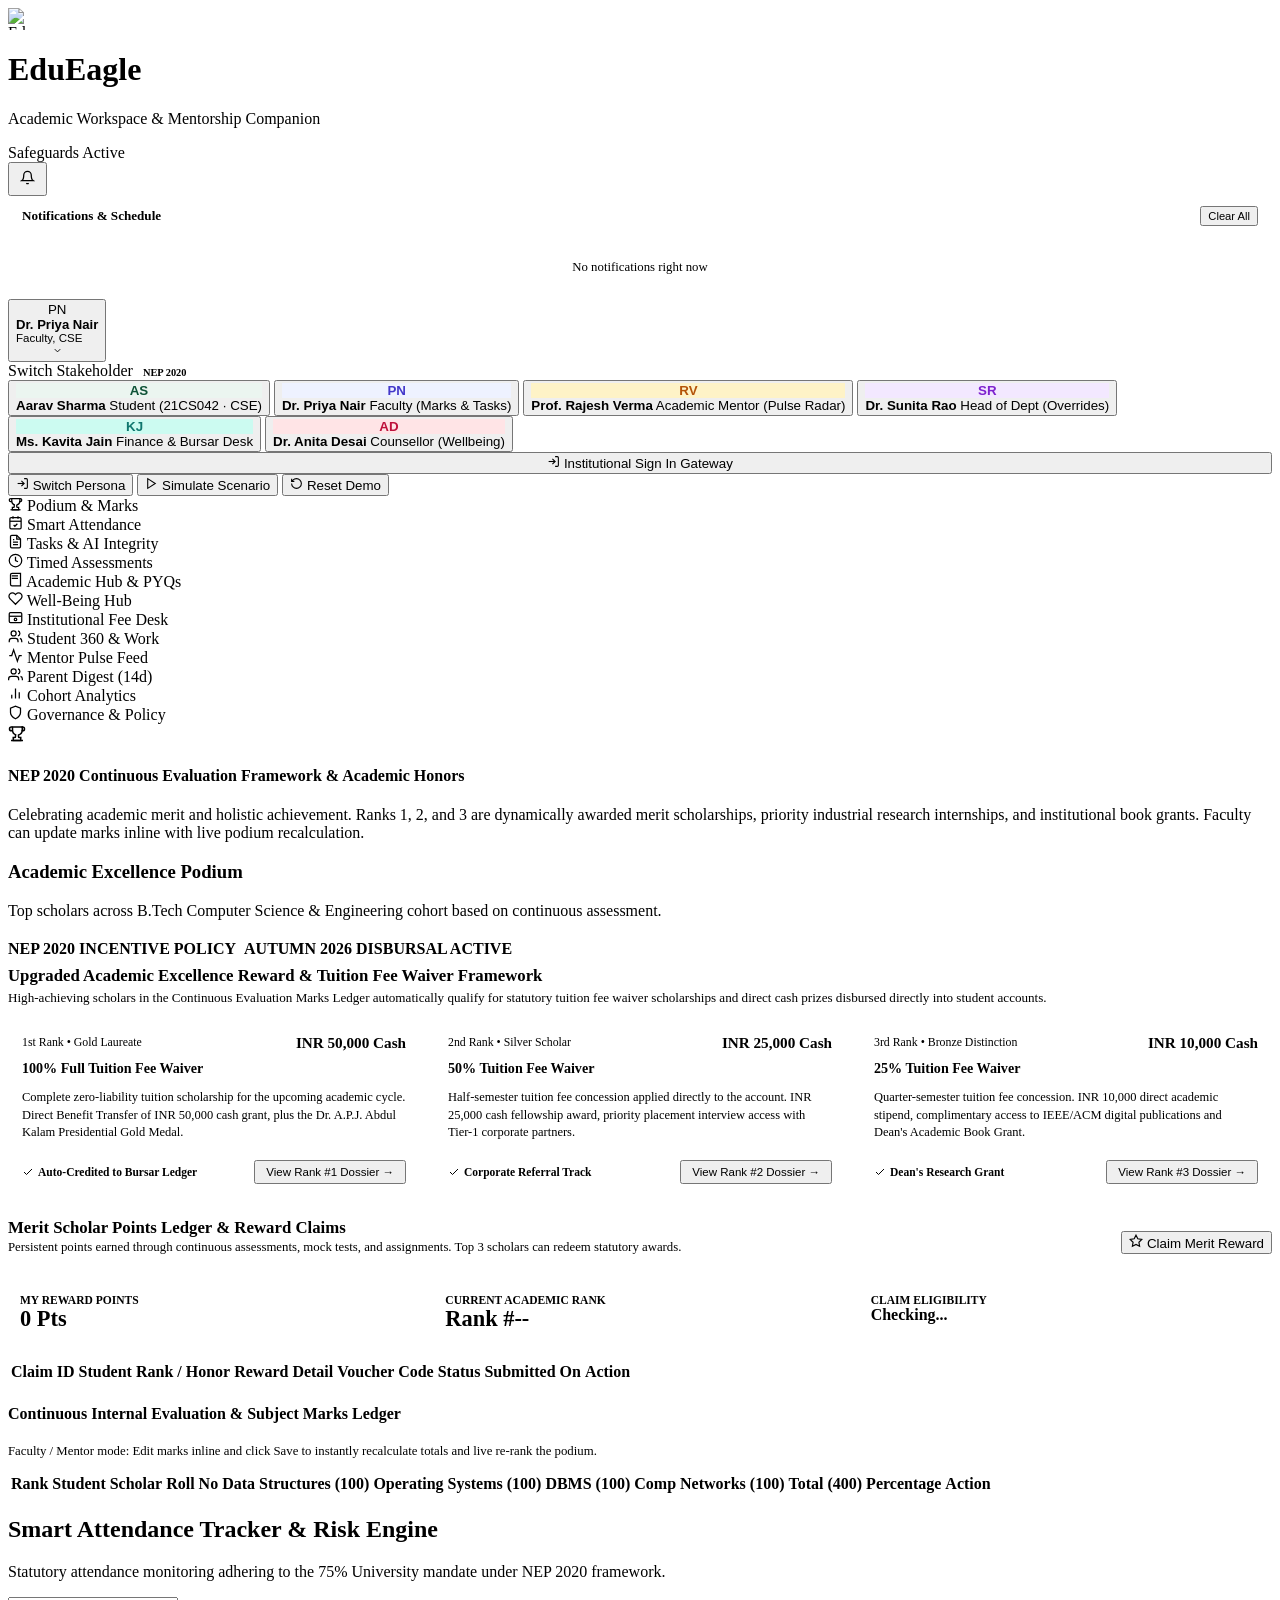
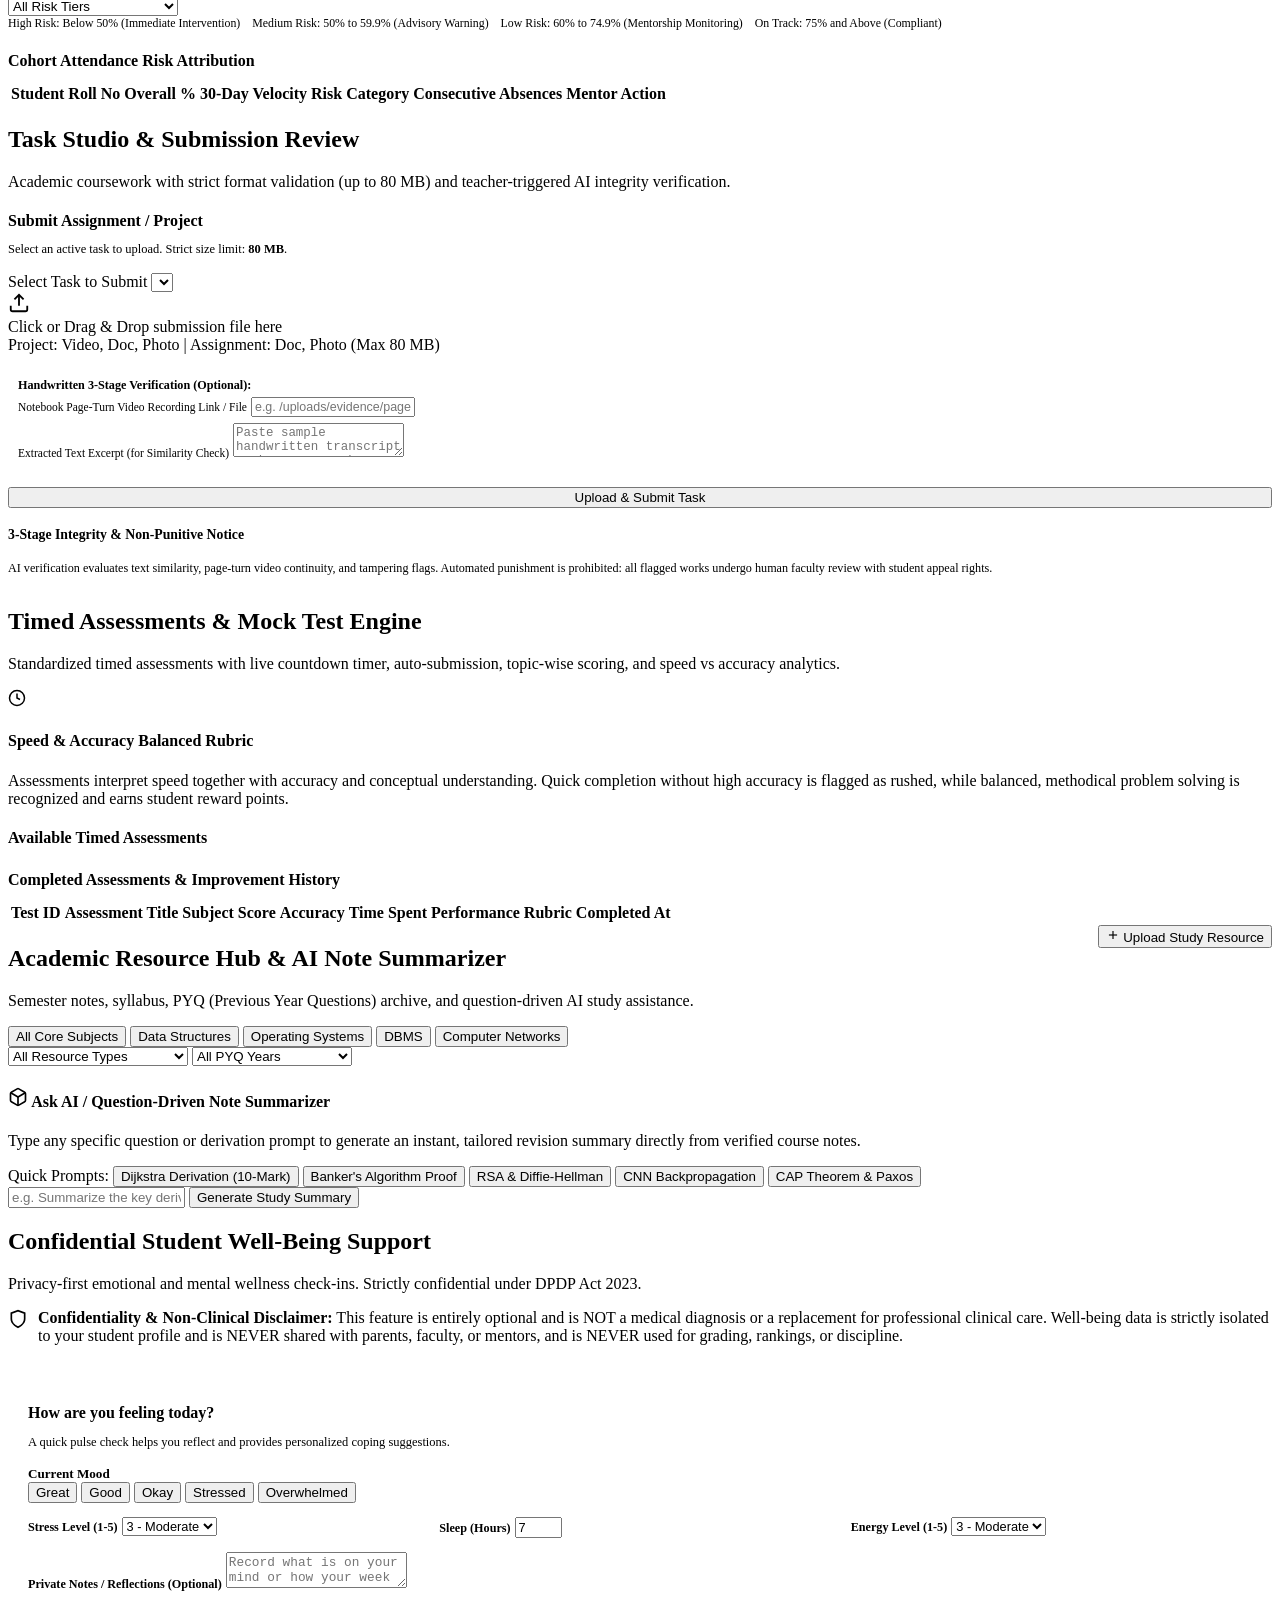
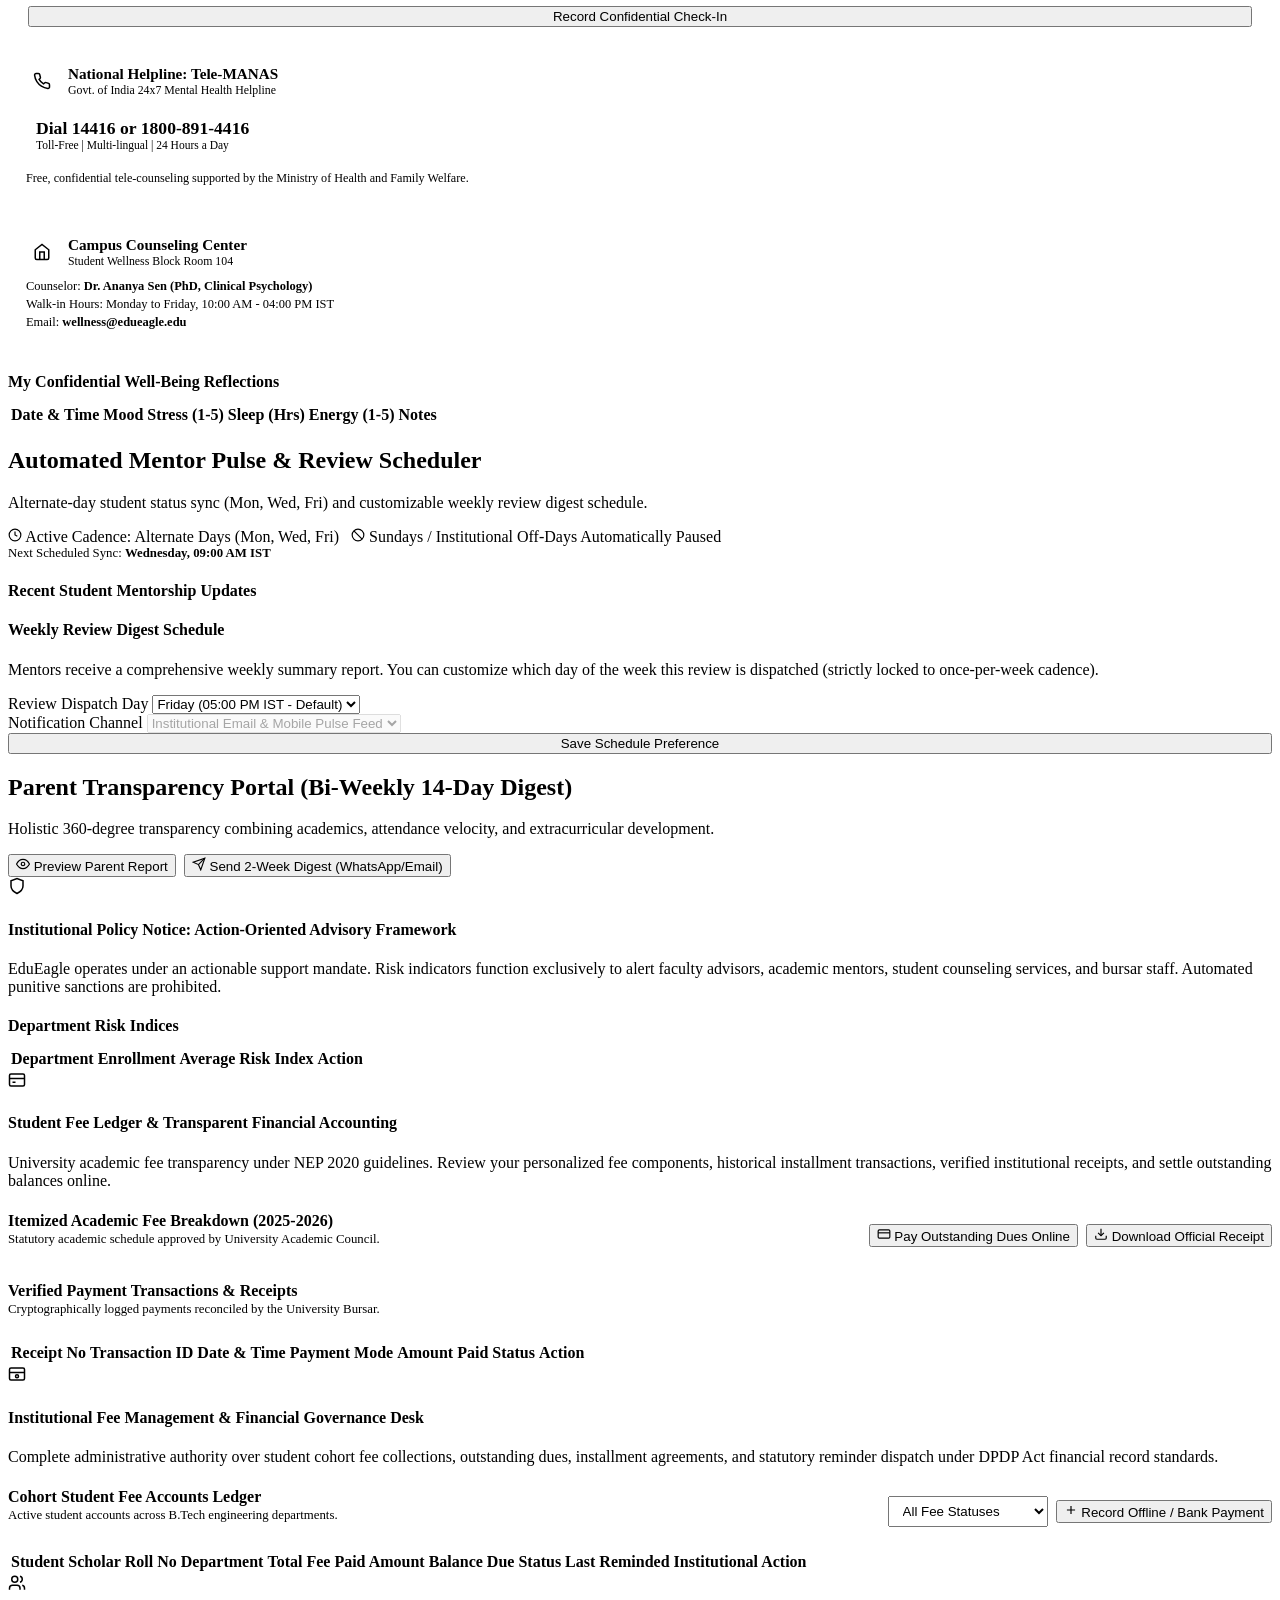
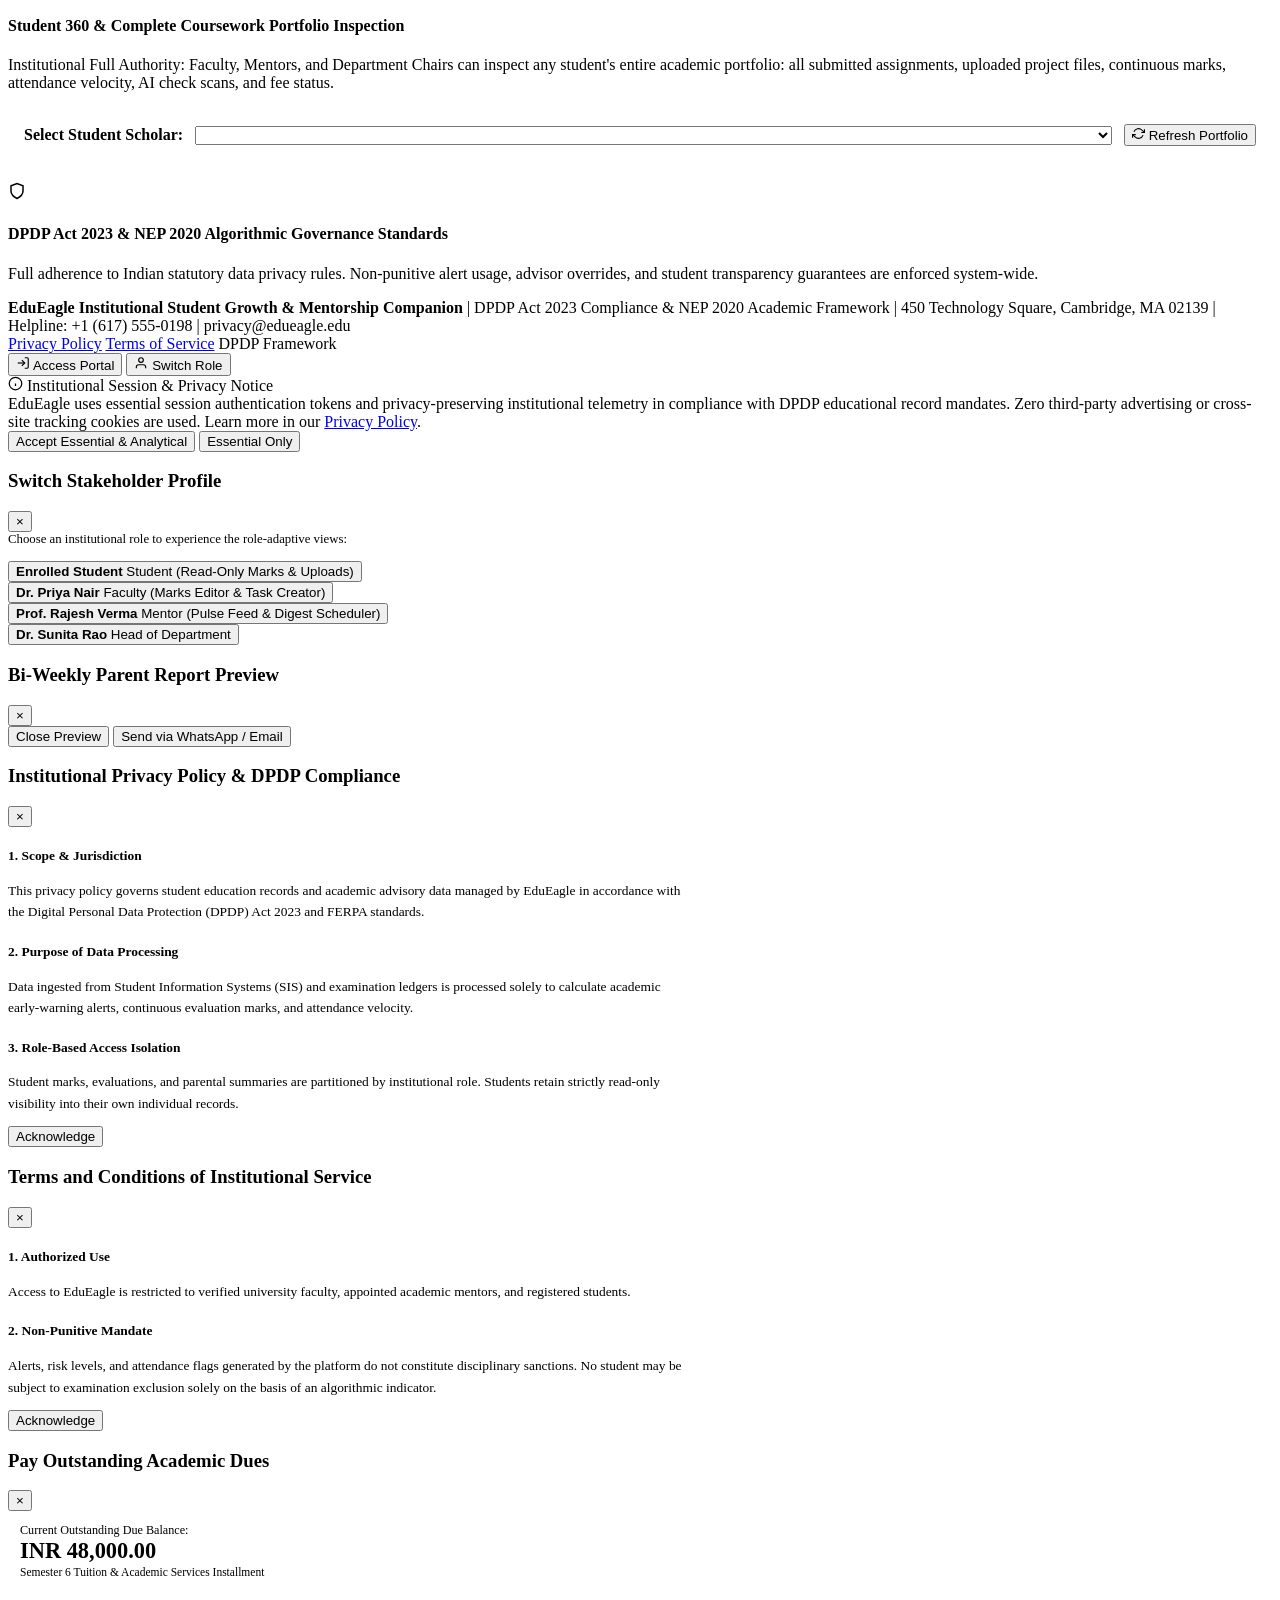
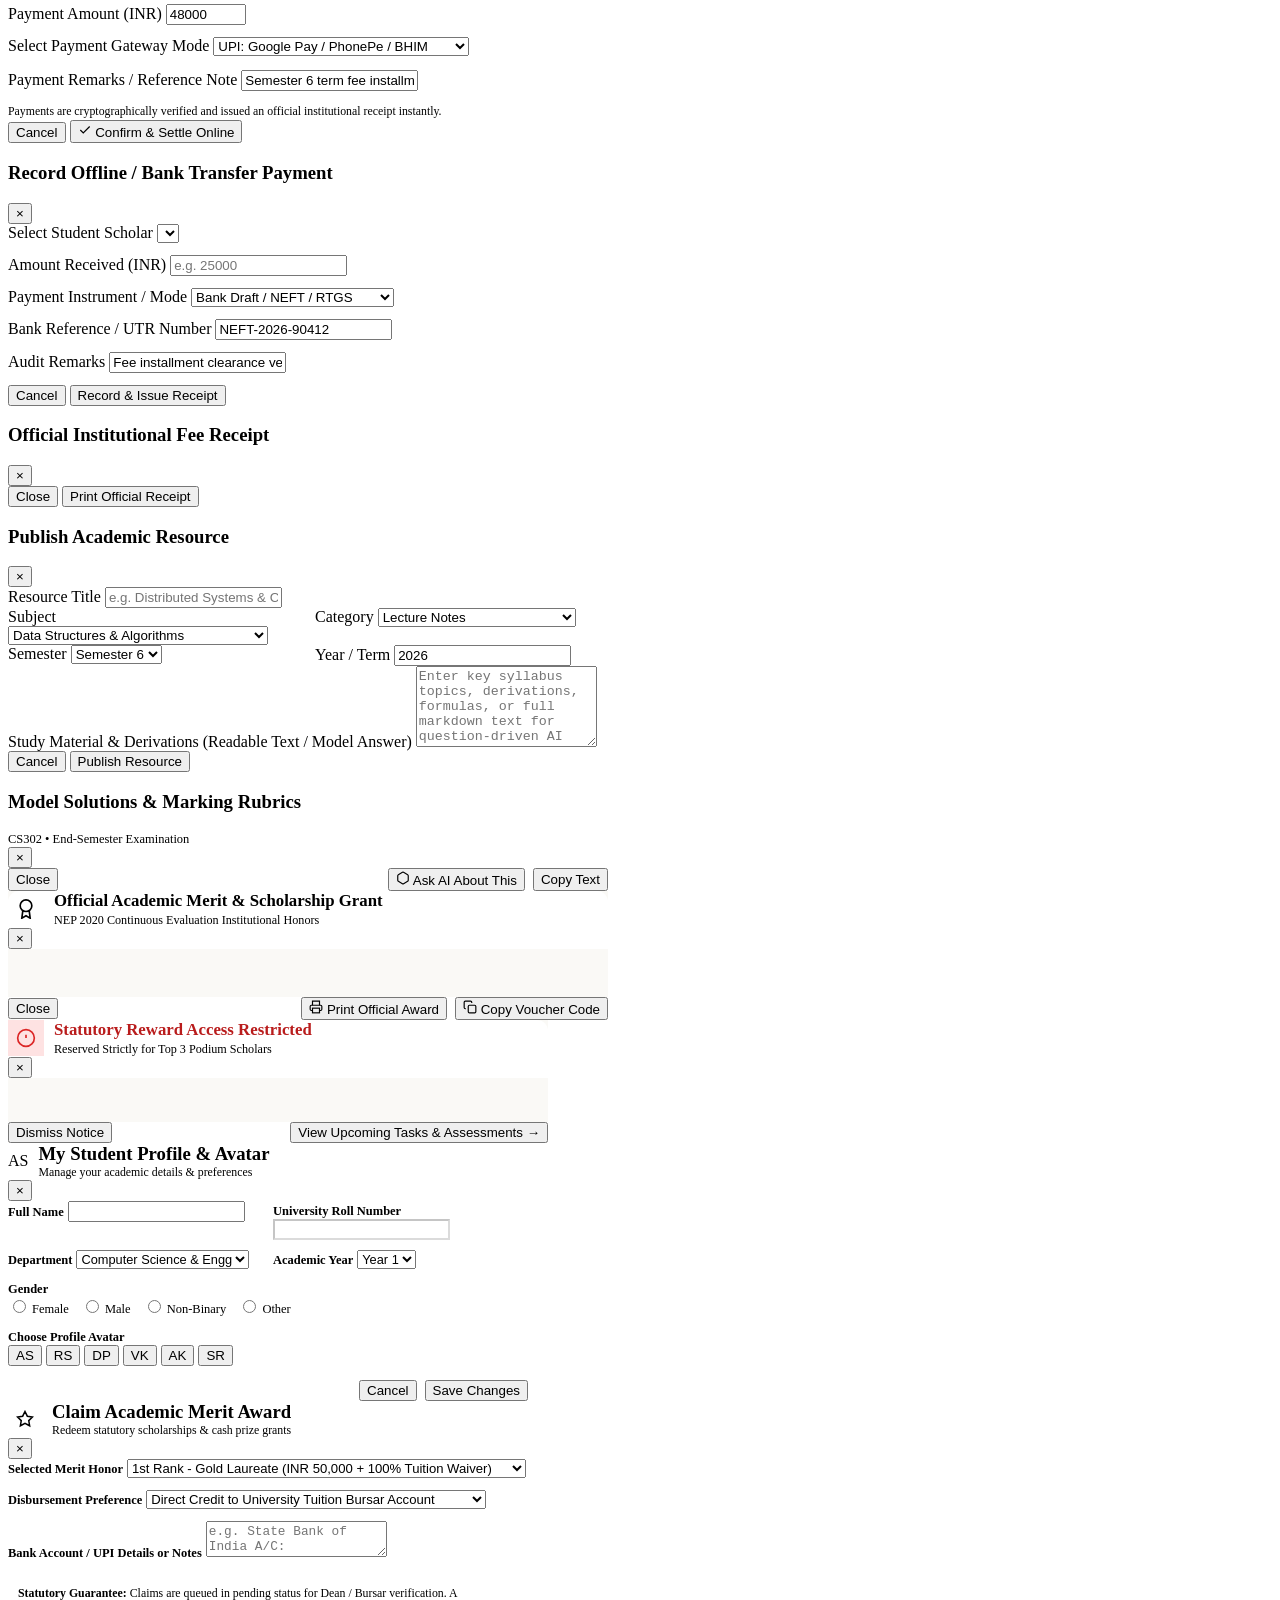
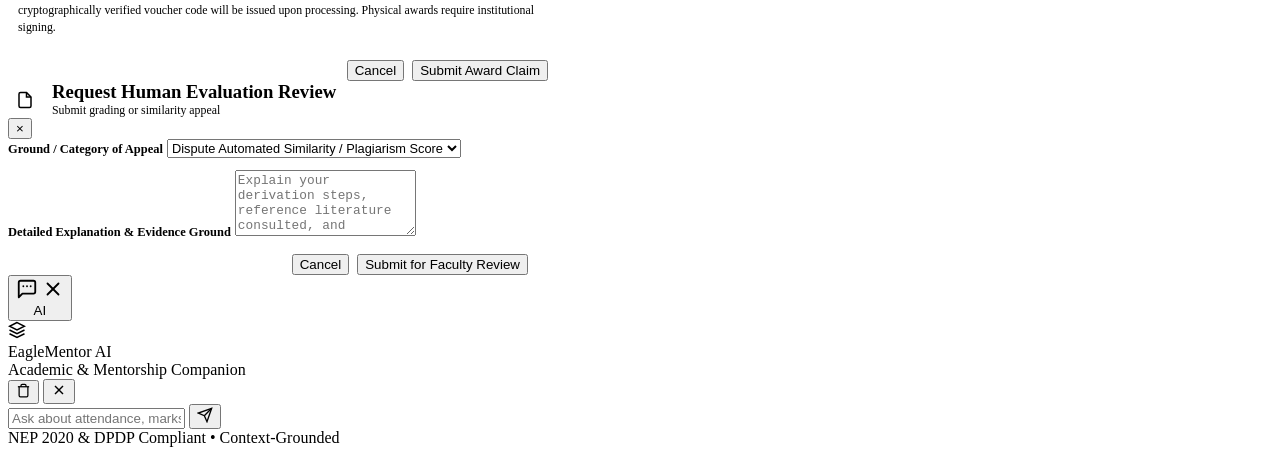
==== commit 200b0a7b: "feat(ui): display full production workspace on launch and reframe login into non-blocking gateway mo" ====
--- a/static/index.html
+++ b/static/index.html
@@ -45,8 +45,15 @@
   <!-- ======================================================= -->
   <!-- INSTITUTIONAL AUTHENTICATION & LOGIN GATEWAY            -->
   <!-- ======================================================= -->
-  <div id="login-screen" class="login-screen-wrapper">
-    <div class="login-card-container">
+  <div id="login-screen" class="login-screen-wrapper hidden" style="display: none;" onclick="if(event.target === this) hideLoginScreen();">
+    <div class="login-card-container" style="position: relative;">
+      <!-- Dismiss Modal Button -->
+      <button type="button" onclick="hideLoginScreen()" aria-label="Close Gateway"
+        style="position: absolute; top: 12px; right: 12px; z-index: 30; background: #FFFFFF; border: 1px solid var(--border-color); border-radius: var(--radius-sm); padding: 5px 12px; cursor: pointer; color: var(--text-muted); font-size: 0.76rem; font-weight: 700; display: inline-flex; align-items: center; gap: 5px; box-shadow: var(--shadow-sm); transition: all 0.15s ease;">
+        <svg width="12" height="12" viewBox="0 0 24 24" fill="none" stroke="currentColor" stroke-width="2.5"><line x1="18" y1="6" x2="6" y2="18"></line><line x1="6" y1="6" x2="18" y2="18"></line></svg>
+        <span>Close Gateway</span>
+      </button>
+
       <!-- Left Institutional Overview Side -->
       <div class="login-brand-side">
         <div>
@@ -192,7 +199,7 @@
             <svg width="14" height="14" viewBox="0 0 24 24" fill="none" stroke="currentColor" stroke-width="2">
               <polygon points="13 2 3 14 12 14 11 22 21 10 12 10 13 2" />
             </svg>
-            <span>1-Click Stakeholders</span>
+            <span>Institutional Personas</span>
           </button>
           <button type="button" class="gateway-mode-btn" id="gateway-tab-btn-creds" onclick="switchGatewayTab('creds')" role="tab" aria-selected="false">
             <svg width="14" height="14" viewBox="0 0 24 24" fill="none" stroke="currentColor" stroke-width="2">
@@ -209,11 +216,11 @@
               <line x1="20" y1="8" x2="20" y2="14" />
               <line x1="23" y1="11" x2="17" y2="11" />
             </svg>
-            <span>New Student</span>
+            <span>Enroll Student</span>
           </button>
         </div>
 
-        <!-- 1. TAB: 1-Click Fast Stakeholder Personas -->
+        <!-- 1. TAB: Fast Stakeholder Personas -->
         <div id="gateway-content-quick" class="gateway-tab-content">
           <div class="login-form-header" style="margin-bottom: 12px;">
             <div class="login-form-title">Institutional Stakeholder Gateway</div>
@@ -582,26 +589,26 @@
               </button>
             </div>
             <div class="role-switcher-footer">
-              <button type="button" class="btn btn-secondary btn-sm" style="width: 100%; justify-content: center;" onclick="logoutToLoginScreen()">
+              <button type="button" class="btn btn-secondary btn-sm" style="width: 100%; justify-content: center; gap: 6px;" onclick="closeRoleSwitcherDropdown(); showLoginScreen();">
                 <svg width="13" height="13" viewBox="0 0 24 24" fill="none" stroke="currentColor" stroke-width="2">
-                  <path d="M9 21H5a2 2 0 0 1-2-2V5a2 2 0 0 1 2-2h4" />
-                  <polyline points="16 17 21 12 16 7" />
-                  <line x1="21" y1="12" x2="9" y2="12" />
+                  <path d="M15 3h4a2 2 0 0 1 2 2v14a2 2 0 0 1-2 2h-4" />
+                  <polyline points="10 17 15 12 10 7" />
+                  <line x1="15" y1="12" x2="3" y2="12" />
                 </svg>
-                <span>Sign Out to Gateway</span>
+                <span>Institutional Sign In Gateway</span>
               </button>
             </div>
           </div>
         </div>
 
-        <!-- Sign Out Button -->
-        <button class="btn btn-secondary btn-sm" onclick="logoutToLoginScreen()" title="Sign out to login gateway">
+        <!-- Switch Persona / Gateway Button -->
+        <button class="btn btn-secondary btn-sm" onclick="showLoginScreen()" title="Switch academic persona or sign in">
           <svg width="13" height="13" viewBox="0 0 24 24" fill="none" stroke="currentColor" stroke-width="2">
-            <path d="M9 21H5a2 2 0 0 1-2-2V5a2 2 0 0 1 2-2h4" />
-            <polyline points="16 17 21 12 16 7" />
-            <line x1="21" y1="12" x2="9" y2="12" />
+            <path d="M15 3h4a2 2 0 0 1 2 2v14a2 2 0 0 1-2 2h-4" />
+            <polyline points="10 17 15 12 10 7" />
+            <line x1="15" y1="12" x2="3" y2="12" />
           </svg>
-          <span>Sign Out</span>
+          <span>Switch Persona</span>
         </button>
 
         <!-- Scenario Simulator Controller -->
